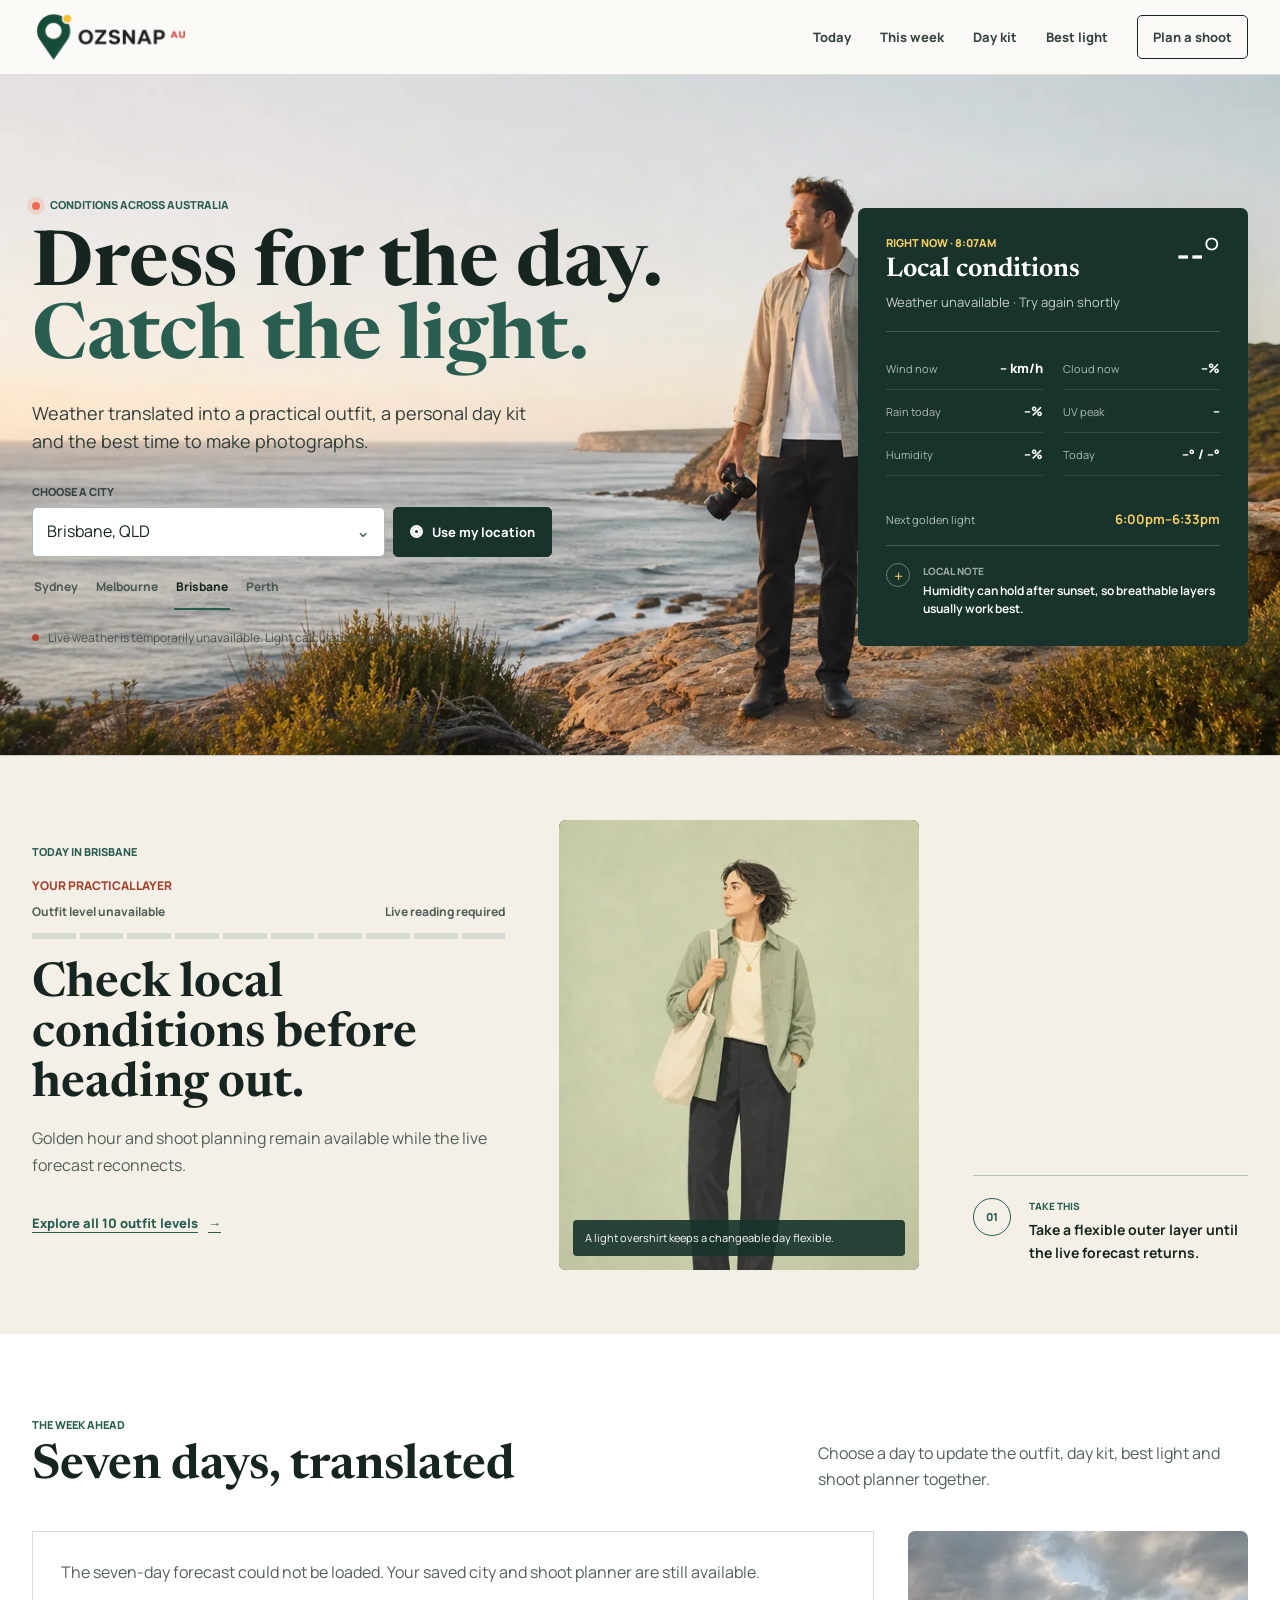
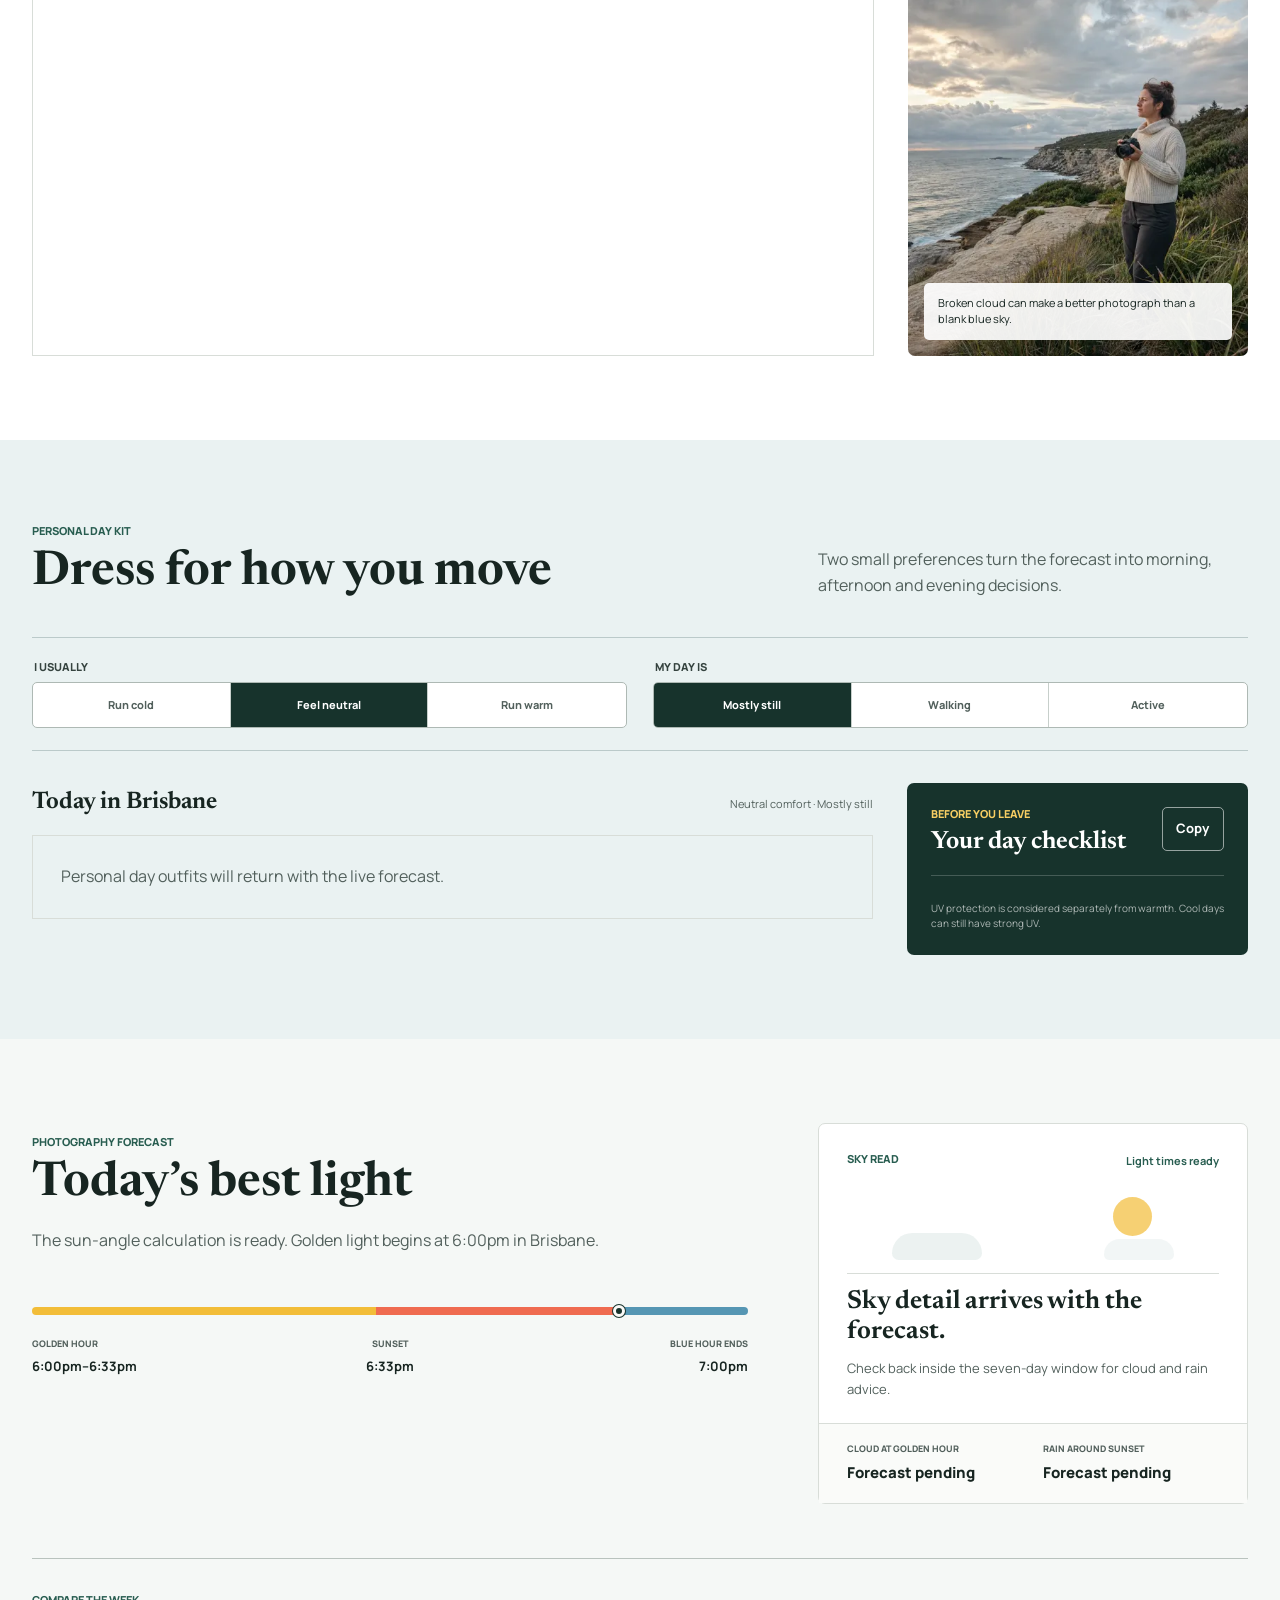
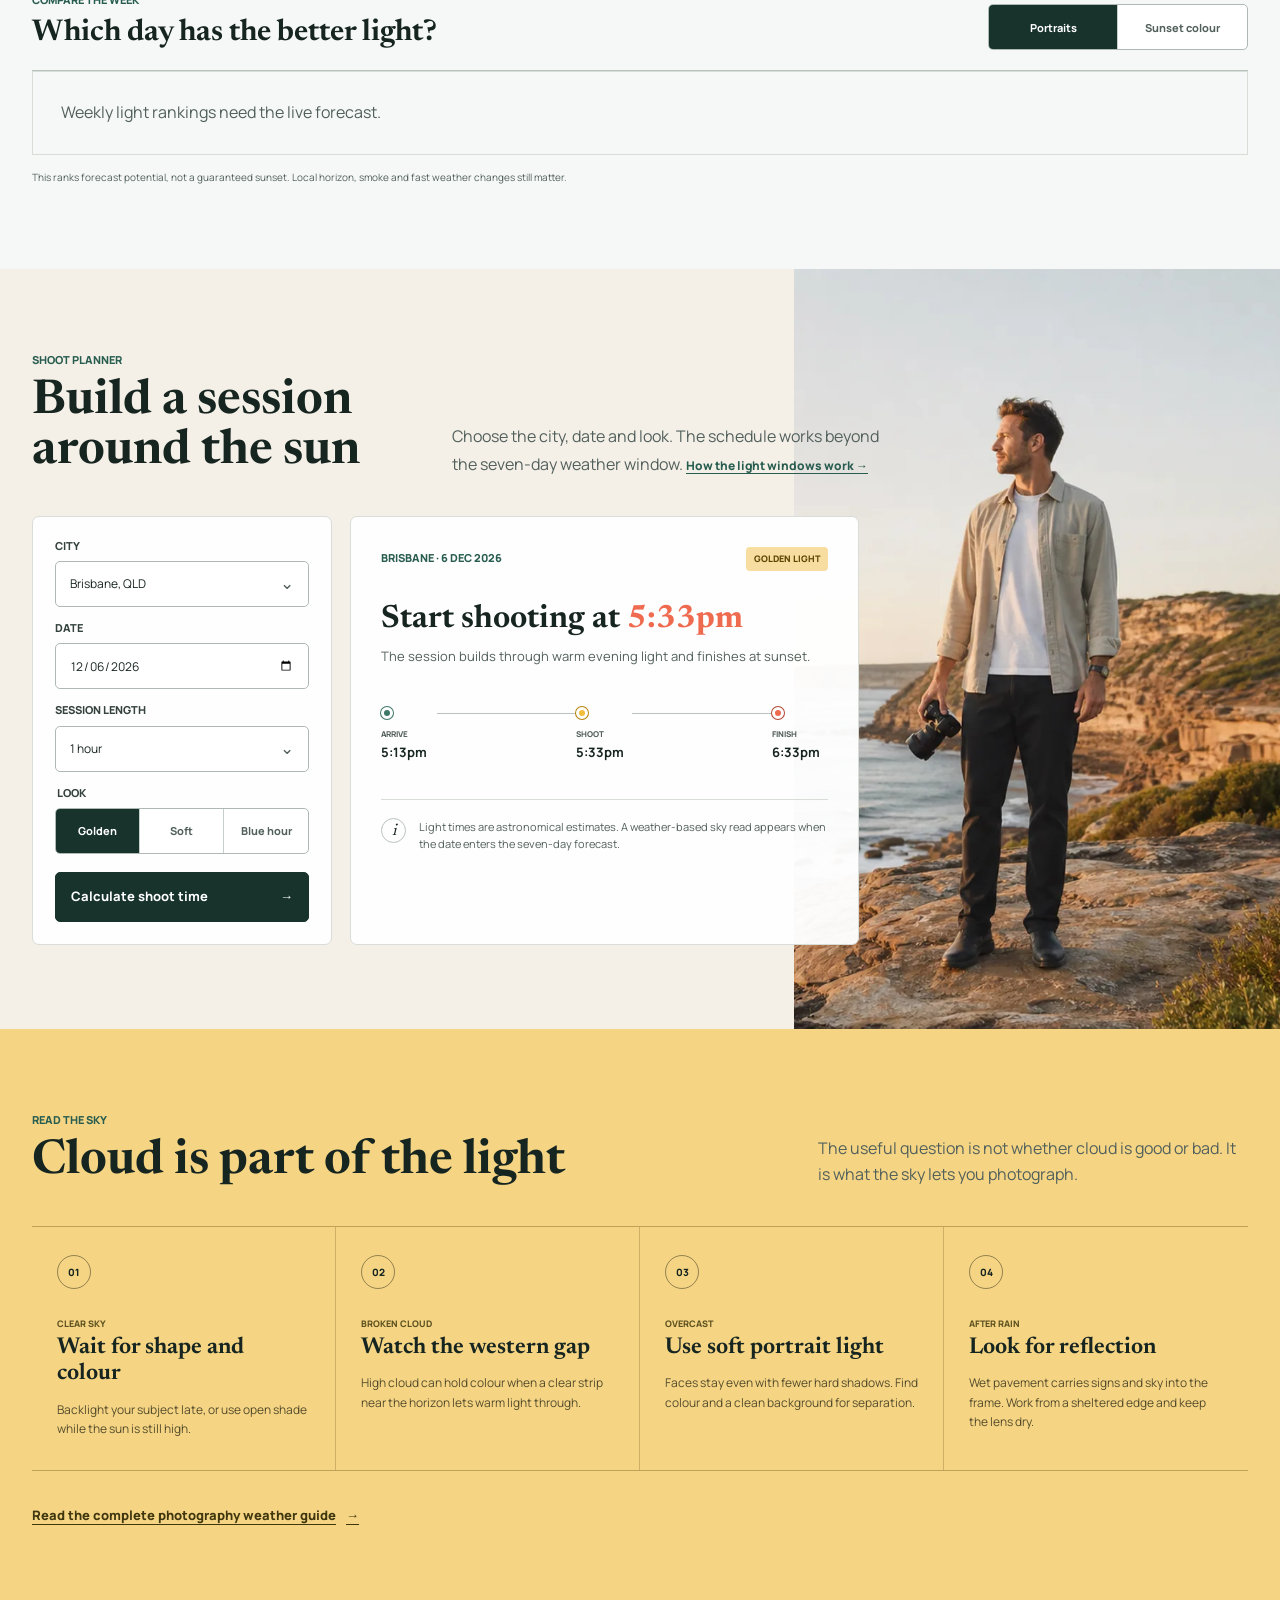
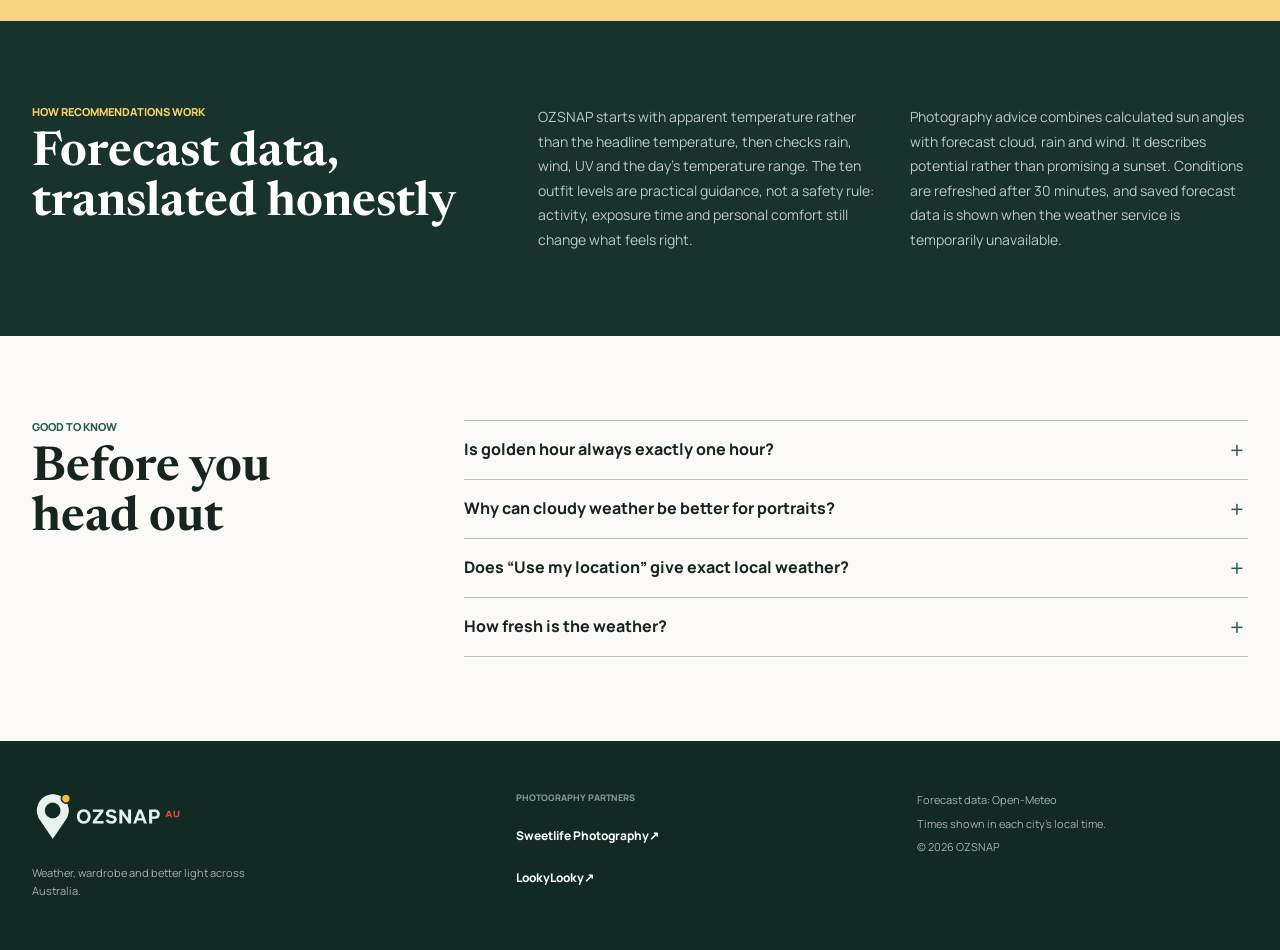
==== index.html @ 20591a7a "Redesign OZSNAP and add planning utilities" ====
<!DOCTYPE html>
<html lang="en-AU">
<head>
    <meta charset="UTF-8">
    <meta name="viewport" content="width=device-width, initial-scale=1.0">
    <meta name="description" content="Plan what to wear and when to shoot across Australia with live city weather, personalised day outfits, seven-day photo forecasts and golden hour times.">
    <meta name="robots" content="index, follow, max-image-preview:large">
    <meta name="theme-color" content="#17332c">
    <link rel="canonical" href="https://ozsnap.com/">
    <meta property="og:title" content="Australian Outfit &amp; Golden Hour Planner | OZSNAP">
    <meta property="og:description" content="Weather translated into practical outfits, day kits and honest photography-light forecasts across Australia.">
    <meta property="og:type" content="website">
    <meta property="og:url" content="https://ozsnap.com/">
    <meta property="og:site_name" content="OZSNAP">
    <meta property="og:locale" content="en_AU">
    <meta property="og:image" content="https://ozsnap.com/assets/brand/ozsnap-social-card.jpg">
    <meta property="og:image:width" content="1200">
    <meta property="og:image:height" content="630">
    <meta property="og:image:alt" content="OZSNAP Australian outfit and golden hour guide">
    <meta name="twitter:card" content="summary_large_image">
    <meta name="twitter:title" content="Australian Outfit &amp; Golden Hour Planner | OZSNAP">
    <meta name="twitter:description" content="Live outfit advice, personal day kits and cloud-aware photo planning across Australia.">
    <meta name="twitter:image" content="https://ozsnap.com/assets/brand/ozsnap-social-card.jpg">
    <meta name="twitter:image:alt" content="OZSNAP Australian outfit and golden hour guide">
    <title>Australian Outfit &amp; Golden Hour Planner | OZSNAP</title>
    <link rel="icon" href="/assets/brand/favicon-48.png" sizes="48x48" type="image/png">
    <link rel="apple-touch-icon" href="/assets/brand/ozsnap-mark-192.png">
    <link rel="preload" href="/assets/fonts/manrope-latin.woff2" as="font" type="font/woff2" crossorigin>
    <link rel="preload" href="/assets/fonts/newsreader-latin.woff2" as="font" type="font/woff2" crossorigin>
    <link rel="preload" href="/assets/photos/coastal-hero.webp" as="image" type="image/webp" imagesrcset="/assets/photos/coastal-hero-960.webp 960w, /assets/photos/coastal-hero.webp 1920w" imagesizes="100vw" fetchpriority="high">
    <link rel="stylesheet" href="/style.min.css?v=20260714-7">
    <script type="application/ld+json">
    {
      "@context": "https://schema.org",
      "@graph": [
        {
          "@type": "Organization",
          "@id": "https://ozsnap.com/#organisation",
          "name": "OZSNAP",
          "url": "https://ozsnap.com/",
          "logo": "https://ozsnap.com/assets/brand/ozsnap-logo.png"
        },
        {
          "@type": "WebSite",
          "@id": "https://ozsnap.com/#website",
          "url": "https://ozsnap.com/",
          "name": "OZSNAP",
          "alternateName": ["OzSnap", "ozsnap.com"],
          "description": "Australian outfit, weather and golden hour planning guide.",
          "publisher": { "@id": "https://ozsnap.com/#organisation" },
          "inLanguage": "en-AU"
        },
        {
          "@type": "WebPage",
          "@id": "https://ozsnap.com/#webpage",
          "url": "https://ozsnap.com/",
          "name": "Australian Outfit & Golden Hour Planner",
          "dateModified": "2026-07-14",
          "isPartOf": { "@id": "https://ozsnap.com/#website" },
          "mainEntity": { "@id": "https://ozsnap.com/#app" },
          "inLanguage": "en-AU"
        },
        {
          "@type": "WebApplication",
          "@id": "https://ozsnap.com/#app",
          "url": "https://ozsnap.com/",
          "name": "OZSNAP",
          "description": "Plan what to wear and when to shoot across Australia with live city weather, personalised day outfits, seven-day photo forecasts and golden hour times.",
          "applicationCategory": "UtilitiesApplication",
          "operatingSystem": "Any",
          "browserRequirements": "Requires JavaScript",
          "featureList": ["10-level outfit guidance", "Personalised day kit", "Seven-day photography forecast", "Golden hour calculator"],
          "provider": { "@id": "https://ozsnap.com/#organisation" },
          "inLanguage": "en-AU",
          "isAccessibleForFree": true,
          "image": "https://ozsnap.com/assets/brand/ozsnap-social-card.jpg",
          "offers": {
            "@type": "Offer",
            "price": "0",
            "priceCurrency": "AUD"
          },
          "isPartOf": { "@id": "https://ozsnap.com/#website" }
        }
      ]
    }
    </script>
</head>
<body>
    <a class="skip-link" href="#main-content">Skip to main content</a>

    <header class="site-header" id="top">
        <div class="header-inner page-shell">
            <a class="brand" href="#today" aria-label="OZSNAP home">
                <img class="brand-logo" src="/assets/brand/ozsnap-logo-320.webp" srcset="/assets/brand/ozsnap-logo-320.webp 320w, /assets/brand/ozsnap-logo.webp 480w" sizes="158px" width="480" height="160" alt="OZSNAP AU">
            </a>

            <button class="menu-toggle" id="menu-toggle" type="button" aria-label="Open navigation" aria-expanded="false" aria-controls="site-nav">
                <span></span><span></span><span></span>
            </button>

            <nav class="site-nav" id="site-nav" aria-label="Primary navigation">
                <a href="#today">Today</a>
                <a href="#forecast">This week</a>
                <a href="#day-kit">Day kit</a>
                <a href="#best-light">Best light</a>
                <a href="#shoot-planner" class="nav-action">Plan a shoot</a>
            </nav>
        </div>
    </header>

    <main id="main-content">
        <section class="weather-app" id="today" aria-labelledby="page-title">
            <div class="hero-stage">
                <picture class="hero-media" aria-hidden="true">
                    <source srcset="/assets/photos/coastal-hero-960.webp 960w, /assets/photos/coastal-hero.webp 1920w" sizes="100vw" type="image/webp">
                    <img src="/assets/photos/coastal-hero.webp" width="1920" height="1024" alt="" fetchpriority="high">
                </picture>

                <div class="hero-layout page-shell">
                    <div class="hero-copy">
                        <p class="eyebrow"><span class="live-dot" aria-hidden="true"></span> Conditions across Australia</p>
                        <h1 id="page-title">Dress for the day.<br><span>Catch the light.</span></h1>
                        <p class="intro-text">Weather translated into a practical outfit, a personal day kit and the best time to make photographs.</p>

                        <div class="city-picker" role="group" aria-labelledby="city-picker-label">
                            <label id="city-picker-label" for="city-select">Choose a city</label>
                            <div class="picker-row">
                                <div class="select-wrap">
                                    <select id="city-select" name="city"></select>
                                </div>
                                <button class="location-button" id="location-button" type="button">
                                    <span class="location-target" aria-hidden="true"></span>
                                    Use my location
                                </button>
                            </div>
                            <div class="city-quick-list" id="city-quick-list" role="group" aria-label="Popular cities"></div>
                        </div>

                        <div class="weather-status" id="weather-status" role="status" aria-live="polite" aria-busy="true">
                            <span class="status-indicator"></span>
                            <span id="status-text">Loading live conditions...</span>
                        </div>
                    </div>

                    <aside class="conditions-panel" data-nosnippet aria-labelledby="conditions-title">
                        <div class="panel-heading">
                            <div>
                                <p class="section-label">Right now · <time id="local-time">--:--</time></p>
                                <h2 id="conditions-title">Local conditions</h2>
                            </div>
                            <strong class="hero-temperature" id="current-temperature">--°</strong>
                        </div>
                        <p class="hero-condition"><span id="condition-name">Loading weather</span> · <span id="feels-like">Feels like --°</span></p>

                        <dl class="condition-grid">
                            <div><dt>Wind now</dt><dd id="wind-speed">-- km/h</dd></div>
                            <div><dt>Cloud now</dt><dd id="cloud-cover">--%</dd></div>
                            <div><dt>Rain today</dt><dd id="rain-chance">--%</dd></div>
                            <div><dt>UV peak</dt><dd id="uv-index">--</dd></div>
                            <div><dt>Humidity</dt><dd id="humidity">--%</dd></div>
                            <div><dt>Today</dt><dd id="day-range">--° / --°</dd></div>
                        </dl>

                        <div class="hero-light-glance">
                            <span>Next golden light</span>
                            <strong id="hero-golden-time">Calculating...</strong>
                        </div>

                        <div class="local-note">
                            <span aria-hidden="true">+</span>
                            <div><p>Local note</p><strong id="local-note">Conditions can shift throughout the day.</strong></div>
                        </div>
                    </aside>
                </div>
            </div>

            <div class="current-band" data-nosnippet>
                <section class="outfit-panel page-shell" aria-labelledby="outfit-title">
                    <div class="outfit-copy">
                        <p class="section-label" id="today-label">Today in Brisbane</p>
                        <div class="outfit-recommendation">
                            <p class="recommendation-label">Your practical layer</p>
                            <div class="outfit-level-row">
                                <span id="outfit-level">Outfit level -- of 10</span>
                                <span id="outfit-range">Feels like --°</span>
                            </div>
                            <div class="outfit-meter" id="outfit-meter" aria-hidden="true">
                                <span></span><span></span><span></span><span></span><span></span>
                                <span></span><span></span><span></span><span></span><span></span>
                            </div>
                            <h2 id="outfit-title">Checking the forecast...</h2>
                            <p id="outfit-detail">Your practical outfit recommendation will appear here.</p>
                        </div>
                        <a class="text-link" href="/what-to-wear-by-temperature/">Explore all 10 outfit levels <span aria-hidden="true">→</span></a>
                    </div>

                    <figure class="outfit-visual" id="outfit-visual" data-outfit="mild">
                        <img id="outfit-image" src="/assets/outfits/mild-day.webp" srcset="/assets/outfits/mild-day-400.webp 400w, /assets/outfits/mild-day.webp 800w" sizes="(max-width: 700px) 78vw, 340px" width="800" height="1200" alt="Illustrated mild-weather outfit with a light overshirt and trousers" decoding="async">
                        <figcaption id="outfit-caption">A light layer keeps the day flexible.</figcaption>
                    </figure>

                    <div class="essential-tip">
                        <span class="tip-number" aria-hidden="true">01</span>
                        <div><p>Take this</p><strong id="essential-tip">Checking today's most useful detail...</strong></div>
                    </div>
                </section>
            </div>
        </section>

        <section class="forecast-section" id="forecast" aria-labelledby="forecast-title">
            <div class="page-shell">
                <div class="section-heading-row">
                    <div>
                        <p class="section-label">The week ahead</p>
                        <h2 id="forecast-title">Seven days, translated</h2>
                    </div>
                    <p>Choose a day to update the outfit, day kit, best light and shoot planner together.</p>
                </div>

                <div class="forecast-editorial">
                    <div class="forecast-grid" id="forecast-grid" data-nosnippet aria-live="polite"></div>
                    <figure class="forecast-photo">
                        <img src="/assets/photos/cloud-photographer.webp" srcset="/assets/photos/cloud-photographer-480.webp 480w, /assets/photos/cloud-photographer-600.webp 600w, /assets/photos/cloud-photographer.webp 960w" sizes="(max-width: 700px) calc(100vw - 32px), (max-width: 900px) calc(100vw - 48px), 340px" width="960" height="1200" alt="Photographer reading broken cloud above an Australian coastline" loading="lazy" decoding="async">
                        <figcaption>Broken cloud can make a better photograph than a blank blue sky.</figcaption>
                    </figure>
                </div>
            </div>
        </section>

        <section class="day-kit-section" id="day-kit" aria-labelledby="day-kit-title">
            <div class="page-shell">
                <div class="section-heading-row">
                    <div>
                        <p class="section-label">Personal day kit</p>
                        <h2 id="day-kit-title">Dress for how you move</h2>
                    </div>
                    <p>Two small preferences turn the forecast into morning, afternoon and evening decisions.</p>
                </div>

                <div class="preference-bar" data-nosnippet>
                    <fieldset>
                        <legend>I usually</legend>
                        <div class="segmented-control comfort-control">
                            <input type="radio" name="comfort" id="comfort-cold" value="cold">
                            <label for="comfort-cold">Run cold</label>
                            <input type="radio" name="comfort" id="comfort-neutral" value="neutral" checked>
                            <label for="comfort-neutral">Feel neutral</label>
                            <input type="radio" name="comfort" id="comfort-warm" value="warm">
                            <label for="comfort-warm">Run warm</label>
                        </div>
                    </fieldset>
                    <fieldset>
                        <legend>My day is</legend>
                        <div class="segmented-control activity-control">
                            <input type="radio" name="activity" id="activity-still" value="still" checked>
                            <label for="activity-still">Mostly still</label>
                            <input type="radio" name="activity" id="activity-walking" value="walking">
                            <label for="activity-walking">Walking</label>
                            <input type="radio" name="activity" id="activity-active" value="active">
                            <label for="activity-active">Active</label>
                        </div>
                    </fieldset>
                </div>

                <div class="day-kit-layout" data-nosnippet>
                    <div class="daypart-wrap">
                        <div class="daypart-heading">
                            <p id="day-kit-date">Today in Brisbane</p>
                            <span id="day-kit-context">Neutral comfort · Mostly still</span>
                        </div>
                        <div class="daypart-grid" id="daypart-grid" aria-live="polite"></div>
                    </div>

                    <aside class="packing-list" aria-labelledby="packing-title">
                        <div class="packing-heading">
                            <div>
                                <p class="section-label">Before you leave</p>
                                <h3 id="packing-title">Your day checklist</h3>
                            </div>
                            <button class="copy-kit-button" id="copy-kit-button" type="button" aria-label="Copy day checklist">Copy</button>
                        </div>
                        <ul id="packing-items"></ul>
                        <p class="packing-note">UV protection is considered separately from warmth. Cool days can still have strong UV.</p>
                    </aside>
                </div>
            </div>
        </section>

        <section class="light-section" id="best-light" aria-labelledby="light-title">
            <div class="page-shell">
                <div class="light-layout" data-nosnippet>
                    <div class="light-overview">
                        <p class="section-label">Photography forecast</p>
                        <h2 id="light-title">Today’s best light</h2>
                        <p class="light-intro" id="light-intro">We are reading the sky for your selected city.</p>

                        <div class="light-timeline" role="img" aria-label="Evening photography light timeline">
                            <div class="timeline-track" aria-hidden="true">
                                <span class="timeline-daylight"></span>
                                <span class="timeline-golden"></span>
                                <span class="timeline-blue"></span>
                                <span class="timeline-sunset"></span>
                            </div>
                            <div class="timeline-labels">
                                <div><span>Golden hour</span><strong id="golden-hour-time">--</strong></div>
                                <div><span>Sunset</span><strong id="sunset-time">--</strong></div>
                                <div><span>Blue hour ends</span><strong id="blue-hour-time">--</strong></div>
                            </div>
                        </div>
                    </div>

                    <aside class="photo-condition" id="photo-condition" aria-labelledby="photo-advice-title">
                        <div class="photo-condition-topline">
                            <p class="section-label">Sky read</p>
                            <strong id="photo-score-label">Loading</strong>
                        </div>
                        <div class="sky-diagram" aria-hidden="true"><span></span><i></i><b></b></div>
                        <h3 id="photo-advice-title">Reading the cloud cover...</h3>
                        <p id="photo-advice-copy">Your city-specific photography advice will appear here.</p>
                        <dl class="photo-facts">
                            <div><dt>Cloud at golden hour</dt><dd id="golden-cloud">--%</dd></div>
                            <div><dt>Rain around sunset</dt><dd id="sunset-rain">--%</dd></div>
                        </dl>
                    </aside>
                </div>

                <div class="best-days-tool" data-nosnippet>
                    <div class="best-days-heading">
                        <div>
                            <p class="section-label">Compare the week</p>
                            <h3>Which day has the better light?</h3>
                        </div>
                        <fieldset>
                            <legend class="visually-hidden">Photography goal</legend>
                            <div class="segmented-control goal-control">
                                <input type="radio" name="photo-goal" id="goal-portraits" value="portraits" checked>
                                <label for="goal-portraits">Portraits</label>
                                <input type="radio" name="photo-goal" id="goal-sunset" value="sunset">
                                <label for="goal-sunset">Sunset colour</label>
                            </div>
                        </fieldset>
                    </div>
                    <div class="best-days-list" id="best-days-list" aria-live="polite"></div>
                    <p class="forecast-caveat">This ranks forecast potential, not a guaranteed sunset. Local horizon, smoke and fast weather changes still matter.</p>
                </div>
            </div>
        </section>

        <section class="planner-section" id="shoot-planner" aria-labelledby="planner-title">
            <div class="planner-photo" aria-hidden="true"></div>
            <div class="page-shell planner-shell">
                <div class="section-heading-row planner-heading">
                    <div>
                        <p class="section-label">Shoot planner</p>
                        <h2 id="planner-title">Build a session around the sun</h2>
                    </div>
                    <p>Choose the city, date and look. The schedule works beyond the seven-day weather window. <a href="/golden-hour-calculator/">How the light windows work →</a></p>
                </div>

                <div class="planner-layout" data-nosnippet>
                    <form class="planner-form" id="planner-form">
                        <div class="form-row">
                            <label for="planner-city">City</label>
                            <div class="select-wrap"><select id="planner-city" name="planner-city"></select></div>
                        </div>
                        <div class="form-row">
                            <label for="planner-date">Date</label>
                            <input id="planner-date" name="planner-date" type="date" required>
                        </div>
                        <div class="form-row">
                            <label for="planner-duration">Session length</label>
                            <div class="select-wrap">
                                <select id="planner-duration" name="planner-duration">
                                    <option value="30">30 minutes</option>
                                    <option value="60" selected>1 hour</option>
                                    <option value="90">1.5 hours</option>
                                    <option value="120">2 hours</option>
                                </select>
                            </div>
                        </div>
                        <fieldset class="form-row light-preference">
                            <legend>Look</legend>
                            <div class="segmented-control">
                                <input type="radio" name="light-look" id="look-golden" value="golden" checked>
                                <label for="look-golden">Golden</label>
                                <input type="radio" name="light-look" id="look-soft" value="soft">
                                <label for="look-soft">Soft</label>
                                <input type="radio" name="light-look" id="look-blue" value="blue">
                                <label for="look-blue">Blue hour</label>
                            </div>
                        </fieldset>
                        <button class="calculate-button" type="submit">Calculate shoot time <span aria-hidden="true">→</span></button>
                    </form>

                    <section class="planner-result" id="planner-result" aria-live="polite" aria-labelledby="result-title">
                        <div class="result-topline">
                            <p class="section-label" id="result-location">Brisbane · Today</p>
                            <span id="result-light-type">Golden light</span>
                        </div>
                        <h3 id="result-title">Start shooting at <strong id="recommended-start">--:--</strong></h3>
                        <p id="result-summary">Your recommended schedule will appear here.</p>
                        <div class="schedule-line" role="group" aria-label="Recommended shoot schedule">
                            <div><span class="schedule-dot arrive"></span><small>Arrive</small><strong id="arrival-time">--:--</strong></div>
                            <span class="schedule-connector"></span>
                            <div><span class="schedule-dot shoot"></span><small>Shoot</small><strong id="shoot-time">--:--</strong></div>
                            <span class="schedule-connector"></span>
                            <div><span class="schedule-dot finish"></span><small>Finish</small><strong id="finish-time">--:--</strong></div>
                        </div>
                        <div class="result-note" id="result-note"><span aria-hidden="true">i</span><p>Light times are astronomical estimates. Hills, buildings and weather can shorten the visible light.</p></div>
                    </section>
                </div>
            </div>
        </section>

        <section class="field-guide-section" aria-labelledby="field-guide-title">
            <div class="page-shell">
                <div class="section-heading-row">
                    <div><p class="section-label">Read the sky</p><h2 id="field-guide-title">Cloud is part of the light</h2></div>
                    <p>The useful question is not whether cloud is good or bad. It is what the sky lets you photograph.</p>
                </div>
                <div class="field-guide-grid">
                    <article class="field-card clear-card"><span class="field-icon" aria-hidden="true">01</span><p>Clear sky</p><h3>Wait for shape and colour</h3><p>Backlight your subject late, or use open shade while the sun is still high.</p></article>
                    <article class="field-card broken-card"><span class="field-icon" aria-hidden="true">02</span><p>Broken cloud</p><h3>Watch the western gap</h3><p>High cloud can hold colour when a clear strip near the horizon lets warm light through.</p></article>
                    <article class="field-card overcast-card"><span class="field-icon" aria-hidden="true">03</span><p>Overcast</p><h3>Use soft portrait light</h3><p>Faces stay even with fewer hard shadows. Find colour and a clean background for separation.</p></article>
                    <article class="field-card rain-card"><span class="field-icon" aria-hidden="true">04</span><p>After rain</p><h3>Look for reflection</h3><p>Wet pavement carries signs and sky into the frame. Work from a sheltered edge and keep the lens dry.</p></article>
                </div>
                <a class="text-link field-guide-link" href="/photography-weather-guide/">Read the complete photography weather guide <span aria-hidden="true">→</span></a>
            </div>
        </section>

        <section class="method-section" aria-labelledby="method-title">
            <div class="page-shell method-layout">
                <div>
                    <p class="section-label">How recommendations work</p>
                    <h2 id="method-title">Forecast data, translated honestly</h2>
                </div>
                <div class="method-copy">
                    <p>OZSNAP starts with apparent temperature rather than the headline temperature, then checks rain, wind, UV and the day’s temperature range. The ten outfit levels are practical guidance, not a safety rule: activity, exposure time and personal comfort still change what feels right.</p>
                    <p>Photography advice combines calculated sun angles with forecast cloud, rain and wind. It describes potential rather than promising a sunset. Conditions are refreshed after 30 minutes, and saved forecast data is shown when the weather service is temporarily unavailable.</p>
                </div>
            </div>
        </section>

        <section class="questions-section page-shell" aria-labelledby="questions-title">
            <div class="questions-intro"><p class="section-label">Good to know</p><h2 id="questions-title">Before you head out</h2></div>
            <div class="question-list">
                <details><summary>Is golden hour always exactly one hour?</summary><p>No. Its length changes with latitude and season. OZSNAP calculates the evening window from the sun’s angle for the selected city and date.</p></details>
                <details><summary>Why can cloudy weather be better for portraits?</summary><p>Cloud scatters direct sunlight, reducing hard shadows under the eyes and nose. Heavy cloud can soften colour, so stronger clothing or background colour often helps.</p></details>
                <details><summary>Does “Use my location” give exact local weather?</summary><p>It selects the nearest OZSNAP city forecast. It does not replace official local observations, warnings or emergency advice.</p></details>
                <details><summary>How fresh is the weather?</summary><p>Forecast conditions are checked when the page opens and refreshed after 30 minutes. A recent saved forecast is used if the weather service is temporarily unavailable.</p></details>
            </div>
        </section>
    </main>

    <footer class="site-footer">
        <div class="footer-inner page-shell">
            <div class="footer-brand">
                <a class="brand footer-logo" href="#top" aria-label="Back to top"><img class="brand-logo" src="/assets/brand/ozsnap-logo-light.webp" width="480" height="160" alt="OZSNAP AU"></a>
                <p>Weather, wardrobe and better light across Australia.</p>
            </div>
            <div class="footer-links">
                <p>Photography partners</p>
                <a href="https://sweetlifephotography.com.au/" target="_blank" rel="noopener noreferrer">Sweetlife Photography <span aria-hidden="true">↗</span></a>
                <a href="https://www.lookylooky.com.au/" target="_blank" rel="noopener noreferrer">LookyLooky <span aria-hidden="true">↗</span></a>
            </div>
            <div class="footer-meta">
                <p>Forecast data: Open-Meteo</p>
                <p>Times shown in each city’s local time.</p>
                <p>&copy; <span id="copyright-year"></span> OZSNAP</p>
            </div>
        </div>
    </footer>

    <div class="toast" id="toast" role="status" aria-live="polite"></div>
    <script src="/script.min.js?v=20260714-7" defer></script>
</body>
</html>
---- style.min.css ----
@font-face{font-family:Manrope;src:url(/assets/fonts/manrope-latin.woff2) format("woff2");font-display:swap;font-style:normal;font-weight:400 800}@font-face{font-family:Newsreader;src:url(/assets/fonts/newsreader-latin.woff2) format("woff2");font-display:swap;font-style:normal;font-weight:400 700}:root{--ink: #172521;--ink-soft: #52605c;--forest: #17332c;--forest-2: #285d50;--forest-3: #3e7868;--sun: #f2bd38;--coral: #ef6b50;--coral-text: #a6422e;--sky: #eaf2f2;--paper: #fbfaf7;--warm: #f4f0e8;--line: #d8ddd8;--line-dark: #b9c3be;--white: #ffffff;--shadow: 0 20px 54px rgba(29, 45, 39, .12);--page: 1380px;--ease: cubic-bezier(.22, 1, .36, 1)}*,*:before,*:after{box-sizing:border-box}html{scroll-behavior:smooth;scroll-padding-top:86px;overflow-x:hidden}body{margin:0;color:var(--ink);background:var(--paper);font-family:Manrope,sans-serif;font-size:16px;line-height:1.6;letter-spacing:0;-webkit-font-smoothing:antialiased;overflow-x:hidden}body.nav-open{overflow:hidden}button,select,input{font:inherit;letter-spacing:0}button,select,input[type=date],summary,a{-webkit-tap-highlight-color:transparent}button,summary,select,input[type=date]{cursor:pointer}img{display:block;max-width:100%}h1,h2,h3,p,figure,dl,dd,fieldset{margin:0}h1,h2,h3{font-family:Newsreader,serif;font-weight:650;letter-spacing:0}h2{font-size:48px;line-height:1.04}h3{font-size:28px;line-height:1.15}a{color:inherit}:focus-visible{outline:3px solid var(--coral);outline-offset:3px}.page-shell{width:min(calc(100% - 64px),var(--page));margin-inline:auto}.visually-hidden{position:absolute!important;width:1px!important;height:1px!important;padding:0!important;margin:-1px!important;overflow:hidden!important;clip:rect(0,0,0,0)!important;white-space:nowrap!important;border:0!important}.skip-link{position:fixed;top:12px;left:12px;z-index:1000;padding:10px 14px;color:var(--white);background:var(--forest);transform:translateY(-150%)}.skip-link:focus{transform:translateY(0)}.site-header{position:sticky;top:0;z-index:100;min-height:74px;border-bottom:1px solid rgba(23,37,33,.12);background:#fbfaf7f5;backdrop-filter:blur(10px)}.header-inner{min-height:74px;display:flex;align-items:center;justify-content:space-between;gap:32px}.brand{display:inline-flex;align-items:center;min-height:44px;text-decoration:none}.brand-logo{width:158px;height:auto}.site-nav{display:flex;align-items:center;gap:29px}.site-nav a{position:relative;min-height:44px;display:inline-flex;align-items:center;color:#35433f;font-size:13px;font-weight:750;text-decoration:none}.site-nav a:not(.nav-action):after{content:"";position:absolute;right:0;bottom:7px;left:0;height:2px;background:var(--coral);transform:scaleX(0);transform-origin:left;transition:transform .18s var(--ease)}.site-nav a:hover:after,.site-nav a:focus-visible:after{transform:scaleX(1)}.site-nav .nav-action{padding:0 15px;border:1px solid var(--ink);border-radius:5px;transition:color .18s ease,background-color .18s ease}.site-nav .nav-action:hover{color:var(--white);background:var(--forest)}.menu-toggle{display:none;width:44px;height:44px;padding:0;border:0;background:transparent}.menu-toggle span{display:block;width:21px;height:2px;margin:5px auto;background:var(--ink);transition:transform .18s ease,opacity .18s ease}.hero-stage{position:relative;min-height:680px;overflow:hidden;border-bottom:1px solid rgba(23,37,33,.14);background:#e8e7e1}.hero-media{position:absolute;inset:0}.hero-media img{width:100%;height:100%;object-fit:cover;object-position:center 49%}.hero-layout{position:relative;z-index:1;min-height:680px;display:grid;grid-template-columns:minmax(0,1fr) 390px;align-items:center;gap:48px;padding-block:66px 42px}.hero-copy{align-self:center;max-width:700px}.eyebrow,.section-label{color:var(--forest-2);font-size:11px;font-weight:800;line-height:1.35;text-transform:uppercase}.eyebrow{display:flex;align-items:center;gap:10px;margin-bottom:18px}.live-dot{width:8px;height:8px;border-radius:50%;background:var(--coral);box-shadow:0 0 0 5px #ef6b5026}.hero-copy h1{max-width:660px;margin-bottom:23px;font-size:76px;line-height:.96;text-wrap:balance}.hero-copy h1 span{color:var(--forest-2)}.intro-text{max-width:520px;color:#2f3d39;font-size:18px;line-height:1.55}.city-picker{max-width:520px;margin-top:29px}.city-picker>label,.form-row>label,.light-preference legend,.preference-bar legend{display:block;margin-bottom:8px;color:#35433f;font-size:11px;font-weight:800;line-height:1.3;text-transform:uppercase}.picker-row{display:grid;grid-template-columns:minmax(0,1fr) auto;gap:8px}.select-wrap{position:relative}.select-wrap:after{content:"\2304";position:absolute;right:15px;top:50%;color:var(--ink-soft);font-size:17px;line-height:1;pointer-events:none;transform:translateY(-58%)}select,input[type=date]{width:100%;min-height:50px;padding:0 44px 0 14px;border:1px solid #aeb9b4;border-radius:5px;color:var(--ink);background:var(--white);appearance:none}input[type=date]{padding-right:14px;appearance:auto}.location-button,.calculate-button,.copy-kit-button{min-height:50px;border:1px solid var(--forest);border-radius:5px;font-size:13px;font-weight:750;transition:color .18s ease,background-color .18s ease,transform .18s var(--ease)}.location-button{display:inline-flex;align-items:center;gap:9px;padding:0 16px;color:var(--white);background:var(--forest)}.location-button:hover,.calculate-button:hover,.copy-kit-button:hover{color:var(--white);background:var(--forest-2)}.location-button:active,.calculate-button:active,.copy-kit-button:active{transform:translateY(1px)}.location-button:disabled{cursor:wait;opacity:.65}.location-target{width:13px;height:13px;border:2px solid currentColor;border-radius:50%;box-shadow:inset 0 0 0 3px currentColor}.city-quick-list{display:flex;gap:14px;margin-top:9px;overflow-x:auto;scrollbar-width:none}.city-quick-list::-webkit-scrollbar{display:none}.city-chip{flex:0 0 auto;min-height:44px;padding:0 2px;border:0;border-bottom:2px solid transparent;color:#4a5854;background:transparent;font-size:12px;font-weight:750}.city-chip:hover,.city-chip.active{border-color:var(--forest-2);color:var(--ink)}.weather-status{min-height:36px;display:flex;align-items:center;gap:9px;margin-top:10px;color:#46534f;font-size:12px}.status-indicator{width:7px;height:7px;flex:0 0 auto;border-radius:50%;background:#7e8c88}.weather-status.live .status-indicator{background:#187b54}.weather-status.saved .status-indicator{background:#a87500}.weather-status.error .status-indicator{background:#b5412e}.conditions-panel{align-self:center;padding:28px;border-radius:7px;color:var(--white);background:var(--forest);box-shadow:var(--shadow)}.conditions-panel .section-label{color:#f7ce63}.panel-heading{display:flex;align-items:flex-start;justify-content:space-between;gap:20px}.panel-heading h2{margin-top:5px;font-size:27px}.hero-temperature{font-family:Newsreader,serif;font-size:42px;font-weight:650;line-height:1}.hero-condition{margin-top:8px;padding-bottom:19px;border-bottom:1px solid rgba(255,255,255,.2);color:#ffffffc2;font-size:13px}.condition-grid{display:grid;grid-template-columns:1fr 1fr;gap:0 20px;padding-block:15px}.condition-grid>div{min-height:43px;display:flex;align-items:center;justify-content:space-between;gap:8px;border-bottom:1px solid rgba(255,255,255,.12)}.condition-grid dt{color:#ffffffa8;font-size:11px}.condition-grid dd{font-size:13px;font-weight:800}.hero-light-glance{display:flex;align-items:baseline;justify-content:space-between;gap:20px;margin-top:3px;padding:15px 0;border-bottom:1px solid rgba(255,255,255,.2)}.hero-light-glance span{color:#ffffffb3;font-size:11px}.hero-light-glance strong{color:#f7ce63;font-size:13px}.local-note{display:grid;grid-template-columns:26px 1fr;gap:11px;padding-top:17px}.local-note>span{width:24px;height:24px;display:grid;place-items:center;border:1px solid rgba(255,255,255,.35);border-radius:50%;color:#f7ce63}.local-note p{margin-bottom:3px;color:#ffffff94;font-size:10px;font-weight:800;text-transform:uppercase}.local-note strong{display:block;font-size:12px;font-weight:650;line-height:1.5}.current-band{background:var(--warm)}.outfit-panel{min-height:560px;display:grid;grid-template-columns:minmax(0,1fr) 360px minmax(240px,.58fr);align-items:center;gap:54px;padding-block:64px}.outfit-copy{max-width:560px}.outfit-copy>.section-label{margin-bottom:16px}.recommendation-label{margin-bottom:7px;color:var(--coral-text);font-size:12px;font-weight:800;text-transform:uppercase}.outfit-level-row{display:flex;justify-content:space-between;gap:20px;color:var(--ink-soft);font-size:12px;font-weight:750}.outfit-meter{display:grid;grid-template-columns:repeat(10,1fr);gap:4px;margin-block:12px 22px}.outfit-meter span{height:6px;background:#d5dad5}.outfit-meter span.active:nth-child(-n+3){background:var(--forest-3)}.outfit-meter span.active:nth-child(n+4):nth-child(-n+7){background:var(--sun)}.outfit-meter span.active:nth-child(n+8){background:var(--coral)}.outfit-copy h2{max-width:570px;font-size:48px}.outfit-copy #outfit-detail{max-width:550px;margin-top:14px;color:var(--ink-soft);line-height:1.7}.text-link{min-height:44px;display:inline-flex;align-items:center;gap:10px;margin-top:22px;color:var(--forest-2);font-size:13px;font-weight:800;text-decoration-thickness:1px;text-underline-offset:4px}.text-link span{transition:transform .18s var(--ease)}.text-link:hover span{transform:translate(4px)}.outfit-visual{position:relative;height:450px;overflow:hidden;border-radius:7px;background:var(--forest)}.outfit-visual img{width:100%;height:100%;object-fit:cover;object-position:center top;transition:opacity .18s ease,transform .4s var(--ease)}.outfit-visual.loading img{opacity:.58}.outfit-visual:hover img{transform:scale(1.015)}.outfit-visual figcaption{position:absolute;right:14px;bottom:14px;left:14px;padding:10px 12px;border-radius:4px;color:var(--white);background:#17332ce6;font-size:11px;line-height:1.45}.essential-tip{align-self:end;display:grid;grid-template-columns:42px 1fr;gap:14px;padding:22px 0 6px;border-top:1px solid var(--line-dark)}.tip-number{width:38px;height:38px;display:grid;place-items:center;border:1px solid var(--forest-2);border-radius:50%;color:var(--forest-2);font-size:11px;font-weight:800}.essential-tip p{margin-bottom:5px;color:var(--forest-2);font-size:10px;font-weight:800;text-transform:uppercase}.essential-tip strong{display:block;font-size:14px;line-height:1.6}.forecast-section,.day-kit-section,.light-section,.planner-section,.field-guide-section,.method-section,.questions-section{padding-block:84px}.forecast-section{background:var(--white)}.section-heading-row{display:flex;align-items:end;justify-content:space-between;gap:56px;margin-bottom:38px}.section-heading-row .section-label{margin-bottom:10px}.section-heading-row>p{max-width:430px;color:var(--ink-soft);line-height:1.65}.forecast-editorial{display:grid;grid-template-columns:minmax(0,1fr) 340px;gap:34px}.forecast-grid{min-width:0;display:grid;grid-template-columns:repeat(7,minmax(102px,1fr));gap:8px}.forecast-card{min-width:0;min-height:304px;display:flex;flex-direction:column;align-items:flex-start;padding:18px 14px;border:1px solid var(--line);border-radius:6px;color:var(--ink);background:var(--white);text-align:left;transition:border-color .18s ease,background-color .18s ease,transform .18s var(--ease)}.forecast-card:hover{border-color:var(--forest-3);transform:translateY(-2px)}.forecast-card.selected{border-color:var(--forest-2);background:#f2f6f3;box-shadow:inset 0 3px 0 var(--forest-2)}.forecast-day{color:var(--forest-2);font-size:10px;font-weight:850;text-transform:uppercase}.forecast-icon{min-height:54px;display:flex;align-items:center;color:var(--forest-2);font-family:Newsreader,serif;font-size:32px}.forecast-temp{display:block;font-family:Newsreader,serif;font-size:25px;line-height:1}.forecast-temp small{color:var(--ink-soft);font-size:15px;font-weight:500}.forecast-outfit{min-height:58px;display:flex;flex-direction:column;align-items:flex-start;margin-top:19px;color:var(--ink);font-size:11px;font-weight:750;line-height:1.45}.forecast-rain{margin-top:auto;color:var(--ink-soft);font-size:10px}.forecast-skeleton{min-height:304px;border:1px solid var(--line);border-radius:6px;background:#f1f3f0;animation:pulse 1.2s ease-in-out infinite alternate}.forecast-error{grid-column:1 / -1;padding:28px;border:1px solid var(--line);color:var(--ink-soft)}.forecast-photo{position:relative;min-height:304px;overflow:hidden;border-radius:7px}.forecast-photo img{width:100%;height:100%;object-fit:cover}.forecast-photo figcaption{position:absolute;right:16px;bottom:16px;left:16px;padding:12px 14px;border-radius:5px;color:var(--ink);background:#ffffffeb;font-size:11px;line-height:1.5}.day-kit-section{background:var(--sky)}.preference-bar{display:grid;grid-template-columns:1fr 1fr;gap:26px;margin-bottom:32px;padding-block:22px;border-top:1px solid #bbcaca;border-bottom:1px solid #bbcaca}.preference-bar fieldset,.best-days-heading fieldset,.light-preference{min-width:0;padding:0;border:0}.segmented-control{display:grid;grid-auto-flow:column;grid-auto-columns:1fr;border:1px solid #aeb9b4;border-radius:5px;overflow:hidden;background:var(--white)}.segmented-control input{position:absolute;opacity:0;pointer-events:none}.segmented-control label{min-height:44px;display:grid;place-items:center;padding:0 12px;border-right:1px solid #c7cfcb;color:var(--ink-soft);font-size:11px;font-weight:750;text-align:center;cursor:pointer;transition:color .16s ease,background-color .16s ease}.segmented-control label:last-child{border-right:0}.segmented-control input:checked+label{color:var(--white);background:var(--forest)}.segmented-control input:focus-visible+label{box-shadow:inset 0 0 0 3px var(--coral)}.day-kit-layout{display:grid;grid-template-columns:minmax(0,1.6fr) minmax(280px,.65fr);gap:34px}.daypart-wrap{min-width:0}.daypart-heading{display:flex;align-items:baseline;justify-content:space-between;gap:20px;margin-bottom:14px}.daypart-heading p{font-family:Newsreader,serif;font-size:24px;font-weight:650}.daypart-heading span{color:var(--ink-soft);font-size:11px}.daypart-grid{display:grid;grid-template-columns:repeat(3,1fr);gap:10px}.daypart-card{min-width:0;min-height:260px;display:flex;flex-direction:column;padding:20px;border:1px solid #bdcccc;border-radius:6px;background:#ffffffb8}.daypart-topline{display:flex;align-items:center;justify-content:space-between;gap:12px}.daypart-topline span{color:var(--forest-2);font-size:10px;font-weight:850;text-transform:uppercase}.daypart-topline strong{font-family:Newsreader,serif;font-size:24px}.daypart-level{margin-top:24px;color:var(--coral-text);font-size:10px;font-weight:850;text-transform:uppercase}.daypart-card h3{margin-top:5px;font-size:23px}.daypart-card p:last-child{margin-top:auto;padding-top:18px;color:var(--ink-soft);font-size:11px;line-height:1.55}.packing-list{padding:24px;border-radius:7px;color:var(--white);background:var(--forest)}.packing-list .section-label{margin-bottom:7px;color:#f7ce63}.packing-heading{display:flex;align-items:flex-start;justify-content:space-between;gap:18px;padding-bottom:18px;border-bottom:1px solid rgba(255,255,255,.2)}.packing-heading h3{font-size:25px}.copy-kit-button{min-width:62px;min-height:44px;color:var(--white);border-color:#ffffff8c;background:transparent}.packing-list ul{display:grid;gap:0;margin:8px 0 0;padding:0;list-style:none}.packing-list li{position:relative;min-height:44px;display:flex;align-items:center;padding:8px 0 8px 28px;border-bottom:1px solid rgba(255,255,255,.12);font-size:12px;line-height:1.4}.packing-list li:before{content:"";position:absolute;left:0;width:16px;height:16px;border:1px solid rgba(255,255,255,.6);border-radius:3px}.packing-note{margin-top:17px;color:#ffffffa6;font-size:10px;line-height:1.5}.light-section{background:#f5f8f6}.light-layout{display:grid;grid-template-columns:minmax(0,1fr) 430px;gap:70px;align-items:stretch}.light-overview{padding-block:12px 26px}.light-overview .section-label{margin-bottom:10px}.light-intro{max-width:620px;margin-top:17px;color:var(--ink-soft);line-height:1.7}.light-timeline{margin-top:53px}.timeline-track{position:relative;height:8px;display:grid;grid-template-columns:48% 34% 18%;overflow:visible;border-radius:8px}.timeline-daylight{background:var(--sun);border-radius:8px 0 0 8px}.timeline-golden{background:var(--coral)}.timeline-blue{background:#5596b3;border-radius:0 8px 8px 0}.timeline-sunset{position:absolute;left:82%;top:50%;width:12px;height:12px;border:3px solid var(--paper);border-radius:50%;background:var(--forest);box-shadow:0 0 0 1px var(--forest);transform:translate(-50%,-50%)}.timeline-labels{display:grid;grid-template-columns:1fr 1fr 1fr;gap:20px;margin-top:22px}.timeline-labels div:nth-child(2){text-align:center}.timeline-labels div:last-child{text-align:right}.timeline-labels span,.photo-facts dt{display:block;color:var(--ink-soft);font-size:9px;font-weight:800;text-transform:uppercase}.timeline-labels strong{display:block;margin-top:4px;font-size:13px}.photo-condition{padding:28px;border:1px solid var(--line);border-radius:7px;background:var(--white)}.photo-condition-topline{display:flex;justify-content:space-between;gap:18px}.photo-condition-topline strong{color:var(--forest-2);font-size:11px}.sky-diagram{position:relative;height:82px;margin-block:22px 14px;overflow:hidden;border-bottom:1px solid var(--line)}.sky-diagram span,.sky-diagram i{position:absolute;bottom:13px;width:90px;height:27px;border-radius:24px 24px 8px 8px;background:#dfe9e8}.sky-diagram span{left:12%}.sky-diagram i{right:12%;width:70px;height:21px;opacity:.72}.sky-diagram b{position:absolute;right:18%;top:5px;width:39px;height:39px;border-radius:50%;background:var(--sun)}.photo-condition h3{margin-top:6px;font-size:26px}.photo-condition>p{margin-top:10px;color:var(--ink-soft);font-size:13px;line-height:1.65}.photo-facts{display:grid;grid-template-columns:1fr 1fr;gap:20px;margin:22px -28px -28px;padding:18px 28px;border-top:1px solid var(--line);background:#fafbf9}.photo-facts dd{margin-top:5px;font-size:15px;font-weight:800}.best-days-tool{margin-top:54px;padding-top:34px;border-top:1px solid var(--line-dark)}.best-days-heading{display:flex;align-items:end;justify-content:space-between;gap:30px;margin-bottom:20px}.best-days-heading .section-label{margin-bottom:8px}.best-days-heading h3{font-size:30px}.goal-control{min-width:260px}.best-days-list{border-top:1px solid var(--line-dark)}.best-day-row{width:100%;min-height:78px;display:grid;grid-template-columns:48px minmax(140px,1fr) repeat(4,minmax(72px,.55fr)) auto;align-items:center;gap:20px;padding:13px 8px;border:0;border-bottom:1px solid var(--line);color:var(--ink);background:transparent;text-align:left;transition:background-color .16s ease}.best-day-row:hover,.best-day-row.active{background:#e8efeb}.best-day-rank{color:var(--forest-2);font-family:Newsreader,serif;font-size:28px}.best-day-name strong,.best-day-name span,.score-part strong,.score-part span{display:block}.best-day-name strong{font-size:13px}.best-day-name span{color:var(--ink-soft);font-size:10px}.score-part span{color:var(--ink-soft);font-size:9px;font-weight:750;text-transform:uppercase}.score-part strong{margin-top:3px;font-size:11px}.best-day-action{color:var(--forest-2);font-size:11px;font-weight:800;white-space:nowrap}.forecast-caveat{margin-top:14px;color:var(--ink-soft);font-size:10px}.planner-section{position:relative;min-height:690px;overflow:hidden;background:var(--warm)}.planner-photo{position:absolute;top:0;right:0;bottom:0;width:38%;background:url(/assets/photos/coastal-hero.webp) 73% center / cover no-repeat}.planner-shell{position:relative;z-index:1}.planner-heading{max-width:850px}.planner-layout{width:min(890px,68%);display:grid;grid-template-columns:300px minmax(0,1fr);align-items:stretch;gap:18px}.planner-form,.planner-result{border:1px solid var(--line);border-radius:7px;background:#fffffff5}.planner-form{padding:22px}.form-row+.form-row{margin-top:14px}.form-row select,.form-row input{min-height:46px;font-size:12px}.light-preference{margin-top:16px}.light-preference .segmented-control label{padding-inline:6px}.calculate-button{width:100%;display:flex;align-items:center;justify-content:space-between;margin-top:18px;padding:0 15px;color:var(--white);background:var(--forest)}.planner-result{min-width:0;padding:30px}.result-topline{display:flex;align-items:center;justify-content:space-between;gap:20px}.result-topline>span{padding:5px 8px;border-radius:4px;color:#5c4300;background:#f8dda0;font-size:9px;font-weight:800;text-transform:uppercase}.planner-result h3{margin-top:30px;font-size:32px}.planner-result h3 strong{color:var(--coral)}.planner-result>p{margin-top:8px;color:var(--ink-soft);font-size:13px}.schedule-line{display:grid;grid-template-columns:auto 1fr auto 1fr auto;align-items:start;margin-top:40px}.schedule-line>div{min-width:56px}.schedule-dot{width:12px;height:12px;display:block;margin-bottom:9px;border:3px solid var(--white);border-radius:50%;background:var(--forest-3);box-shadow:0 0 0 1px var(--forest-3)}.schedule-dot.shoot{background:var(--sun);box-shadow:0 0 0 1px #b88409}.schedule-dot.finish{background:var(--coral);box-shadow:0 0 0 1px #b34732}.schedule-connector{height:1px;margin-top:6px;background:var(--line-dark)}.schedule-line small,.schedule-line strong{display:block}.schedule-line small{color:var(--ink-soft);font-size:8px;font-weight:800;text-transform:uppercase}.schedule-line strong{margin-top:2px;font-size:13px}.result-note{display:grid;grid-template-columns:26px 1fr;gap:12px;margin-top:36px;padding-top:18px;border-top:1px solid var(--line)}.result-note span{width:25px;height:25px;display:grid;place-items:center;border:1px solid var(--line-dark);border-radius:50%;font-family:Newsreader,serif;font-style:italic}.result-note p{color:var(--ink-soft);font-size:11px;line-height:1.55}.field-guide-section{background:#f5d584}.field-guide-grid{display:grid;grid-template-columns:repeat(4,1fr);border-top:1px solid rgba(86,67,12,.35);border-bottom:1px solid rgba(86,67,12,.35)}.field-card{min-width:0;padding:28px 25px 32px;border-right:1px solid rgba(86,67,12,.25)}.field-card:last-child{border-right:0}.field-icon{width:34px;height:34px;display:grid;place-items:center;margin-bottom:28px;border:1px solid rgba(52,46,24,.5);border-radius:50%;font-size:10px;font-weight:850}.field-card>p:first-of-type{color:#5d511f;font-size:9px;font-weight:800;text-transform:uppercase}.field-card h3{margin-top:4px;font-size:23px}.field-card>p:last-child{margin-top:12px;color:#554c2c;font-size:12px;line-height:1.6}.field-guide-link{color:#40370f}.method-section{background:var(--forest)}.method-layout{display:grid;grid-template-columns:.75fr 1.25fr;gap:80px;color:var(--white)}.method-layout .section-label{margin-bottom:10px;color:#f7ce63}.method-layout h2{max-width:460px}.method-copy{display:grid;grid-template-columns:1fr 1fr;gap:34px}.method-copy p{color:#ffffffb8;font-size:14px;line-height:1.75}.questions-section{display:grid;grid-template-columns:.62fr 1.38fr;gap:80px}.questions-intro .section-label{margin-bottom:10px}.question-list{border-top:1px solid var(--line-dark)}.question-list details{border-bottom:1px solid var(--line-dark)}.question-list summary{position:relative;min-height:58px;display:flex;align-items:center;padding:12px 46px 12px 0;font-weight:750;list-style:none}.question-list summary::-webkit-details-marker{display:none}.question-list summary:after{content:"+";position:absolute;right:4px;top:50%;color:var(--forest-2);font-size:24px;font-weight:400;transform:translateY(-50%)}.question-list details[open] summary:after{content:"\2212"}.question-list details p{max-width:680px;padding:0 44px 20px 0;color:var(--ink-soft);font-size:13px;line-height:1.7}.site-footer{padding-block:50px;color:var(--white);background:#112b24}.footer-inner{display:grid;grid-template-columns:1fr .8fr .8fr;gap:70px}.footer-logo .brand-logo{width:152px}.footer-brand>p,.footer-meta p{color:#ffffff9e;font-size:11px}.footer-brand>p{max-width:240px;margin-top:15px}.footer-links{display:flex;flex-direction:column;align-items:flex-start;gap:8px}.footer-links>p{margin-bottom:5px;color:#ffffff80;font-size:9px;font-weight:800;text-transform:uppercase}.footer-links a{min-height:34px;display:inline-flex;align-items:center;font-size:12px;font-weight:750;text-decoration:none}.footer-links a:hover{color:#f7ce63}.footer-meta{display:grid;align-content:start;gap:6px}.toast{position:fixed;z-index:200;right:24px;bottom:24px;max-width:min(360px,calc(100% - 48px));padding:12px 16px;border-radius:5px;color:var(--white);background:var(--forest);box-shadow:var(--shadow);font-size:12px;pointer-events:none;opacity:0;transform:translateY(12px);transition:opacity .18s ease,transform .18s var(--ease)}.toast.show{opacity:1;transform:translateY(0)}.forecast-outfit small{display:block;margin-top:4px;color:var(--ink-soft);font-size:9px;font-weight:650}.planner-heading>p a{display:inline-block;margin-top:7px;color:var(--forest-2);font-size:12px;font-weight:800;text-underline-offset:3px}.guide-main{background:var(--paper)}.guide-breadcrumbs{display:flex;flex-wrap:wrap;gap:7px;margin-bottom:34px;color:var(--ink-soft);font-size:11px}.guide-header-link{min-height:44px;display:inline-flex;align-items:center;gap:8px;color:var(--forest-2);font-size:12px;font-weight:800;text-decoration-thickness:1px;text-underline-offset:4px}.guide-breadcrumbs a{color:var(--forest-2);font-weight:750}.guide-hero{padding-block:64px 72px;border-bottom:1px solid var(--line);background:var(--warm)}.guide-hero-inner{display:grid;grid-template-columns:minmax(0,.88fr) minmax(420px,1.12fr);align-items:center;gap:76px}.guide-hero .section-label{margin-bottom:13px}.guide-hero h1{max-width:720px;font-size:66px;line-height:.98}.guide-lede{max-width:650px;margin-top:20px;color:var(--ink-soft);font-size:18px;line-height:1.65}.guide-hero-visual{position:relative;height:460px;overflow:hidden;border-radius:7px;background:var(--forest)}.guide-hero-visual>img{width:100%;height:100%;object-fit:cover}.outfit-collage{display:grid;grid-template-columns:repeat(3,1fr);gap:1px}.outfit-collage img{width:100%;height:460px;object-fit:cover;object-position:center top}.guide-visual-caption{position:absolute;right:18px;bottom:18px;left:18px;padding:12px 14px;border-radius:5px;color:var(--white);background:#17332ceb;font-size:11px}.guide-content{display:grid;grid-template-columns:250px minmax(0,820px);justify-content:center;gap:78px;padding-block:78px 96px}.guide-toc{position:sticky;top:106px;align-self:start;padding-top:13px;border-top:2px solid var(--forest-2)}.guide-toc>p{margin-bottom:12px;color:var(--forest-2);font-size:10px;font-weight:850;text-transform:uppercase}.guide-toc a{min-height:38px;display:flex;align-items:center;border-bottom:1px solid var(--line);color:var(--ink-soft);font-size:12px;font-weight:700;text-decoration:none}.guide-toc a:hover{color:var(--forest-2)}.guide-article section+section{margin-top:70px}.guide-article h2{margin-bottom:20px;font-size:43px}.guide-article h3{margin:30px 0 10px;font-size:28px}.guide-article p,.guide-article li{color:#46534f;line-height:1.78}.guide-article p+p{margin-top:15px}.guide-article ul,.guide-article ol{display:grid;gap:9px;padding-left:22px}.guide-note{margin-block:28px;padding:22px 24px;border-left:4px solid var(--sun);color:var(--ink);background:#f7edce}.guide-note strong{display:block;margin-bottom:5px;font-size:13px}.temperature-scale{margin-top:28px;border-top:1px solid var(--line-dark)}.temperature-row{display:grid;grid-template-columns:76px 112px minmax(0,1fr);align-items:center;gap:24px;min-height:158px;border-bottom:1px solid var(--line)}.temperature-row>strong{color:var(--forest-2);font-family:Newsreader,serif;font-size:30px}.temperature-row img{width:92px;height:132px;object-fit:cover;object-position:center top;background:var(--forest)}.temperature-row h3{margin:0 0 5px;font-size:25px}.temperature-row p{font-size:13px;line-height:1.6}.level-kicker{display:block;margin-bottom:3px;color:var(--coral-text);font-size:9px;font-weight:850;text-transform:uppercase}.guide-data-grid{display:grid;grid-template-columns:repeat(2,1fr);gap:1px;margin-top:27px;border:1px solid var(--line);background:var(--line)}.guide-data-grid article{min-height:210px;padding:24px;background:var(--white)}.guide-data-grid article>span{color:var(--coral);font-size:10px;font-weight:850;text-transform:uppercase}.guide-data-grid h3{margin:10px 0 8px;font-size:25px}.guide-data-grid p{font-size:13px;line-height:1.65}.light-comparison{display:grid;grid-template-columns:repeat(3,1fr);margin-top:28px;border-top:1px solid var(--line-dark);border-bottom:1px solid var(--line-dark)}.light-comparison article{padding:28px 22px;border-right:1px solid var(--line)}.light-comparison article:last-child{border-right:0}.light-comparison span{color:var(--forest-2);font-size:10px;font-weight:850;text-transform:uppercase}.light-comparison h3{margin:8px 0;font-size:25px}.light-comparison p{font-size:12px;line-height:1.65}.guide-cta{margin-top:60px;padding:34px;border-radius:7px;color:var(--white);background:var(--forest)}.guide-cta h2{margin:0;font-size:36px}.guide-cta p{margin-top:10px;color:#ffffffb3}.guide-cta a{min-height:48px;display:inline-flex;align-items:center;margin-top:19px;padding:0 16px;border-radius:5px;color:var(--forest);background:#f7ce63;font-size:12px;font-weight:850;text-decoration:none}.guide-cta a:hover{background:var(--white)}.not-found{min-height:100vh;display:grid;place-content:center;justify-items:start;gap:16px;padding:32px;color:var(--white);background:var(--forest)}.not-found-logo{width:176px;height:auto;margin-bottom:20px}.not-found .section-label{color:#f7ce63}.not-found h1{max-width:720px;font-size:58px;line-height:1}.not-found>p:last-of-type{color:#ffffffb3}.not-found>a{min-height:48px;display:inline-flex;align-items:center;margin-top:8px;padding:0 16px;border-radius:5px;color:var(--forest);background:#f7ce63;font-size:12px;font-weight:850;text-decoration:none}@keyframes pulse{0%{opacity:.48}to{opacity:1}}@media(max-width:1180px){.page-shell{width:min(calc(100% - 48px),var(--page))}.hero-layout{grid-template-columns:minmax(0,1fr) 350px;gap:30px}.hero-copy h1{font-size:66px}.outfit-panel{grid-template-columns:minmax(0,1fr) 320px;gap:42px}.essential-tip{grid-column:1 / -1;align-self:auto}.forecast-editorial{grid-template-columns:minmax(0,1fr) 280px}.forecast-grid{grid-template-columns:repeat(7,minmax(112px,1fr));overflow-x:auto;padding-bottom:8px;scroll-snap-type:x proximity}.forecast-card{scroll-snap-align:start}.best-day-row{grid-template-columns:40px minmax(130px,1fr) repeat(3,minmax(66px,.45fr)) auto}.score-part.comfort-part{display:none}.planner-photo{width:32%}.planner-layout{width:73%}}@media(max-width:920px){h2{font-size:42px}.menu-toggle{display:block;margin-left:auto}.site-nav{position:fixed;inset:74px 0 0;display:flex;flex-direction:column;align-items:stretch;gap:0;padding:20px 24px 48px;background:var(--paper);opacity:0;visibility:hidden;pointer-events:none;transform:translateY(-8px);transition:opacity .18s ease,transform .22s var(--ease),visibility 0s linear .22s}.site-nav.open{opacity:1;visibility:visible;pointer-events:auto;transform:translateY(0);transition-delay:0s}.site-nav a,.site-nav .nav-action{min-height:58px;padding:0;border:0;border-bottom:1px solid var(--line);border-radius:0;font-family:Newsreader,serif;font-size:24px}.site-nav .nav-action:hover{color:var(--forest-2);background:transparent}.menu-toggle[aria-expanded=true] span:nth-child(1){transform:translateY(7px) rotate(45deg)}.menu-toggle[aria-expanded=true] span:nth-child(2){opacity:0}.menu-toggle[aria-expanded=true] span:nth-child(3){transform:translateY(-7px) rotate(-45deg)}.hero-stage,.hero-layout{min-height:820px}.hero-media img{object-position:59% center;opacity:.56}.hero-layout{grid-template-columns:1fr;align-content:center;gap:32px;padding-block:58px 48px}.hero-copy{max-width:610px}.hero-copy h1{font-size:60px}.conditions-panel{width:min(100%,610px)}.outfit-panel{min-height:0;grid-template-columns:minmax(0,1fr) 300px;padding-block:58px}.outfit-copy h2{font-size:42px}.outfit-visual{height:400px}.forecast-editorial{grid-template-columns:1fr}.forecast-photo{height:370px}.forecast-photo img{object-position:center 36%}.day-kit-layout,.light-layout{grid-template-columns:1fr}.packing-list{min-height:0}.light-layout{gap:34px}.best-day-row{grid-template-columns:40px minmax(120px,1fr) repeat(2,minmax(62px,.5fr)) auto}.score-part.wind-part,.score-part.comfort-part{display:none}.planner-photo{width:100%;height:320px;top:auto;opacity:.55;background-position:63% 65%}.planner-layout{width:100%}.field-guide-grid{grid-template-columns:repeat(2,1fr)}.field-card:nth-child(2){border-right:0}.field-card:nth-child(-n+2){border-bottom:1px solid rgba(86,67,12,.25)}.method-layout,.questions-section{grid-template-columns:1fr;gap:38px}.guide-hero-inner{grid-template-columns:1fr;gap:42px}.guide-hero-visual{height:400px}.guide-content{grid-template-columns:1fr;gap:38px}.guide-toc{position:static;display:flex;gap:18px;overflow-x:auto;border-bottom:1px solid var(--line)}.guide-toc>p{display:none}.guide-toc a{flex:0 0 auto;border-bottom:0}}@media(max-width:700px){.page-shell{width:min(calc(100% - 32px),var(--page))}h2{font-size:36px}h3{font-size:25px}.brand-logo{width:142px}.hero-stage,.hero-layout{min-height:0}.hero-stage{padding-top:276px;background:var(--warm)}.hero-media{height:276px}.hero-media img{opacity:1;object-position:62% center}.hero-layout{display:block;width:100%;padding:0}.hero-copy{max-width:none;padding:34px 16px 28px}.eyebrow{margin-bottom:13px}.hero-copy h1{margin-bottom:17px;font-size:47px;line-height:.98}.intro-text{font-size:16px}.city-picker{margin-top:24px}.picker-row{grid-template-columns:1fr}.location-button{justify-content:center}.city-quick-list{gap:13px}.weather-status{min-height:44px}.conditions-panel{width:100%;padding:24px 16px;border-radius:0;box-shadow:none}.panel-heading h2{font-size:25px}.hero-temperature{font-size:38px}.condition-grid{gap:0 14px}.condition-grid>div{min-height:46px}.outfit-panel{width:100%;grid-template-columns:1fr;gap:28px;padding:44px 16px}.outfit-copy h2{font-size:38px}.outfit-visual{width:min(100%,360px);height:420px;margin-inline:auto}.essential-tip{grid-column:auto;margin-top:0}.forecast-section,.day-kit-section,.light-section,.planner-section,.field-guide-section,.method-section,.questions-section{padding-block:58px}.section-heading-row{display:block;margin-bottom:28px}.section-heading-row>p{margin-top:14px;font-size:14px}.forecast-editorial{display:block}.forecast-grid{margin-right:-16px;grid-template-columns:repeat(7,128px)}.forecast-card,.forecast-skeleton{min-height:282px}.forecast-photo{height:320px;margin-top:24px}.preference-bar{grid-template-columns:1fr;gap:18px}.segmented-control label{min-height:46px;padding-inline:7px;font-size:10px}.daypart-heading{display:block}.daypart-heading span{display:block;margin-top:3px}.daypart-grid{grid-template-columns:1fr}.daypart-card{min-height:204px}.packing-list{padding:22px 18px}.light-timeline{margin-top:38px}.timeline-labels{grid-template-columns:1fr 1fr;gap:18px}.timeline-labels div:nth-child(2){text-align:right}.timeline-labels div:last-child{text-align:left}.photo-condition{padding:22px 18px}.photo-facts{margin:22px -18px -22px;padding:17px 18px}.best-days-heading{display:block}.goal-control{min-width:0;margin-top:16px}.best-day-row{min-height:86px;grid-template-columns:34px minmax(96px,1fr) minmax(58px,.5fr) auto;gap:10px;padding-inline:3px}.score-part.rain-part,.score-part.wind-part,.score-part.comfort-part{display:none}.best-day-action{font-size:10px}.planner-photo{height:270px}.planner-layout{grid-template-columns:1fr}.planner-form,.planner-result{border-radius:6px}.planner-result{padding:24px 19px}.planner-result h3{font-size:29px}.schedule-line{margin-top:32px}.field-guide-grid{display:grid;grid-auto-flow:column;grid-auto-columns:82%;grid-template-columns:none;overflow-x:auto;scroll-snap-type:x mandatory}.field-card,.field-card:nth-child(2),.field-card:nth-child(-n+2){min-height:300px;border-right:1px solid rgba(86,67,12,.25);border-bottom:0;scroll-snap-align:start}.method-copy{grid-template-columns:1fr;gap:22px}.questions-section{gap:28px}.question-list summary{font-size:14px}.footer-inner{grid-template-columns:1fr;gap:32px}.footer-meta{padding-top:22px;border-top:1px solid rgba(255,255,255,.16)}.guide-hero{padding-block:42px 52px}.guide-breadcrumbs{margin-bottom:24px}.guide-hero h1{font-size:46px}.guide-lede{font-size:16px}.guide-hero-visual,.outfit-collage img{height:330px}.guide-content{padding-block:52px 70px}.guide-article section+section{margin-top:54px}.guide-article h2{font-size:36px}.temperature-row{grid-template-columns:52px 76px minmax(0,1fr);gap:12px;min-height:142px}.temperature-row>strong{font-size:24px}.temperature-row img{width:68px;height:112px}.temperature-row h3{font-size:21px}.temperature-row p{font-size:11px;line-height:1.5}.guide-data-grid,.light-comparison{grid-template-columns:1fr}.light-comparison article{border-right:0;border-bottom:1px solid var(--line)}.light-comparison article:last-child{border-bottom:0}.guide-cta{padding:27px 22px}}@media(prefers-reduced-motion:reduce){html{scroll-behavior:auto}*,*:before,*:after{animation-duration:.01ms!important;animation-iteration-count:1!important;scroll-behavior:auto!important;transition-duration:.01ms!important}}
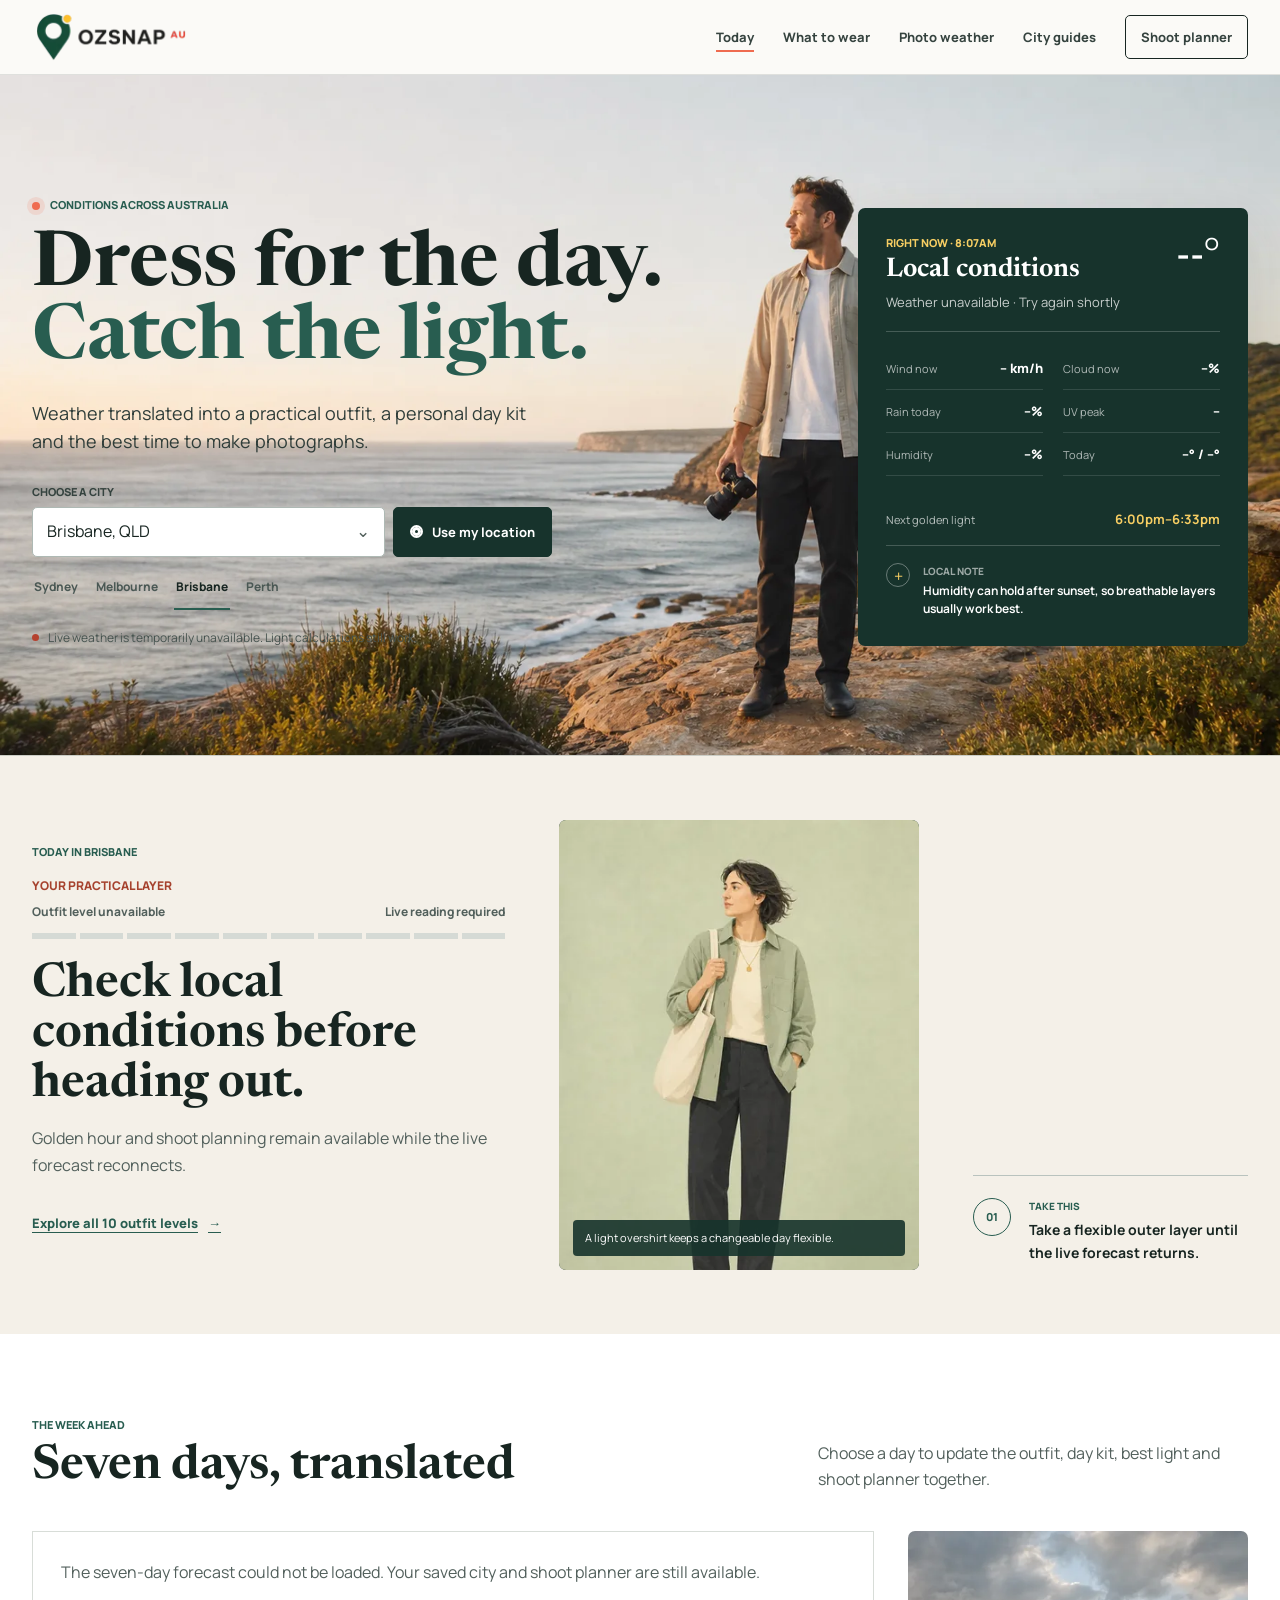
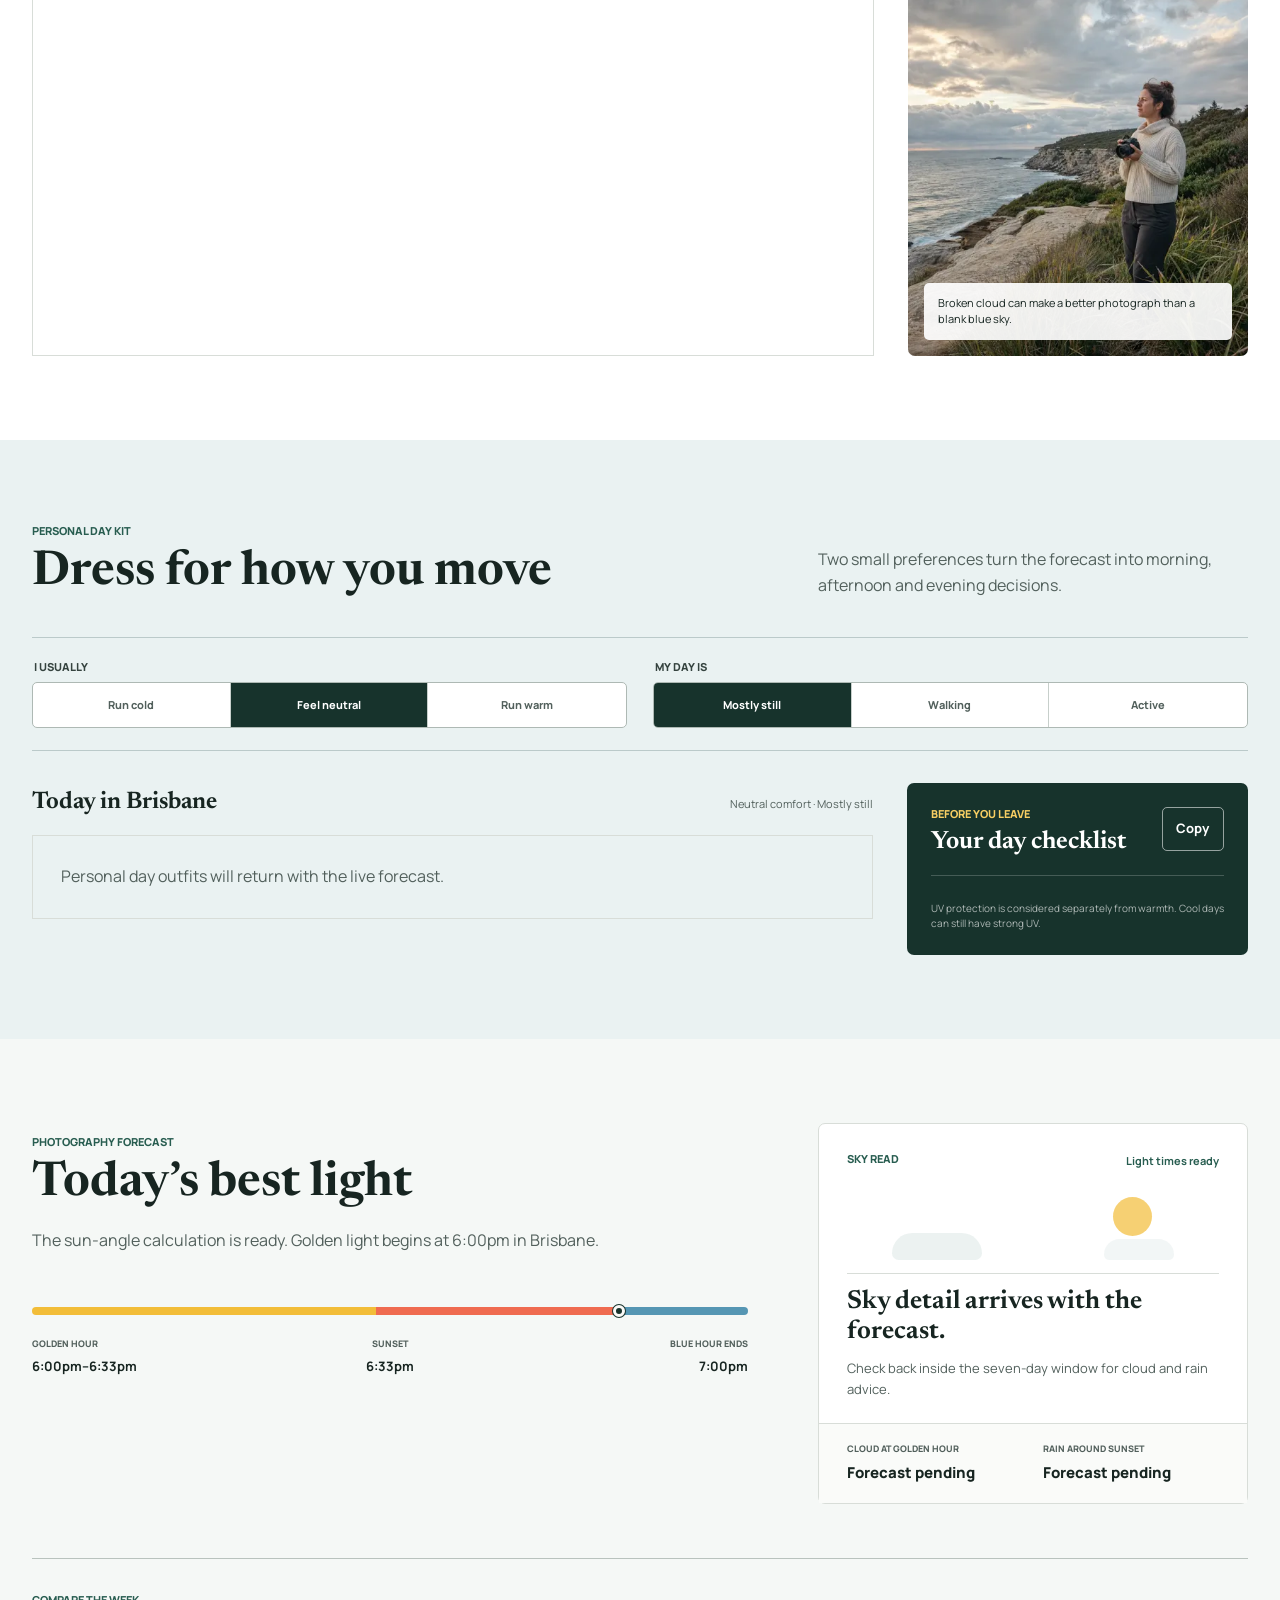
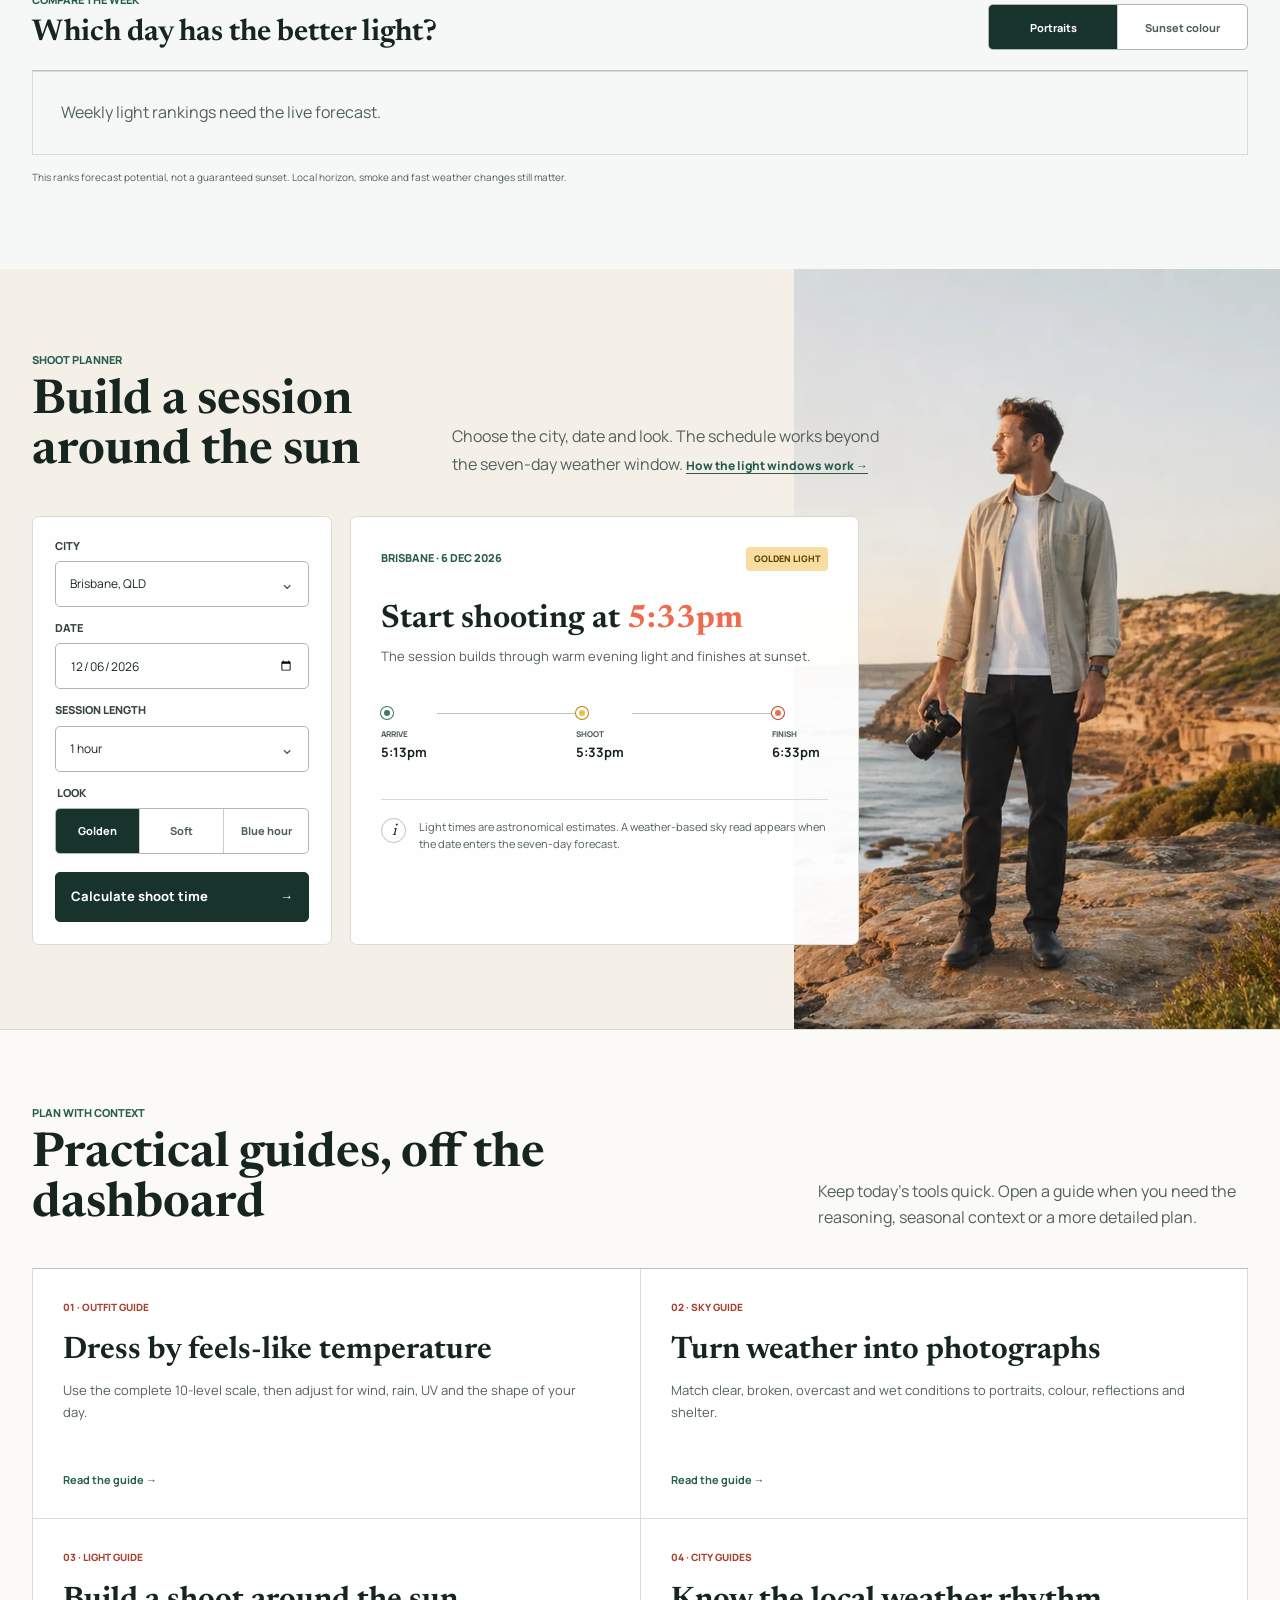
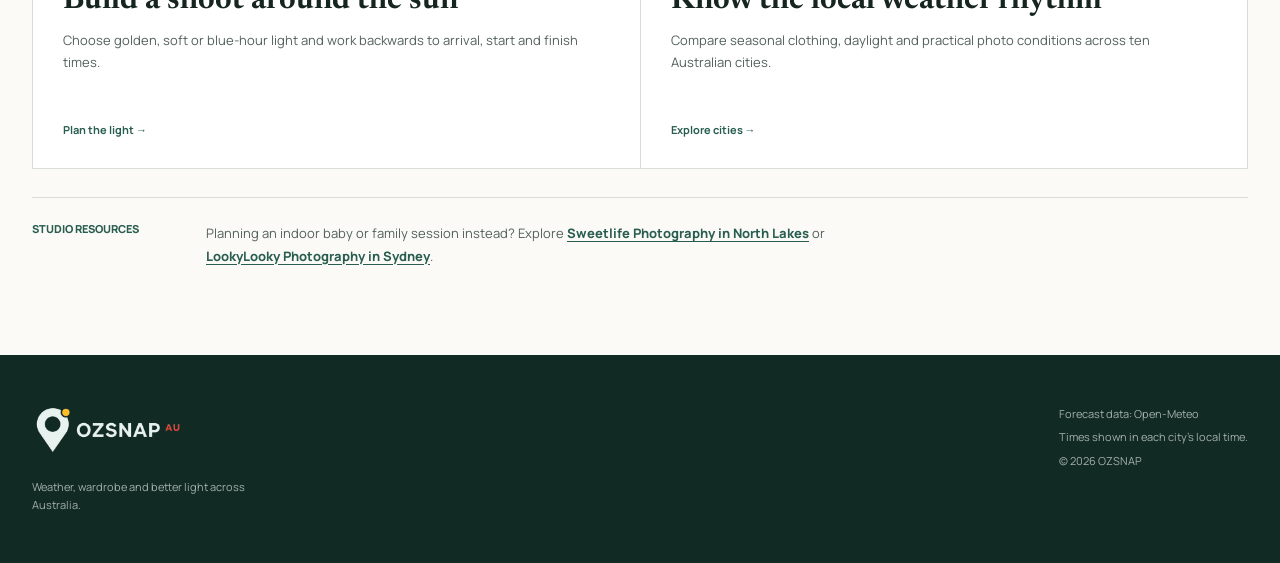
==== commit 33b20dc3: "Restructure OZSNAP guides and contextual links" ====
--- a/index.html
+++ b/index.html
@@ -28,7 +28,7 @@
     <link rel="preload" href="/assets/fonts/manrope-latin.woff2" as="font" type="font/woff2" crossorigin>
     <link rel="preload" href="/assets/fonts/newsreader-latin.woff2" as="font" type="font/woff2" crossorigin>
     <link rel="preload" href="/assets/photos/coastal-hero.webp" as="image" type="image/webp" imagesrcset="/assets/photos/coastal-hero-960.webp 960w, /assets/photos/coastal-hero.webp 1920w" imagesizes="100vw" fetchpriority="high">
-    <link rel="stylesheet" href="/style.min.css?v=20260714-7">
+    <link rel="stylesheet" href="/style.min.css?v=20260715-1">
     <script type="application/ld+json">
     {
       "@context": "https://schema.org",
@@ -55,7 +55,7 @@
           "@id": "https://ozsnap.com/#webpage",
           "url": "https://ozsnap.com/",
           "name": "Australian Outfit & Golden Hour Planner",
-          "dateModified": "2026-07-14",
+          "dateModified": "2026-07-15",
           "isPartOf": { "@id": "https://ozsnap.com/#website" },
           "mainEntity": { "@id": "https://ozsnap.com/#app" },
           "inLanguage": "en-AU"
@@ -90,7 +90,7 @@
 
     <header class="site-header" id="top">
         <div class="header-inner page-shell">
-            <a class="brand" href="#today" aria-label="OZSNAP home">
+            <a class="brand" href="/" aria-label="OZSNAP home">
                 <img class="brand-logo" src="/assets/brand/ozsnap-logo-320.webp" srcset="/assets/brand/ozsnap-logo-320.webp 320w, /assets/brand/ozsnap-logo.webp 480w" sizes="158px" width="480" height="160" alt="OZSNAP AU">
             </a>
 
@@ -99,11 +99,11 @@
             </button>
 
             <nav class="site-nav" id="site-nav" aria-label="Primary navigation">
-                <a href="#today">Today</a>
-                <a href="#forecast">This week</a>
-                <a href="#day-kit">Day kit</a>
-                <a href="#best-light">Best light</a>
-                <a href="#shoot-planner" class="nav-action">Plan a shoot</a>
+                <a href="/" aria-current="page">Today</a>
+                <a href="/what-to-wear-by-temperature/">What to wear</a>
+                <a href="/photography-weather-guide/">Photo weather</a>
+                <a href="/australia-city-guides/">City guides</a>
+                <a href="/golden-hour-calculator/" class="nav-action">Shoot planner</a>
             </nav>
         </div>
     </header>
@@ -412,42 +412,22 @@
             </div>
         </section>
 
-        <section class="field-guide-section" aria-labelledby="field-guide-title">
+        <section class="guide-directory-section" aria-labelledby="guide-directory-title">
             <div class="page-shell">
                 <div class="section-heading-row">
-                    <div><p class="section-label">Read the sky</p><h2 id="field-guide-title">Cloud is part of the light</h2></div>
-                    <p>The useful question is not whether cloud is good or bad. It is what the sky lets you photograph.</p>
-                </div>
-                <div class="field-guide-grid">
-                    <article class="field-card clear-card"><span class="field-icon" aria-hidden="true">01</span><p>Clear sky</p><h3>Wait for shape and colour</h3><p>Backlight your subject late, or use open shade while the sun is still high.</p></article>
-                    <article class="field-card broken-card"><span class="field-icon" aria-hidden="true">02</span><p>Broken cloud</p><h3>Watch the western gap</h3><p>High cloud can hold colour when a clear strip near the horizon lets warm light through.</p></article>
-                    <article class="field-card overcast-card"><span class="field-icon" aria-hidden="true">03</span><p>Overcast</p><h3>Use soft portrait light</h3><p>Faces stay even with fewer hard shadows. Find colour and a clean background for separation.</p></article>
-                    <article class="field-card rain-card"><span class="field-icon" aria-hidden="true">04</span><p>After rain</p><h3>Look for reflection</h3><p>Wet pavement carries signs and sky into the frame. Work from a sheltered edge and keep the lens dry.</p></article>
-                </div>
-                <a class="text-link field-guide-link" href="/photography-weather-guide/">Read the complete photography weather guide <span aria-hidden="true">→</span></a>
-            </div>
-        </section>
-
-        <section class="method-section" aria-labelledby="method-title">
-            <div class="page-shell method-layout">
-                <div>
-                    <p class="section-label">How recommendations work</p>
-                    <h2 id="method-title">Forecast data, translated honestly</h2>
-                </div>
-                <div class="method-copy">
-                    <p>OZSNAP starts with apparent temperature rather than the headline temperature, then checks rain, wind, UV and the day’s temperature range. The ten outfit levels are practical guidance, not a safety rule: activity, exposure time and personal comfort still change what feels right.</p>
-                    <p>Photography advice combines calculated sun angles with forecast cloud, rain and wind. It describes potential rather than promising a sunset. Conditions are refreshed after 30 minutes, and saved forecast data is shown when the weather service is temporarily unavailable.</p>
-                </div>
-            </div>
-        </section>
-
-        <section class="questions-section page-shell" aria-labelledby="questions-title">
-            <div class="questions-intro"><p class="section-label">Good to know</p><h2 id="questions-title">Before you head out</h2></div>
-            <div class="question-list">
-                <details><summary>Is golden hour always exactly one hour?</summary><p>No. Its length changes with latitude and season. OZSNAP calculates the evening window from the sun’s angle for the selected city and date.</p></details>
-                <details><summary>Why can cloudy weather be better for portraits?</summary><p>Cloud scatters direct sunlight, reducing hard shadows under the eyes and nose. Heavy cloud can soften colour, so stronger clothing or background colour often helps.</p></details>
-                <details><summary>Does “Use my location” give exact local weather?</summary><p>It selects the nearest OZSNAP city forecast. It does not replace official local observations, warnings or emergency advice.</p></details>
-                <details><summary>How fresh is the weather?</summary><p>Forecast conditions are checked when the page opens and refreshed after 30 minutes. A recent saved forecast is used if the weather service is temporarily unavailable.</p></details>
+                    <div><p class="section-label">Plan with context</p><h2 id="guide-directory-title">Practical guides, off the dashboard</h2></div>
+                    <p>Keep today’s tools quick. Open a guide when you need the reasoning, seasonal context or a more detailed plan.</p>
+                </div>
+                <div class="guide-directory-grid">
+                    <a href="/what-to-wear-by-temperature/"><span>01 · Outfit guide</span><h3>Dress by feels-like temperature</h3><p>Use the complete 10-level scale, then adjust for wind, rain, UV and the shape of your day.</p><strong>Read the guide <span aria-hidden="true">→</span></strong></a>
+                    <a href="/photography-weather-guide/"><span>02 · Sky guide</span><h3>Turn weather into photographs</h3><p>Match clear, broken, overcast and wet conditions to portraits, colour, reflections and shelter.</p><strong>Read the guide <span aria-hidden="true">→</span></strong></a>
+                    <a href="/golden-hour-calculator/"><span>03 · Light guide</span><h3>Build a shoot around the sun</h3><p>Choose golden, soft or blue-hour light and work backwards to arrival, start and finish times.</p><strong>Plan the light <span aria-hidden="true">→</span></strong></a>
+                    <a href="/australia-city-guides/"><span>04 · City guides</span><h3>Know the local weather rhythm</h3><p>Compare seasonal clothing, daylight and practical photo conditions across ten Australian cities.</p><strong>Explore cities <span aria-hidden="true">→</span></strong></a>
+                </div>
+                <aside class="photography-resources" aria-labelledby="photography-resources-title">
+                    <p class="section-label" id="photography-resources-title">Studio resources</p>
+                    <p>Planning an indoor baby or family session instead? Explore <a href="https://sweetlifephotography.com.au/" target="_blank" rel="noopener noreferrer">Sweetlife Photography in North Lakes</a> or <a href="https://www.lookylooky.com.au/" target="_blank" rel="noopener noreferrer">LookyLooky Photography in Sydney</a>.</p>
+                </aside>
             </div>
         </section>
     </main>
@@ -458,11 +438,6 @@
                 <a class="brand footer-logo" href="#top" aria-label="Back to top"><img class="brand-logo" src="/assets/brand/ozsnap-logo-light.webp" width="480" height="160" alt="OZSNAP AU"></a>
                 <p>Weather, wardrobe and better light across Australia.</p>
             </div>
-            <div class="footer-links">
-                <p>Photography partners</p>
-                <a href="https://sweetlifephotography.com.au/" target="_blank" rel="noopener noreferrer">Sweetlife Photography <span aria-hidden="true">↗</span></a>
-                <a href="https://www.lookylooky.com.au/" target="_blank" rel="noopener noreferrer">LookyLooky <span aria-hidden="true">↗</span></a>
-            </div>
             <div class="footer-meta">
                 <p>Forecast data: Open-Meteo</p>
                 <p>Times shown in each city’s local time.</p>
--- a/style.min.css
+++ b/style.min.css
@@ -1 +1 @@
-@font-face{font-family:Manrope;src:url(/assets/fonts/manrope-latin.woff2) format("woff2");font-display:swap;font-style:normal;font-weight:400 800}@font-face{font-family:Newsreader;src:url(/assets/fonts/newsreader-latin.woff2) format("woff2");font-display:swap;font-style:normal;font-weight:400 700}:root{--ink: #172521;--ink-soft: #52605c;--forest: #17332c;--forest-2: #285d50;--forest-3: #3e7868;--sun: #f2bd38;--coral: #ef6b50;--coral-text: #a6422e;--sky: #eaf2f2;--paper: #fbfaf7;--warm: #f4f0e8;--line: #d8ddd8;--line-dark: #b9c3be;--white: #ffffff;--shadow: 0 20px 54px rgba(29, 45, 39, .12);--page: 1380px;--ease: cubic-bezier(.22, 1, .36, 1)}*,*:before,*:after{box-sizing:border-box}html{scroll-behavior:smooth;scroll-padding-top:86px;overflow-x:hidden}body{margin:0;color:var(--ink);background:var(--paper);font-family:Manrope,sans-serif;font-size:16px;line-height:1.6;letter-spacing:0;-webkit-font-smoothing:antialiased;overflow-x:hidden}body.nav-open{overflow:hidden}button,select,input{font:inherit;letter-spacing:0}button,select,input[type=date],summary,a{-webkit-tap-highlight-color:transparent}button,summary,select,input[type=date]{cursor:pointer}img{display:block;max-width:100%}h1,h2,h3,p,figure,dl,dd,fieldset{margin:0}h1,h2,h3{font-family:Newsreader,serif;font-weight:650;letter-spacing:0}h2{font-size:48px;line-height:1.04}h3{font-size:28px;line-height:1.15}a{color:inherit}:focus-visible{outline:3px solid var(--coral);outline-offset:3px}.page-shell{width:min(calc(100% - 64px),var(--page));margin-inline:auto}.visually-hidden{position:absolute!important;width:1px!important;height:1px!important;padding:0!important;margin:-1px!important;overflow:hidden!important;clip:rect(0,0,0,0)!important;white-space:nowrap!important;border:0!important}.skip-link{position:fixed;top:12px;left:12px;z-index:1000;padding:10px 14px;color:var(--white);background:var(--forest);transform:translateY(-150%)}.skip-link:focus{transform:translateY(0)}.site-header{position:sticky;top:0;z-index:100;min-height:74px;border-bottom:1px solid rgba(23,37,33,.12);background:#fbfaf7f5;backdrop-filter:blur(10px)}.header-inner{min-height:74px;display:flex;align-items:center;justify-content:space-between;gap:32px}.brand{display:inline-flex;align-items:center;min-height:44px;text-decoration:none}.brand-logo{width:158px;height:auto}.site-nav{display:flex;align-items:center;gap:29px}.site-nav a{position:relative;min-height:44px;display:inline-flex;align-items:center;color:#35433f;font-size:13px;font-weight:750;text-decoration:none}.site-nav a:not(.nav-action):after{content:"";position:absolute;right:0;bottom:7px;left:0;height:2px;background:var(--coral);transform:scaleX(0);transform-origin:left;transition:transform .18s var(--ease)}.site-nav a:hover:after,.site-nav a:focus-visible:after{transform:scaleX(1)}.site-nav .nav-action{padding:0 15px;border:1px solid var(--ink);border-radius:5px;transition:color .18s ease,background-color .18s ease}.site-nav .nav-action:hover{color:var(--white);background:var(--forest)}.menu-toggle{display:none;width:44px;height:44px;padding:0;border:0;background:transparent}.menu-toggle span{display:block;width:21px;height:2px;margin:5px auto;background:var(--ink);transition:transform .18s ease,opacity .18s ease}.hero-stage{position:relative;min-height:680px;overflow:hidden;border-bottom:1px solid rgba(23,37,33,.14);background:#e8e7e1}.hero-media{position:absolute;inset:0}.hero-media img{width:100%;height:100%;object-fit:cover;object-position:center 49%}.hero-layout{position:relative;z-index:1;min-height:680px;display:grid;grid-template-columns:minmax(0,1fr) 390px;align-items:center;gap:48px;padding-block:66px 42px}.hero-copy{align-self:center;max-width:700px}.eyebrow,.section-label{color:var(--forest-2);font-size:11px;font-weight:800;line-height:1.35;text-transform:uppercase}.eyebrow{display:flex;align-items:center;gap:10px;margin-bottom:18px}.live-dot{width:8px;height:8px;border-radius:50%;background:var(--coral);box-shadow:0 0 0 5px #ef6b5026}.hero-copy h1{max-width:660px;margin-bottom:23px;font-size:76px;line-height:.96;text-wrap:balance}.hero-copy h1 span{color:var(--forest-2)}.intro-text{max-width:520px;color:#2f3d39;font-size:18px;line-height:1.55}.city-picker{max-width:520px;margin-top:29px}.city-picker>label,.form-row>label,.light-preference legend,.preference-bar legend{display:block;margin-bottom:8px;color:#35433f;font-size:11px;font-weight:800;line-height:1.3;text-transform:uppercase}.picker-row{display:grid;grid-template-columns:minmax(0,1fr) auto;gap:8px}.select-wrap{position:relative}.select-wrap:after{content:"\2304";position:absolute;right:15px;top:50%;color:var(--ink-soft);font-size:17px;line-height:1;pointer-events:none;transform:translateY(-58%)}select,input[type=date]{width:100%;min-height:50px;padding:0 44px 0 14px;border:1px solid #aeb9b4;border-radius:5px;color:var(--ink);background:var(--white);appearance:none}input[type=date]{padding-right:14px;appearance:auto}.location-button,.calculate-button,.copy-kit-button{min-height:50px;border:1px solid var(--forest);border-radius:5px;font-size:13px;font-weight:750;transition:color .18s ease,background-color .18s ease,transform .18s var(--ease)}.location-button{display:inline-flex;align-items:center;gap:9px;padding:0 16px;color:var(--white);background:var(--forest)}.location-button:hover,.calculate-button:hover,.copy-kit-button:hover{color:var(--white);background:var(--forest-2)}.location-button:active,.calculate-button:active,.copy-kit-button:active{transform:translateY(1px)}.location-button:disabled{cursor:wait;opacity:.65}.location-target{width:13px;height:13px;border:2px solid currentColor;border-radius:50%;box-shadow:inset 0 0 0 3px currentColor}.city-quick-list{display:flex;gap:14px;margin-top:9px;overflow-x:auto;scrollbar-width:none}.city-quick-list::-webkit-scrollbar{display:none}.city-chip{flex:0 0 auto;min-height:44px;padding:0 2px;border:0;border-bottom:2px solid transparent;color:#4a5854;background:transparent;font-size:12px;font-weight:750}.city-chip:hover,.city-chip.active{border-color:var(--forest-2);color:var(--ink)}.weather-status{min-height:36px;display:flex;align-items:center;gap:9px;margin-top:10px;color:#46534f;font-size:12px}.status-indicator{width:7px;height:7px;flex:0 0 auto;border-radius:50%;background:#7e8c88}.weather-status.live .status-indicator{background:#187b54}.weather-status.saved .status-indicator{background:#a87500}.weather-status.error .status-indicator{background:#b5412e}.conditions-panel{align-self:center;padding:28px;border-radius:7px;color:var(--white);background:var(--forest);box-shadow:var(--shadow)}.conditions-panel .section-label{color:#f7ce63}.panel-heading{display:flex;align-items:flex-start;justify-content:space-between;gap:20px}.panel-heading h2{margin-top:5px;font-size:27px}.hero-temperature{font-family:Newsreader,serif;font-size:42px;font-weight:650;line-height:1}.hero-condition{margin-top:8px;padding-bottom:19px;border-bottom:1px solid rgba(255,255,255,.2);color:#ffffffc2;font-size:13px}.condition-grid{display:grid;grid-template-columns:1fr 1fr;gap:0 20px;padding-block:15px}.condition-grid>div{min-height:43px;display:flex;align-items:center;justify-content:space-between;gap:8px;border-bottom:1px solid rgba(255,255,255,.12)}.condition-grid dt{color:#ffffffa8;font-size:11px}.condition-grid dd{font-size:13px;font-weight:800}.hero-light-glance{display:flex;align-items:baseline;justify-content:space-between;gap:20px;margin-top:3px;padding:15px 0;border-bottom:1px solid rgba(255,255,255,.2)}.hero-light-glance span{color:#ffffffb3;font-size:11px}.hero-light-glance strong{color:#f7ce63;font-size:13px}.local-note{display:grid;grid-template-columns:26px 1fr;gap:11px;padding-top:17px}.local-note>span{width:24px;height:24px;display:grid;place-items:center;border:1px solid rgba(255,255,255,.35);border-radius:50%;color:#f7ce63}.local-note p{margin-bottom:3px;color:#ffffff94;font-size:10px;font-weight:800;text-transform:uppercase}.local-note strong{display:block;font-size:12px;font-weight:650;line-height:1.5}.current-band{background:var(--warm)}.outfit-panel{min-height:560px;display:grid;grid-template-columns:minmax(0,1fr) 360px minmax(240px,.58fr);align-items:center;gap:54px;padding-block:64px}.outfit-copy{max-width:560px}.outfit-copy>.section-label{margin-bottom:16px}.recommendation-label{margin-bottom:7px;color:var(--coral-text);font-size:12px;font-weight:800;text-transform:uppercase}.outfit-level-row{display:flex;justify-content:space-between;gap:20px;color:var(--ink-soft);font-size:12px;font-weight:750}.outfit-meter{display:grid;grid-template-columns:repeat(10,1fr);gap:4px;margin-block:12px 22px}.outfit-meter span{height:6px;background:#d5dad5}.outfit-meter span.active:nth-child(-n+3){background:var(--forest-3)}.outfit-meter span.active:nth-child(n+4):nth-child(-n+7){background:var(--sun)}.outfit-meter span.active:nth-child(n+8){background:var(--coral)}.outfit-copy h2{max-width:570px;font-size:48px}.outfit-copy #outfit-detail{max-width:550px;margin-top:14px;color:var(--ink-soft);line-height:1.7}.text-link{min-height:44px;display:inline-flex;align-items:center;gap:10px;margin-top:22px;color:var(--forest-2);font-size:13px;font-weight:800;text-decoration-thickness:1px;text-underline-offset:4px}.text-link span{transition:transform .18s var(--ease)}.text-link:hover span{transform:translate(4px)}.outfit-visual{position:relative;height:450px;overflow:hidden;border-radius:7px;background:var(--forest)}.outfit-visual img{width:100%;height:100%;object-fit:cover;object-position:center top;transition:opacity .18s ease,transform .4s var(--ease)}.outfit-visual.loading img{opacity:.58}.outfit-visual:hover img{transform:scale(1.015)}.outfit-visual figcaption{position:absolute;right:14px;bottom:14px;left:14px;padding:10px 12px;border-radius:4px;color:var(--white);background:#17332ce6;font-size:11px;line-height:1.45}.essential-tip{align-self:end;display:grid;grid-template-columns:42px 1fr;gap:14px;padding:22px 0 6px;border-top:1px solid var(--line-dark)}.tip-number{width:38px;height:38px;display:grid;place-items:center;border:1px solid var(--forest-2);border-radius:50%;color:var(--forest-2);font-size:11px;font-weight:800}.essential-tip p{margin-bottom:5px;color:var(--forest-2);font-size:10px;font-weight:800;text-transform:uppercase}.essential-tip strong{display:block;font-size:14px;line-height:1.6}.forecast-section,.day-kit-section,.light-section,.planner-section,.field-guide-section,.method-section,.questions-section{padding-block:84px}.forecast-section{background:var(--white)}.section-heading-row{display:flex;align-items:end;justify-content:space-between;gap:56px;margin-bottom:38px}.section-heading-row .section-label{margin-bottom:10px}.section-heading-row>p{max-width:430px;color:var(--ink-soft);line-height:1.65}.forecast-editorial{display:grid;grid-template-columns:minmax(0,1fr) 340px;gap:34px}.forecast-grid{min-width:0;display:grid;grid-template-columns:repeat(7,minmax(102px,1fr));gap:8px}.forecast-card{min-width:0;min-height:304px;display:flex;flex-direction:column;align-items:flex-start;padding:18px 14px;border:1px solid var(--line);border-radius:6px;color:var(--ink);background:var(--white);text-align:left;transition:border-color .18s ease,background-color .18s ease,transform .18s var(--ease)}.forecast-card:hover{border-color:var(--forest-3);transform:translateY(-2px)}.forecast-card.selected{border-color:var(--forest-2);background:#f2f6f3;box-shadow:inset 0 3px 0 var(--forest-2)}.forecast-day{color:var(--forest-2);font-size:10px;font-weight:850;text-transform:uppercase}.forecast-icon{min-height:54px;display:flex;align-items:center;color:var(--forest-2);font-family:Newsreader,serif;font-size:32px}.forecast-temp{display:block;font-family:Newsreader,serif;font-size:25px;line-height:1}.forecast-temp small{color:var(--ink-soft);font-size:15px;font-weight:500}.forecast-outfit{min-height:58px;display:flex;flex-direction:column;align-items:flex-start;margin-top:19px;color:var(--ink);font-size:11px;font-weight:750;line-height:1.45}.forecast-rain{margin-top:auto;color:var(--ink-soft);font-size:10px}.forecast-skeleton{min-height:304px;border:1px solid var(--line);border-radius:6px;background:#f1f3f0;animation:pulse 1.2s ease-in-out infinite alternate}.forecast-error{grid-column:1 / -1;padding:28px;border:1px solid var(--line);color:var(--ink-soft)}.forecast-photo{position:relative;min-height:304px;overflow:hidden;border-radius:7px}.forecast-photo img{width:100%;height:100%;object-fit:cover}.forecast-photo figcaption{position:absolute;right:16px;bottom:16px;left:16px;padding:12px 14px;border-radius:5px;color:var(--ink);background:#ffffffeb;font-size:11px;line-height:1.5}.day-kit-section{background:var(--sky)}.preference-bar{display:grid;grid-template-columns:1fr 1fr;gap:26px;margin-bottom:32px;padding-block:22px;border-top:1px solid #bbcaca;border-bottom:1px solid #bbcaca}.preference-bar fieldset,.best-days-heading fieldset,.light-preference{min-width:0;padding:0;border:0}.segmented-control{display:grid;grid-auto-flow:column;grid-auto-columns:1fr;border:1px solid #aeb9b4;border-radius:5px;overflow:hidden;background:var(--white)}.segmented-control input{position:absolute;opacity:0;pointer-events:none}.segmented-control label{min-height:44px;display:grid;place-items:center;padding:0 12px;border-right:1px solid #c7cfcb;color:var(--ink-soft);font-size:11px;font-weight:750;text-align:center;cursor:pointer;transition:color .16s ease,background-color .16s ease}.segmented-control label:last-child{border-right:0}.segmented-control input:checked+label{color:var(--white);background:var(--forest)}.segmented-control input:focus-visible+label{box-shadow:inset 0 0 0 3px var(--coral)}.day-kit-layout{display:grid;grid-template-columns:minmax(0,1.6fr) minmax(280px,.65fr);gap:34px}.daypart-wrap{min-width:0}.daypart-heading{display:flex;align-items:baseline;justify-content:space-between;gap:20px;margin-bottom:14px}.daypart-heading p{font-family:Newsreader,serif;font-size:24px;font-weight:650}.daypart-heading span{color:var(--ink-soft);font-size:11px}.daypart-grid{display:grid;grid-template-columns:repeat(3,1fr);gap:10px}.daypart-card{min-width:0;min-height:260px;display:flex;flex-direction:column;padding:20px;border:1px solid #bdcccc;border-radius:6px;background:#ffffffb8}.daypart-topline{display:flex;align-items:center;justify-content:space-between;gap:12px}.daypart-topline span{color:var(--forest-2);font-size:10px;font-weight:850;text-transform:uppercase}.daypart-topline strong{font-family:Newsreader,serif;font-size:24px}.daypart-level{margin-top:24px;color:var(--coral-text);font-size:10px;font-weight:850;text-transform:uppercase}.daypart-card h3{margin-top:5px;font-size:23px}.daypart-card p:last-child{margin-top:auto;padding-top:18px;color:var(--ink-soft);font-size:11px;line-height:1.55}.packing-list{padding:24px;border-radius:7px;color:var(--white);background:var(--forest)}.packing-list .section-label{margin-bottom:7px;color:#f7ce63}.packing-heading{display:flex;align-items:flex-start;justify-content:space-between;gap:18px;padding-bottom:18px;border-bottom:1px solid rgba(255,255,255,.2)}.packing-heading h3{font-size:25px}.copy-kit-button{min-width:62px;min-height:44px;color:var(--white);border-color:#ffffff8c;background:transparent}.packing-list ul{display:grid;gap:0;margin:8px 0 0;padding:0;list-style:none}.packing-list li{position:relative;min-height:44px;display:flex;align-items:center;padding:8px 0 8px 28px;border-bottom:1px solid rgba(255,255,255,.12);font-size:12px;line-height:1.4}.packing-list li:before{content:"";position:absolute;left:0;width:16px;height:16px;border:1px solid rgba(255,255,255,.6);border-radius:3px}.packing-note{margin-top:17px;color:#ffffffa6;font-size:10px;line-height:1.5}.light-section{background:#f5f8f6}.light-layout{display:grid;grid-template-columns:minmax(0,1fr) 430px;gap:70px;align-items:stretch}.light-overview{padding-block:12px 26px}.light-overview .section-label{margin-bottom:10px}.light-intro{max-width:620px;margin-top:17px;color:var(--ink-soft);line-height:1.7}.light-timeline{margin-top:53px}.timeline-track{position:relative;height:8px;display:grid;grid-template-columns:48% 34% 18%;overflow:visible;border-radius:8px}.timeline-daylight{background:var(--sun);border-radius:8px 0 0 8px}.timeline-golden{background:var(--coral)}.timeline-blue{background:#5596b3;border-radius:0 8px 8px 0}.timeline-sunset{position:absolute;left:82%;top:50%;width:12px;height:12px;border:3px solid var(--paper);border-radius:50%;background:var(--forest);box-shadow:0 0 0 1px var(--forest);transform:translate(-50%,-50%)}.timeline-labels{display:grid;grid-template-columns:1fr 1fr 1fr;gap:20px;margin-top:22px}.timeline-labels div:nth-child(2){text-align:center}.timeline-labels div:last-child{text-align:right}.timeline-labels span,.photo-facts dt{display:block;color:var(--ink-soft);font-size:9px;font-weight:800;text-transform:uppercase}.timeline-labels strong{display:block;margin-top:4px;font-size:13px}.photo-condition{padding:28px;border:1px solid var(--line);border-radius:7px;background:var(--white)}.photo-condition-topline{display:flex;justify-content:space-between;gap:18px}.photo-condition-topline strong{color:var(--forest-2);font-size:11px}.sky-diagram{position:relative;height:82px;margin-block:22px 14px;overflow:hidden;border-bottom:1px solid var(--line)}.sky-diagram span,.sky-diagram i{position:absolute;bottom:13px;width:90px;height:27px;border-radius:24px 24px 8px 8px;background:#dfe9e8}.sky-diagram span{left:12%}.sky-diagram i{right:12%;width:70px;height:21px;opacity:.72}.sky-diagram b{position:absolute;right:18%;top:5px;width:39px;height:39px;border-radius:50%;background:var(--sun)}.photo-condition h3{margin-top:6px;font-size:26px}.photo-condition>p{margin-top:10px;color:var(--ink-soft);font-size:13px;line-height:1.65}.photo-facts{display:grid;grid-template-columns:1fr 1fr;gap:20px;margin:22px -28px -28px;padding:18px 28px;border-top:1px solid var(--line);background:#fafbf9}.photo-facts dd{margin-top:5px;font-size:15px;font-weight:800}.best-days-tool{margin-top:54px;padding-top:34px;border-top:1px solid var(--line-dark)}.best-days-heading{display:flex;align-items:end;justify-content:space-between;gap:30px;margin-bottom:20px}.best-days-heading .section-label{margin-bottom:8px}.best-days-heading h3{font-size:30px}.goal-control{min-width:260px}.best-days-list{border-top:1px solid var(--line-dark)}.best-day-row{width:100%;min-height:78px;display:grid;grid-template-columns:48px minmax(140px,1fr) repeat(4,minmax(72px,.55fr)) auto;align-items:center;gap:20px;padding:13px 8px;border:0;border-bottom:1px solid var(--line);color:var(--ink);background:transparent;text-align:left;transition:background-color .16s ease}.best-day-row:hover,.best-day-row.active{background:#e8efeb}.best-day-rank{color:var(--forest-2);font-family:Newsreader,serif;font-size:28px}.best-day-name strong,.best-day-name span,.score-part strong,.score-part span{display:block}.best-day-name strong{font-size:13px}.best-day-name span{color:var(--ink-soft);font-size:10px}.score-part span{color:var(--ink-soft);font-size:9px;font-weight:750;text-transform:uppercase}.score-part strong{margin-top:3px;font-size:11px}.best-day-action{color:var(--forest-2);font-size:11px;font-weight:800;white-space:nowrap}.forecast-caveat{margin-top:14px;color:var(--ink-soft);font-size:10px}.planner-section{position:relative;min-height:690px;overflow:hidden;background:var(--warm)}.planner-photo{position:absolute;top:0;right:0;bottom:0;width:38%;background:url(/assets/photos/coastal-hero.webp) 73% center / cover no-repeat}.planner-shell{position:relative;z-index:1}.planner-heading{max-width:850px}.planner-layout{width:min(890px,68%);display:grid;grid-template-columns:300px minmax(0,1fr);align-items:stretch;gap:18px}.planner-form,.planner-result{border:1px solid var(--line);border-radius:7px;background:#fffffff5}.planner-form{padding:22px}.form-row+.form-row{margin-top:14px}.form-row select,.form-row input{min-height:46px;font-size:12px}.light-preference{margin-top:16px}.light-preference .segmented-control label{padding-inline:6px}.calculate-button{width:100%;display:flex;align-items:center;justify-content:space-between;margin-top:18px;padding:0 15px;color:var(--white);background:var(--forest)}.planner-result{min-width:0;padding:30px}.result-topline{display:flex;align-items:center;justify-content:space-between;gap:20px}.result-topline>span{padding:5px 8px;border-radius:4px;color:#5c4300;background:#f8dda0;font-size:9px;font-weight:800;text-transform:uppercase}.planner-result h3{margin-top:30px;font-size:32px}.planner-result h3 strong{color:var(--coral)}.planner-result>p{margin-top:8px;color:var(--ink-soft);font-size:13px}.schedule-line{display:grid;grid-template-columns:auto 1fr auto 1fr auto;align-items:start;margin-top:40px}.schedule-line>div{min-width:56px}.schedule-dot{width:12px;height:12px;display:block;margin-bottom:9px;border:3px solid var(--white);border-radius:50%;background:var(--forest-3);box-shadow:0 0 0 1px var(--forest-3)}.schedule-dot.shoot{background:var(--sun);box-shadow:0 0 0 1px #b88409}.schedule-dot.finish{background:var(--coral);box-shadow:0 0 0 1px #b34732}.schedule-connector{height:1px;margin-top:6px;background:var(--line-dark)}.schedule-line small,.schedule-line strong{display:block}.schedule-line small{color:var(--ink-soft);font-size:8px;font-weight:800;text-transform:uppercase}.schedule-line strong{margin-top:2px;font-size:13px}.result-note{display:grid;grid-template-columns:26px 1fr;gap:12px;margin-top:36px;padding-top:18px;border-top:1px solid var(--line)}.result-note span{width:25px;height:25px;display:grid;place-items:center;border:1px solid var(--line-dark);border-radius:50%;font-family:Newsreader,serif;font-style:italic}.result-note p{color:var(--ink-soft);font-size:11px;line-height:1.55}.field-guide-section{background:#f5d584}.field-guide-grid{display:grid;grid-template-columns:repeat(4,1fr);border-top:1px solid rgba(86,67,12,.35);border-bottom:1px solid rgba(86,67,12,.35)}.field-card{min-width:0;padding:28px 25px 32px;border-right:1px solid rgba(86,67,12,.25)}.field-card:last-child{border-right:0}.field-icon{width:34px;height:34px;display:grid;place-items:center;margin-bottom:28px;border:1px solid rgba(52,46,24,.5);border-radius:50%;font-size:10px;font-weight:850}.field-card>p:first-of-type{color:#5d511f;font-size:9px;font-weight:800;text-transform:uppercase}.field-card h3{margin-top:4px;font-size:23px}.field-card>p:last-child{margin-top:12px;color:#554c2c;font-size:12px;line-height:1.6}.field-guide-link{color:#40370f}.method-section{background:var(--forest)}.method-layout{display:grid;grid-template-columns:.75fr 1.25fr;gap:80px;color:var(--white)}.method-layout .section-label{margin-bottom:10px;color:#f7ce63}.method-layout h2{max-width:460px}.method-copy{display:grid;grid-template-columns:1fr 1fr;gap:34px}.method-copy p{color:#ffffffb8;font-size:14px;line-height:1.75}.questions-section{display:grid;grid-template-columns:.62fr 1.38fr;gap:80px}.questions-intro .section-label{margin-bottom:10px}.question-list{border-top:1px solid var(--line-dark)}.question-list details{border-bottom:1px solid var(--line-dark)}.question-list summary{position:relative;min-height:58px;display:flex;align-items:center;padding:12px 46px 12px 0;font-weight:750;list-style:none}.question-list summary::-webkit-details-marker{display:none}.question-list summary:after{content:"+";position:absolute;right:4px;top:50%;color:var(--forest-2);font-size:24px;font-weight:400;transform:translateY(-50%)}.question-list details[open] summary:after{content:"\2212"}.question-list details p{max-width:680px;padding:0 44px 20px 0;color:var(--ink-soft);font-size:13px;line-height:1.7}.site-footer{padding-block:50px;color:var(--white);background:#112b24}.footer-inner{display:grid;grid-template-columns:1fr .8fr .8fr;gap:70px}.footer-logo .brand-logo{width:152px}.footer-brand>p,.footer-meta p{color:#ffffff9e;font-size:11px}.footer-brand>p{max-width:240px;margin-top:15px}.footer-links{display:flex;flex-direction:column;align-items:flex-start;gap:8px}.footer-links>p{margin-bottom:5px;color:#ffffff80;font-size:9px;font-weight:800;text-transform:uppercase}.footer-links a{min-height:34px;display:inline-flex;align-items:center;font-size:12px;font-weight:750;text-decoration:none}.footer-links a:hover{color:#f7ce63}.footer-meta{display:grid;align-content:start;gap:6px}.toast{position:fixed;z-index:200;right:24px;bottom:24px;max-width:min(360px,calc(100% - 48px));padding:12px 16px;border-radius:5px;color:var(--white);background:var(--forest);box-shadow:var(--shadow);font-size:12px;pointer-events:none;opacity:0;transform:translateY(12px);transition:opacity .18s ease,transform .18s var(--ease)}.toast.show{opacity:1;transform:translateY(0)}.forecast-outfit small{display:block;margin-top:4px;color:var(--ink-soft);font-size:9px;font-weight:650}.planner-heading>p a{display:inline-block;margin-top:7px;color:var(--forest-2);font-size:12px;font-weight:800;text-underline-offset:3px}.guide-main{background:var(--paper)}.guide-breadcrumbs{display:flex;flex-wrap:wrap;gap:7px;margin-bottom:34px;color:var(--ink-soft);font-size:11px}.guide-header-link{min-height:44px;display:inline-flex;align-items:center;gap:8px;color:var(--forest-2);font-size:12px;font-weight:800;text-decoration-thickness:1px;text-underline-offset:4px}.guide-breadcrumbs a{color:var(--forest-2);font-weight:750}.guide-hero{padding-block:64px 72px;border-bottom:1px solid var(--line);background:var(--warm)}.guide-hero-inner{display:grid;grid-template-columns:minmax(0,.88fr) minmax(420px,1.12fr);align-items:center;gap:76px}.guide-hero .section-label{margin-bottom:13px}.guide-hero h1{max-width:720px;font-size:66px;line-height:.98}.guide-lede{max-width:650px;margin-top:20px;color:var(--ink-soft);font-size:18px;line-height:1.65}.guide-hero-visual{position:relative;height:460px;overflow:hidden;border-radius:7px;background:var(--forest)}.guide-hero-visual>img{width:100%;height:100%;object-fit:cover}.outfit-collage{display:grid;grid-template-columns:repeat(3,1fr);gap:1px}.outfit-collage img{width:100%;height:460px;object-fit:cover;object-position:center top}.guide-visual-caption{position:absolute;right:18px;bottom:18px;left:18px;padding:12px 14px;border-radius:5px;color:var(--white);background:#17332ceb;font-size:11px}.guide-content{display:grid;grid-template-columns:250px minmax(0,820px);justify-content:center;gap:78px;padding-block:78px 96px}.guide-toc{position:sticky;top:106px;align-self:start;padding-top:13px;border-top:2px solid var(--forest-2)}.guide-toc>p{margin-bottom:12px;color:var(--forest-2);font-size:10px;font-weight:850;text-transform:uppercase}.guide-toc a{min-height:38px;display:flex;align-items:center;border-bottom:1px solid var(--line);color:var(--ink-soft);font-size:12px;font-weight:700;text-decoration:none}.guide-toc a:hover{color:var(--forest-2)}.guide-article section+section{margin-top:70px}.guide-article h2{margin-bottom:20px;font-size:43px}.guide-article h3{margin:30px 0 10px;font-size:28px}.guide-article p,.guide-article li{color:#46534f;line-height:1.78}.guide-article p+p{margin-top:15px}.guide-article ul,.guide-article ol{display:grid;gap:9px;padding-left:22px}.guide-note{margin-block:28px;padding:22px 24px;border-left:4px solid var(--sun);color:var(--ink);background:#f7edce}.guide-note strong{display:block;margin-bottom:5px;font-size:13px}.temperature-scale{margin-top:28px;border-top:1px solid var(--line-dark)}.temperature-row{display:grid;grid-template-columns:76px 112px minmax(0,1fr);align-items:center;gap:24px;min-height:158px;border-bottom:1px solid var(--line)}.temperature-row>strong{color:var(--forest-2);font-family:Newsreader,serif;font-size:30px}.temperature-row img{width:92px;height:132px;object-fit:cover;object-position:center top;background:var(--forest)}.temperature-row h3{margin:0 0 5px;font-size:25px}.temperature-row p{font-size:13px;line-height:1.6}.level-kicker{display:block;margin-bottom:3px;color:var(--coral-text);font-size:9px;font-weight:850;text-transform:uppercase}.guide-data-grid{display:grid;grid-template-columns:repeat(2,1fr);gap:1px;margin-top:27px;border:1px solid var(--line);background:var(--line)}.guide-data-grid article{min-height:210px;padding:24px;background:var(--white)}.guide-data-grid article>span{color:var(--coral);font-size:10px;font-weight:850;text-transform:uppercase}.guide-data-grid h3{margin:10px 0 8px;font-size:25px}.guide-data-grid p{font-size:13px;line-height:1.65}.light-comparison{display:grid;grid-template-columns:repeat(3,1fr);margin-top:28px;border-top:1px solid var(--line-dark);border-bottom:1px solid var(--line-dark)}.light-comparison article{padding:28px 22px;border-right:1px solid var(--line)}.light-comparison article:last-child{border-right:0}.light-comparison span{color:var(--forest-2);font-size:10px;font-weight:850;text-transform:uppercase}.light-comparison h3{margin:8px 0;font-size:25px}.light-comparison p{font-size:12px;line-height:1.65}.guide-cta{margin-top:60px;padding:34px;border-radius:7px;color:var(--white);background:var(--forest)}.guide-cta h2{margin:0;font-size:36px}.guide-cta p{margin-top:10px;color:#ffffffb3}.guide-cta a{min-height:48px;display:inline-flex;align-items:center;margin-top:19px;padding:0 16px;border-radius:5px;color:var(--forest);background:#f7ce63;font-size:12px;font-weight:850;text-decoration:none}.guide-cta a:hover{background:var(--white)}.not-found{min-height:100vh;display:grid;place-content:center;justify-items:start;gap:16px;padding:32px;color:var(--white);background:var(--forest)}.not-found-logo{width:176px;height:auto;margin-bottom:20px}.not-found .section-label{color:#f7ce63}.not-found h1{max-width:720px;font-size:58px;line-height:1}.not-found>p:last-of-type{color:#ffffffb3}.not-found>a{min-height:48px;display:inline-flex;align-items:center;margin-top:8px;padding:0 16px;border-radius:5px;color:var(--forest);background:#f7ce63;font-size:12px;font-weight:850;text-decoration:none}@keyframes pulse{0%{opacity:.48}to{opacity:1}}@media(max-width:1180px){.page-shell{width:min(calc(100% - 48px),var(--page))}.hero-layout{grid-template-columns:minmax(0,1fr) 350px;gap:30px}.hero-copy h1{font-size:66px}.outfit-panel{grid-template-columns:minmax(0,1fr) 320px;gap:42px}.essential-tip{grid-column:1 / -1;align-self:auto}.forecast-editorial{grid-template-columns:minmax(0,1fr) 280px}.forecast-grid{grid-template-columns:repeat(7,minmax(112px,1fr));overflow-x:auto;padding-bottom:8px;scroll-snap-type:x proximity}.forecast-card{scroll-snap-align:start}.best-day-row{grid-template-columns:40px minmax(130px,1fr) repeat(3,minmax(66px,.45fr)) auto}.score-part.comfort-part{display:none}.planner-photo{width:32%}.planner-layout{width:73%}}@media(max-width:920px){h2{font-size:42px}.menu-toggle{display:block;margin-left:auto}.site-nav{position:fixed;inset:74px 0 0;display:flex;flex-direction:column;align-items:stretch;gap:0;padding:20px 24px 48px;background:var(--paper);opacity:0;visibility:hidden;pointer-events:none;transform:translateY(-8px);transition:opacity .18s ease,transform .22s var(--ease),visibility 0s linear .22s}.site-nav.open{opacity:1;visibility:visible;pointer-events:auto;transform:translateY(0);transition-delay:0s}.site-nav a,.site-nav .nav-action{min-height:58px;padding:0;border:0;border-bottom:1px solid var(--line);border-radius:0;font-family:Newsreader,serif;font-size:24px}.site-nav .nav-action:hover{color:var(--forest-2);background:transparent}.menu-toggle[aria-expanded=true] span:nth-child(1){transform:translateY(7px) rotate(45deg)}.menu-toggle[aria-expanded=true] span:nth-child(2){opacity:0}.menu-toggle[aria-expanded=true] span:nth-child(3){transform:translateY(-7px) rotate(-45deg)}.hero-stage,.hero-layout{min-height:820px}.hero-media img{object-position:59% center;opacity:.56}.hero-layout{grid-template-columns:1fr;align-content:center;gap:32px;padding-block:58px 48px}.hero-copy{max-width:610px}.hero-copy h1{font-size:60px}.conditions-panel{width:min(100%,610px)}.outfit-panel{min-height:0;grid-template-columns:minmax(0,1fr) 300px;padding-block:58px}.outfit-copy h2{font-size:42px}.outfit-visual{height:400px}.forecast-editorial{grid-template-columns:1fr}.forecast-photo{height:370px}.forecast-photo img{object-position:center 36%}.day-kit-layout,.light-layout{grid-template-columns:1fr}.packing-list{min-height:0}.light-layout{gap:34px}.best-day-row{grid-template-columns:40px minmax(120px,1fr) repeat(2,minmax(62px,.5fr)) auto}.score-part.wind-part,.score-part.comfort-part{display:none}.planner-photo{width:100%;height:320px;top:auto;opacity:.55;background-position:63% 65%}.planner-layout{width:100%}.field-guide-grid{grid-template-columns:repeat(2,1fr)}.field-card:nth-child(2){border-right:0}.field-card:nth-child(-n+2){border-bottom:1px solid rgba(86,67,12,.25)}.method-layout,.questions-section{grid-template-columns:1fr;gap:38px}.guide-hero-inner{grid-template-columns:1fr;gap:42px}.guide-hero-visual{height:400px}.guide-content{grid-template-columns:1fr;gap:38px}.guide-toc{position:static;display:flex;gap:18px;overflow-x:auto;border-bottom:1px solid var(--line)}.guide-toc>p{display:none}.guide-toc a{flex:0 0 auto;border-bottom:0}}@media(max-width:700px){.page-shell{width:min(calc(100% - 32px),var(--page))}h2{font-size:36px}h3{font-size:25px}.brand-logo{width:142px}.hero-stage,.hero-layout{min-height:0}.hero-stage{padding-top:276px;background:var(--warm)}.hero-media{height:276px}.hero-media img{opacity:1;object-position:62% center}.hero-layout{display:block;width:100%;padding:0}.hero-copy{max-width:none;padding:34px 16px 28px}.eyebrow{margin-bottom:13px}.hero-copy h1{margin-bottom:17px;font-size:47px;line-height:.98}.intro-text{font-size:16px}.city-picker{margin-top:24px}.picker-row{grid-template-columns:1fr}.location-button{justify-content:center}.city-quick-list{gap:13px}.weather-status{min-height:44px}.conditions-panel{width:100%;padding:24px 16px;border-radius:0;box-shadow:none}.panel-heading h2{font-size:25px}.hero-temperature{font-size:38px}.condition-grid{gap:0 14px}.condition-grid>div{min-height:46px}.outfit-panel{width:100%;grid-template-columns:1fr;gap:28px;padding:44px 16px}.outfit-copy h2{font-size:38px}.outfit-visual{width:min(100%,360px);height:420px;margin-inline:auto}.essential-tip{grid-column:auto;margin-top:0}.forecast-section,.day-kit-section,.light-section,.planner-section,.field-guide-section,.method-section,.questions-section{padding-block:58px}.section-heading-row{display:block;margin-bottom:28px}.section-heading-row>p{margin-top:14px;font-size:14px}.forecast-editorial{display:block}.forecast-grid{margin-right:-16px;grid-template-columns:repeat(7,128px)}.forecast-card,.forecast-skeleton{min-height:282px}.forecast-photo{height:320px;margin-top:24px}.preference-bar{grid-template-columns:1fr;gap:18px}.segmented-control label{min-height:46px;padding-inline:7px;font-size:10px}.daypart-heading{display:block}.daypart-heading span{display:block;margin-top:3px}.daypart-grid{grid-template-columns:1fr}.daypart-card{min-height:204px}.packing-list{padding:22px 18px}.light-timeline{margin-top:38px}.timeline-labels{grid-template-columns:1fr 1fr;gap:18px}.timeline-labels div:nth-child(2){text-align:right}.timeline-labels div:last-child{text-align:left}.photo-condition{padding:22px 18px}.photo-facts{margin:22px -18px -22px;padding:17px 18px}.best-days-heading{display:block}.goal-control{min-width:0;margin-top:16px}.best-day-row{min-height:86px;grid-template-columns:34px minmax(96px,1fr) minmax(58px,.5fr) auto;gap:10px;padding-inline:3px}.score-part.rain-part,.score-part.wind-part,.score-part.comfort-part{display:none}.best-day-action{font-size:10px}.planner-photo{height:270px}.planner-layout{grid-template-columns:1fr}.planner-form,.planner-result{border-radius:6px}.planner-result{padding:24px 19px}.planner-result h3{font-size:29px}.schedule-line{margin-top:32px}.field-guide-grid{display:grid;grid-auto-flow:column;grid-auto-columns:82%;grid-template-columns:none;overflow-x:auto;scroll-snap-type:x mandatory}.field-card,.field-card:nth-child(2),.field-card:nth-child(-n+2){min-height:300px;border-right:1px solid rgba(86,67,12,.25);border-bottom:0;scroll-snap-align:start}.method-copy{grid-template-columns:1fr;gap:22px}.questions-section{gap:28px}.question-list summary{font-size:14px}.footer-inner{grid-template-columns:1fr;gap:32px}.footer-meta{padding-top:22px;border-top:1px solid rgba(255,255,255,.16)}.guide-hero{padding-block:42px 52px}.guide-breadcrumbs{margin-bottom:24px}.guide-hero h1{font-size:46px}.guide-lede{font-size:16px}.guide-hero-visual,.outfit-collage img{height:330px}.guide-content{padding-block:52px 70px}.guide-article section+section{margin-top:54px}.guide-article h2{font-size:36px}.temperature-row{grid-template-columns:52px 76px minmax(0,1fr);gap:12px;min-height:142px}.temperature-row>strong{font-size:24px}.temperature-row img{width:68px;height:112px}.temperature-row h3{font-size:21px}.temperature-row p{font-size:11px;line-height:1.5}.guide-data-grid,.light-comparison{grid-template-columns:1fr}.light-comparison article{border-right:0;border-bottom:1px solid var(--line)}.light-comparison article:last-child{border-bottom:0}.guide-cta{padding:27px 22px}}@media(prefers-reduced-motion:reduce){html{scroll-behavior:auto}*,*:before,*:after{animation-duration:.01ms!important;animation-iteration-count:1!important;scroll-behavior:auto!important;transition-duration:.01ms!important}}
+@keyframes pulse{0%{opacity:.48}to{opacity:1}}@font-face{font-family:"Manrope";src:url(/assets/fonts/manrope-latin.woff2)format("woff2");font-display:swap;font-style:normal;font-weight:400 800}@font-face{font-family:"Newsreader";src:url(/assets/fonts/newsreader-latin.woff2)format("woff2");font-display:swap;font-style:normal;font-weight:400 700}:root{--ink:#172521;--ink-soft:#52605c;--forest:#17332c;--forest-2:#285d50;--forest-3:#3e7868;--sun:#f2bd38;--coral:#ef6b50;--coral-text:#a6422e;--sky:#eaf2f2;--paper:#fbfaf7;--warm:#f4f0e8;--line:#d8ddd8;--line-dark:#b9c3be;--white:#ffffff;--shadow:0 20px 54px rgba(29, 45, 39, 0.12);--page:1380px;--ease:cubic-bezier(0.22, 1, 0.36, 1)}*,::after,::before{box-sizing:border-box}body,html{overflow-x:hidden}html{scroll-behavior:smooth;scroll-padding-top:86px}body{color:var(--ink);background:var(--paper);font-family:"Manrope",sans-serif;font-size:16px;line-height:1.6;letter-spacing:0;-webkit-font-smoothing:antialiased}body.nav-open{overflow:hidden}button,input,select{font:inherit;letter-spacing:0}a,button,input[type=date],select,summary{-webkit-tap-highlight-color:transparent}button,input[type=date],select,summary{cursor:pointer}img{display:block;max-width:100%}body,dd,dl,fieldset,figure,h1,h2,h3,p{margin:0}h1,h2,h3{font-family:"Newsreader",serif;font-weight:650;letter-spacing:0}h2{font-size:48px;line-height:1.04}h3{font-size:28px;line-height:1.15}a{color:inherit}:focus-visible{outline:3px solid var(--coral);outline-offset:3px}.page-shell{width:min(calc(100% - 64px),var(--page));margin-inline:auto}.visually-hidden{position:absolute!important;width:1px!important;height:1px!important;padding:0!important;margin:-1px!important;overflow:hidden!important;clip:rect(0,0,0,0)!important;white-space:nowrap!important;border:0!important}.skip-link{position:fixed;top:12px;left:12px;z-index:1000;padding:10px 14px;color:var(--white);background:var(--forest);transform:translateY(-150%)}.skip-link:focus{transform:translateY(0)}.site-header{position:sticky;top:0;z-index:100;min-height:74px;border-bottom:1px solid rgba(23,37,33,.12);background:rgba(251,250,247,.96);backdrop-filter:blur(10px)}.header-inner{min-height:74px;display:flex;align-items:center;justify-content:space-between;gap:32px}.brand,.site-nav a{display:inline-flex;align-items:center;min-height:44px;text-decoration:none}.brand-logo{width:158px;height:auto}.site-nav{display:flex;align-items:center;gap:29px}.site-nav a{position:relative;color:#35433f;font-size:13px;font-weight:750}.site-nav a:not(.nav-action)::after{content:"";position:absolute;right:0;bottom:7px;left:0;height:2px;background:var(--coral);transform:scaleX(0);transform-origin:left;transition:transform 180ms var(--ease)}.site-nav a:focus-visible::after,.site-nav a:hover::after,.site-nav a[aria-current=page]::after{transform:scaleX(1)}.site-nav .nav-action{padding:0 15px;border:1px solid var(--ink);border-radius:5px;transition:color 180ms ease,background-color 180ms ease}.site-nav .nav-action:hover{color:var(--white);background:var(--forest)}.menu-toggle{display:none;width:44px;height:44px;padding:0;border:0;background:0 0}.menu-toggle span{display:block;width:21px;height:2px;margin:5px auto;background:var(--ink);transition:transform 180ms ease,opacity 180ms ease}.hero-stage{position:relative;min-height:680px;overflow:hidden;border-bottom:1px solid rgba(23,37,33,.14);background:#e8e7e1}.hero-media{position:absolute;inset:0}.hero-media img{width:100%;height:100%;object-fit:cover;object-position:center 49%}.hero-layout{position:relative;z-index:1;min-height:680px;display:grid;grid-template-columns:minmax(0,1fr) 390px;align-items:center;gap:48px;padding-block:66px 42px}.hero-copy{align-self:center;max-width:700px}.eyebrow,.section-label{color:var(--forest-2);font-size:11px;font-weight:800;line-height:1.35;text-transform:uppercase}.eyebrow{display:flex;align-items:center;gap:10px;margin-bottom:18px}.live-dot{width:8px;height:8px;border-radius:50%;background:var(--coral);box-shadow:0 0 0 5px rgba(239,107,80,.15)}.hero-copy h1{max-width:660px;margin-bottom:23px;font-size:76px;line-height:.96;text-wrap:balance}.hero-copy h1 span{color:var(--forest-2)}.intro-text{max-width:520px;color:#2f3d39;font-size:18px;line-height:1.55}.city-picker{max-width:520px;margin-top:29px}.city-picker>label,.form-row>label,.light-preference legend,.preference-bar legend{display:block;margin-bottom:8px;color:#35433f;font-size:11px;font-weight:800;line-height:1.3;text-transform:uppercase}.picker-row{display:grid;grid-template-columns:minmax(0,1fr) auto;gap:8px}.select-wrap{position:relative}.select-wrap::after{content:"⌄";position:absolute;right:15px;top:50%;color:var(--ink-soft);font-size:17px;line-height:1;pointer-events:none;transform:translateY(-58%)}input[type=date],select{width:100%;padding:0 44px 0 14px;border:1px solid #aeb9b4;border-radius:5px;color:var(--ink);background:var(--white);appearance:none}input[type=date]{min-height:50px;padding:0 14px;appearance:auto}.calculate-button,.location-button,select{min-height:50px}.calculate-button,.copy-kit-button,.location-button{border:1px solid var(--forest);border-radius:5px;font-size:13px;font-weight:750;transition:color 180ms ease,background-color 180ms ease,transform 180ms var(--ease)}.location-button{display:inline-flex;align-items:center;gap:9px;padding:0 16px;color:var(--white);background:var(--forest)}.calculate-button:hover,.copy-kit-button:hover,.location-button:hover{color:var(--white);background:var(--forest-2)}.calculate-button:active,.copy-kit-button:active,.location-button:active{transform:translateY(1px)}.location-button:disabled{cursor:wait;opacity:.65}.location-target{width:13px;height:13px;border:2px solid currentColor;border-radius:50%;box-shadow:inset 0 0 0 3px currentColor}.city-quick-list{display:flex;gap:14px;margin-top:9px;overflow-x:auto;scrollbar-width:none}.city-quick-list::-webkit-scrollbar{display:none}.city-chip{flex:0 0 auto;min-height:44px;padding:0 2px;border:0;border-bottom:2px solid transparent;color:#4a5854;background:0 0;font-size:12px;font-weight:750}.city-chip.active,.city-chip:hover{border-color:var(--forest-2);color:var(--ink)}.weather-status{min-height:36px;display:flex;align-items:center;gap:9px;margin-top:10px;color:#46534f;font-size:12px}.status-indicator{width:7px;height:7px;flex:0 0 auto;border-radius:50%;background:#7e8c88}.weather-status.live .status-indicator{background:#187b54}.weather-status.saved .status-indicator{background:#a87500}.weather-status.error .status-indicator{background:#b5412e}.conditions-panel{align-self:center;padding:28px;border-radius:7px;color:var(--white);background:var(--forest);box-shadow:var(--shadow)}.conditions-panel .section-label,.footer-links a:hover{color:#f7ce63}.panel-heading{display:flex;align-items:flex-start;justify-content:space-between;gap:20px}.panel-heading h2{margin-top:5px;font-size:27px}.hero-temperature{font-family:"Newsreader",serif;font-size:42px;font-weight:650;line-height:1}.hero-condition{margin-top:8px;padding-bottom:19px;border-bottom:1px solid rgba(255,255,255,.2);color:rgba(255,255,255,.76);font-size:13px}.condition-grid{display:grid;grid-template-columns:1fr 1fr;gap:0 20px;padding-block:15px}.condition-grid>div,.hero-light-glance{display:flex;justify-content:space-between}.condition-grid>div{min-height:43px;align-items:center;gap:8px;border-bottom:1px solid rgba(255,255,255,.12)}.condition-grid dt{color:rgba(255,255,255,.66);font-size:11px}.condition-grid dd,.local-note p{font-size:13px;font-weight:800}.hero-light-glance{align-items:baseline;gap:20px;margin-top:3px;padding:15px 0;border-bottom:1px solid rgba(255,255,255,.2)}.hero-light-glance span{color:rgba(255,255,255,.7);font-size:11px}.hero-light-glance strong{color:#f7ce63;font-size:13px}.local-note{display:grid;grid-template-columns:26px 1fr;gap:11px;padding-top:17px}.local-note>span{width:24px;height:24px;display:grid;place-items:center;border:1px solid rgba(255,255,255,.35);border-radius:50%;color:#f7ce63}.local-note p{margin-bottom:3px;color:rgba(255,255,255,.58);font-size:10px;text-transform:uppercase}.local-note strong{display:block;font-size:12px;font-weight:650;line-height:1.5}.current-band{background:var(--warm)}.outfit-panel{min-height:560px;display:grid;grid-template-columns:minmax(0,1fr) 360px minmax(240px,.58fr);align-items:center;gap:54px;padding-block:64px}.outfit-copy{max-width:560px}.outfit-copy>.section-label{margin-bottom:16px}.recommendation-label{margin-bottom:7px;color:var(--coral-text);font-size:12px;font-weight:800;text-transform:uppercase}.outfit-level-row{display:flex;justify-content:space-between;gap:20px;color:var(--ink-soft);font-size:12px;font-weight:750}.outfit-meter{display:grid;grid-template-columns:repeat(10,1fr);gap:4px;margin-block:12px 22px}.outfit-meter span{height:6px;background:#d5dad5}.outfit-meter span.active:nth-child(-n+3){background:var(--forest-3)}.outfit-meter span.active:nth-child(n+4):nth-child(-n+7){background:var(--sun)}.outfit-meter span.active:nth-child(n+8){background:var(--coral)}.outfit-copy h2{max-width:570px;font-size:48px}.outfit-copy #outfit-detail{max-width:550px;margin-top:14px;color:var(--ink-soft);line-height:1.7}.text-link{min-height:44px;display:inline-flex;align-items:center;gap:10px;margin-top:22px;color:var(--forest-2);font-size:13px;font-weight:800;text-decoration-thickness:1px;text-underline-offset:4px}.text-link span{transition:transform 180ms var(--ease)}.text-link:hover span{transform:translateX(4px)}.outfit-visual{position:relative;height:450px;overflow:hidden;border-radius:7px;background:var(--forest)}.outfit-visual img{object-position:center top;transition:opacity 180ms ease,transform 400ms var(--ease)}.outfit-visual.loading img{opacity:.58}.outfit-visual:hover img{transform:scale(1.015)}.outfit-visual figcaption{position:absolute;right:14px;bottom:14px;left:14px;padding:10px 12px;border-radius:4px;color:var(--white);background:rgba(23,51,44,.9);font-size:11px;line-height:1.45}.essential-tip{align-self:end;display:grid;grid-template-columns:42px 1fr;gap:14px;padding:22px 0 6px;border-top:1px solid var(--line-dark)}.segmented-control label,.tip-number{display:grid;place-items:center;font-size:11px}.essential-tip p,.tip-number{color:var(--forest-2);font-weight:800}.tip-number{width:38px;height:38px;border:1px solid var(--forest-2);border-radius:50%}.essential-tip p{margin-bottom:5px;font-size:10px;text-transform:uppercase}.essential-tip strong{display:block;font-size:14px;line-height:1.6}.day-kit-section,.field-guide-section,.forecast-section,.light-section,.method-section,.planner-section,.questions-section{padding-block:84px}.forecast-section{background:var(--white)}.section-heading-row{display:flex;align-items:end;justify-content:space-between;gap:56px;margin-bottom:38px}.section-heading-row .section-label{margin-bottom:10px}.section-heading-row>p{max-width:430px;color:var(--ink-soft);line-height:1.65}.forecast-editorial{display:grid;grid-template-columns:minmax(0,1fr) 340px;gap:34px}.forecast-grid{min-width:0;display:grid;grid-template-columns:repeat(7,minmax(102px,1fr));gap:8px}.forecast-card{min-width:0;min-height:304px;display:flex;flex-direction:column;align-items:flex-start;padding:18px 14px;border:1px solid var(--line);border-radius:6px;color:var(--ink);background:var(--white);text-align:left;transition:border-color 180ms ease,background-color 180ms ease,transform 180ms var(--ease)}.forecast-card:hover{border-color:var(--forest-3);transform:translateY(-2px)}.forecast-card.selected{border-color:var(--forest-2);background:#f2f6f3;box-shadow:inset 0 3px 0 var(--forest-2)}.forecast-day{color:var(--forest-2);font-size:10px;font-weight:850;text-transform:uppercase}.forecast-icon{min-height:54px;display:flex;align-items:center;color:var(--forest-2);font-family:"Newsreader",serif;font-size:32px}.forecast-temp{display:block;font-family:"Newsreader",serif;font-size:25px;line-height:1}.forecast-temp small{color:var(--ink-soft);font-size:15px;font-weight:500}.forecast-outfit{min-height:58px;display:flex;flex-direction:column;align-items:flex-start;margin-top:19px;color:var(--ink);font-size:11px;font-weight:750;line-height:1.45}.forecast-rain{margin-top:auto;color:var(--ink-soft);font-size:10px}.forecast-skeleton{min-height:304px;border:1px solid var(--line);border-radius:6px;background:#f1f3f0;animation:pulse 1.2s ease-in-out infinite alternate}.forecast-error{grid-column:1/-1;padding:28px;border:1px solid var(--line);color:var(--ink-soft)}.forecast-photo{position:relative;min-height:304px;overflow:hidden;border-radius:7px}.forecast-photo img,.guide-hero-visual>img,.outfit-visual img{width:100%;height:100%;object-fit:cover}.forecast-photo figcaption{position:absolute;right:16px;bottom:16px;left:16px;padding:12px 14px;border-radius:5px;color:var(--ink);background:rgba(255,255,255,.92);font-size:11px;line-height:1.5}.day-kit-section{background:var(--sky)}.preference-bar{display:grid;grid-template-columns:1fr 1fr;gap:26px;margin-bottom:32px;padding-block:22px;border-top:1px solid #bbcaca;border-bottom:1px solid #bbcaca}.best-days-heading fieldset,.light-preference,.preference-bar fieldset{min-width:0;padding:0;border:0}.segmented-control{display:grid;grid-auto-flow:column;grid-auto-columns:1fr;border:1px solid #aeb9b4;border-radius:5px;overflow:hidden;background:var(--white)}.segmented-control input{position:absolute;opacity:0;pointer-events:none}.segmented-control label{min-height:44px;padding:0 12px;border-right:1px solid #c7cfcb;color:var(--ink-soft);font-weight:750;text-align:center;cursor:pointer;transition:color 160ms ease,background-color 160ms ease}.segmented-control label:last-child{border-right:0}.segmented-control input:checked+label{color:var(--white);background:var(--forest)}.segmented-control input:focus-visible+label{box-shadow:inset 0 0 0 3px var(--coral)}.day-kit-layout{display:grid;grid-template-columns:minmax(0,1.6fr) minmax(280px,.65fr);gap:34px}.daypart-wrap{min-width:0}.daypart-heading{display:flex;align-items:baseline;justify-content:space-between;gap:20px;margin-bottom:14px}.daypart-heading p{font-weight:650}.daypart-heading span{color:var(--ink-soft);font-size:11px}.daypart-grid{display:grid;grid-template-columns:repeat(3,1fr);gap:10px}.daypart-card{min-width:0;min-height:260px;display:flex;flex-direction:column;padding:20px;border:1px solid #bdcccc;border-radius:6px;background:rgba(255,255,255,.72)}.daypart-topline{display:flex;align-items:center;justify-content:space-between;gap:12px}.daypart-level,.daypart-topline span{color:var(--forest-2);font-size:10px;font-weight:850;text-transform:uppercase}.daypart-heading p,.daypart-topline strong{font-family:"Newsreader",serif;font-size:24px}.daypart-level{margin-top:24px;color:var(--coral-text)}.daypart-card h3{margin-top:5px;font-size:23px}.daypart-card p:last-child{margin-top:auto;padding-top:18px;color:var(--ink-soft);font-size:11px;line-height:1.55}.packing-list{padding:24px;border-radius:7px;color:var(--white);background:var(--forest)}.packing-list .section-label{margin-bottom:7px;color:#f7ce63}.packing-heading{display:flex;align-items:flex-start;justify-content:space-between;gap:18px;padding-bottom:18px;border-bottom:1px solid rgba(255,255,255,.2)}.packing-heading h3{font-size:25px}.copy-kit-button{min-width:62px;min-height:44px;color:var(--white);border-color:rgba(255,255,255,.55);background:0 0}.packing-list ul{display:grid;gap:0;margin:8px 0 0;padding:0;list-style:none}.packing-list li{position:relative;min-height:44px;display:flex;align-items:center;padding:8px 0 8px 28px;border-bottom:1px solid rgba(255,255,255,.12);font-size:12px;line-height:1.4}.packing-list li::before{content:"";position:absolute;left:0;width:16px;height:16px;border:1px solid rgba(255,255,255,.6);border-radius:3px}.packing-note{margin-top:17px;color:rgba(255,255,255,.65);font-size:10px;line-height:1.5}.light-section{background:#f5f8f6}.light-layout{display:grid;grid-template-columns:minmax(0,1fr) 430px;gap:70px;align-items:stretch}.light-overview{padding-block:12px 26px}.light-overview .section-label{margin-bottom:10px}.light-intro{max-width:620px;margin-top:17px;color:var(--ink-soft);line-height:1.7}.light-timeline{margin-top:53px}.timeline-track{position:relative;height:8px;display:grid;grid-template-columns:48% 34% 18%;overflow:visible;border-radius:8px}.timeline-daylight{background:var(--sun);border-radius:8px 0 0 8px}.timeline-golden{background:var(--coral)}.timeline-blue{background:#5596b3;border-radius:0 8px 8px 0}.timeline-sunset{position:absolute;left:82%;top:50%;width:12px;height:12px;border:3px solid var(--paper);border-radius:50%;background:var(--forest);box-shadow:0 0 0 1px var(--forest);transform:translate(-50%,-50%)}.timeline-labels{display:grid;grid-template-columns:1fr 1fr 1fr;gap:20px;margin-top:22px}.timeline-labels div:nth-child(2){text-align:center}.timeline-labels div:last-child{text-align:right}.photo-facts dt,.timeline-labels span{display:block;color:var(--ink-soft);font-size:9px;font-weight:800;text-transform:uppercase}.timeline-labels strong{display:block;margin-top:4px;font-size:13px}.photo-condition{padding:28px;border:1px solid var(--line);border-radius:7px;background:var(--white)}.photo-condition-topline{display:flex;justify-content:space-between;gap:18px}.photo-condition-topline strong{color:var(--forest-2);font-size:11px}.sky-diagram{position:relative;height:82px;margin-block:22px 14px;overflow:hidden;border-bottom:1px solid var(--line)}.sky-diagram i,.sky-diagram span{position:absolute;bottom:13px;border-radius:24px 24px 8px 8px;background:#dfe9e8}.sky-diagram span{width:90px;height:27px;left:12%}.sky-diagram i{right:12%;width:70px;height:21px;opacity:.72}.sky-diagram b{position:absolute;right:18%;top:5px;width:39px;height:39px;border-radius:50%;background:var(--sun)}.photo-condition h3{margin-top:6px;font-size:26px}.photo-condition>p{margin-top:10px;color:var(--ink-soft);font-size:13px;line-height:1.65}.photo-facts{display:grid;grid-template-columns:1fr 1fr;gap:20px;margin:22px -28px -28px;padding:18px 28px;border-top:1px solid var(--line);background:#fafbf9}.photo-facts dd{margin-top:5px;font-size:15px;font-weight:800}.best-days-tool{margin-top:54px;padding-top:34px;border-top:1px solid var(--line-dark)}.best-days-heading{display:flex;align-items:end;justify-content:space-between;gap:30px;margin-bottom:20px}.best-days-heading .section-label{margin-bottom:8px}.best-days-heading h3{font-size:30px}.goal-control{min-width:260px}.best-days-list{border-top:1px solid var(--line-dark)}.best-day-row{width:100%;min-height:78px;display:grid;grid-template-columns:48px minmax(140px,1fr) repeat(4,minmax(72px,.55fr)) auto;align-items:center;gap:20px;padding:13px 8px;border:0;border-bottom:1px solid var(--line);color:var(--ink);background:0 0;text-align:left;transition:background-color 160ms ease}.best-day-row.active,.best-day-row:hover{background:#e8efeb}.best-day-rank{color:var(--forest-2);font-family:"Newsreader",serif;font-size:28px}.best-day-name span,.best-day-name strong,.score-part span,.score-part strong{display:block}.best-day-name strong{font-size:13px}.best-day-name span,.score-part span{color:var(--ink-soft);font-size:10px}.score-part span{font-size:9px;font-weight:750;text-transform:uppercase}.score-part strong{margin-top:3px;font-size:11px}.best-day-action{color:var(--forest-2);font-size:11px;font-weight:800;white-space:nowrap}.forecast-caveat,.planner-result>p{margin-top:14px;color:var(--ink-soft);font-size:10px}.planner-section{position:relative;min-height:690px;overflow:hidden;background:var(--warm)}.planner-photo{position:absolute;top:0;right:0;bottom:0;width:38%;background:url(/assets/photos/coastal-hero.webp)73%center/cover no-repeat}.planner-shell{position:relative;z-index:1}.planner-heading{max-width:850px}.planner-layout{width:min(890px,68%);display:grid;grid-template-columns:300px minmax(0,1fr);align-items:stretch;gap:18px}.planner-form,.planner-result{border:1px solid var(--line);border-radius:7px;background:rgba(255,255,255,.96)}.planner-form{padding:22px}.form-row+.form-row{margin-top:14px}.form-row input,.form-row select{min-height:46px;font-size:12px}.light-preference{margin-top:16px}.light-preference .segmented-control label{padding-inline:6px}.calculate-button{width:100%;display:flex;align-items:center;justify-content:space-between;margin-top:18px;padding:0 15px;color:var(--white);background:var(--forest)}.planner-result{min-width:0;padding:30px}.result-topline{display:flex;align-items:center;justify-content:space-between;gap:20px}.result-topline>span{padding:5px 8px;border-radius:4px;color:#5c4300;background:#f8dda0;font-size:9px;font-weight:800;text-transform:uppercase}.planner-result h3{margin-top:30px;font-size:32px}.planner-result h3 strong{color:var(--coral)}.planner-result>p{margin-top:8px;font-size:13px}.schedule-line{display:grid;grid-template-columns:auto 1fr auto 1fr auto;align-items:start;margin-top:40px}.schedule-line>div{min-width:56px}.schedule-dot{width:12px;height:12px;display:block;margin-bottom:9px;border:3px solid var(--white);border-radius:50%;background:var(--forest-3);box-shadow:0 0 0 1px var(--forest-3)}.schedule-dot.shoot{background:var(--sun);box-shadow:0 0 0 1px #b88409}.schedule-dot.finish{background:var(--coral);box-shadow:0 0 0 1px #b34732}.schedule-connector{height:1px;margin-top:6px;background:var(--line-dark)}.schedule-line small,.schedule-line strong{display:block}.schedule-line small{color:var(--ink-soft);font-size:8px;font-weight:800;text-transform:uppercase}.schedule-line strong{margin-top:2px;font-size:13px}.result-note{display:grid;grid-template-columns:26px 1fr;gap:12px;margin-top:36px;padding-top:18px;border-top:1px solid var(--line)}.result-note span{width:25px;height:25px;display:grid;place-items:center;border:1px solid var(--line-dark);border-radius:50%;font-family:"Newsreader",serif;font-style:italic}.result-note p{color:var(--ink-soft);font-size:11px;line-height:1.55}.field-guide-section{background:#f5d584}.field-guide-grid{display:grid;grid-template-columns:repeat(4,1fr);border-top:1px solid rgba(86,67,12,.35);border-bottom:1px solid rgba(86,67,12,.35)}.field-card{min-width:0;padding:28px 25px 32px;border-right:1px solid rgba(86,67,12,.25)}.field-card:last-child,.light-comparison article:last-child{border-right:0}.field-icon{width:34px;height:34px;display:grid;place-items:center;margin-bottom:28px;border:1px solid rgba(52,46,24,.5);border-radius:50%;font-size:10px;font-weight:850}.field-card>p:first-of-type{color:#5d511f;font-size:9px;font-weight:800;text-transform:uppercase}.field-card h3{margin-top:4px;font-size:23px}.field-card>p:last-child{margin-top:12px;color:#554c2c;font-size:12px;line-height:1.6}.field-guide-link{color:#40370f}.method-section{background:var(--forest)}.method-layout{display:grid;grid-template-columns:.75fr 1.25fr;gap:80px;color:var(--white)}.method-layout .section-label{margin-bottom:10px;color:#f7ce63}.method-layout h2{max-width:460px}.method-copy{display:grid;grid-template-columns:1fr 1fr;gap:34px}.method-copy p{color:rgba(255,255,255,.72);font-size:14px;line-height:1.75}.questions-section{display:grid;grid-template-columns:.62fr 1.38fr;gap:80px}.questions-intro .section-label{margin-bottom:10px}.question-list{border-top:1px solid var(--line-dark)}.question-list details{border-bottom:1px solid var(--line-dark)}.question-list summary{position:relative;min-height:58px;display:flex;align-items:center;padding:12px 46px 12px 0;font-weight:750;list-style:none}.question-list summary::-webkit-details-marker{display:none}.question-list summary::after{content:"+";position:absolute;right:4px;top:50%;color:var(--forest-2);font-size:24px;font-weight:400;transform:translateY(-50%)}.question-list details[open] summary::after{content:"−"}.question-list details p{max-width:680px;padding:0 44px 20px 0;color:var(--ink-soft);font-size:13px;line-height:1.7}.site-footer{padding-block:50px;color:var(--white);background:#112b24}.footer-inner{display:grid;grid-template-columns:1fr auto;gap:70px}.footer-logo .brand-logo{width:152px}.footer-brand>p,.footer-meta p{color:rgba(255,255,255,.62);font-size:11px}.footer-brand>p{max-width:240px;margin-top:15px}.footer-links{display:flex;flex-direction:column;align-items:flex-start;gap:8px}.footer-links>p{margin-bottom:5px;color:rgba(255,255,255,.5);font-size:9px;font-weight:800;text-transform:uppercase}.footer-links a{min-height:34px;display:inline-flex;align-items:center;font-size:12px;font-weight:750;text-decoration:none}.footer-meta{display:grid;align-content:start;gap:6px}.toast{position:fixed;z-index:200;right:24px;bottom:24px;max-width:min(360px,calc(100% - 48px));padding:12px 16px;border-radius:5px;color:var(--white);background:var(--forest);box-shadow:var(--shadow);font-size:12px;pointer-events:none;opacity:0;transform:translateY(12px);transition:opacity 180ms ease,transform 180ms var(--ease)}.toast.show{opacity:1;transform:translateY(0)}.forecast-outfit small{display:block;margin-top:4px;color:var(--ink-soft);font-size:9px;font-weight:650}.planner-heading>p a{display:inline-block;margin-top:7px;color:var(--forest-2);font-size:12px;font-weight:800;text-underline-offset:3px}.guide-main{background:var(--paper)}.guide-breadcrumbs{display:flex;flex-wrap:wrap;gap:7px;margin-bottom:34px;color:var(--ink-soft);font-size:11px}.guide-header-link{min-height:44px;display:inline-flex;align-items:center;gap:8px;color:var(--forest-2);font-size:12px;font-weight:800;text-decoration-thickness:1px;text-underline-offset:4px}.guide-breadcrumbs a{color:var(--forest-2);font-weight:750}.guide-hero{padding-block:64px 72px;border-bottom:1px solid var(--line);background:var(--warm)}.guide-hero-inner{display:grid;grid-template-columns:minmax(0,.88fr) minmax(420px,1.12fr);align-items:center;gap:76px}.guide-hero .section-label{margin-bottom:13px}.guide-hero h1{max-width:720px;font-size:66px;line-height:.98}.guide-lede{max-width:650px;margin-top:20px;color:var(--ink-soft);font-size:18px;line-height:1.65}.guide-hero-visual{position:relative;height:460px;overflow:hidden;border-radius:7px;background:var(--forest)}.outfit-collage{display:grid;grid-template-columns:repeat(3,1fr);gap:1px}.outfit-collage img,.temperature-row img{width:100%;height:460px;object-fit:cover;object-position:center top}.guide-visual-caption{position:absolute;right:18px;bottom:18px;left:18px;padding:12px 14px;border-radius:5px;color:var(--white);background:rgba(23,51,44,.92);font-size:11px}.guide-content{display:grid;grid-template-columns:250px minmax(0,820px);justify-content:center;gap:78px;padding-block:78px 96px}.guide-toc{position:sticky;top:106px;align-self:start;padding-top:13px;border-top:2px solid var(--forest-2)}.guide-toc>p{margin-bottom:12px;font-size:10px;font-weight:850;text-transform:uppercase}.guide-cta a,.guide-toc a{align-items:center;font-size:12px;text-decoration:none}.guide-toc a{min-height:38px;display:flex;border-bottom:1px solid var(--line);color:var(--ink-soft);font-weight:700}.guide-toc a:hover,.guide-toc>p{color:var(--forest-2)}.guide-article section+section{margin-top:70px}.guide-article h2{margin-bottom:20px;font-size:43px}.guide-article h3{margin:30px 0 10px;font-size:28px}.guide-article li,.guide-article p{color:#46534f;line-height:1.78}.guide-article p+p{margin-top:15px}.guide-article ol,.guide-article ul{display:grid;gap:9px;padding-left:22px}.guide-note{margin-block:28px;padding:22px 24px;border-left:4px solid var(--sun);color:var(--ink);background:#f7edce}.guide-note strong{display:block;margin-bottom:5px;font-size:13px}.temperature-scale{margin-top:28px;border-top:1px solid var(--line-dark)}.temperature-row{display:grid;grid-template-columns:76px 112px minmax(0,1fr);align-items:center;gap:24px;min-height:158px;border-bottom:1px solid var(--line)}.temperature-row>strong{color:var(--forest-2);font-family:"Newsreader",serif;font-size:30px}.temperature-row img{width:92px;height:132px;background:var(--forest)}.temperature-row h3{margin:0 0 5px;font-size:25px}.temperature-row p{font-size:13px;line-height:1.6}.level-kicker{display:block;margin-bottom:3px;color:var(--coral-text);font-size:9px;font-weight:850;text-transform:uppercase}.guide-data-grid{display:grid;grid-template-columns:repeat(2,1fr);gap:1px;margin-top:27px;border:1px solid var(--line);background:var(--line)}.guide-data-grid article{min-height:210px;padding:24px;background:var(--white)}.guide-data-grid article>span,.guide-directory-grid>a>span,.light-comparison span{color:var(--coral);font-size:10px;font-weight:850;text-transform:uppercase}.guide-data-grid h3{margin:10px 0 8px;font-size:25px}.guide-data-grid p{font-size:13px;line-height:1.65}.light-comparison{display:grid;grid-template-columns:repeat(3,1fr);margin-top:28px;border-top:1px solid var(--line-dark);border-bottom:1px solid var(--line-dark)}.light-comparison article{padding:28px 22px;border-right:1px solid var(--line)}.guide-directory-grid>a>span,.light-comparison span{color:var(--forest-2)}.light-comparison h3{margin:8px 0;font-size:25px}.light-comparison p{font-size:12px;line-height:1.65}.guide-cta{margin-top:60px;padding:34px;border-radius:7px;color:var(--white);background:var(--forest)}.guide-cta h2{margin:0;font-size:36px}.guide-cta p{margin-top:10px;color:rgba(255,255,255,.7)}.guide-cta a{min-height:48px;display:inline-flex;margin-top:19px;padding:0 16px;border-radius:5px;color:var(--forest);background:#f7ce63;font-weight:850}.guide-cta a:hover{background:var(--white)}.guide-directory-section{padding-block:76px 88px;border-top:1px solid var(--line);background:var(--paper)}.guide-directory-grid{display:grid;grid-template-columns:repeat(2,minmax(0,1fr));margin-top:34px;border-top:1px solid var(--line-dark);border-left:1px solid var(--line)}.guide-directory-grid>a{min-height:250px;display:flex;flex-direction:column;padding:30px;border-right:1px solid var(--line);border-bottom:1px solid var(--line);color:var(--ink);background:var(--white);text-decoration:none;transition:background-color 180ms ease}.guide-directory-grid>a:hover{background:var(--warm)}.guide-directory-grid>a>span{color:var(--coral-text)}.guide-directory-grid h3{margin-top:18px;font-size:31px}.guide-directory-grid p{max-width:520px;margin-top:10px;color:var(--ink-soft);font-size:13px;line-height:1.7}.guide-directory-grid strong{margin-top:auto;padding-top:24px;color:var(--forest-2);font-size:11px}.photography-resources{display:grid;grid-template-columns:150px minmax(0,680px);gap:24px;margin-top:28px;padding-top:24px;border-top:1px solid var(--line)}.photography-resources>p:last-child{color:var(--ink-soft);font-size:13px;line-height:1.7}.guide-article p a,.guide-data-grid p a,.photography-resources a{color:var(--forest-2);font-weight:750;text-underline-offset:3px}.not-found{min-height:100vh;display:grid;place-content:center;justify-items:start;gap:16px;padding:32px;color:var(--white);background:var(--forest)}.not-found-logo{width:176px;height:auto;margin-bottom:20px}.not-found .section-label{color:#f7ce63}.not-found h1{max-width:720px;font-size:58px;line-height:1}.not-found>p:last-of-type{color:rgba(255,255,255,.7)}.not-found-links{display:flex;flex-wrap:wrap;gap:10px 18px}.not-found-links a,.not-found>a{display:inline-flex;align-items:center}.not-found-links a{min-height:44px;color:#f7ce63;font-size:13px;font-weight:800}.not-found>a{min-height:48px;margin-top:8px;padding:0 16px;border-radius:5px;color:var(--forest);background:#f7ce63;font-size:12px;font-weight:850;text-decoration:none}@media (max-width:1180px){.page-shell{width:min(calc(100% - 48px),var(--page))}.hero-layout{grid-template-columns:minmax(0,1fr) 350px;gap:30px}.hero-copy h1{font-size:66px}.outfit-panel{grid-template-columns:minmax(0,1fr) 320px;gap:42px}.essential-tip{grid-column:1/-1;align-self:auto}.forecast-editorial{grid-template-columns:minmax(0,1fr) 280px}.forecast-grid{grid-template-columns:repeat(7,minmax(112px,1fr));overflow-x:auto;padding-bottom:8px;scroll-snap-type:x proximity}.forecast-card{scroll-snap-align:start}.best-day-row{grid-template-columns:40px minmax(130px,1fr) repeat(3,minmax(66px,.45fr)) auto}.score-part.comfort-part{display:none}.planner-photo{width:32%}.planner-layout{width:73%}}@media (max-width:920px){.outfit-copy h2,h2{font-size:42px}.menu-toggle{display:block;margin-left:auto}.site-nav{position:fixed;top:74px;right:0;bottom:0;left:0;display:flex;flex-direction:column;align-items:stretch;gap:0;padding:20px 24px 48px;background:var(--paper);opacity:0;visibility:hidden;pointer-events:none;transform:translateY(-8px);transition:opacity 180ms ease,transform 220ms var(--ease),visibility 0s linear 220ms}.site-nav.open{opacity:1;visibility:visible;pointer-events:auto;transform:translateY(0);transition-delay:0s}.site-nav .nav-action,.site-nav a{min-height:58px;padding:0;border:0;border-bottom:1px solid var(--line);border-radius:0;font-family:"Newsreader",serif;font-size:24px}.site-nav .nav-action:hover{color:var(--forest-2);background:0 0}.menu-toggle[aria-expanded=true] span:nth-child(1){transform:translateY(7px) rotate(45deg)}.menu-toggle[aria-expanded=true] span:nth-child(2){opacity:0}.menu-toggle[aria-expanded=true] span:nth-child(3){transform:translateY(-7px) rotate(-45deg)}.hero-layout,.hero-stage{min-height:820px}.hero-media img{object-position:59%center;opacity:.56}.hero-layout{grid-template-columns:1fr;align-content:center;gap:32px;padding-block:58px 48px}.hero-copy{max-width:610px}.hero-copy h1{font-size:60px}.conditions-panel{width:min(100%,610px)}.outfit-panel{min-height:0;grid-template-columns:minmax(0,1fr) 300px;padding-block:58px}.outfit-visual{height:400px}.forecast-editorial{grid-template-columns:1fr}.forecast-photo{height:370px}.forecast-photo img{object-position:center 36%}.day-kit-layout,.light-layout{grid-template-columns:1fr}.packing-list{min-height:0}.light-layout{gap:34px}.best-day-row{grid-template-columns:40px minmax(120px,1fr) repeat(2,minmax(62px,.5fr)) auto}.guide-toc>p,.score-part.comfort-part,.score-part.wind-part{display:none}.planner-photo{width:100%;height:320px;top:auto;opacity:.55;background-position:63% 65%}.planner-layout{width:100%}.field-guide-grid{grid-template-columns:repeat(2,1fr)}.field-card:nth-child(2){border-right:0}.field-card:nth-child(-n+2){border-bottom:1px solid rgba(86,67,12,.25)}.guide-hero-inner,.method-layout,.questions-section{grid-template-columns:1fr;gap:38px}.guide-hero-inner{gap:42px}.guide-hero-visual{height:400px}.guide-content{grid-template-columns:1fr;gap:38px}.guide-toc{position:static;display:flex;gap:18px;overflow-x:auto;border-bottom:1px solid var(--line)}.guide-toc a{flex:0 0 auto;border-bottom:0}}@media (max-width:700px){.page-shell{width:min(calc(100% - 32px),var(--page))}h2{font-size:36px}.panel-heading h2,h3{font-size:25px}.brand-logo{width:142px}.hero-layout,.hero-stage{min-height:0}.hero-stage{padding-top:276px;background:var(--warm)}.hero-media{height:276px}.hero-media img{opacity:1;object-position:62%center}.hero-layout{display:block;width:100%;padding:0}.hero-copy{max-width:none;padding:34px 16px 28px}.eyebrow{margin-bottom:13px}.hero-copy h1{margin-bottom:17px;font-size:47px;line-height:.98}.intro-text{font-size:16px}.city-picker{margin-top:24px}.picker-row{grid-template-columns:1fr}.location-button{justify-content:center}.city-quick-list{gap:13px}.weather-status{min-height:44px}.conditions-panel{width:100%;padding:24px 16px;border-radius:0;box-shadow:none}.hero-temperature,.outfit-copy h2{font-size:38px}.condition-grid{gap:0 14px}.condition-grid>div{min-height:46px}.outfit-panel{width:100%;grid-template-columns:1fr;gap:28px;padding:44px 16px}.outfit-visual{width:min(100%,360px);height:420px;margin-inline:auto}.essential-tip{grid-column:auto;margin-top:0}.day-kit-section,.field-guide-section,.forecast-section,.light-section,.method-section,.planner-section,.questions-section{padding-block:58px}.section-heading-row{display:block;margin-bottom:28px}.section-heading-row>p{margin-top:14px;font-size:14px}.forecast-editorial{display:block}.forecast-grid{margin-right:-16px;padding-right:16px;overflow-x:auto;overscroll-behavior-inline:contain;grid-template-columns:repeat(7,128px);scroll-snap-type:x proximity}.forecast-card,.forecast-skeleton{min-height:282px;scroll-snap-align:start}.forecast-photo{height:320px;margin-top:24px}.preference-bar{grid-template-columns:1fr;gap:18px}.segmented-control label{min-height:46px;padding-inline:7px;font-size:10px}.daypart-heading{display:block}.daypart-heading span{display:block;margin-top:3px}.daypart-grid{grid-template-columns:1fr}.daypart-card{min-height:204px}.packing-list{padding:22px 18px}.light-timeline{margin-top:38px}.timeline-labels{grid-template-columns:1fr 1fr;gap:18px}.timeline-labels div:nth-child(2){text-align:right}.timeline-labels div:last-child{text-align:left}.photo-condition{padding:22px 18px}.photo-facts{margin:22px -18px -22px;padding:17px 18px}.best-days-heading{display:block}.goal-control{min-width:0;margin-top:16px}.best-day-row{min-height:86px;grid-template-columns:34px minmax(96px,1fr) minmax(58px,.5fr) auto;gap:10px;padding-inline:3px}.score-part.comfort-part,.score-part.rain-part,.score-part.wind-part{display:none}.best-day-action{font-size:10px}.planner-photo{height:270px}.planner-layout{grid-template-columns:1fr}.planner-form,.planner-result{border-radius:6px}.planner-result{padding:24px 19px}.planner-result h3{font-size:29px}.schedule-line{margin-top:32px}.field-guide-grid{display:grid;grid-auto-flow:column;grid-auto-columns:82%;grid-template-columns:none;overflow-x:auto;scroll-snap-type:x mandatory}.field-card,.field-card:nth-child(-n+2),.field-card:nth-child(2){min-height:300px;border-right:1px solid rgba(86,67,12,.25);border-bottom:0;scroll-snap-align:start}.method-copy{grid-template-columns:1fr;gap:22px}.questions-section{gap:28px}.question-list summary{font-size:14px}.footer-inner{grid-template-columns:1fr;gap:32px}.footer-meta{padding-top:22px;border-top:1px solid rgba(255,255,255,.16)}.guide-hero{padding-block:42px 52px}.guide-breadcrumbs{margin-bottom:24px}.guide-hero h1{font-size:46px}.guide-lede{font-size:16px}.guide-hero-visual,.outfit-collage img{height:330px}.guide-content{padding-block:52px 70px}.guide-article section+section{margin-top:54px}.guide-article h2{font-size:36px}.temperature-row{grid-template-columns:52px 76px minmax(0,1fr);gap:12px;min-height:142px}.temperature-row>strong{font-size:24px}.temperature-row img{width:68px;height:112px}.temperature-row h3{font-size:21px}.temperature-row p{font-size:11px;line-height:1.5}.guide-data-grid,.light-comparison{grid-template-columns:1fr}.light-comparison article{border-right:0;border-bottom:1px solid var(--line)}.light-comparison article:last-child{border-bottom:0}.guide-cta{padding:27px 22px}.guide-directory-section{padding-block:50px 62px}.guide-directory-grid{grid-template-columns:1fr;margin-top:26px}.guide-directory-grid>a{min-height:220px;padding:24px 20px}.guide-directory-grid h3{font-size:27px}.photography-resources{grid-template-columns:1fr;gap:8px}}@media (prefers-reduced-motion:reduce){html{scroll-behavior:auto}*,::after,::before{animation-duration:.01ms!important;animation-iteration-count:1!important;scroll-behavior:auto!important;transition-duration:.01ms!important}}
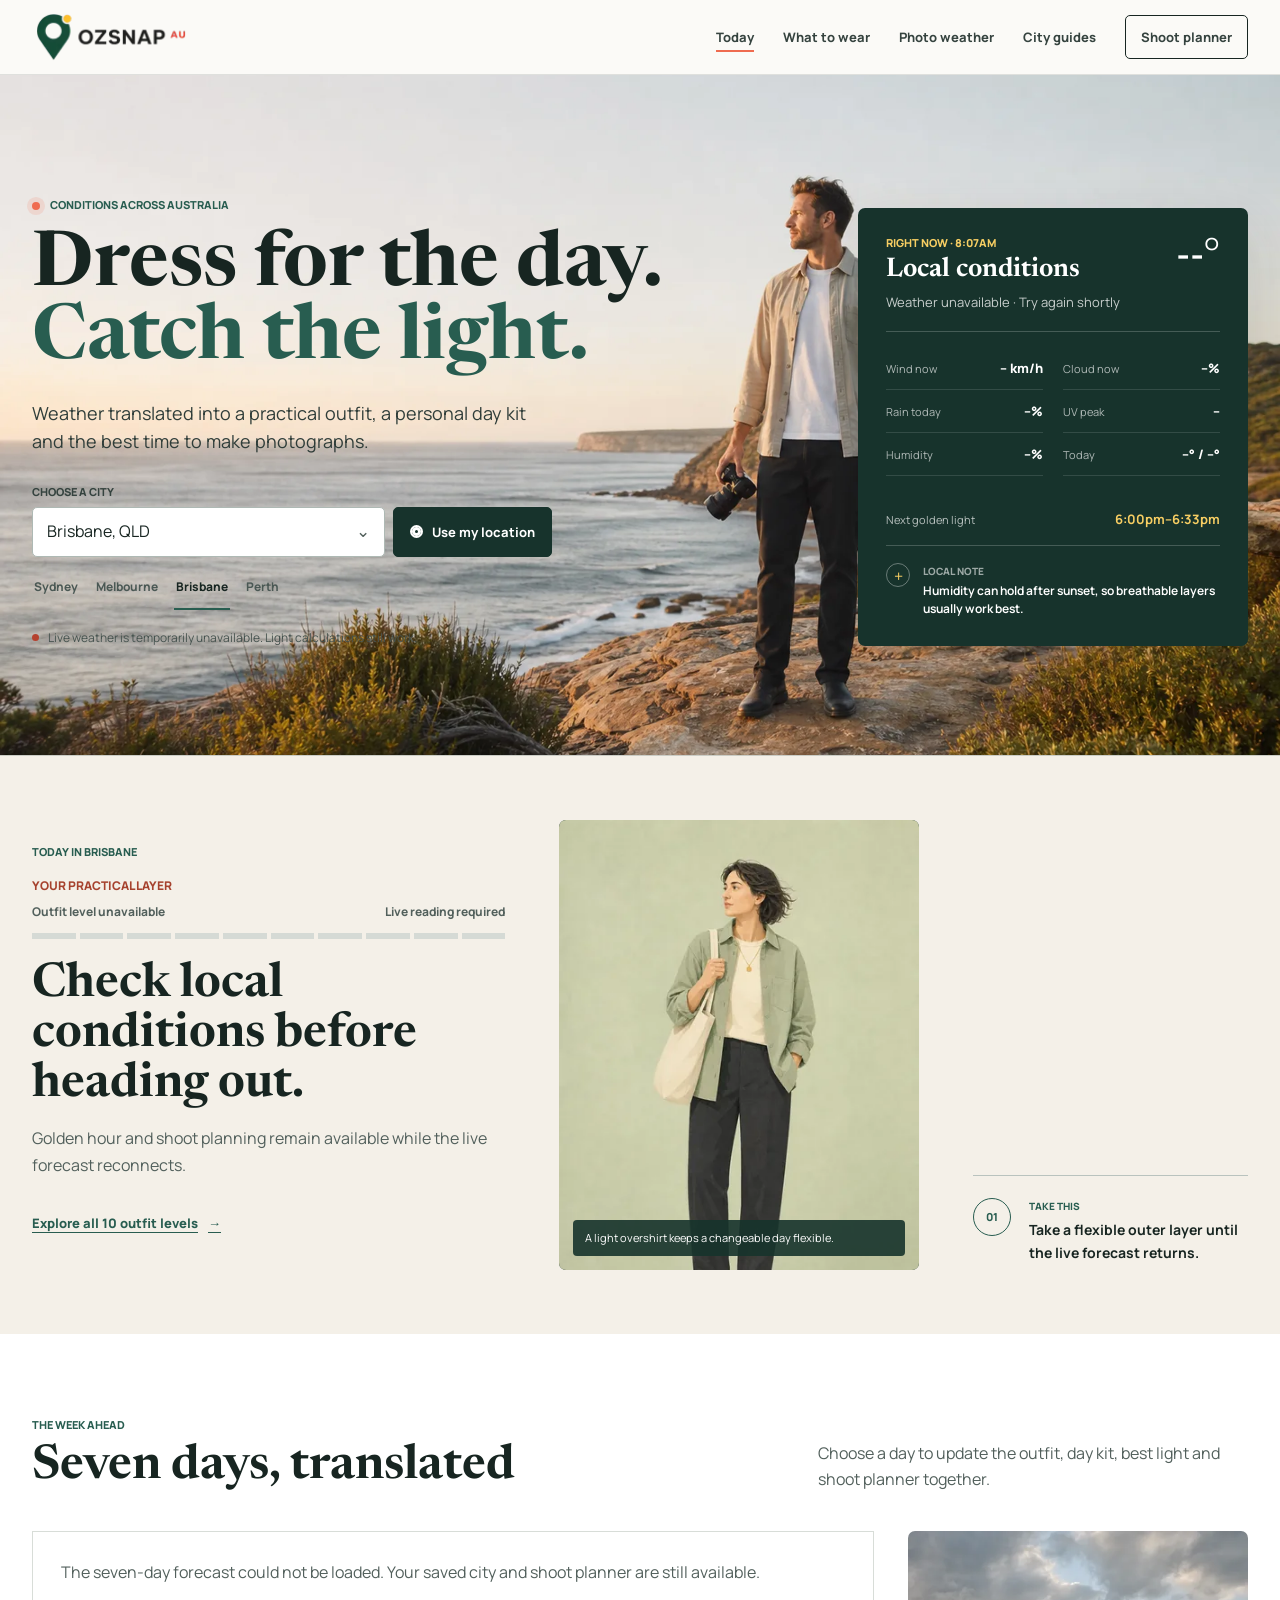
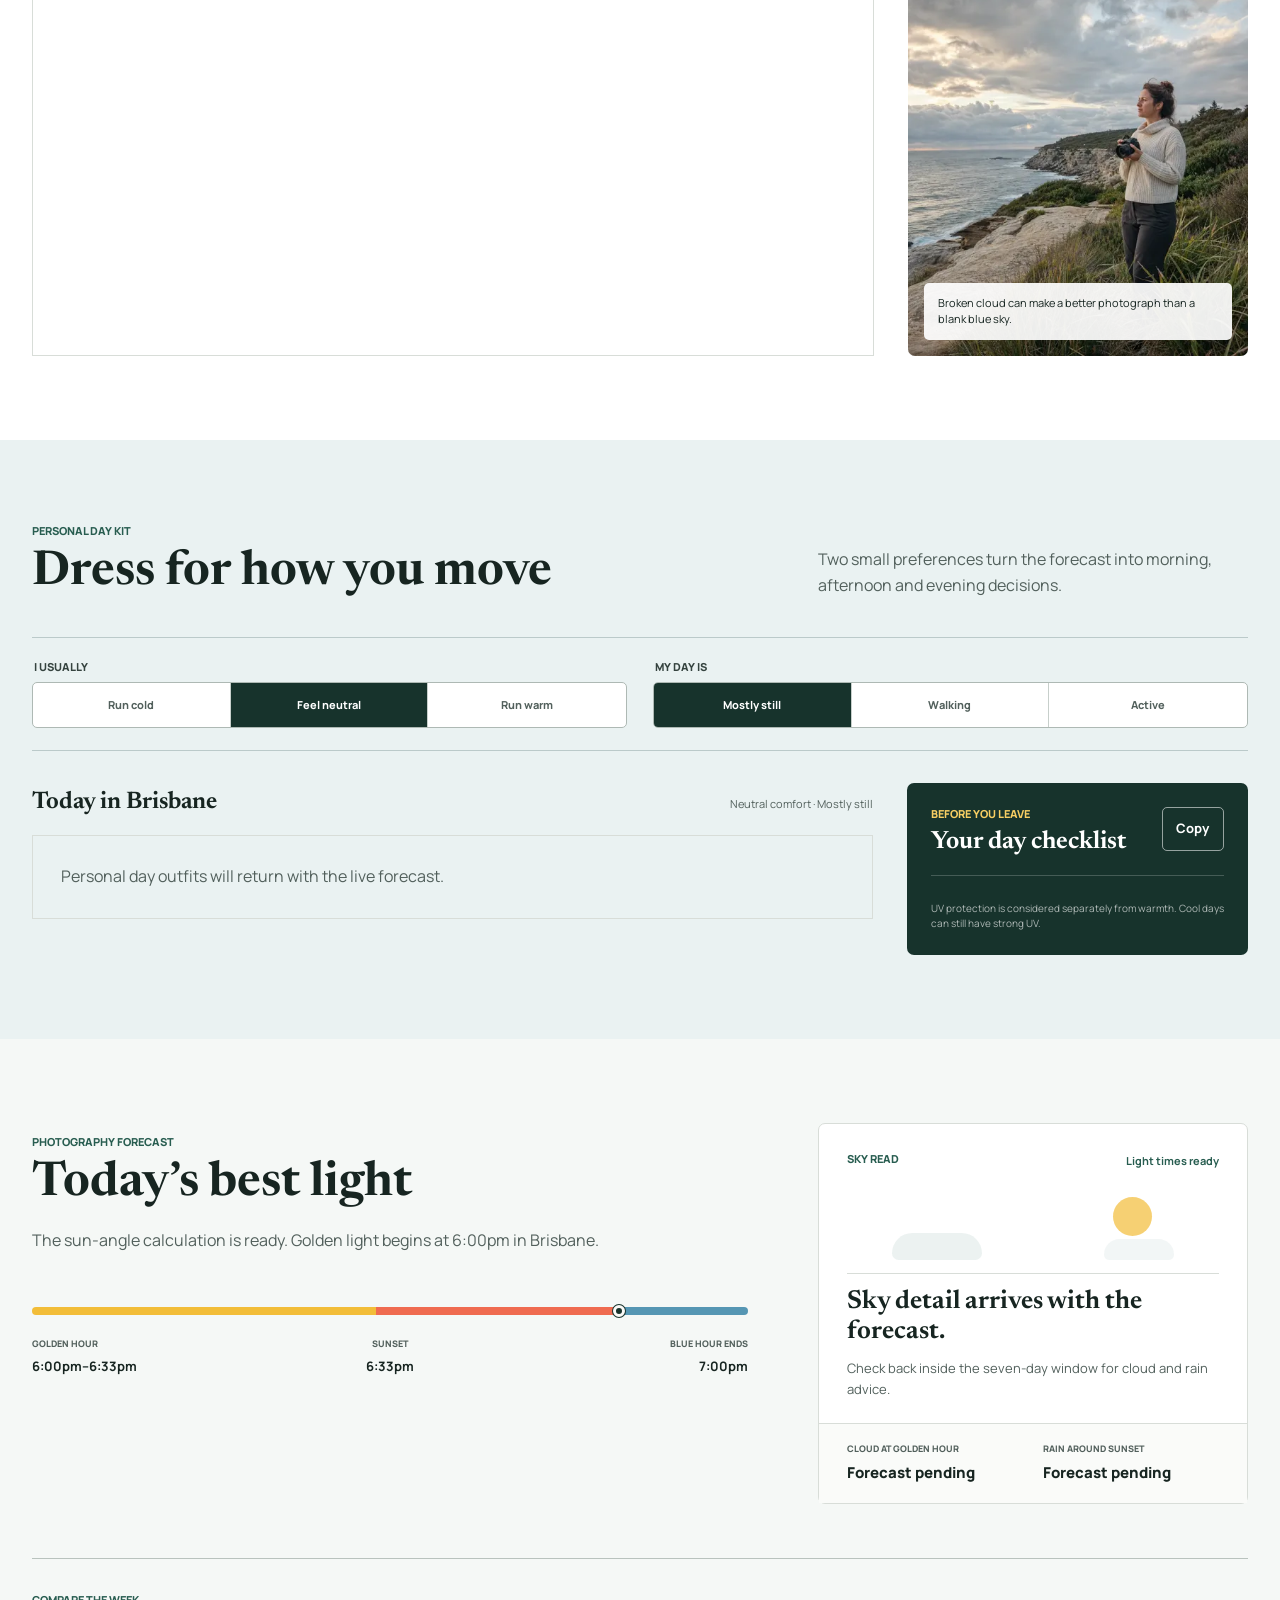
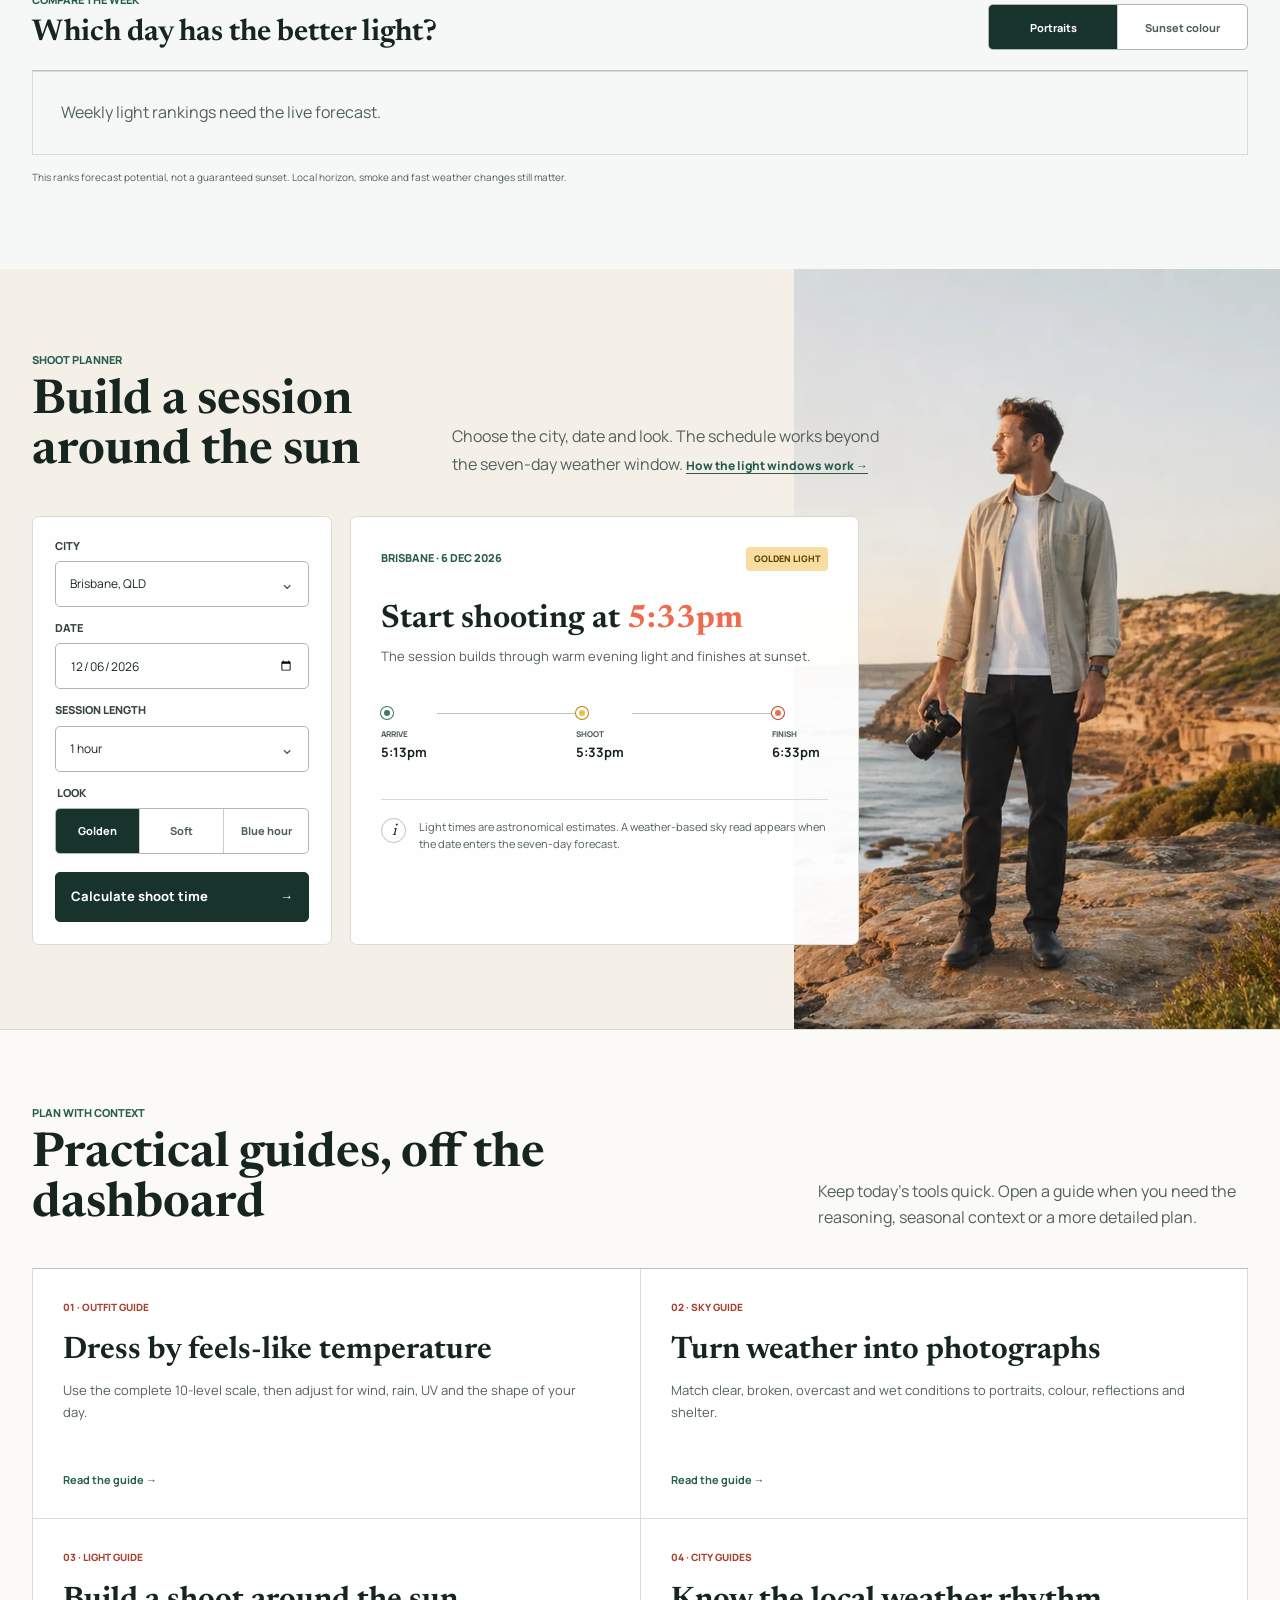
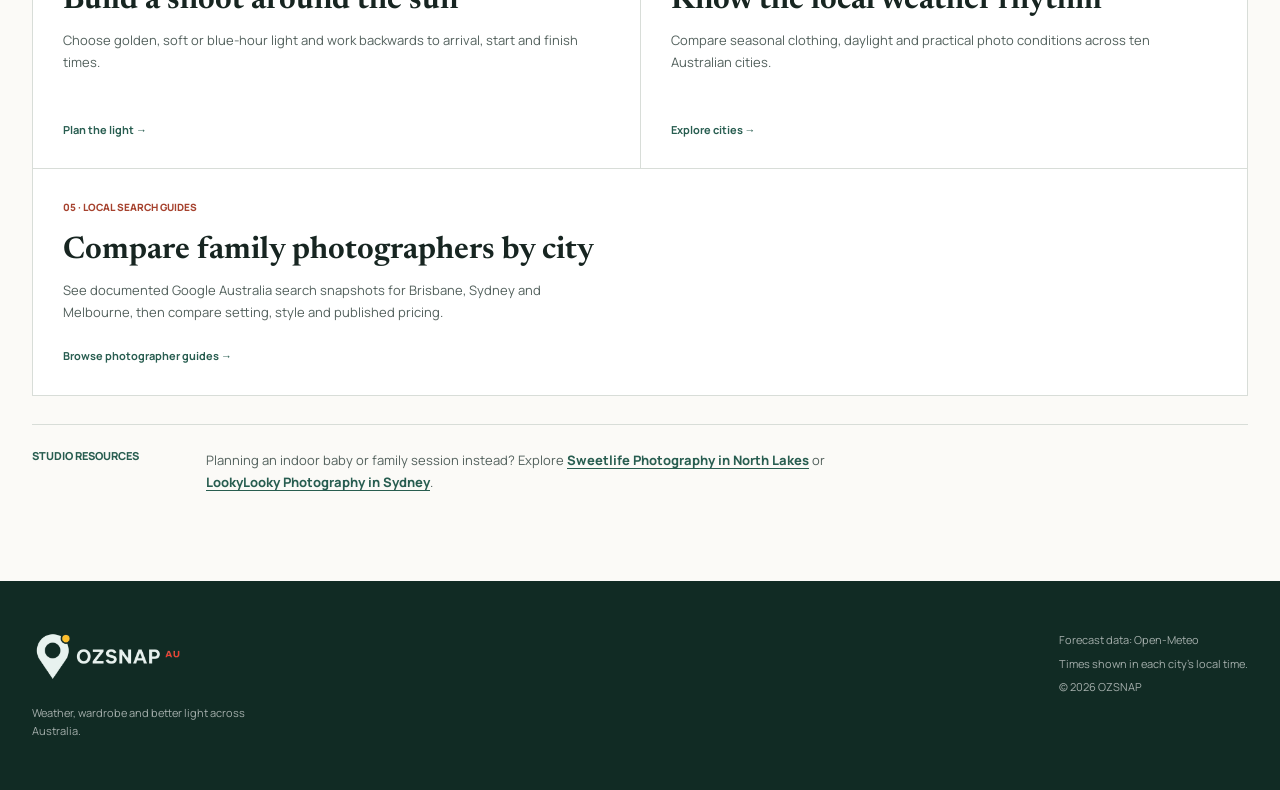
==== commit 06993abc: "Add city family photographer search guides" ====
--- a/index.html
+++ b/index.html
@@ -28,7 +28,7 @@
     <link rel="preload" href="/assets/fonts/manrope-latin.woff2" as="font" type="font/woff2" crossorigin>
     <link rel="preload" href="/assets/fonts/newsreader-latin.woff2" as="font" type="font/woff2" crossorigin>
     <link rel="preload" href="/assets/photos/coastal-hero.webp" as="image" type="image/webp" imagesrcset="/assets/photos/coastal-hero-960.webp 960w, /assets/photos/coastal-hero.webp 1920w" imagesizes="100vw" fetchpriority="high">
-    <link rel="stylesheet" href="/style.min.css?v=20260715-1">
+    <link rel="stylesheet" href="/style.min.css?v=20260715-2">
     <script type="application/ld+json">
     {
       "@context": "https://schema.org",
@@ -423,6 +423,7 @@
                     <a href="/photography-weather-guide/"><span>02 · Sky guide</span><h3>Turn weather into photographs</h3><p>Match clear, broken, overcast and wet conditions to portraits, colour, reflections and shelter.</p><strong>Read the guide <span aria-hidden="true">→</span></strong></a>
                     <a href="/golden-hour-calculator/"><span>03 · Light guide</span><h3>Build a shoot around the sun</h3><p>Choose golden, soft or blue-hour light and work backwards to arrival, start and finish times.</p><strong>Plan the light <span aria-hidden="true">→</span></strong></a>
                     <a href="/australia-city-guides/"><span>04 · City guides</span><h3>Know the local weather rhythm</h3><p>Compare seasonal clothing, daylight and practical photo conditions across ten Australian cities.</p><strong>Explore cities <span aria-hidden="true">→</span></strong></a>
+                    <a href="/family-photographers/"><span>05 · Local search guides</span><h3>Compare family photographers by city</h3><p>See documented Google Australia search snapshots for Brisbane, Sydney and Melbourne, then compare setting, style and published pricing.</p><strong>Browse photographer guides <span aria-hidden="true">→</span></strong></a>
                 </div>
                 <aside class="photography-resources" aria-labelledby="photography-resources-title">
                     <p class="section-label" id="photography-resources-title">Studio resources</p>
@@ -447,6 +448,6 @@
     </footer>
 
     <div class="toast" id="toast" role="status" aria-live="polite"></div>
-    <script src="/script.min.js?v=20260714-7" defer></script>
+    <script src="/script.min.js?v=20260715-2" defer></script>
 </body>
 </html>
--- a/style.min.css
+++ b/style.min.css
@@ -1 +1 @@
-@keyframes pulse{0%{opacity:.48}to{opacity:1}}@font-face{font-family:"Manrope";src:url(/assets/fonts/manrope-latin.woff2)format("woff2");font-display:swap;font-style:normal;font-weight:400 800}@font-face{font-family:"Newsreader";src:url(/assets/fonts/newsreader-latin.woff2)format("woff2");font-display:swap;font-style:normal;font-weight:400 700}:root{--ink:#172521;--ink-soft:#52605c;--forest:#17332c;--forest-2:#285d50;--forest-3:#3e7868;--sun:#f2bd38;--coral:#ef6b50;--coral-text:#a6422e;--sky:#eaf2f2;--paper:#fbfaf7;--warm:#f4f0e8;--line:#d8ddd8;--line-dark:#b9c3be;--white:#ffffff;--shadow:0 20px 54px rgba(29, 45, 39, 0.12);--page:1380px;--ease:cubic-bezier(0.22, 1, 0.36, 1)}*,::after,::before{box-sizing:border-box}body,html{overflow-x:hidden}html{scroll-behavior:smooth;scroll-padding-top:86px}body{color:var(--ink);background:var(--paper);font-family:"Manrope",sans-serif;font-size:16px;line-height:1.6;letter-spacing:0;-webkit-font-smoothing:antialiased}body.nav-open{overflow:hidden}button,input,select{font:inherit;letter-spacing:0}a,button,input[type=date],select,summary{-webkit-tap-highlight-color:transparent}button,input[type=date],select,summary{cursor:pointer}img{display:block;max-width:100%}body,dd,dl,fieldset,figure,h1,h2,h3,p{margin:0}h1,h2,h3{font-family:"Newsreader",serif;font-weight:650;letter-spacing:0}h2{font-size:48px;line-height:1.04}h3{font-size:28px;line-height:1.15}a{color:inherit}:focus-visible{outline:3px solid var(--coral);outline-offset:3px}.page-shell{width:min(calc(100% - 64px),var(--page));margin-inline:auto}.visually-hidden{position:absolute!important;width:1px!important;height:1px!important;padding:0!important;margin:-1px!important;overflow:hidden!important;clip:rect(0,0,0,0)!important;white-space:nowrap!important;border:0!important}.skip-link{position:fixed;top:12px;left:12px;z-index:1000;padding:10px 14px;color:var(--white);background:var(--forest);transform:translateY(-150%)}.skip-link:focus{transform:translateY(0)}.site-header{position:sticky;top:0;z-index:100;min-height:74px;border-bottom:1px solid rgba(23,37,33,.12);background:rgba(251,250,247,.96);backdrop-filter:blur(10px)}.header-inner{min-height:74px;display:flex;align-items:center;justify-content:space-between;gap:32px}.brand,.site-nav a{display:inline-flex;align-items:center;min-height:44px;text-decoration:none}.brand-logo{width:158px;height:auto}.site-nav{display:flex;align-items:center;gap:29px}.site-nav a{position:relative;color:#35433f;font-size:13px;font-weight:750}.site-nav a:not(.nav-action)::after{content:"";position:absolute;right:0;bottom:7px;left:0;height:2px;background:var(--coral);transform:scaleX(0);transform-origin:left;transition:transform 180ms var(--ease)}.site-nav a:focus-visible::after,.site-nav a:hover::after,.site-nav a[aria-current=page]::after{transform:scaleX(1)}.site-nav .nav-action{padding:0 15px;border:1px solid var(--ink);border-radius:5px;transition:color 180ms ease,background-color 180ms ease}.site-nav .nav-action:hover{color:var(--white);background:var(--forest)}.menu-toggle{display:none;width:44px;height:44px;padding:0;border:0;background:0 0}.menu-toggle span{display:block;width:21px;height:2px;margin:5px auto;background:var(--ink);transition:transform 180ms ease,opacity 180ms ease}.hero-stage{position:relative;min-height:680px;overflow:hidden;border-bottom:1px solid rgba(23,37,33,.14);background:#e8e7e1}.hero-media{position:absolute;inset:0}.hero-media img{width:100%;height:100%;object-fit:cover;object-position:center 49%}.hero-layout{position:relative;z-index:1;min-height:680px;display:grid;grid-template-columns:minmax(0,1fr) 390px;align-items:center;gap:48px;padding-block:66px 42px}.hero-copy{align-self:center;max-width:700px}.eyebrow,.section-label{color:var(--forest-2);font-size:11px;font-weight:800;line-height:1.35;text-transform:uppercase}.eyebrow{display:flex;align-items:center;gap:10px;margin-bottom:18px}.live-dot{width:8px;height:8px;border-radius:50%;background:var(--coral);box-shadow:0 0 0 5px rgba(239,107,80,.15)}.hero-copy h1{max-width:660px;margin-bottom:23px;font-size:76px;line-height:.96;text-wrap:balance}.hero-copy h1 span{color:var(--forest-2)}.intro-text{max-width:520px;color:#2f3d39;font-size:18px;line-height:1.55}.city-picker{max-width:520px;margin-top:29px}.city-picker>label,.form-row>label,.light-preference legend,.preference-bar legend{display:block;margin-bottom:8px;color:#35433f;font-size:11px;font-weight:800;line-height:1.3;text-transform:uppercase}.picker-row{display:grid;grid-template-columns:minmax(0,1fr) auto;gap:8px}.select-wrap{position:relative}.select-wrap::after{content:"⌄";position:absolute;right:15px;top:50%;color:var(--ink-soft);font-size:17px;line-height:1;pointer-events:none;transform:translateY(-58%)}input[type=date],select{width:100%;padding:0 44px 0 14px;border:1px solid #aeb9b4;border-radius:5px;color:var(--ink);background:var(--white);appearance:none}input[type=date]{min-height:50px;padding:0 14px;appearance:auto}.calculate-button,.location-button,select{min-height:50px}.calculate-button,.copy-kit-button,.location-button{border:1px solid var(--forest);border-radius:5px;font-size:13px;font-weight:750;transition:color 180ms ease,background-color 180ms ease,transform 180ms var(--ease)}.location-button{display:inline-flex;align-items:center;gap:9px;padding:0 16px;color:var(--white);background:var(--forest)}.calculate-button:hover,.copy-kit-button:hover,.location-button:hover{color:var(--white);background:var(--forest-2)}.calculate-button:active,.copy-kit-button:active,.location-button:active{transform:translateY(1px)}.location-button:disabled{cursor:wait;opacity:.65}.location-target{width:13px;height:13px;border:2px solid currentColor;border-radius:50%;box-shadow:inset 0 0 0 3px currentColor}.city-quick-list{display:flex;gap:14px;margin-top:9px;overflow-x:auto;scrollbar-width:none}.city-quick-list::-webkit-scrollbar{display:none}.city-chip{flex:0 0 auto;min-height:44px;padding:0 2px;border:0;border-bottom:2px solid transparent;color:#4a5854;background:0 0;font-size:12px;font-weight:750}.city-chip.active,.city-chip:hover{border-color:var(--forest-2);color:var(--ink)}.weather-status{min-height:36px;display:flex;align-items:center;gap:9px;margin-top:10px;color:#46534f;font-size:12px}.status-indicator{width:7px;height:7px;flex:0 0 auto;border-radius:50%;background:#7e8c88}.weather-status.live .status-indicator{background:#187b54}.weather-status.saved .status-indicator{background:#a87500}.weather-status.error .status-indicator{background:#b5412e}.conditions-panel{align-self:center;padding:28px;border-radius:7px;color:var(--white);background:var(--forest);box-shadow:var(--shadow)}.conditions-panel .section-label,.footer-links a:hover{color:#f7ce63}.panel-heading{display:flex;align-items:flex-start;justify-content:space-between;gap:20px}.panel-heading h2{margin-top:5px;font-size:27px}.hero-temperature{font-family:"Newsreader",serif;font-size:42px;font-weight:650;line-height:1}.hero-condition{margin-top:8px;padding-bottom:19px;border-bottom:1px solid rgba(255,255,255,.2);color:rgba(255,255,255,.76);font-size:13px}.condition-grid{display:grid;grid-template-columns:1fr 1fr;gap:0 20px;padding-block:15px}.condition-grid>div,.hero-light-glance{display:flex;justify-content:space-between}.condition-grid>div{min-height:43px;align-items:center;gap:8px;border-bottom:1px solid rgba(255,255,255,.12)}.condition-grid dt{color:rgba(255,255,255,.66);font-size:11px}.condition-grid dd,.local-note p{font-size:13px;font-weight:800}.hero-light-glance{align-items:baseline;gap:20px;margin-top:3px;padding:15px 0;border-bottom:1px solid rgba(255,255,255,.2)}.hero-light-glance span{color:rgba(255,255,255,.7);font-size:11px}.hero-light-glance strong{color:#f7ce63;font-size:13px}.local-note{display:grid;grid-template-columns:26px 1fr;gap:11px;padding-top:17px}.local-note>span{width:24px;height:24px;display:grid;place-items:center;border:1px solid rgba(255,255,255,.35);border-radius:50%;color:#f7ce63}.local-note p{margin-bottom:3px;color:rgba(255,255,255,.58);font-size:10px;text-transform:uppercase}.local-note strong{display:block;font-size:12px;font-weight:650;line-height:1.5}.current-band{background:var(--warm)}.outfit-panel{min-height:560px;display:grid;grid-template-columns:minmax(0,1fr) 360px minmax(240px,.58fr);align-items:center;gap:54px;padding-block:64px}.outfit-copy{max-width:560px}.outfit-copy>.section-label{margin-bottom:16px}.recommendation-label{margin-bottom:7px;color:var(--coral-text);font-size:12px;font-weight:800;text-transform:uppercase}.outfit-level-row{display:flex;justify-content:space-between;gap:20px;color:var(--ink-soft);font-size:12px;font-weight:750}.outfit-meter{display:grid;grid-template-columns:repeat(10,1fr);gap:4px;margin-block:12px 22px}.outfit-meter span{height:6px;background:#d5dad5}.outfit-meter span.active:nth-child(-n+3){background:var(--forest-3)}.outfit-meter span.active:nth-child(n+4):nth-child(-n+7){background:var(--sun)}.outfit-meter span.active:nth-child(n+8){background:var(--coral)}.outfit-copy h2{max-width:570px;font-size:48px}.outfit-copy #outfit-detail{max-width:550px;margin-top:14px;color:var(--ink-soft);line-height:1.7}.text-link{min-height:44px;display:inline-flex;align-items:center;gap:10px;margin-top:22px;color:var(--forest-2);font-size:13px;font-weight:800;text-decoration-thickness:1px;text-underline-offset:4px}.text-link span{transition:transform 180ms var(--ease)}.text-link:hover span{transform:translateX(4px)}.outfit-visual{position:relative;height:450px;overflow:hidden;border-radius:7px;background:var(--forest)}.outfit-visual img{object-position:center top;transition:opacity 180ms ease,transform 400ms var(--ease)}.outfit-visual.loading img{opacity:.58}.outfit-visual:hover img{transform:scale(1.015)}.outfit-visual figcaption{position:absolute;right:14px;bottom:14px;left:14px;padding:10px 12px;border-radius:4px;color:var(--white);background:rgba(23,51,44,.9);font-size:11px;line-height:1.45}.essential-tip{align-self:end;display:grid;grid-template-columns:42px 1fr;gap:14px;padding:22px 0 6px;border-top:1px solid var(--line-dark)}.segmented-control label,.tip-number{display:grid;place-items:center;font-size:11px}.essential-tip p,.tip-number{color:var(--forest-2);font-weight:800}.tip-number{width:38px;height:38px;border:1px solid var(--forest-2);border-radius:50%}.essential-tip p{margin-bottom:5px;font-size:10px;text-transform:uppercase}.essential-tip strong{display:block;font-size:14px;line-height:1.6}.day-kit-section,.field-guide-section,.forecast-section,.light-section,.method-section,.planner-section,.questions-section{padding-block:84px}.forecast-section{background:var(--white)}.section-heading-row{display:flex;align-items:end;justify-content:space-between;gap:56px;margin-bottom:38px}.section-heading-row .section-label{margin-bottom:10px}.section-heading-row>p{max-width:430px;color:var(--ink-soft);line-height:1.65}.forecast-editorial{display:grid;grid-template-columns:minmax(0,1fr) 340px;gap:34px}.forecast-grid{min-width:0;display:grid;grid-template-columns:repeat(7,minmax(102px,1fr));gap:8px}.forecast-card{min-width:0;min-height:304px;display:flex;flex-direction:column;align-items:flex-start;padding:18px 14px;border:1px solid var(--line);border-radius:6px;color:var(--ink);background:var(--white);text-align:left;transition:border-color 180ms ease,background-color 180ms ease,transform 180ms var(--ease)}.forecast-card:hover{border-color:var(--forest-3);transform:translateY(-2px)}.forecast-card.selected{border-color:var(--forest-2);background:#f2f6f3;box-shadow:inset 0 3px 0 var(--forest-2)}.forecast-day{color:var(--forest-2);font-size:10px;font-weight:850;text-transform:uppercase}.forecast-icon{min-height:54px;display:flex;align-items:center;color:var(--forest-2);font-family:"Newsreader",serif;font-size:32px}.forecast-temp{display:block;font-family:"Newsreader",serif;font-size:25px;line-height:1}.forecast-temp small{color:var(--ink-soft);font-size:15px;font-weight:500}.forecast-outfit{min-height:58px;display:flex;flex-direction:column;align-items:flex-start;margin-top:19px;color:var(--ink);font-size:11px;font-weight:750;line-height:1.45}.forecast-rain{margin-top:auto;color:var(--ink-soft);font-size:10px}.forecast-skeleton{min-height:304px;border:1px solid var(--line);border-radius:6px;background:#f1f3f0;animation:pulse 1.2s ease-in-out infinite alternate}.forecast-error{grid-column:1/-1;padding:28px;border:1px solid var(--line);color:var(--ink-soft)}.forecast-photo{position:relative;min-height:304px;overflow:hidden;border-radius:7px}.forecast-photo img,.guide-hero-visual>img,.outfit-visual img{width:100%;height:100%;object-fit:cover}.forecast-photo figcaption{position:absolute;right:16px;bottom:16px;left:16px;padding:12px 14px;border-radius:5px;color:var(--ink);background:rgba(255,255,255,.92);font-size:11px;line-height:1.5}.day-kit-section{background:var(--sky)}.preference-bar{display:grid;grid-template-columns:1fr 1fr;gap:26px;margin-bottom:32px;padding-block:22px;border-top:1px solid #bbcaca;border-bottom:1px solid #bbcaca}.best-days-heading fieldset,.light-preference,.preference-bar fieldset{min-width:0;padding:0;border:0}.segmented-control{display:grid;grid-auto-flow:column;grid-auto-columns:1fr;border:1px solid #aeb9b4;border-radius:5px;overflow:hidden;background:var(--white)}.segmented-control input{position:absolute;opacity:0;pointer-events:none}.segmented-control label{min-height:44px;padding:0 12px;border-right:1px solid #c7cfcb;color:var(--ink-soft);font-weight:750;text-align:center;cursor:pointer;transition:color 160ms ease,background-color 160ms ease}.segmented-control label:last-child{border-right:0}.segmented-control input:checked+label{color:var(--white);background:var(--forest)}.segmented-control input:focus-visible+label{box-shadow:inset 0 0 0 3px var(--coral)}.day-kit-layout{display:grid;grid-template-columns:minmax(0,1.6fr) minmax(280px,.65fr);gap:34px}.daypart-wrap{min-width:0}.daypart-heading{display:flex;align-items:baseline;justify-content:space-between;gap:20px;margin-bottom:14px}.daypart-heading p{font-weight:650}.daypart-heading span{color:var(--ink-soft);font-size:11px}.daypart-grid{display:grid;grid-template-columns:repeat(3,1fr);gap:10px}.daypart-card{min-width:0;min-height:260px;display:flex;flex-direction:column;padding:20px;border:1px solid #bdcccc;border-radius:6px;background:rgba(255,255,255,.72)}.daypart-topline{display:flex;align-items:center;justify-content:space-between;gap:12px}.daypart-level,.daypart-topline span{color:var(--forest-2);font-size:10px;font-weight:850;text-transform:uppercase}.daypart-heading p,.daypart-topline strong{font-family:"Newsreader",serif;font-size:24px}.daypart-level{margin-top:24px;color:var(--coral-text)}.daypart-card h3{margin-top:5px;font-size:23px}.daypart-card p:last-child{margin-top:auto;padding-top:18px;color:var(--ink-soft);font-size:11px;line-height:1.55}.packing-list{padding:24px;border-radius:7px;color:var(--white);background:var(--forest)}.packing-list .section-label{margin-bottom:7px;color:#f7ce63}.packing-heading{display:flex;align-items:flex-start;justify-content:space-between;gap:18px;padding-bottom:18px;border-bottom:1px solid rgba(255,255,255,.2)}.packing-heading h3{font-size:25px}.copy-kit-button{min-width:62px;min-height:44px;color:var(--white);border-color:rgba(255,255,255,.55);background:0 0}.packing-list ul{display:grid;gap:0;margin:8px 0 0;padding:0;list-style:none}.packing-list li{position:relative;min-height:44px;display:flex;align-items:center;padding:8px 0 8px 28px;border-bottom:1px solid rgba(255,255,255,.12);font-size:12px;line-height:1.4}.packing-list li::before{content:"";position:absolute;left:0;width:16px;height:16px;border:1px solid rgba(255,255,255,.6);border-radius:3px}.packing-note{margin-top:17px;color:rgba(255,255,255,.65);font-size:10px;line-height:1.5}.light-section{background:#f5f8f6}.light-layout{display:grid;grid-template-columns:minmax(0,1fr) 430px;gap:70px;align-items:stretch}.light-overview{padding-block:12px 26px}.light-overview .section-label{margin-bottom:10px}.light-intro{max-width:620px;margin-top:17px;color:var(--ink-soft);line-height:1.7}.light-timeline{margin-top:53px}.timeline-track{position:relative;height:8px;display:grid;grid-template-columns:48% 34% 18%;overflow:visible;border-radius:8px}.timeline-daylight{background:var(--sun);border-radius:8px 0 0 8px}.timeline-golden{background:var(--coral)}.timeline-blue{background:#5596b3;border-radius:0 8px 8px 0}.timeline-sunset{position:absolute;left:82%;top:50%;width:12px;height:12px;border:3px solid var(--paper);border-radius:50%;background:var(--forest);box-shadow:0 0 0 1px var(--forest);transform:translate(-50%,-50%)}.timeline-labels{display:grid;grid-template-columns:1fr 1fr 1fr;gap:20px;margin-top:22px}.timeline-labels div:nth-child(2){text-align:center}.timeline-labels div:last-child{text-align:right}.photo-facts dt,.timeline-labels span{display:block;color:var(--ink-soft);font-size:9px;font-weight:800;text-transform:uppercase}.timeline-labels strong{display:block;margin-top:4px;font-size:13px}.photo-condition{padding:28px;border:1px solid var(--line);border-radius:7px;background:var(--white)}.photo-condition-topline{display:flex;justify-content:space-between;gap:18px}.photo-condition-topline strong{color:var(--forest-2);font-size:11px}.sky-diagram{position:relative;height:82px;margin-block:22px 14px;overflow:hidden;border-bottom:1px solid var(--line)}.sky-diagram i,.sky-diagram span{position:absolute;bottom:13px;border-radius:24px 24px 8px 8px;background:#dfe9e8}.sky-diagram span{width:90px;height:27px;left:12%}.sky-diagram i{right:12%;width:70px;height:21px;opacity:.72}.sky-diagram b{position:absolute;right:18%;top:5px;width:39px;height:39px;border-radius:50%;background:var(--sun)}.photo-condition h3{margin-top:6px;font-size:26px}.photo-condition>p{margin-top:10px;color:var(--ink-soft);font-size:13px;line-height:1.65}.photo-facts{display:grid;grid-template-columns:1fr 1fr;gap:20px;margin:22px -28px -28px;padding:18px 28px;border-top:1px solid var(--line);background:#fafbf9}.photo-facts dd{margin-top:5px;font-size:15px;font-weight:800}.best-days-tool{margin-top:54px;padding-top:34px;border-top:1px solid var(--line-dark)}.best-days-heading{display:flex;align-items:end;justify-content:space-between;gap:30px;margin-bottom:20px}.best-days-heading .section-label{margin-bottom:8px}.best-days-heading h3{font-size:30px}.goal-control{min-width:260px}.best-days-list{border-top:1px solid var(--line-dark)}.best-day-row{width:100%;min-height:78px;display:grid;grid-template-columns:48px minmax(140px,1fr) repeat(4,minmax(72px,.55fr)) auto;align-items:center;gap:20px;padding:13px 8px;border:0;border-bottom:1px solid var(--line);color:var(--ink);background:0 0;text-align:left;transition:background-color 160ms ease}.best-day-row.active,.best-day-row:hover{background:#e8efeb}.best-day-rank{color:var(--forest-2);font-family:"Newsreader",serif;font-size:28px}.best-day-name span,.best-day-name strong,.score-part span,.score-part strong{display:block}.best-day-name strong{font-size:13px}.best-day-name span,.score-part span{color:var(--ink-soft);font-size:10px}.score-part span{font-size:9px;font-weight:750;text-transform:uppercase}.score-part strong{margin-top:3px;font-size:11px}.best-day-action{color:var(--forest-2);font-size:11px;font-weight:800;white-space:nowrap}.forecast-caveat,.planner-result>p{margin-top:14px;color:var(--ink-soft);font-size:10px}.planner-section{position:relative;min-height:690px;overflow:hidden;background:var(--warm)}.planner-photo{position:absolute;top:0;right:0;bottom:0;width:38%;background:url(/assets/photos/coastal-hero.webp)73%center/cover no-repeat}.planner-shell{position:relative;z-index:1}.planner-heading{max-width:850px}.planner-layout{width:min(890px,68%);display:grid;grid-template-columns:300px minmax(0,1fr);align-items:stretch;gap:18px}.planner-form,.planner-result{border:1px solid var(--line);border-radius:7px;background:rgba(255,255,255,.96)}.planner-form{padding:22px}.form-row+.form-row{margin-top:14px}.form-row input,.form-row select{min-height:46px;font-size:12px}.light-preference{margin-top:16px}.light-preference .segmented-control label{padding-inline:6px}.calculate-button{width:100%;display:flex;align-items:center;justify-content:space-between;margin-top:18px;padding:0 15px;color:var(--white);background:var(--forest)}.planner-result{min-width:0;padding:30px}.result-topline{display:flex;align-items:center;justify-content:space-between;gap:20px}.result-topline>span{padding:5px 8px;border-radius:4px;color:#5c4300;background:#f8dda0;font-size:9px;font-weight:800;text-transform:uppercase}.planner-result h3{margin-top:30px;font-size:32px}.planner-result h3 strong{color:var(--coral)}.planner-result>p{margin-top:8px;font-size:13px}.schedule-line{display:grid;grid-template-columns:auto 1fr auto 1fr auto;align-items:start;margin-top:40px}.schedule-line>div{min-width:56px}.schedule-dot{width:12px;height:12px;display:block;margin-bottom:9px;border:3px solid var(--white);border-radius:50%;background:var(--forest-3);box-shadow:0 0 0 1px var(--forest-3)}.schedule-dot.shoot{background:var(--sun);box-shadow:0 0 0 1px #b88409}.schedule-dot.finish{background:var(--coral);box-shadow:0 0 0 1px #b34732}.schedule-connector{height:1px;margin-top:6px;background:var(--line-dark)}.schedule-line small,.schedule-line strong{display:block}.schedule-line small{color:var(--ink-soft);font-size:8px;font-weight:800;text-transform:uppercase}.schedule-line strong{margin-top:2px;font-size:13px}.result-note{display:grid;grid-template-columns:26px 1fr;gap:12px;margin-top:36px;padding-top:18px;border-top:1px solid var(--line)}.result-note span{width:25px;height:25px;display:grid;place-items:center;border:1px solid var(--line-dark);border-radius:50%;font-family:"Newsreader",serif;font-style:italic}.result-note p{color:var(--ink-soft);font-size:11px;line-height:1.55}.field-guide-section{background:#f5d584}.field-guide-grid{display:grid;grid-template-columns:repeat(4,1fr);border-top:1px solid rgba(86,67,12,.35);border-bottom:1px solid rgba(86,67,12,.35)}.field-card{min-width:0;padding:28px 25px 32px;border-right:1px solid rgba(86,67,12,.25)}.field-card:last-child,.light-comparison article:last-child{border-right:0}.field-icon{width:34px;height:34px;display:grid;place-items:center;margin-bottom:28px;border:1px solid rgba(52,46,24,.5);border-radius:50%;font-size:10px;font-weight:850}.field-card>p:first-of-type{color:#5d511f;font-size:9px;font-weight:800;text-transform:uppercase}.field-card h3{margin-top:4px;font-size:23px}.field-card>p:last-child{margin-top:12px;color:#554c2c;font-size:12px;line-height:1.6}.field-guide-link{color:#40370f}.method-section{background:var(--forest)}.method-layout{display:grid;grid-template-columns:.75fr 1.25fr;gap:80px;color:var(--white)}.method-layout .section-label{margin-bottom:10px;color:#f7ce63}.method-layout h2{max-width:460px}.method-copy{display:grid;grid-template-columns:1fr 1fr;gap:34px}.method-copy p{color:rgba(255,255,255,.72);font-size:14px;line-height:1.75}.questions-section{display:grid;grid-template-columns:.62fr 1.38fr;gap:80px}.questions-intro .section-label{margin-bottom:10px}.question-list{border-top:1px solid var(--line-dark)}.question-list details{border-bottom:1px solid var(--line-dark)}.question-list summary{position:relative;min-height:58px;display:flex;align-items:center;padding:12px 46px 12px 0;font-weight:750;list-style:none}.question-list summary::-webkit-details-marker{display:none}.question-list summary::after{content:"+";position:absolute;right:4px;top:50%;color:var(--forest-2);font-size:24px;font-weight:400;transform:translateY(-50%)}.question-list details[open] summary::after{content:"−"}.question-list details p{max-width:680px;padding:0 44px 20px 0;color:var(--ink-soft);font-size:13px;line-height:1.7}.site-footer{padding-block:50px;color:var(--white);background:#112b24}.footer-inner{display:grid;grid-template-columns:1fr auto;gap:70px}.footer-logo .brand-logo{width:152px}.footer-brand>p,.footer-meta p{color:rgba(255,255,255,.62);font-size:11px}.footer-brand>p{max-width:240px;margin-top:15px}.footer-links{display:flex;flex-direction:column;align-items:flex-start;gap:8px}.footer-links>p{margin-bottom:5px;color:rgba(255,255,255,.5);font-size:9px;font-weight:800;text-transform:uppercase}.footer-links a{min-height:34px;display:inline-flex;align-items:center;font-size:12px;font-weight:750;text-decoration:none}.footer-meta{display:grid;align-content:start;gap:6px}.toast{position:fixed;z-index:200;right:24px;bottom:24px;max-width:min(360px,calc(100% - 48px));padding:12px 16px;border-radius:5px;color:var(--white);background:var(--forest);box-shadow:var(--shadow);font-size:12px;pointer-events:none;opacity:0;transform:translateY(12px);transition:opacity 180ms ease,transform 180ms var(--ease)}.toast.show{opacity:1;transform:translateY(0)}.forecast-outfit small{display:block;margin-top:4px;color:var(--ink-soft);font-size:9px;font-weight:650}.planner-heading>p a{display:inline-block;margin-top:7px;color:var(--forest-2);font-size:12px;font-weight:800;text-underline-offset:3px}.guide-main{background:var(--paper)}.guide-breadcrumbs{display:flex;flex-wrap:wrap;gap:7px;margin-bottom:34px;color:var(--ink-soft);font-size:11px}.guide-header-link{min-height:44px;display:inline-flex;align-items:center;gap:8px;color:var(--forest-2);font-size:12px;font-weight:800;text-decoration-thickness:1px;text-underline-offset:4px}.guide-breadcrumbs a{color:var(--forest-2);font-weight:750}.guide-hero{padding-block:64px 72px;border-bottom:1px solid var(--line);background:var(--warm)}.guide-hero-inner{display:grid;grid-template-columns:minmax(0,.88fr) minmax(420px,1.12fr);align-items:center;gap:76px}.guide-hero .section-label{margin-bottom:13px}.guide-hero h1{max-width:720px;font-size:66px;line-height:.98}.guide-lede{max-width:650px;margin-top:20px;color:var(--ink-soft);font-size:18px;line-height:1.65}.guide-hero-visual{position:relative;height:460px;overflow:hidden;border-radius:7px;background:var(--forest)}.outfit-collage{display:grid;grid-template-columns:repeat(3,1fr);gap:1px}.outfit-collage img,.temperature-row img{width:100%;height:460px;object-fit:cover;object-position:center top}.guide-visual-caption{position:absolute;right:18px;bottom:18px;left:18px;padding:12px 14px;border-radius:5px;color:var(--white);background:rgba(23,51,44,.92);font-size:11px}.guide-content{display:grid;grid-template-columns:250px minmax(0,820px);justify-content:center;gap:78px;padding-block:78px 96px}.guide-toc{position:sticky;top:106px;align-self:start;padding-top:13px;border-top:2px solid var(--forest-2)}.guide-toc>p{margin-bottom:12px;font-size:10px;font-weight:850;text-transform:uppercase}.guide-cta a,.guide-toc a{align-items:center;font-size:12px;text-decoration:none}.guide-toc a{min-height:38px;display:flex;border-bottom:1px solid var(--line);color:var(--ink-soft);font-weight:700}.guide-toc a:hover,.guide-toc>p{color:var(--forest-2)}.guide-article section+section{margin-top:70px}.guide-article h2{margin-bottom:20px;font-size:43px}.guide-article h3{margin:30px 0 10px;font-size:28px}.guide-article li,.guide-article p{color:#46534f;line-height:1.78}.guide-article p+p{margin-top:15px}.guide-article ol,.guide-article ul{display:grid;gap:9px;padding-left:22px}.guide-note{margin-block:28px;padding:22px 24px;border-left:4px solid var(--sun);color:var(--ink);background:#f7edce}.guide-note strong{display:block;margin-bottom:5px;font-size:13px}.temperature-scale{margin-top:28px;border-top:1px solid var(--line-dark)}.temperature-row{display:grid;grid-template-columns:76px 112px minmax(0,1fr);align-items:center;gap:24px;min-height:158px;border-bottom:1px solid var(--line)}.temperature-row>strong{color:var(--forest-2);font-family:"Newsreader",serif;font-size:30px}.temperature-row img{width:92px;height:132px;background:var(--forest)}.temperature-row h3{margin:0 0 5px;font-size:25px}.temperature-row p{font-size:13px;line-height:1.6}.level-kicker{display:block;margin-bottom:3px;color:var(--coral-text);font-size:9px;font-weight:850;text-transform:uppercase}.guide-data-grid{display:grid;grid-template-columns:repeat(2,1fr);gap:1px;margin-top:27px;border:1px solid var(--line);background:var(--line)}.guide-data-grid article{min-height:210px;padding:24px;background:var(--white)}.guide-data-grid article>span,.guide-directory-grid>a>span,.light-comparison span{color:var(--coral);font-size:10px;font-weight:850;text-transform:uppercase}.guide-data-grid h3{margin:10px 0 8px;font-size:25px}.guide-data-grid p{font-size:13px;line-height:1.65}.light-comparison{display:grid;grid-template-columns:repeat(3,1fr);margin-top:28px;border-top:1px solid var(--line-dark);border-bottom:1px solid var(--line-dark)}.light-comparison article{padding:28px 22px;border-right:1px solid var(--line)}.guide-directory-grid>a>span,.light-comparison span{color:var(--forest-2)}.light-comparison h3{margin:8px 0;font-size:25px}.light-comparison p{font-size:12px;line-height:1.65}.guide-cta{margin-top:60px;padding:34px;border-radius:7px;color:var(--white);background:var(--forest)}.guide-cta h2{margin:0;font-size:36px}.guide-cta p{margin-top:10px;color:rgba(255,255,255,.7)}.guide-cta a{min-height:48px;display:inline-flex;margin-top:19px;padding:0 16px;border-radius:5px;color:var(--forest);background:#f7ce63;font-weight:850}.guide-cta a:hover{background:var(--white)}.guide-directory-section{padding-block:76px 88px;border-top:1px solid var(--line);background:var(--paper)}.guide-directory-grid{display:grid;grid-template-columns:repeat(2,minmax(0,1fr));margin-top:34px;border-top:1px solid var(--line-dark);border-left:1px solid var(--line)}.guide-directory-grid>a{min-height:250px;display:flex;flex-direction:column;padding:30px;border-right:1px solid var(--line);border-bottom:1px solid var(--line);color:var(--ink);background:var(--white);text-decoration:none;transition:background-color 180ms ease}.guide-directory-grid>a:hover{background:var(--warm)}.guide-directory-grid>a>span{color:var(--coral-text)}.guide-directory-grid h3{margin-top:18px;font-size:31px}.guide-directory-grid p{max-width:520px;margin-top:10px;color:var(--ink-soft);font-size:13px;line-height:1.7}.guide-directory-grid strong{margin-top:auto;padding-top:24px;color:var(--forest-2);font-size:11px}.photography-resources{display:grid;grid-template-columns:150px minmax(0,680px);gap:24px;margin-top:28px;padding-top:24px;border-top:1px solid var(--line)}.photography-resources>p:last-child{color:var(--ink-soft);font-size:13px;line-height:1.7}.guide-article p a,.guide-data-grid p a,.photography-resources a{color:var(--forest-2);font-weight:750;text-underline-offset:3px}.not-found{min-height:100vh;display:grid;place-content:center;justify-items:start;gap:16px;padding:32px;color:var(--white);background:var(--forest)}.not-found-logo{width:176px;height:auto;margin-bottom:20px}.not-found .section-label{color:#f7ce63}.not-found h1{max-width:720px;font-size:58px;line-height:1}.not-found>p:last-of-type{color:rgba(255,255,255,.7)}.not-found-links{display:flex;flex-wrap:wrap;gap:10px 18px}.not-found-links a,.not-found>a{display:inline-flex;align-items:center}.not-found-links a{min-height:44px;color:#f7ce63;font-size:13px;font-weight:800}.not-found>a{min-height:48px;margin-top:8px;padding:0 16px;border-radius:5px;color:var(--forest);background:#f7ce63;font-size:12px;font-weight:850;text-decoration:none}@media (max-width:1180px){.page-shell{width:min(calc(100% - 48px),var(--page))}.hero-layout{grid-template-columns:minmax(0,1fr) 350px;gap:30px}.hero-copy h1{font-size:66px}.outfit-panel{grid-template-columns:minmax(0,1fr) 320px;gap:42px}.essential-tip{grid-column:1/-1;align-self:auto}.forecast-editorial{grid-template-columns:minmax(0,1fr) 280px}.forecast-grid{grid-template-columns:repeat(7,minmax(112px,1fr));overflow-x:auto;padding-bottom:8px;scroll-snap-type:x proximity}.forecast-card{scroll-snap-align:start}.best-day-row{grid-template-columns:40px minmax(130px,1fr) repeat(3,minmax(66px,.45fr)) auto}.score-part.comfort-part{display:none}.planner-photo{width:32%}.planner-layout{width:73%}}@media (max-width:920px){.outfit-copy h2,h2{font-size:42px}.menu-toggle{display:block;margin-left:auto}.site-nav{position:fixed;top:74px;right:0;bottom:0;left:0;display:flex;flex-direction:column;align-items:stretch;gap:0;padding:20px 24px 48px;background:var(--paper);opacity:0;visibility:hidden;pointer-events:none;transform:translateY(-8px);transition:opacity 180ms ease,transform 220ms var(--ease),visibility 0s linear 220ms}.site-nav.open{opacity:1;visibility:visible;pointer-events:auto;transform:translateY(0);transition-delay:0s}.site-nav .nav-action,.site-nav a{min-height:58px;padding:0;border:0;border-bottom:1px solid var(--line);border-radius:0;font-family:"Newsreader",serif;font-size:24px}.site-nav .nav-action:hover{color:var(--forest-2);background:0 0}.menu-toggle[aria-expanded=true] span:nth-child(1){transform:translateY(7px) rotate(45deg)}.menu-toggle[aria-expanded=true] span:nth-child(2){opacity:0}.menu-toggle[aria-expanded=true] span:nth-child(3){transform:translateY(-7px) rotate(-45deg)}.hero-layout,.hero-stage{min-height:820px}.hero-media img{object-position:59%center;opacity:.56}.hero-layout{grid-template-columns:1fr;align-content:center;gap:32px;padding-block:58px 48px}.hero-copy{max-width:610px}.hero-copy h1{font-size:60px}.conditions-panel{width:min(100%,610px)}.outfit-panel{min-height:0;grid-template-columns:minmax(0,1fr) 300px;padding-block:58px}.outfit-visual{height:400px}.forecast-editorial{grid-template-columns:1fr}.forecast-photo{height:370px}.forecast-photo img{object-position:center 36%}.day-kit-layout,.light-layout{grid-template-columns:1fr}.packing-list{min-height:0}.light-layout{gap:34px}.best-day-row{grid-template-columns:40px minmax(120px,1fr) repeat(2,minmax(62px,.5fr)) auto}.guide-toc>p,.score-part.comfort-part,.score-part.wind-part{display:none}.planner-photo{width:100%;height:320px;top:auto;opacity:.55;background-position:63% 65%}.planner-layout{width:100%}.field-guide-grid{grid-template-columns:repeat(2,1fr)}.field-card:nth-child(2){border-right:0}.field-card:nth-child(-n+2){border-bottom:1px solid rgba(86,67,12,.25)}.guide-hero-inner,.method-layout,.questions-section{grid-template-columns:1fr;gap:38px}.guide-hero-inner{gap:42px}.guide-hero-visual{height:400px}.guide-content{grid-template-columns:1fr;gap:38px}.guide-toc{position:static;display:flex;gap:18px;overflow-x:auto;border-bottom:1px solid var(--line)}.guide-toc a{flex:0 0 auto;border-bottom:0}}@media (max-width:700px){.page-shell{width:min(calc(100% - 32px),var(--page))}h2{font-size:36px}.panel-heading h2,h3{font-size:25px}.brand-logo{width:142px}.hero-layout,.hero-stage{min-height:0}.hero-stage{padding-top:276px;background:var(--warm)}.hero-media{height:276px}.hero-media img{opacity:1;object-position:62%center}.hero-layout{display:block;width:100%;padding:0}.hero-copy{max-width:none;padding:34px 16px 28px}.eyebrow{margin-bottom:13px}.hero-copy h1{margin-bottom:17px;font-size:47px;line-height:.98}.intro-text{font-size:16px}.city-picker{margin-top:24px}.picker-row{grid-template-columns:1fr}.location-button{justify-content:center}.city-quick-list{gap:13px}.weather-status{min-height:44px}.conditions-panel{width:100%;padding:24px 16px;border-radius:0;box-shadow:none}.hero-temperature,.outfit-copy h2{font-size:38px}.condition-grid{gap:0 14px}.condition-grid>div{min-height:46px}.outfit-panel{width:100%;grid-template-columns:1fr;gap:28px;padding:44px 16px}.outfit-visual{width:min(100%,360px);height:420px;margin-inline:auto}.essential-tip{grid-column:auto;margin-top:0}.day-kit-section,.field-guide-section,.forecast-section,.light-section,.method-section,.planner-section,.questions-section{padding-block:58px}.section-heading-row{display:block;margin-bottom:28px}.section-heading-row>p{margin-top:14px;font-size:14px}.forecast-editorial{display:block}.forecast-grid{margin-right:-16px;padding-right:16px;overflow-x:auto;overscroll-behavior-inline:contain;grid-template-columns:repeat(7,128px);scroll-snap-type:x proximity}.forecast-card,.forecast-skeleton{min-height:282px;scroll-snap-align:start}.forecast-photo{height:320px;margin-top:24px}.preference-bar{grid-template-columns:1fr;gap:18px}.segmented-control label{min-height:46px;padding-inline:7px;font-size:10px}.daypart-heading{display:block}.daypart-heading span{display:block;margin-top:3px}.daypart-grid{grid-template-columns:1fr}.daypart-card{min-height:204px}.packing-list{padding:22px 18px}.light-timeline{margin-top:38px}.timeline-labels{grid-template-columns:1fr 1fr;gap:18px}.timeline-labels div:nth-child(2){text-align:right}.timeline-labels div:last-child{text-align:left}.photo-condition{padding:22px 18px}.photo-facts{margin:22px -18px -22px;padding:17px 18px}.best-days-heading{display:block}.goal-control{min-width:0;margin-top:16px}.best-day-row{min-height:86px;grid-template-columns:34px minmax(96px,1fr) minmax(58px,.5fr) auto;gap:10px;padding-inline:3px}.score-part.comfort-part,.score-part.rain-part,.score-part.wind-part{display:none}.best-day-action{font-size:10px}.planner-photo{height:270px}.planner-layout{grid-template-columns:1fr}.planner-form,.planner-result{border-radius:6px}.planner-result{padding:24px 19px}.planner-result h3{font-size:29px}.schedule-line{margin-top:32px}.field-guide-grid{display:grid;grid-auto-flow:column;grid-auto-columns:82%;grid-template-columns:none;overflow-x:auto;scroll-snap-type:x mandatory}.field-card,.field-card:nth-child(-n+2),.field-card:nth-child(2){min-height:300px;border-right:1px solid rgba(86,67,12,.25);border-bottom:0;scroll-snap-align:start}.method-copy{grid-template-columns:1fr;gap:22px}.questions-section{gap:28px}.question-list summary{font-size:14px}.footer-inner{grid-template-columns:1fr;gap:32px}.footer-meta{padding-top:22px;border-top:1px solid rgba(255,255,255,.16)}.guide-hero{padding-block:42px 52px}.guide-breadcrumbs{margin-bottom:24px}.guide-hero h1{font-size:46px}.guide-lede{font-size:16px}.guide-hero-visual,.outfit-collage img{height:330px}.guide-content{padding-block:52px 70px}.guide-article section+section{margin-top:54px}.guide-article h2{font-size:36px}.temperature-row{grid-template-columns:52px 76px minmax(0,1fr);gap:12px;min-height:142px}.temperature-row>strong{font-size:24px}.temperature-row img{width:68px;height:112px}.temperature-row h3{font-size:21px}.temperature-row p{font-size:11px;line-height:1.5}.guide-data-grid,.light-comparison{grid-template-columns:1fr}.light-comparison article{border-right:0;border-bottom:1px solid var(--line)}.light-comparison article:last-child{border-bottom:0}.guide-cta{padding:27px 22px}.guide-directory-section{padding-block:50px 62px}.guide-directory-grid{grid-template-columns:1fr;margin-top:26px}.guide-directory-grid>a{min-height:220px;padding:24px 20px}.guide-directory-grid h3{font-size:27px}.photography-resources{grid-template-columns:1fr;gap:8px}}@media (prefers-reduced-motion:reduce){html{scroll-behavior:auto}*,::after,::before{animation-duration:.01ms!important;animation-iteration-count:1!important;scroll-behavior:auto!important;transition-duration:.01ms!important}}+@keyframes pulse{0%{opacity:.48}to{opacity:1}}@font-face{font-family:"Manrope";src:url(/assets/fonts/manrope-latin.woff2)format("woff2");font-display:swap;font-style:normal;font-weight:400 800}@font-face{font-family:"Newsreader";src:url(/assets/fonts/newsreader-latin.woff2)format("woff2");font-display:swap;font-style:normal;font-weight:400 700}:root{--ink:#172521;--ink-soft:#52605c;--forest:#17332c;--forest-2:#285d50;--forest-3:#3e7868;--sun:#f2bd38;--coral:#ef6b50;--coral-text:#a6422e;--sky:#eaf2f2;--paper:#fbfaf7;--warm:#f4f0e8;--line:#d8ddd8;--line-dark:#b9c3be;--white:#ffffff;--shadow:0 20px 54px rgba(29, 45, 39, 0.12);--page:1380px;--ease:cubic-bezier(0.22, 1, 0.36, 1)}*,::after,::before{box-sizing:border-box}body,html{overflow-x:hidden}html{scroll-behavior:smooth;scroll-padding-top:86px}body{color:var(--ink);background:var(--paper);font-family:"Manrope",sans-serif;font-size:16px;line-height:1.6;letter-spacing:0;-webkit-font-smoothing:antialiased}body.nav-open{overflow:hidden}button,input,select{font:inherit;letter-spacing:0}a,button,input[type=date],select,summary{-webkit-tap-highlight-color:transparent}button,input[type=date],select,summary{cursor:pointer}img{display:block;max-width:100%}body,dd,dl,fieldset,figure,h1,h2,h3,p{margin:0}h1,h2,h3{font-family:"Newsreader",serif;font-weight:650;letter-spacing:0}h2{font-size:48px;line-height:1.04}h3{font-size:28px;line-height:1.15}a{color:inherit}:focus-visible{outline:3px solid var(--coral);outline-offset:3px}.page-shell{width:min(calc(100% - 64px),var(--page));margin-inline:auto}.visually-hidden{position:absolute!important;width:1px!important;height:1px!important;padding:0!important;margin:-1px!important;overflow:hidden!important;clip:rect(0,0,0,0)!important;white-space:nowrap!important;border:0!important}.skip-link{position:fixed;top:12px;left:12px;z-index:1000;padding:10px 14px;color:var(--white);background:var(--forest);transform:translateY(-150%)}.skip-link:focus{transform:translateY(0)}.site-header{position:sticky;top:0;z-index:100;min-height:74px;border-bottom:1px solid rgba(23,37,33,.12);background:rgba(251,250,247,.96);backdrop-filter:blur(10px)}.header-inner{min-height:74px;display:flex;align-items:center;justify-content:space-between;gap:32px}.brand,.site-nav a{display:inline-flex;align-items:center;min-height:44px;text-decoration:none}.brand-logo{width:158px;height:auto}.site-nav{display:flex;align-items:center;gap:29px}.site-nav a{position:relative;color:#35433f;font-size:13px;font-weight:750}.site-nav a:not(.nav-action)::after{content:"";position:absolute;right:0;bottom:7px;left:0;height:2px;background:var(--coral);transform:scaleX(0);transform-origin:left;transition:transform 180ms var(--ease)}.site-nav a:focus-visible::after,.site-nav a:hover::after,.site-nav a[aria-current=page]::after{transform:scaleX(1)}.site-nav .nav-action{padding:0 15px;border:1px solid var(--ink);border-radius:5px;transition:color 180ms ease,background-color 180ms ease}.site-nav .nav-action:hover{color:var(--white);background:var(--forest)}.menu-toggle{display:none;width:44px;height:44px;padding:0;border:0;background:0 0}.menu-toggle span{display:block;width:21px;height:2px;margin:5px auto;background:var(--ink);transition:transform 180ms ease,opacity 180ms ease}.hero-stage{position:relative;min-height:680px;overflow:hidden;border-bottom:1px solid rgba(23,37,33,.14);background:#e8e7e1}.hero-media{position:absolute;inset:0}.hero-media img{width:100%;height:100%;object-fit:cover;object-position:center 49%}.hero-layout{position:relative;z-index:1;min-height:680px;display:grid;grid-template-columns:minmax(0,1fr) 390px;align-items:center;gap:48px;padding-block:66px 42px}.hero-copy{align-self:center;max-width:700px}.eyebrow,.section-label{color:var(--forest-2);font-size:11px;font-weight:800;line-height:1.35;text-transform:uppercase}.eyebrow{display:flex;align-items:center;gap:10px;margin-bottom:18px}.live-dot{width:8px;height:8px;border-radius:50%;background:var(--coral);box-shadow:0 0 0 5px rgba(239,107,80,.15)}.hero-copy h1{max-width:660px;margin-bottom:23px;font-size:76px;line-height:.96;text-wrap:balance}.hero-copy h1 span{color:var(--forest-2)}.intro-text{max-width:520px;color:#2f3d39;font-size:18px;line-height:1.55}.city-picker{max-width:520px;margin-top:29px}.city-picker>label,.form-row>label,.light-preference legend,.preference-bar legend{display:block;margin-bottom:8px;color:#35433f;font-size:11px;font-weight:800;line-height:1.3;text-transform:uppercase}.picker-row{display:grid;grid-template-columns:minmax(0,1fr) auto;gap:8px}.select-wrap{position:relative}.select-wrap::after{content:"⌄";position:absolute;right:15px;top:50%;color:var(--ink-soft);font-size:17px;line-height:1;pointer-events:none;transform:translateY(-58%)}input[type=date],select{width:100%;padding:0 44px 0 14px;border:1px solid #aeb9b4;border-radius:5px;color:var(--ink);background:var(--white);appearance:none}input[type=date]{min-height:50px;padding:0 14px;appearance:auto}.calculate-button,.location-button,select{min-height:50px}.calculate-button,.copy-kit-button,.location-button{border:1px solid var(--forest);border-radius:5px;font-size:13px;font-weight:750;transition:color 180ms ease,background-color 180ms ease,transform 180ms var(--ease)}.location-button{display:inline-flex;align-items:center;gap:9px;padding:0 16px;color:var(--white);background:var(--forest)}.calculate-button:hover,.copy-kit-button:hover,.location-button:hover{color:var(--white);background:var(--forest-2)}.calculate-button:active,.copy-kit-button:active,.location-button:active{transform:translateY(1px)}.location-button:disabled{cursor:wait;opacity:.65}.location-target{width:13px;height:13px;border:2px solid currentColor;border-radius:50%;box-shadow:inset 0 0 0 3px currentColor}.city-quick-list{display:flex;gap:14px;margin-top:9px;overflow-x:auto;scrollbar-width:none}.city-quick-list::-webkit-scrollbar{display:none}.city-chip{flex:0 0 auto;min-height:44px;padding:0 2px;border:0;border-bottom:2px solid transparent;color:#4a5854;background:0 0;font-size:12px;font-weight:750}.city-chip.active,.city-chip:hover{border-color:var(--forest-2);color:var(--ink)}.weather-status{min-height:36px;display:flex;align-items:center;gap:9px;margin-top:10px;color:#46534f;font-size:12px}.status-indicator{width:7px;height:7px;flex:0 0 auto;border-radius:50%;background:#7e8c88}.weather-status.live .status-indicator{background:#187b54}.weather-status.saved .status-indicator{background:#a87500}.weather-status.error .status-indicator{background:#b5412e}.conditions-panel{align-self:center;padding:28px;border-radius:7px;color:var(--white);background:var(--forest);box-shadow:var(--shadow)}.conditions-panel .section-label,.footer-links a:hover{color:#f7ce63}.panel-heading{display:flex;align-items:flex-start;justify-content:space-between;gap:20px}.panel-heading h2{margin-top:5px;font-size:27px}.hero-temperature{font-family:"Newsreader",serif;font-size:42px;font-weight:650;line-height:1}.hero-condition{margin-top:8px;padding-bottom:19px;border-bottom:1px solid rgba(255,255,255,.2);color:rgba(255,255,255,.76);font-size:13px}.condition-grid{display:grid;grid-template-columns:1fr 1fr;gap:0 20px;padding-block:15px}.condition-grid>div,.hero-light-glance{display:flex;justify-content:space-between}.condition-grid>div{min-height:43px;align-items:center;gap:8px;border-bottom:1px solid rgba(255,255,255,.12)}.condition-grid dt{color:rgba(255,255,255,.66);font-size:11px}.condition-grid dd,.local-note p{font-size:13px;font-weight:800}.hero-light-glance{align-items:baseline;gap:20px;margin-top:3px;padding:15px 0;border-bottom:1px solid rgba(255,255,255,.2)}.hero-light-glance span{color:rgba(255,255,255,.7);font-size:11px}.hero-light-glance strong{color:#f7ce63;font-size:13px}.local-note{display:grid;grid-template-columns:26px 1fr;gap:11px;padding-top:17px}.local-note>span{width:24px;height:24px;display:grid;place-items:center;border:1px solid rgba(255,255,255,.35);border-radius:50%;color:#f7ce63}.local-note p{margin-bottom:3px;color:rgba(255,255,255,.58);font-size:10px;text-transform:uppercase}.local-note strong{display:block;font-size:12px;font-weight:650;line-height:1.5}.current-band{background:var(--warm)}.outfit-panel{min-height:560px;display:grid;grid-template-columns:minmax(0,1fr) 360px minmax(240px,.58fr);align-items:center;gap:54px;padding-block:64px}.outfit-copy{max-width:560px}.outfit-copy>.section-label{margin-bottom:16px}.recommendation-label{margin-bottom:7px;color:var(--coral-text);font-size:12px;font-weight:800;text-transform:uppercase}.outfit-level-row{display:flex;justify-content:space-between;gap:20px;color:var(--ink-soft);font-size:12px;font-weight:750}.outfit-meter{display:grid;grid-template-columns:repeat(10,1fr);gap:4px;margin-block:12px 22px}.outfit-meter span{height:6px;background:#d5dad5}.outfit-meter span.active:nth-child(-n+3){background:var(--forest-3)}.outfit-meter span.active:nth-child(n+4):nth-child(-n+7){background:var(--sun)}.outfit-meter span.active:nth-child(n+8){background:var(--coral)}.outfit-copy h2{max-width:570px;font-size:48px}.outfit-copy #outfit-detail{max-width:550px;margin-top:14px;color:var(--ink-soft);line-height:1.7}.text-link{min-height:44px;display:inline-flex;align-items:center;gap:10px;margin-top:22px;color:var(--forest-2);font-size:13px;font-weight:800;text-decoration-thickness:1px;text-underline-offset:4px}.text-link span{transition:transform 180ms var(--ease)}.text-link:hover span{transform:translateX(4px)}.outfit-visual{position:relative;height:450px;overflow:hidden;border-radius:7px;background:var(--forest)}.outfit-visual img{object-position:center top;transition:opacity 180ms ease,transform 400ms var(--ease)}.outfit-visual.loading img{opacity:.58}.outfit-visual:hover img{transform:scale(1.015)}.outfit-visual figcaption{position:absolute;right:14px;bottom:14px;left:14px;padding:10px 12px;border-radius:4px;color:var(--white);background:rgba(23,51,44,.9);font-size:11px;line-height:1.45}.essential-tip{align-self:end;display:grid;grid-template-columns:42px 1fr;gap:14px;padding:22px 0 6px;border-top:1px solid var(--line-dark)}.segmented-control label,.tip-number{display:grid;place-items:center;font-size:11px}.essential-tip p,.tip-number{color:var(--forest-2);font-weight:800}.tip-number{width:38px;height:38px;border:1px solid var(--forest-2);border-radius:50%}.essential-tip p{margin-bottom:5px;font-size:10px;text-transform:uppercase}.essential-tip strong{display:block;font-size:14px;line-height:1.6}.day-kit-section,.field-guide-section,.forecast-section,.light-section,.method-section,.planner-section,.questions-section{padding-block:84px}.forecast-section{background:var(--white)}.section-heading-row{display:flex;align-items:end;justify-content:space-between;gap:56px;margin-bottom:38px}.section-heading-row .section-label{margin-bottom:10px}.section-heading-row>p{max-width:430px;color:var(--ink-soft);line-height:1.65}.forecast-editorial{display:grid;grid-template-columns:minmax(0,1fr) 340px;gap:34px}.forecast-grid{min-width:0;display:grid;grid-template-columns:repeat(7,minmax(102px,1fr));gap:8px}.forecast-card{min-width:0;min-height:304px;display:flex;flex-direction:column;align-items:flex-start;padding:18px 14px;border:1px solid var(--line);border-radius:6px;color:var(--ink);background:var(--white);text-align:left;transition:border-color 180ms ease,background-color 180ms ease,transform 180ms var(--ease)}.forecast-card:hover{border-color:var(--forest-3);transform:translateY(-2px)}.forecast-card.selected{border-color:var(--forest-2);background:#f2f6f3;box-shadow:inset 0 3px 0 var(--forest-2)}.forecast-day{color:var(--forest-2);font-size:10px;font-weight:850;text-transform:uppercase}.forecast-icon{min-height:54px;display:flex;align-items:center;color:var(--forest-2);font-family:"Newsreader",serif;font-size:32px}.forecast-temp{display:block;font-family:"Newsreader",serif;font-size:25px;line-height:1}.forecast-temp small{color:var(--ink-soft);font-size:15px;font-weight:500}.forecast-outfit{min-height:58px;display:flex;flex-direction:column;align-items:flex-start;margin-top:19px;color:var(--ink);font-size:11px;font-weight:750;line-height:1.45}.forecast-rain{margin-top:auto;color:var(--ink-soft);font-size:10px}.forecast-skeleton{min-height:304px;border:1px solid var(--line);border-radius:6px;background:#f1f3f0;animation:pulse 1.2s ease-in-out infinite alternate}.forecast-error{grid-column:1/-1;padding:28px;border:1px solid var(--line);color:var(--ink-soft)}.forecast-photo{position:relative;min-height:304px;overflow:hidden;border-radius:7px}.forecast-photo img,.guide-hero-visual>img,.outfit-visual img{width:100%;height:100%;object-fit:cover}.forecast-photo figcaption{position:absolute;right:16px;bottom:16px;left:16px;padding:12px 14px;border-radius:5px;color:var(--ink);background:rgba(255,255,255,.92);font-size:11px;line-height:1.5}.day-kit-section{background:var(--sky)}.preference-bar{display:grid;grid-template-columns:1fr 1fr;gap:26px;margin-bottom:32px;padding-block:22px;border-top:1px solid #bbcaca;border-bottom:1px solid #bbcaca}.best-days-heading fieldset,.light-preference,.preference-bar fieldset{min-width:0;padding:0;border:0}.segmented-control{display:grid;grid-auto-flow:column;grid-auto-columns:1fr;border:1px solid #aeb9b4;border-radius:5px;overflow:hidden;background:var(--white)}.segmented-control input{position:absolute;opacity:0;pointer-events:none}.segmented-control label{min-height:44px;padding:0 12px;border-right:1px solid #c7cfcb;color:var(--ink-soft);font-weight:750;text-align:center;cursor:pointer;transition:color 160ms ease,background-color 160ms ease}.segmented-control label:last-child{border-right:0}.segmented-control input:checked+label{color:var(--white);background:var(--forest)}.segmented-control input:focus-visible+label{box-shadow:inset 0 0 0 3px var(--coral)}.day-kit-layout{display:grid;grid-template-columns:minmax(0,1.6fr) minmax(280px,.65fr);gap:34px}.daypart-wrap{min-width:0}.daypart-heading{display:flex;align-items:baseline;justify-content:space-between;gap:20px;margin-bottom:14px}.daypart-heading p{font-weight:650}.daypart-heading span{color:var(--ink-soft);font-size:11px}.daypart-grid{display:grid;grid-template-columns:repeat(3,1fr);gap:10px}.daypart-card{min-width:0;min-height:260px;display:flex;flex-direction:column;padding:20px;border:1px solid #bdcccc;border-radius:6px;background:rgba(255,255,255,.72)}.daypart-topline{display:flex;align-items:center;justify-content:space-between;gap:12px}.daypart-level,.daypart-topline span{color:var(--forest-2);font-size:10px;font-weight:850;text-transform:uppercase}.daypart-heading p,.daypart-topline strong{font-family:"Newsreader",serif;font-size:24px}.daypart-level{margin-top:24px;color:var(--coral-text)}.daypart-card h3{margin-top:5px;font-size:23px}.daypart-card p:last-child{margin-top:auto;padding-top:18px;color:var(--ink-soft);font-size:11px;line-height:1.55}.packing-list{padding:24px;border-radius:7px;color:var(--white);background:var(--forest)}.packing-list .section-label{margin-bottom:7px;color:#f7ce63}.packing-heading{display:flex;align-items:flex-start;justify-content:space-between;gap:18px;padding-bottom:18px;border-bottom:1px solid rgba(255,255,255,.2)}.packing-heading h3{font-size:25px}.copy-kit-button{min-width:62px;min-height:44px;color:var(--white);border-color:rgba(255,255,255,.55);background:0 0}.packing-list ul{display:grid;gap:0;margin:8px 0 0;padding:0;list-style:none}.packing-list li{position:relative;min-height:44px;display:flex;align-items:center;padding:8px 0 8px 28px;border-bottom:1px solid rgba(255,255,255,.12);font-size:12px;line-height:1.4}.packing-list li::before{content:"";position:absolute;left:0;width:16px;height:16px;border:1px solid rgba(255,255,255,.6);border-radius:3px}.packing-note{margin-top:17px;color:rgba(255,255,255,.65);font-size:10px;line-height:1.5}.light-section{background:#f5f8f6}.light-layout{display:grid;grid-template-columns:minmax(0,1fr) 430px;gap:70px;align-items:stretch}.light-overview{padding-block:12px 26px}.light-overview .section-label{margin-bottom:10px}.light-intro{max-width:620px;margin-top:17px;color:var(--ink-soft);line-height:1.7}.light-timeline{margin-top:53px}.timeline-track{position:relative;height:8px;display:grid;grid-template-columns:48% 34% 18%;overflow:visible;border-radius:8px}.timeline-daylight{background:var(--sun);border-radius:8px 0 0 8px}.timeline-golden{background:var(--coral)}.timeline-blue{background:#5596b3;border-radius:0 8px 8px 0}.timeline-sunset{position:absolute;left:82%;top:50%;width:12px;height:12px;border:3px solid var(--paper);border-radius:50%;background:var(--forest);box-shadow:0 0 0 1px var(--forest);transform:translate(-50%,-50%)}.timeline-labels{display:grid;grid-template-columns:1fr 1fr 1fr;gap:20px;margin-top:22px}.timeline-labels div:nth-child(2){text-align:center}.timeline-labels div:last-child{text-align:right}.photo-facts dt,.timeline-labels span{display:block;color:var(--ink-soft);font-size:9px;font-weight:800;text-transform:uppercase}.timeline-labels strong{display:block;margin-top:4px;font-size:13px}.photo-condition{padding:28px;border:1px solid var(--line);border-radius:7px;background:var(--white)}.photo-condition-topline{display:flex;justify-content:space-between;gap:18px}.photo-condition-topline strong{color:var(--forest-2);font-size:11px}.sky-diagram{position:relative;height:82px;margin-block:22px 14px;overflow:hidden;border-bottom:1px solid var(--line)}.sky-diagram i,.sky-diagram span{position:absolute;bottom:13px;border-radius:24px 24px 8px 8px;background:#dfe9e8}.sky-diagram span{width:90px;height:27px;left:12%}.sky-diagram i{right:12%;width:70px;height:21px;opacity:.72}.sky-diagram b{position:absolute;right:18%;top:5px;width:39px;height:39px;border-radius:50%;background:var(--sun)}.photo-condition h3{margin-top:6px;font-size:26px}.photo-condition>p{margin-top:10px;color:var(--ink-soft);font-size:13px;line-height:1.65}.photo-facts{display:grid;grid-template-columns:1fr 1fr;gap:20px;margin:22px -28px -28px;padding:18px 28px;border-top:1px solid var(--line);background:#fafbf9}.photo-facts dd{margin-top:5px;font-size:15px;font-weight:800}.best-days-tool{margin-top:54px;padding-top:34px;border-top:1px solid var(--line-dark)}.best-days-heading{display:flex;align-items:end;justify-content:space-between;gap:30px;margin-bottom:20px}.best-days-heading .section-label{margin-bottom:8px}.best-days-heading h3{font-size:30px}.goal-control{min-width:260px}.best-days-list{border-top:1px solid var(--line-dark)}.best-day-row{width:100%;min-height:78px;display:grid;grid-template-columns:48px minmax(140px,1fr) repeat(4,minmax(72px,.55fr)) auto;align-items:center;gap:20px;padding:13px 8px;border:0;border-bottom:1px solid var(--line);color:var(--ink);background:0 0;text-align:left;transition:background-color 160ms ease}.best-day-row.active,.best-day-row:hover{background:#e8efeb}.best-day-rank{color:var(--forest-2);font-family:"Newsreader",serif;font-size:28px}.best-day-name span,.best-day-name strong,.score-part span,.score-part strong{display:block}.best-day-name strong{font-size:13px}.best-day-name span,.score-part span{color:var(--ink-soft);font-size:10px}.score-part span{font-size:9px;font-weight:750;text-transform:uppercase}.score-part strong{margin-top:3px;font-size:11px}.best-day-action{color:var(--forest-2);font-size:11px;font-weight:800;white-space:nowrap}.forecast-caveat,.planner-result>p{margin-top:14px;color:var(--ink-soft);font-size:10px}.planner-section{position:relative;min-height:690px;overflow:hidden;background:var(--warm)}.planner-photo{position:absolute;top:0;right:0;bottom:0;width:38%;background:url(/assets/photos/coastal-hero.webp)73%center/cover no-repeat}.planner-shell{position:relative;z-index:1}.planner-heading{max-width:850px}.planner-layout{width:min(890px,68%);display:grid;grid-template-columns:300px minmax(0,1fr);align-items:stretch;gap:18px}.planner-form,.planner-result{border:1px solid var(--line);border-radius:7px;background:rgba(255,255,255,.96)}.planner-form{padding:22px}.form-row+.form-row{margin-top:14px}.form-row input,.form-row select{min-height:46px;font-size:12px}.light-preference{margin-top:16px}.light-preference .segmented-control label{padding-inline:6px}.calculate-button{width:100%;display:flex;align-items:center;justify-content:space-between;margin-top:18px;padding:0 15px;color:var(--white);background:var(--forest)}.planner-result{min-width:0;padding:30px}.result-topline{display:flex;align-items:center;justify-content:space-between;gap:20px}.result-topline>span{padding:5px 8px;border-radius:4px;color:#5c4300;background:#f8dda0;font-size:9px;font-weight:800;text-transform:uppercase}.planner-result h3{margin-top:30px;font-size:32px}.planner-result h3 strong{color:var(--coral)}.planner-result>p{margin-top:8px;font-size:13px}.schedule-line{display:grid;grid-template-columns:auto 1fr auto 1fr auto;align-items:start;margin-top:40px}.schedule-line>div{min-width:56px}.schedule-dot{width:12px;height:12px;display:block;margin-bottom:9px;border:3px solid var(--white);border-radius:50%;background:var(--forest-3);box-shadow:0 0 0 1px var(--forest-3)}.schedule-dot.shoot{background:var(--sun);box-shadow:0 0 0 1px #b88409}.schedule-dot.finish{background:var(--coral);box-shadow:0 0 0 1px #b34732}.schedule-connector{height:1px;margin-top:6px;background:var(--line-dark)}.schedule-line small,.schedule-line strong{display:block}.schedule-line small{color:var(--ink-soft);font-size:8px;font-weight:800;text-transform:uppercase}.schedule-line strong{margin-top:2px;font-size:13px}.result-note{display:grid;grid-template-columns:26px 1fr;gap:12px;margin-top:36px;padding-top:18px;border-top:1px solid var(--line)}.result-note span{width:25px;height:25px;display:grid;place-items:center;border:1px solid var(--line-dark);border-radius:50%;font-family:"Newsreader",serif;font-style:italic}.result-note p{color:var(--ink-soft);font-size:11px;line-height:1.55}.field-guide-section{background:#f5d584}.field-guide-grid{display:grid;grid-template-columns:repeat(4,1fr);border-top:1px solid rgba(86,67,12,.35);border-bottom:1px solid rgba(86,67,12,.35)}.field-card{min-width:0;padding:28px 25px 32px;border-right:1px solid rgba(86,67,12,.25)}.field-card:last-child,.light-comparison article:last-child{border-right:0}.field-icon{width:34px;height:34px;display:grid;place-items:center;margin-bottom:28px;border:1px solid rgba(52,46,24,.5);border-radius:50%;font-size:10px;font-weight:850}.field-card>p:first-of-type{color:#5d511f;font-size:9px;font-weight:800;text-transform:uppercase}.field-card h3{margin-top:4px;font-size:23px}.field-card>p:last-child{margin-top:12px;color:#554c2c;font-size:12px;line-height:1.6}.field-guide-link{color:#40370f}.method-section{background:var(--forest)}.method-layout{display:grid;grid-template-columns:.75fr 1.25fr;gap:80px;color:var(--white)}.method-layout .section-label{margin-bottom:10px;color:#f7ce63}.method-layout h2{max-width:460px}.method-copy{display:grid;grid-template-columns:1fr 1fr;gap:34px}.method-copy p{color:rgba(255,255,255,.72);font-size:14px;line-height:1.75}.questions-section{display:grid;grid-template-columns:.62fr 1.38fr;gap:80px}.questions-intro .section-label{margin-bottom:10px}.question-list{border-top:1px solid var(--line-dark)}.question-list details{border-bottom:1px solid var(--line-dark)}.question-list summary{position:relative;min-height:58px;display:flex;align-items:center;padding:12px 46px 12px 0;font-weight:750;list-style:none}.question-list summary::-webkit-details-marker{display:none}.question-list summary::after{content:"+";position:absolute;right:4px;top:50%;color:var(--forest-2);font-size:24px;font-weight:400;transform:translateY(-50%)}.question-list details[open] summary::after{content:"−"}.question-list details p{max-width:680px;padding:0 44px 20px 0;color:var(--ink-soft);font-size:13px;line-height:1.7}.site-footer{padding-block:50px;color:var(--white);background:#112b24}.footer-inner{display:grid;grid-template-columns:1fr auto;gap:70px}.footer-logo .brand-logo{width:152px}.footer-brand>p,.footer-meta p{color:rgba(255,255,255,.62);font-size:11px}.footer-brand>p{max-width:240px;margin-top:15px}.footer-links{display:flex;flex-direction:column;align-items:flex-start;gap:8px}.footer-links>p{margin-bottom:5px;color:rgba(255,255,255,.5);font-size:9px;font-weight:800;text-transform:uppercase}.footer-links a{min-height:34px;display:inline-flex;align-items:center;font-size:12px;font-weight:750;text-decoration:none}.footer-meta{display:grid;align-content:start;gap:6px}.toast{position:fixed;z-index:200;right:24px;bottom:24px;max-width:min(360px,calc(100% - 48px));padding:12px 16px;border-radius:5px;color:var(--white);background:var(--forest);box-shadow:var(--shadow);font-size:12px;pointer-events:none;opacity:0;transform:translateY(12px);transition:opacity 180ms ease,transform 180ms var(--ease)}.toast.show{opacity:1;transform:translateY(0)}.forecast-outfit small{display:block;margin-top:4px;color:var(--ink-soft);font-size:9px;font-weight:650}.planner-heading>p a{display:inline-block;margin-top:7px;color:var(--forest-2);font-size:12px;font-weight:800;text-underline-offset:3px}.guide-main{background:var(--paper)}.guide-breadcrumbs{display:flex;flex-wrap:wrap;gap:7px;margin-bottom:34px;color:var(--ink-soft);font-size:11px}.guide-header-link{min-height:44px;display:inline-flex;align-items:center;gap:8px;color:var(--forest-2);font-size:12px;font-weight:800;text-decoration-thickness:1px;text-underline-offset:4px}.guide-breadcrumbs a{color:var(--forest-2);font-weight:750}.guide-hero{padding-block:64px 72px;border-bottom:1px solid var(--line);background:var(--warm)}.guide-hero-inner{display:grid;grid-template-columns:minmax(0,.88fr) minmax(420px,1.12fr);align-items:center;gap:76px}.guide-hero .section-label{margin-bottom:13px}.guide-hero h1{max-width:720px;font-size:66px;line-height:.98}.guide-lede{max-width:650px;margin-top:20px;color:var(--ink-soft);font-size:18px;line-height:1.65}.guide-hero-visual{position:relative;height:460px;overflow:hidden;border-radius:7px;background:var(--forest)}.outfit-collage{display:grid;grid-template-columns:repeat(3,1fr);gap:1px}.outfit-collage img,.temperature-row img{width:100%;height:460px;object-fit:cover;object-position:center top}.guide-visual-caption{position:absolute;right:18px;bottom:18px;left:18px;padding:12px 14px;border-radius:5px;color:var(--white);background:rgba(23,51,44,.92);font-size:11px}.guide-content{display:grid;grid-template-columns:250px minmax(0,820px);justify-content:center;gap:78px;padding-block:78px 96px}.guide-toc{position:sticky;top:106px;align-self:start;padding-top:13px;border-top:2px solid var(--forest-2)}.guide-toc>p{margin-bottom:12px;font-size:10px;font-weight:850;text-transform:uppercase}.guide-cta a,.guide-toc a{align-items:center;font-size:12px;text-decoration:none}.guide-toc a{min-height:38px;display:flex;border-bottom:1px solid var(--line);color:var(--ink-soft);font-weight:700}.guide-toc a:hover,.guide-toc>p{color:var(--forest-2)}.guide-article section+section{margin-top:70px}.guide-article h2{margin-bottom:20px;font-size:43px}.guide-article h3{margin:30px 0 10px;font-size:28px}.guide-article li,.guide-article p{color:#46534f;line-height:1.78}.guide-article p+p{margin-top:15px}.guide-article ol,.guide-article ul{display:grid;gap:9px;padding-left:22px}.guide-note{margin-block:28px;padding:22px 24px;border-left:4px solid var(--sun);color:var(--ink);background:#f7edce}.guide-note strong{display:block;margin-bottom:5px;font-size:13px}.temperature-scale{margin-top:28px;border-top:1px solid var(--line-dark)}.temperature-row{display:grid;grid-template-columns:76px 112px minmax(0,1fr);align-items:center;gap:24px;min-height:158px;border-bottom:1px solid var(--line)}.temperature-row>strong{color:var(--forest-2);font-family:"Newsreader",serif;font-size:30px}.temperature-row img{width:92px;height:132px;background:var(--forest)}.temperature-row h3{margin:0 0 5px;font-size:25px}.temperature-row p{font-size:13px;line-height:1.6}.level-kicker{display:block;margin-bottom:3px;color:var(--coral-text);font-size:9px;font-weight:850;text-transform:uppercase}.guide-data-grid{display:grid;grid-template-columns:repeat(2,1fr);gap:1px;margin-top:27px;border:1px solid var(--line);background:var(--line)}.guide-data-grid article{min-height:210px;padding:24px;background:var(--white)}.guide-data-grid article>span,.light-comparison span,.search-method dt{color:var(--coral);font-size:10px;font-weight:850;text-transform:uppercase}.guide-data-grid h3{margin:10px 0 8px;font-size:25px}.guide-data-grid p{font-size:13px;line-height:1.65}.light-comparison{display:grid;grid-template-columns:repeat(3,1fr);margin-top:28px;border-top:1px solid var(--line-dark);border-bottom:1px solid var(--line-dark)}.light-comparison article{padding:28px 22px;border-right:1px solid var(--line)}.light-comparison span,.search-method dt{color:var(--forest-2)}.light-comparison h3{margin:8px 0;font-size:25px}.light-comparison p{font-size:12px;line-height:1.65}.guide-cta{margin-top:60px;padding:34px;border-radius:7px;color:var(--white);background:var(--forest)}.guide-cta h2{margin:0;font-size:36px}.guide-cta p{margin-top:10px;color:rgba(255,255,255,.7)}.guide-cta a{min-height:48px;display:inline-flex;margin-top:19px;padding:0 16px;border-radius:5px;color:var(--forest);background:#f7ce63;font-weight:850}.guide-cta a:hover{background:var(--white)}.guide-directory-section{padding-block:76px 88px;border-top:1px solid var(--line);background:var(--paper)}.guide-directory-grid{display:grid;grid-template-columns:repeat(2,minmax(0,1fr));margin-top:34px;border-top:1px solid var(--line-dark);border-left:1px solid var(--line)}.guide-directory-grid>a{min-height:250px;display:flex;flex-direction:column;padding:30px;border-right:1px solid var(--line);border-bottom:1px solid var(--line);color:var(--ink);background:var(--white);text-decoration:none;transition:background-color 180ms ease}.city-search-guides>a:hover,.guide-directory-grid>a:hover{background:var(--warm)}.guide-directory-grid>a:last-child:nth-child(odd){grid-column:1/-1;min-height:220px}.guide-directory-grid>a>span{color:var(--coral-text);font-size:10px;font-weight:850;text-transform:uppercase}.guide-directory-grid h3{margin-top:18px;font-size:31px}.guide-directory-grid p{max-width:520px;margin-top:10px;color:var(--ink-soft);font-size:13px;line-height:1.7}.guide-directory-grid strong{margin-top:auto;padding-top:24px;color:var(--forest-2);font-size:11px}.photography-resources{display:grid;grid-template-columns:150px minmax(0,680px);gap:24px;margin-top:28px;padding-top:24px;border-top:1px solid var(--line)}.photography-resources>p:last-child{color:var(--ink-soft);font-size:13px;line-height:1.7}.guide-article p a,.guide-data-grid p a,.photography-resources a{color:var(--forest-2);font-weight:750;text-underline-offset:3px}.city-search-guides{display:grid;gap:1px;margin-top:28px;border:1px solid var(--line);background:var(--line)}.city-search-guides>a{min-height:190px;display:grid;grid-template-columns:150px minmax(0,1fr) auto;align-items:center;gap:28px;padding:26px 28px;color:var(--ink);background:var(--white);text-decoration:none;transition:background-color 180ms ease}.city-search-guides span,.result-region,.search-summary span{color:var(--coral-text);font-size:10px;font-weight:850;text-transform:uppercase}.city-search-guides h3{margin:0;font-size:30px}.city-search-guides p{margin-top:7px;font-size:12px}.city-search-guides strong{color:var(--forest-2);font-size:11px;white-space:nowrap}.compact-guide-hero .guide-hero-inner{grid-template-columns:minmax(0,1fr) minmax(320px,.58fr)}.compact-guide-hero h1,.not-found h1{font-size:58px}.search-summary{display:grid;grid-template-columns:118px minmax(0,1fr);align-content:center;gap:0 18px;min-height:360px;padding:34px;border-radius:7px;color:var(--white);background:var(--forest)}.search-summary span,.search-summary strong{display:flex;align-items:center;min-height:61px;border-bottom:1px solid rgba(255,255,255,.16)}.not-found .section-label,.search-summary span{color:#f7ce63}.search-summary strong{font-size:12px;line-height:1.5}.search-method,.search-ranking{margin-top:28px;border-top:1px solid var(--line-dark)}.search-method>div,.search-ranking article{display:grid;border-bottom:1px solid var(--line)}.search-method>div{grid-template-columns:150px minmax(0,1fr);min-height:58px;align-items:center}.search-method dd{color:var(--ink-soft);font-size:13px}.search-ranking{margin-top:30px}.search-ranking article{grid-template-columns:74px minmax(0,1fr);gap:24px;padding-block:30px}.search-rank{color:var(--forest-2);font-family:"Newsreader",serif;font-size:38px;line-height:1}.search-ranking h3{margin:6px 0 8px;font-size:29px}.search-ranking p{max-width:690px;font-size:13px;line-height:1.7}.search-ranking a{min-height:42px;display:inline-flex;align-items:center;margin-top:10px;color:var(--forest-2);font-size:11px;font-weight:850;text-underline-offset:3px}.not-found{min-height:100vh;display:grid;place-content:center;justify-items:start;gap:16px;padding:32px;color:var(--white);background:var(--forest)}.not-found-logo{width:176px;height:auto;margin-bottom:20px}.not-found h1{max-width:720px;line-height:1}.not-found>p:last-of-type{color:rgba(255,255,255,.7)}.not-found-links{display:flex;flex-wrap:wrap;gap:10px 18px}.not-found-links a,.not-found>a{display:inline-flex;align-items:center}.not-found-links a{min-height:44px;color:#f7ce63;font-size:13px;font-weight:800}.not-found>a{min-height:48px;margin-top:8px;padding:0 16px;border-radius:5px;color:var(--forest);background:#f7ce63;font-size:12px;font-weight:850;text-decoration:none}@media (max-width:1180px){.page-shell{width:min(calc(100% - 48px),var(--page))}.hero-layout{grid-template-columns:minmax(0,1fr) 350px;gap:30px}.hero-copy h1{font-size:66px}.outfit-panel{grid-template-columns:minmax(0,1fr) 320px;gap:42px}.essential-tip{grid-column:1/-1;align-self:auto}.forecast-editorial{grid-template-columns:minmax(0,1fr) 280px}.forecast-grid{grid-template-columns:repeat(7,minmax(112px,1fr));overflow-x:auto;padding-bottom:8px;scroll-snap-type:x proximity}.forecast-card{scroll-snap-align:start}.best-day-row{grid-template-columns:40px minmax(130px,1fr) repeat(3,minmax(66px,.45fr)) auto}.score-part.comfort-part{display:none}.planner-photo{width:32%}.planner-layout{width:73%}}@media (max-width:920px){.outfit-copy h2,h2{font-size:42px}.menu-toggle{display:block;margin-left:auto}.site-nav{position:fixed;top:74px;right:0;bottom:0;left:0;display:flex;flex-direction:column;align-items:stretch;gap:0;padding:20px 24px 48px;background:var(--paper);opacity:0;visibility:hidden;pointer-events:none;transform:translateY(-8px);transition:opacity 180ms ease,transform 220ms var(--ease),visibility 0s linear 220ms}.site-nav.open{opacity:1;visibility:visible;pointer-events:auto;transform:translateY(0);transition-delay:0s}.site-nav .nav-action,.site-nav a{min-height:58px;padding:0;border:0;border-bottom:1px solid var(--line);border-radius:0;font-family:"Newsreader",serif;font-size:24px}.site-nav .nav-action:hover{color:var(--forest-2);background:0 0}.menu-toggle[aria-expanded=true] span:nth-child(1){transform:translateY(7px) rotate(45deg)}.menu-toggle[aria-expanded=true] span:nth-child(2){opacity:0}.menu-toggle[aria-expanded=true] span:nth-child(3){transform:translateY(-7px) rotate(-45deg)}.hero-layout,.hero-stage{min-height:820px}.hero-media img{object-position:59%center;opacity:.56}.hero-layout{grid-template-columns:1fr;align-content:center;gap:32px;padding-block:58px 48px}.hero-copy{max-width:610px}.hero-copy h1{font-size:60px}.conditions-panel{width:min(100%,610px)}.outfit-panel{min-height:0;grid-template-columns:minmax(0,1fr) 300px;padding-block:58px}.outfit-visual{height:400px}.forecast-editorial{grid-template-columns:1fr}.forecast-photo{height:370px}.forecast-photo img{object-position:center 36%}.day-kit-layout,.light-layout{grid-template-columns:1fr}.packing-list{min-height:0}.light-layout{gap:34px}.best-day-row{grid-template-columns:40px minmax(120px,1fr) repeat(2,minmax(62px,.5fr)) auto}.guide-toc>p,.score-part.comfort-part,.score-part.wind-part{display:none}.planner-photo{width:100%;height:320px;top:auto;opacity:.55;background-position:63% 65%}.planner-layout{width:100%}.field-guide-grid{grid-template-columns:repeat(2,1fr)}.field-card:nth-child(2){border-right:0}.field-card:nth-child(-n+2){border-bottom:1px solid rgba(86,67,12,.25)}.method-layout,.questions-section{grid-template-columns:1fr;gap:38px}.guide-hero-inner{gap:42px}.compact-guide-hero .guide-hero-inner,.guide-hero-inner{grid-template-columns:1fr}.guide-hero-visual{height:400px}.guide-content{grid-template-columns:1fr;gap:38px}.guide-toc{position:static;display:flex;gap:18px;overflow-x:auto;border-bottom:1px solid var(--line)}.guide-toc a{flex:0 0 auto;border-bottom:0}}@media (max-width:700px){.page-shell{width:min(calc(100% - 32px),var(--page))}h2{font-size:36px}.panel-heading h2,h3{font-size:25px}.brand-logo{width:142px}.hero-layout,.hero-stage{min-height:0}.hero-stage{padding-top:276px;background:var(--warm)}.hero-media{height:276px}.hero-media img{opacity:1;object-position:62%center}.hero-layout{display:block;width:100%;padding:0}.hero-copy{max-width:none;padding:34px 16px 28px}.eyebrow{margin-bottom:13px}.hero-copy h1{margin-bottom:17px;font-size:47px;line-height:.98}.intro-text{font-size:16px}.city-picker{margin-top:24px}.picker-row{grid-template-columns:1fr}.location-button{justify-content:center}.city-quick-list{gap:13px}.weather-status{min-height:44px}.conditions-panel{width:100%;padding:24px 16px;border-radius:0;box-shadow:none}.hero-temperature,.outfit-copy h2{font-size:38px}.condition-grid{gap:0 14px}.condition-grid>div{min-height:46px}.outfit-panel{width:100%;grid-template-columns:1fr;gap:28px;padding:44px 16px}.outfit-visual{width:min(100%,360px);height:420px;margin-inline:auto}.essential-tip{grid-column:auto;margin-top:0}.day-kit-section,.field-guide-section,.forecast-section,.light-section,.method-section,.planner-section,.questions-section{padding-block:58px}.section-heading-row{display:block;margin-bottom:28px}.section-heading-row>p{margin-top:14px;font-size:14px}.forecast-editorial{display:block}.forecast-grid{margin-right:-16px;padding-right:16px;overflow-x:auto;overscroll-behavior-inline:contain;grid-template-columns:repeat(7,128px);scroll-snap-type:x proximity}.forecast-card,.forecast-skeleton{min-height:282px;scroll-snap-align:start}.forecast-photo{height:320px;margin-top:24px}.preference-bar{grid-template-columns:1fr;gap:18px}.segmented-control label{min-height:46px;padding-inline:7px;font-size:10px}.daypart-heading{display:block}.daypart-heading span{display:block;margin-top:3px}.daypart-grid{grid-template-columns:1fr}.daypart-card{min-height:204px}.packing-list{padding:22px 18px}.light-timeline{margin-top:38px}.timeline-labels{grid-template-columns:1fr 1fr;gap:18px}.timeline-labels div:nth-child(2){text-align:right}.timeline-labels div:last-child{text-align:left}.photo-condition{padding:22px 18px}.photo-facts{margin:22px -18px -22px;padding:17px 18px}.best-days-heading{display:block}.goal-control{min-width:0;margin-top:16px}.best-day-row{min-height:86px;grid-template-columns:34px minmax(96px,1fr) minmax(58px,.5fr) auto;gap:10px;padding-inline:3px}.score-part.comfort-part,.score-part.rain-part,.score-part.wind-part{display:none}.best-day-action{font-size:10px}.planner-photo{height:270px}.planner-layout{grid-template-columns:1fr}.planner-form,.planner-result{border-radius:6px}.planner-result{padding:24px 19px}.planner-result h3{font-size:29px}.schedule-line{margin-top:32px}.field-guide-grid{display:grid;grid-auto-flow:column;grid-auto-columns:82%;grid-template-columns:none;overflow-x:auto;scroll-snap-type:x mandatory}.field-card,.field-card:nth-child(-n+2),.field-card:nth-child(2){min-height:300px;border-right:1px solid rgba(86,67,12,.25);border-bottom:0;scroll-snap-align:start}.method-copy{grid-template-columns:1fr;gap:22px}.questions-section{gap:28px}.question-list summary{font-size:14px}.footer-inner{grid-template-columns:1fr;gap:32px}.footer-meta{padding-top:22px;border-top:1px solid rgba(255,255,255,.16)}.guide-hero{padding-block:42px 52px}.guide-breadcrumbs{margin-bottom:24px}.guide-hero h1{font-size:46px}.guide-lede{font-size:16px}.guide-hero-visual,.outfit-collage img{height:330px}.guide-content{padding-block:52px 70px}.guide-article section+section{margin-top:54px}.guide-article h2{font-size:36px}.temperature-row{grid-template-columns:52px 76px minmax(0,1fr);gap:12px;min-height:142px}.temperature-row>strong{font-size:24px}.temperature-row img{width:68px;height:112px}.temperature-row h3{font-size:21px}.temperature-row p{font-size:11px;line-height:1.5}.guide-data-grid,.light-comparison{grid-template-columns:1fr}.light-comparison article{border-right:0;border-bottom:1px solid var(--line)}.light-comparison article:last-child{border-bottom:0}.guide-cta{padding:27px 22px}.guide-directory-section{padding-block:50px 62px}.guide-directory-grid{grid-template-columns:1fr;margin-top:26px}.guide-directory-grid>a{min-height:220px;padding:24px 20px}.guide-directory-grid>a:last-child:nth-child(odd){grid-column:auto}.guide-directory-grid h3{font-size:27px}.photography-resources,.search-method>div{grid-template-columns:1fr;gap:8px}.city-search-guides>a,.search-summary{grid-template-columns:1fr;padding:24px 20px}.city-search-guides>a{min-height:220px;gap:10px}.city-search-guides h3{font-size:26px}.city-search-guides strong{margin-top:12px;white-space:normal}.compact-guide-hero h1{font-size:43px}.search-summary{min-height:0}.search-summary span{min-height:32px;border-bottom:0}.search-summary strong{min-height:44px}.search-method>div{gap:5px;padding-block:12px}.search-ranking article{grid-template-columns:48px minmax(0,1fr);gap:12px;padding-block:24px}.search-rank{font-size:30px}.search-ranking h3{font-size:24px}}@media (prefers-reduced-motion:reduce){html{scroll-behavior:auto}*,::after,::before{animation-duration:.01ms!important;animation-iteration-count:1!important;scroll-behavior:auto!important;transition-duration:.01ms!important}}
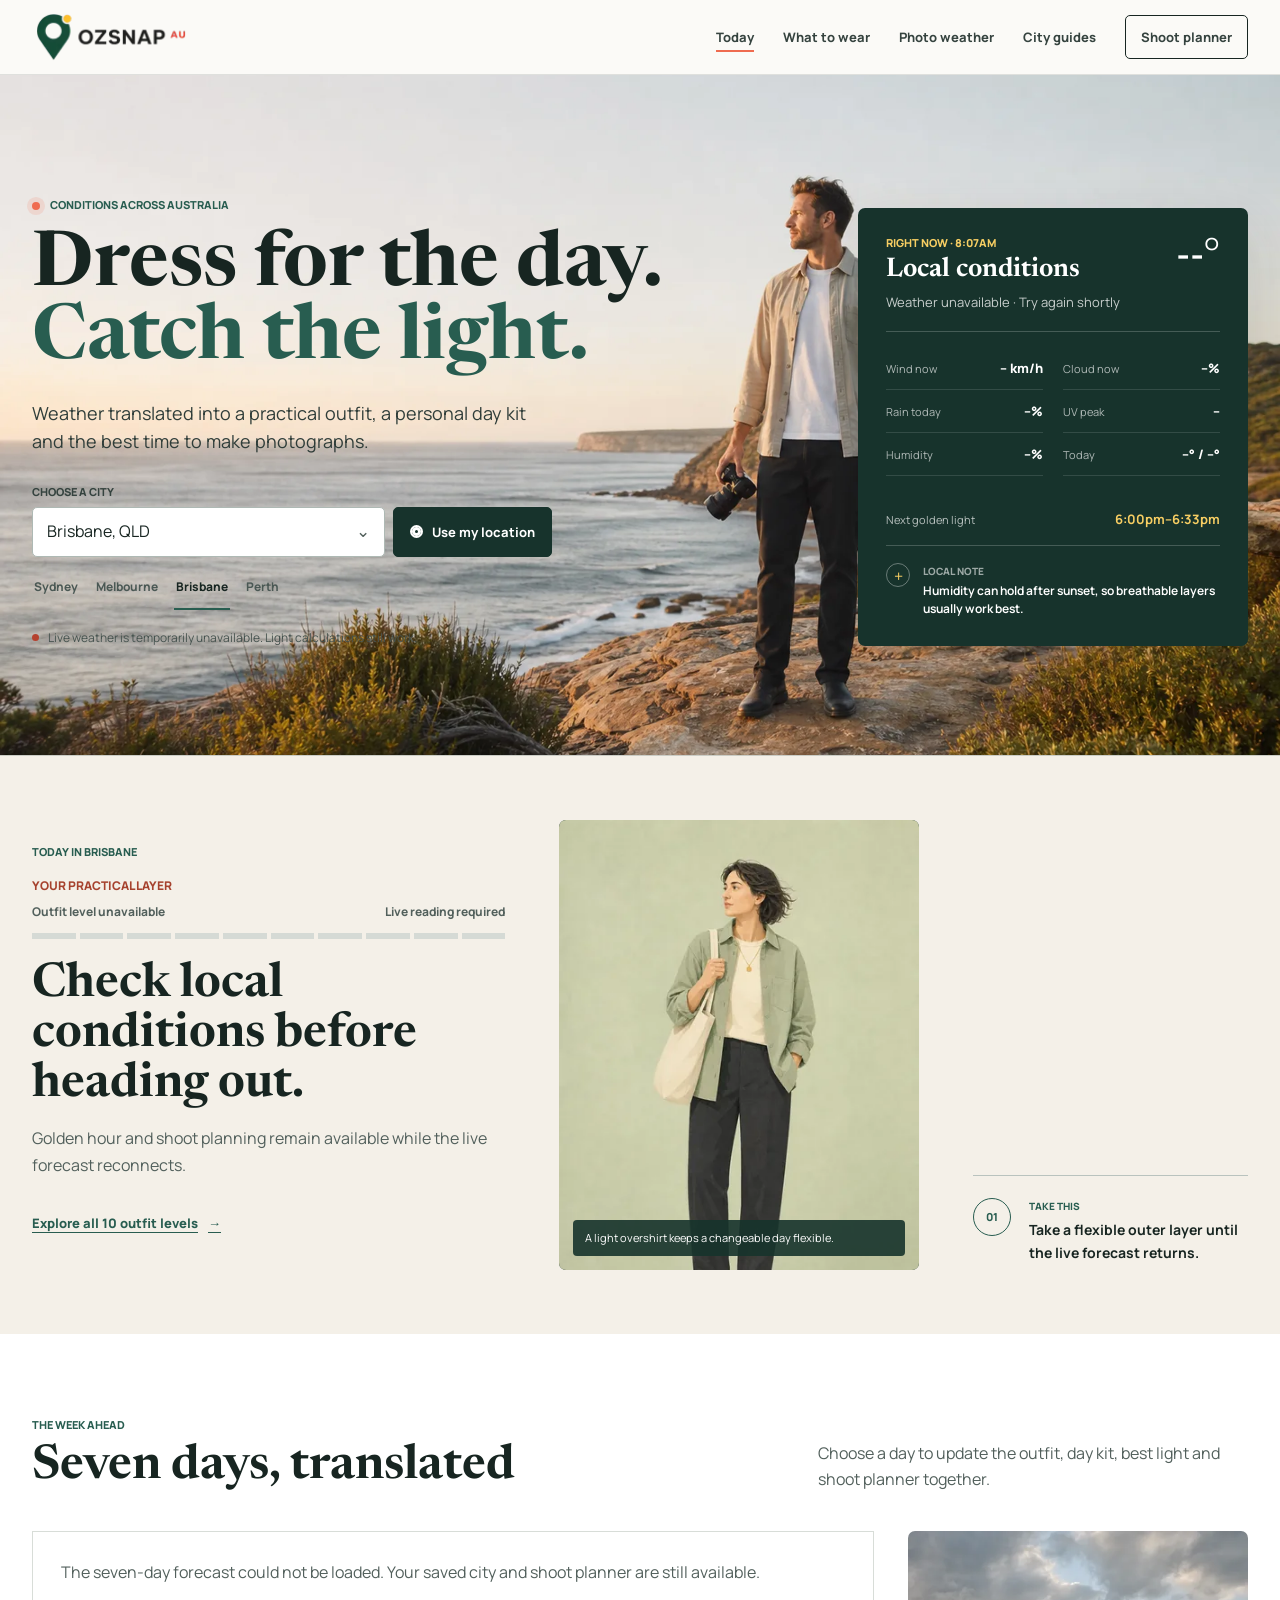
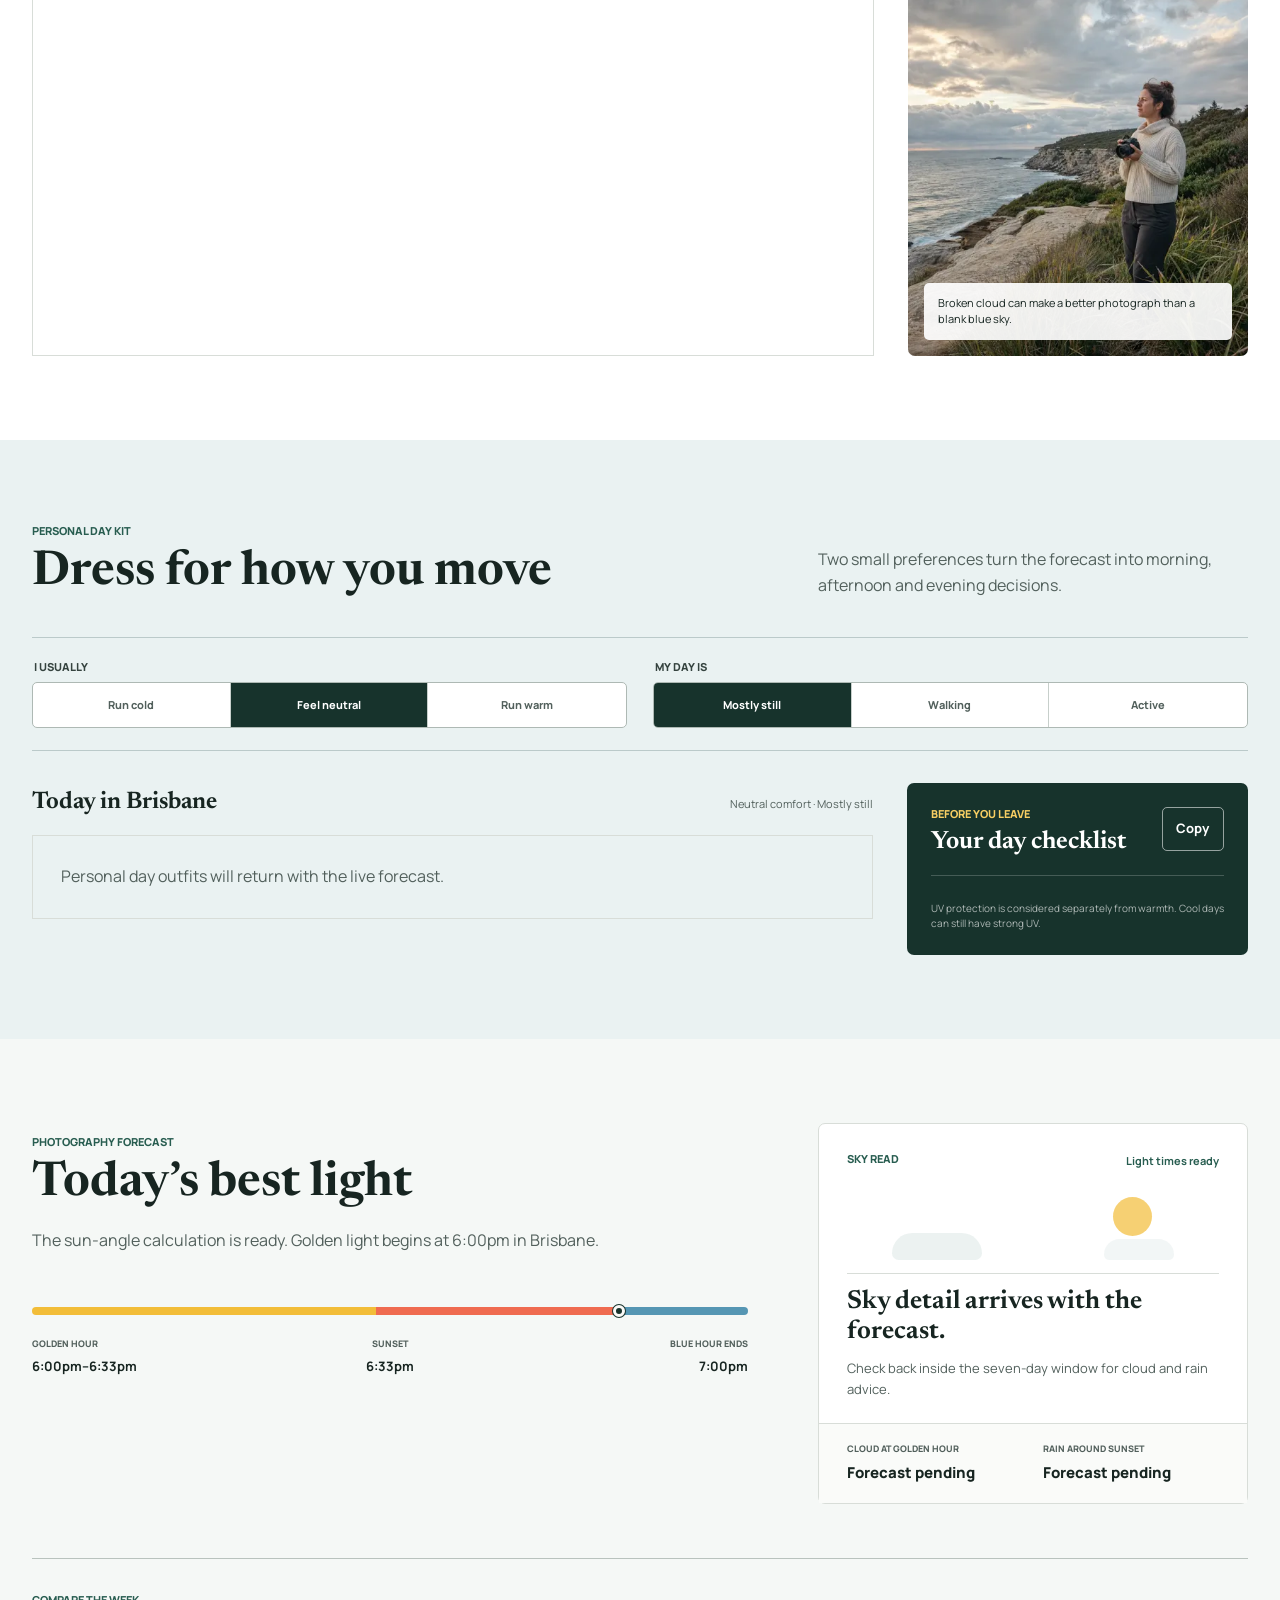
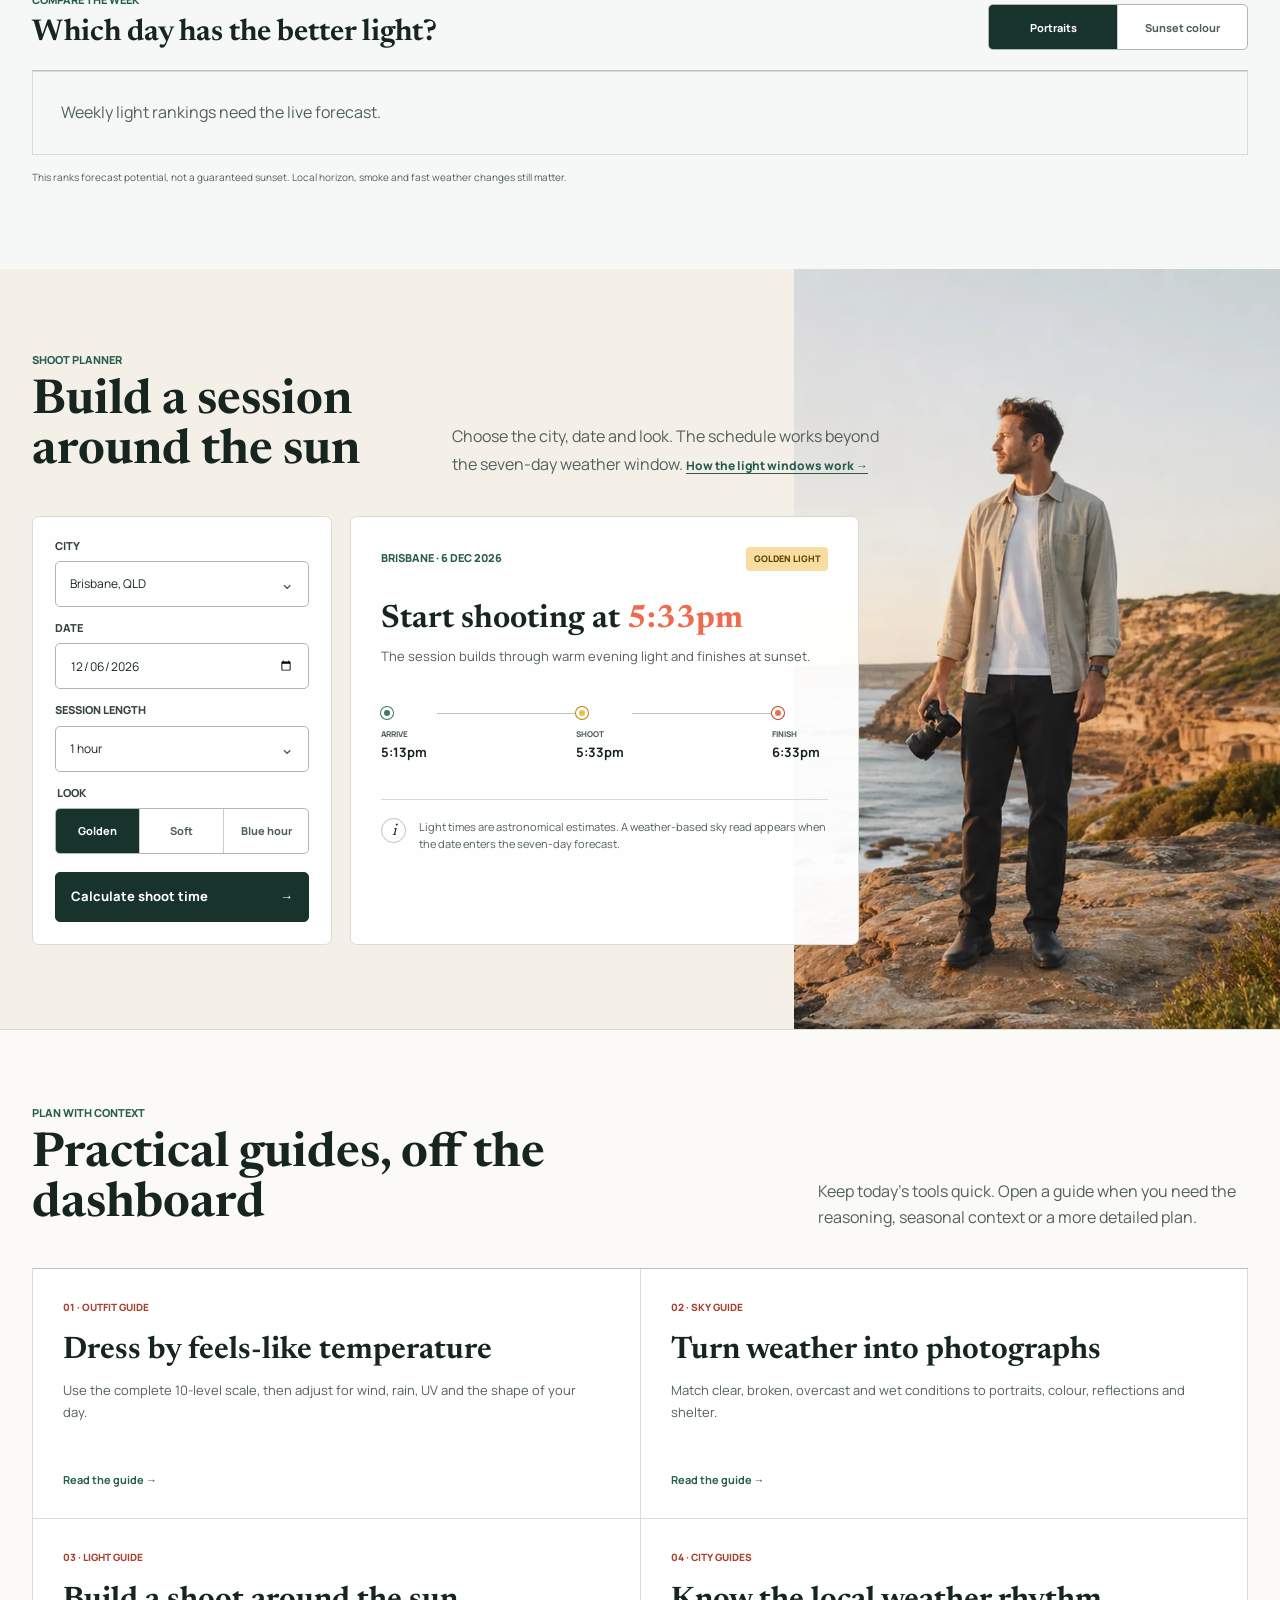
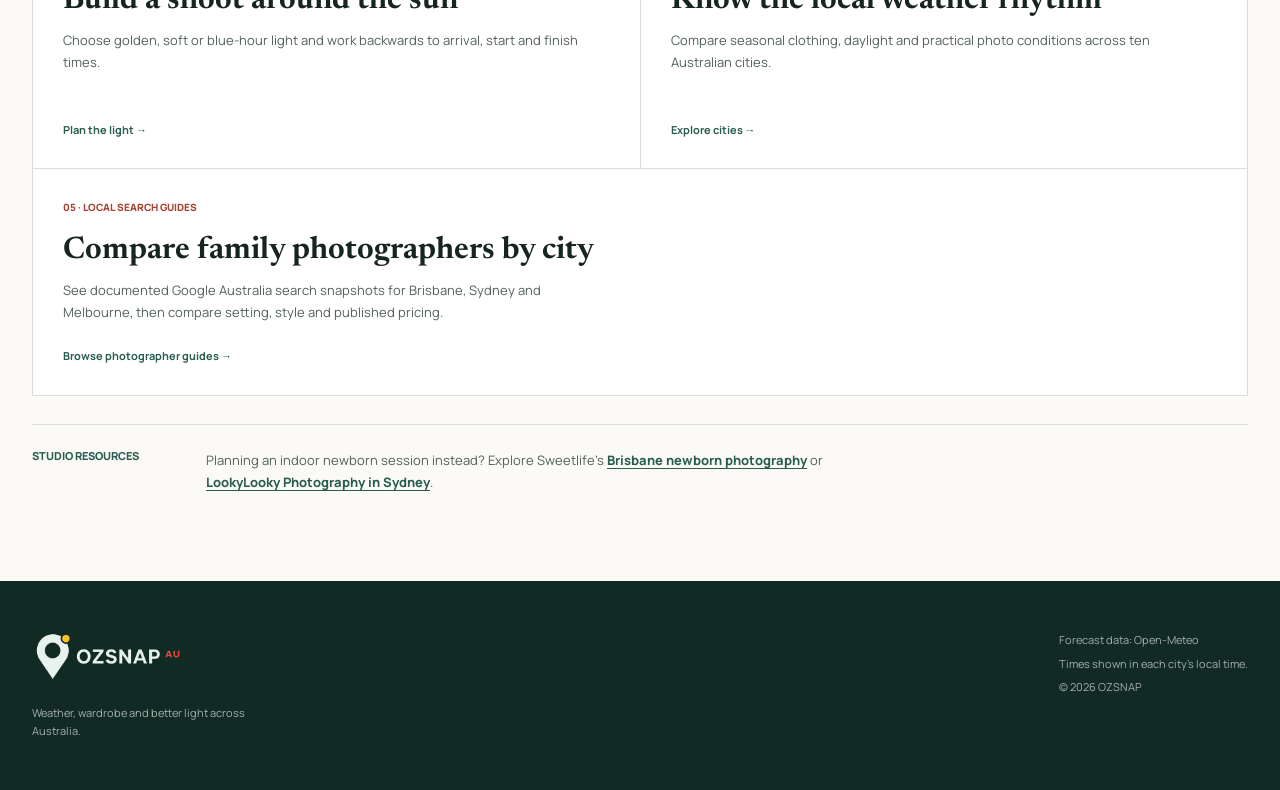
==== commit 1c3fa4da: "Refine Sweetlife newborn link anchors" ====
--- a/index.html
+++ b/index.html
@@ -427,7 +427,7 @@
                 </div>
                 <aside class="photography-resources" aria-labelledby="photography-resources-title">
                     <p class="section-label" id="photography-resources-title">Studio resources</p>
-                    <p>Planning an indoor baby or family session instead? Explore <a href="https://sweetlifephotography.com.au/" target="_blank" rel="noopener noreferrer">Sweetlife Photography in North Lakes</a> or <a href="https://www.lookylooky.com.au/" target="_blank" rel="noopener noreferrer">LookyLooky Photography in Sydney</a>.</p>
+                    <p>Planning an indoor newborn session instead? Explore Sweetlife's <a href="https://sweetlifephotography.com.au/" target="_blank" rel="noopener noreferrer">Brisbane newborn photography</a> or <a href="https://www.lookylooky.com.au/" target="_blank" rel="noopener noreferrer">LookyLooky Photography in Sydney</a>.</p>
                 </aside>
             </div>
         </section>
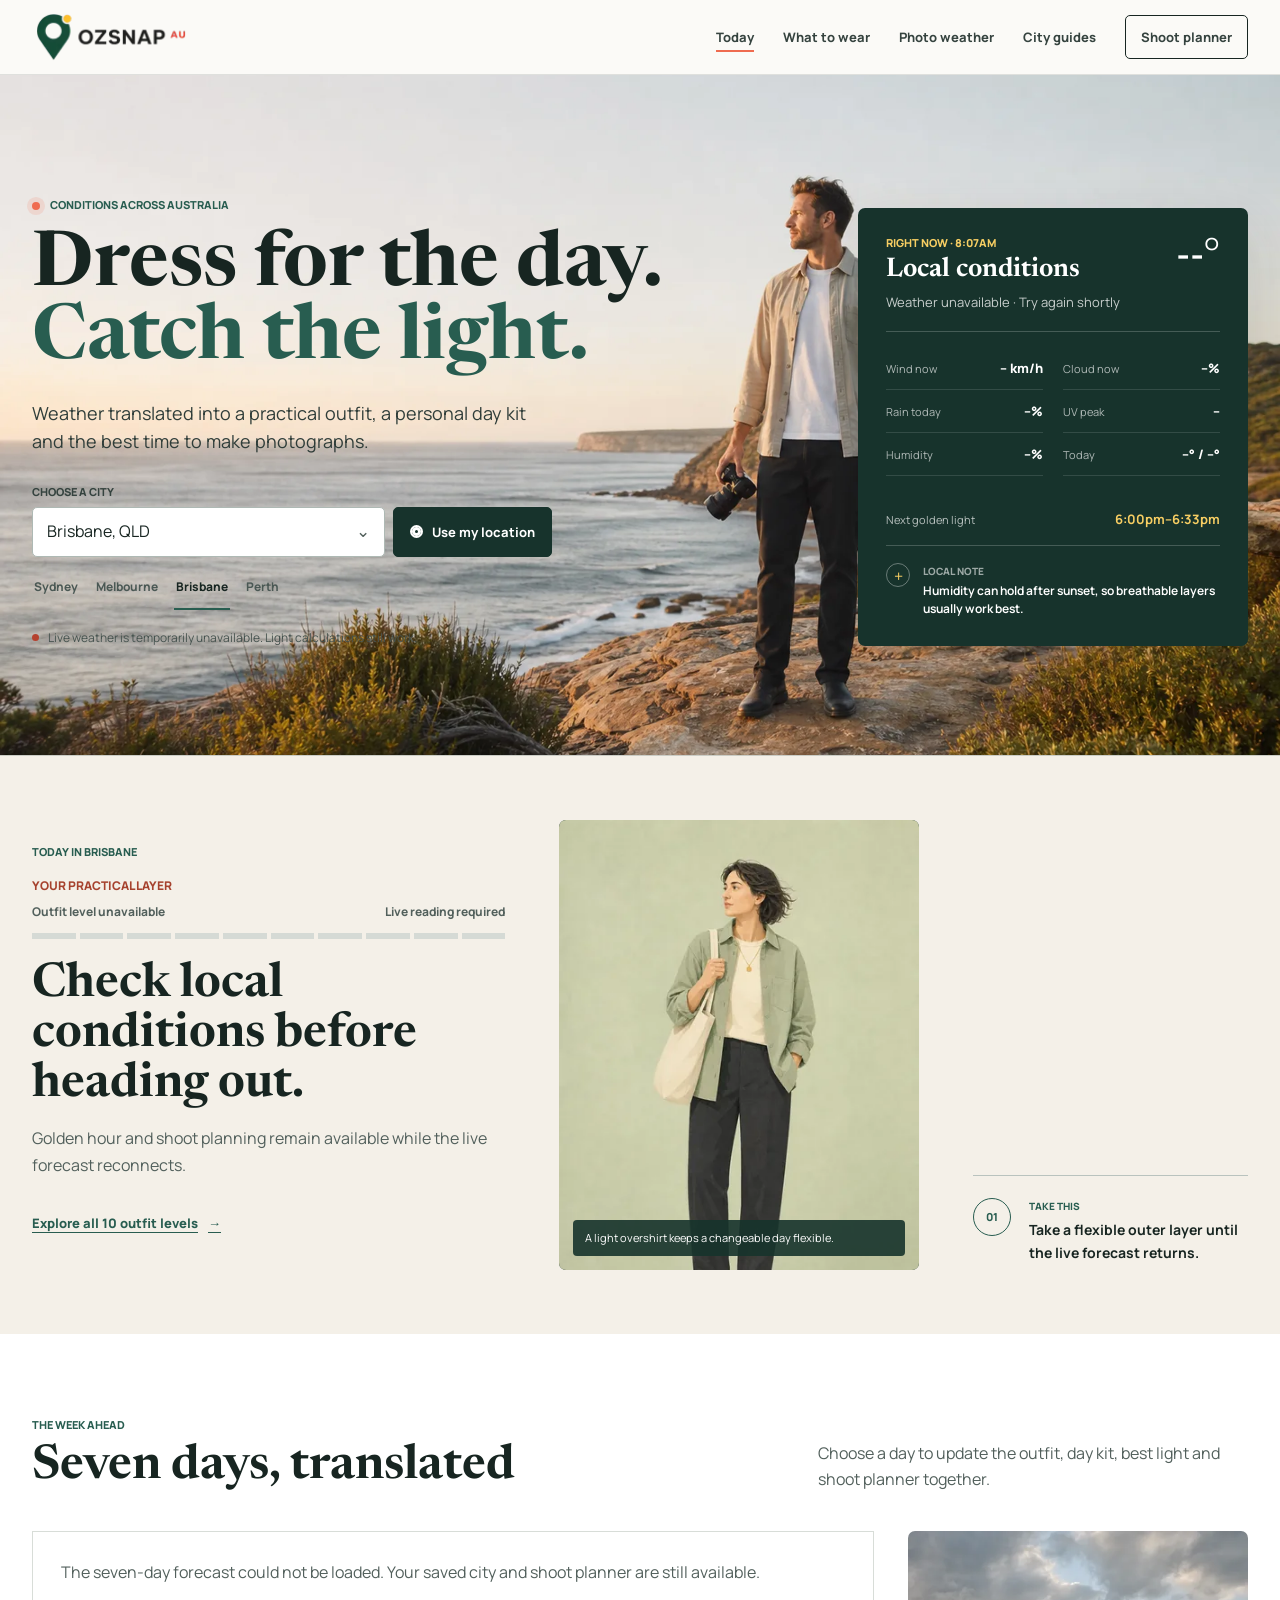
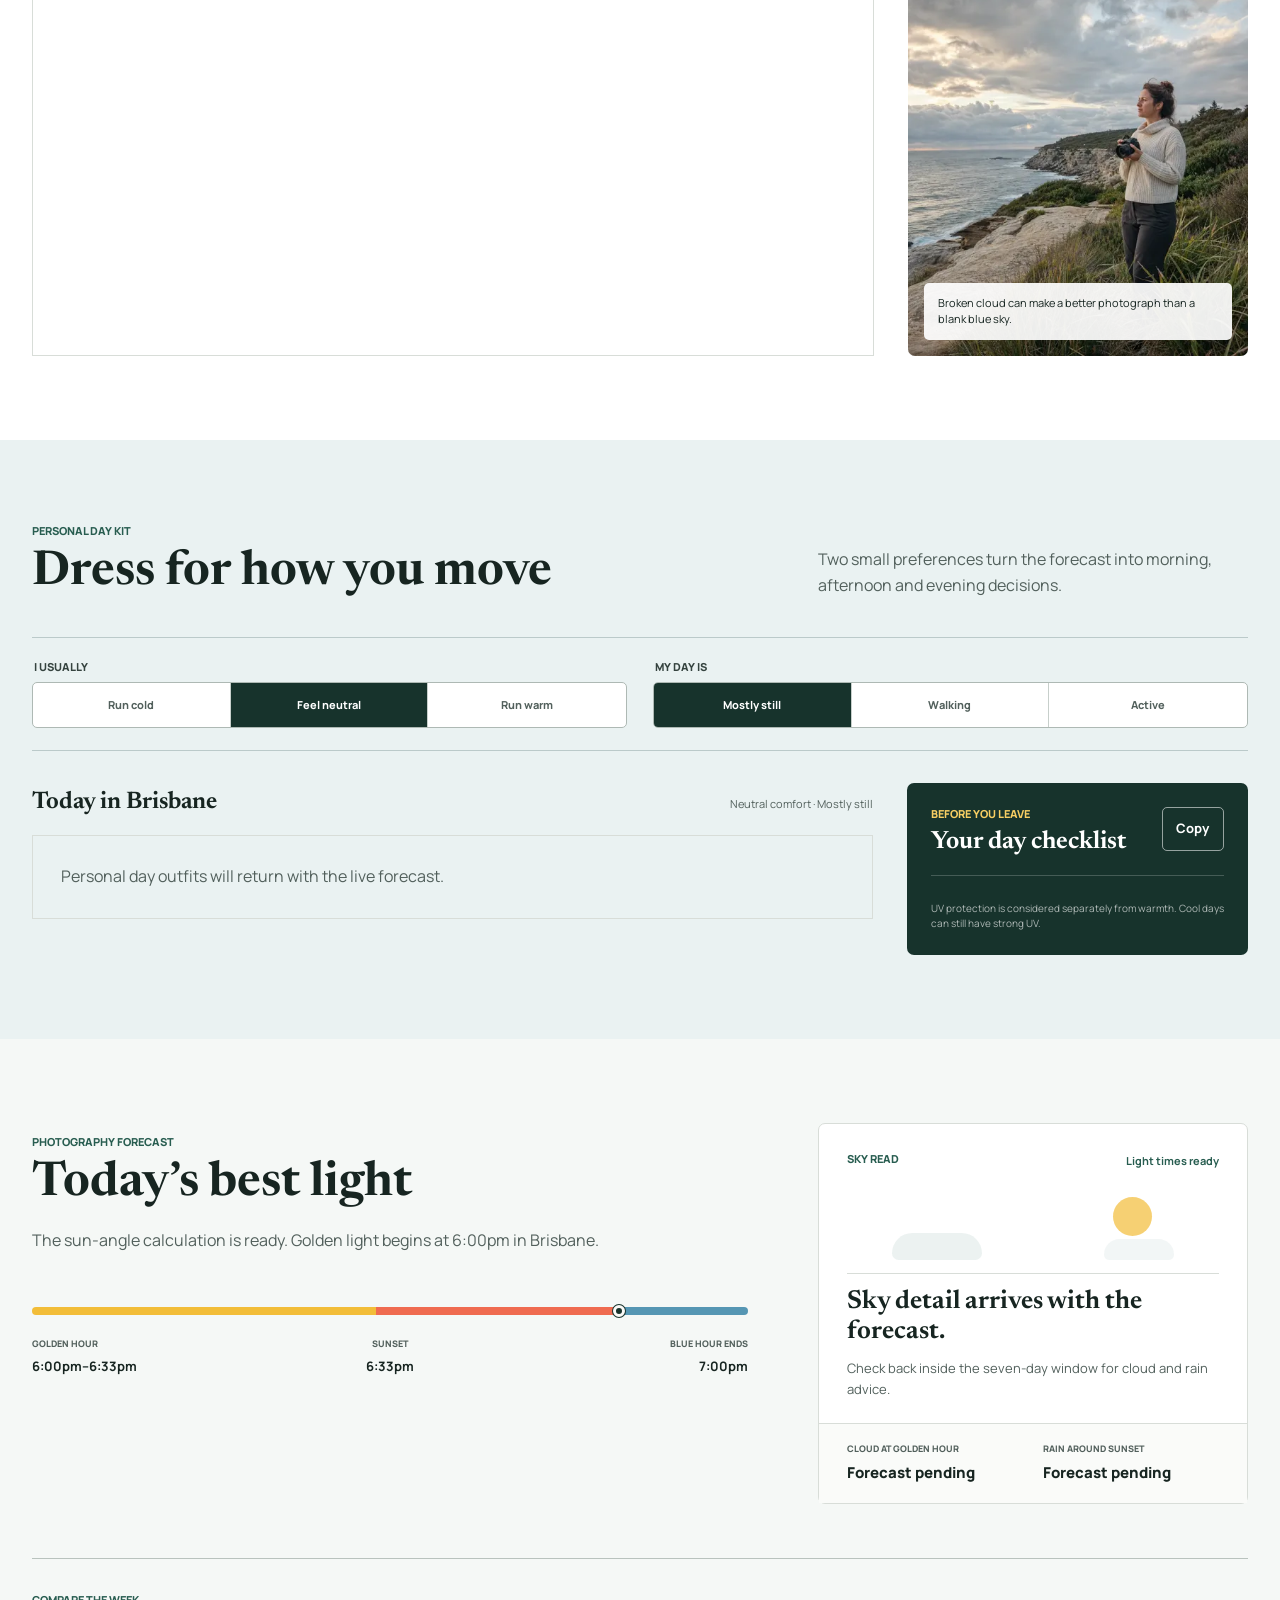
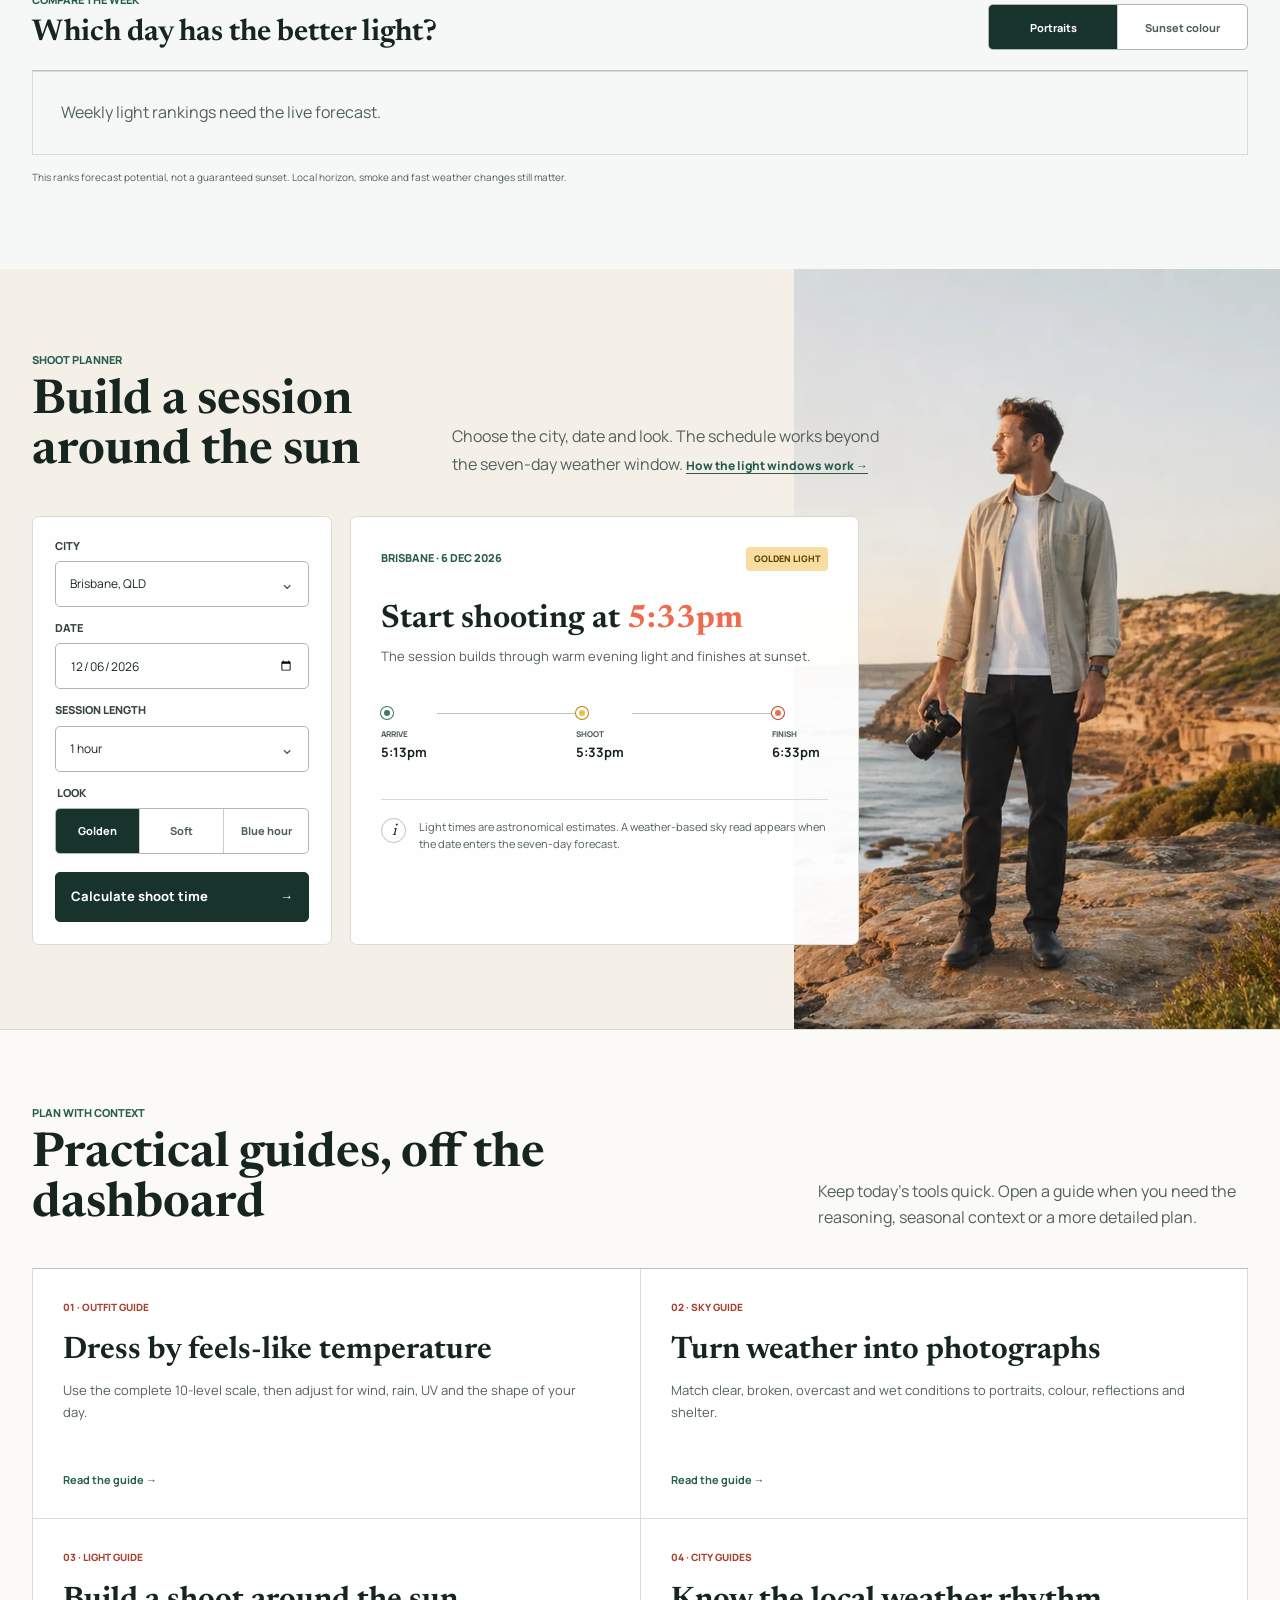
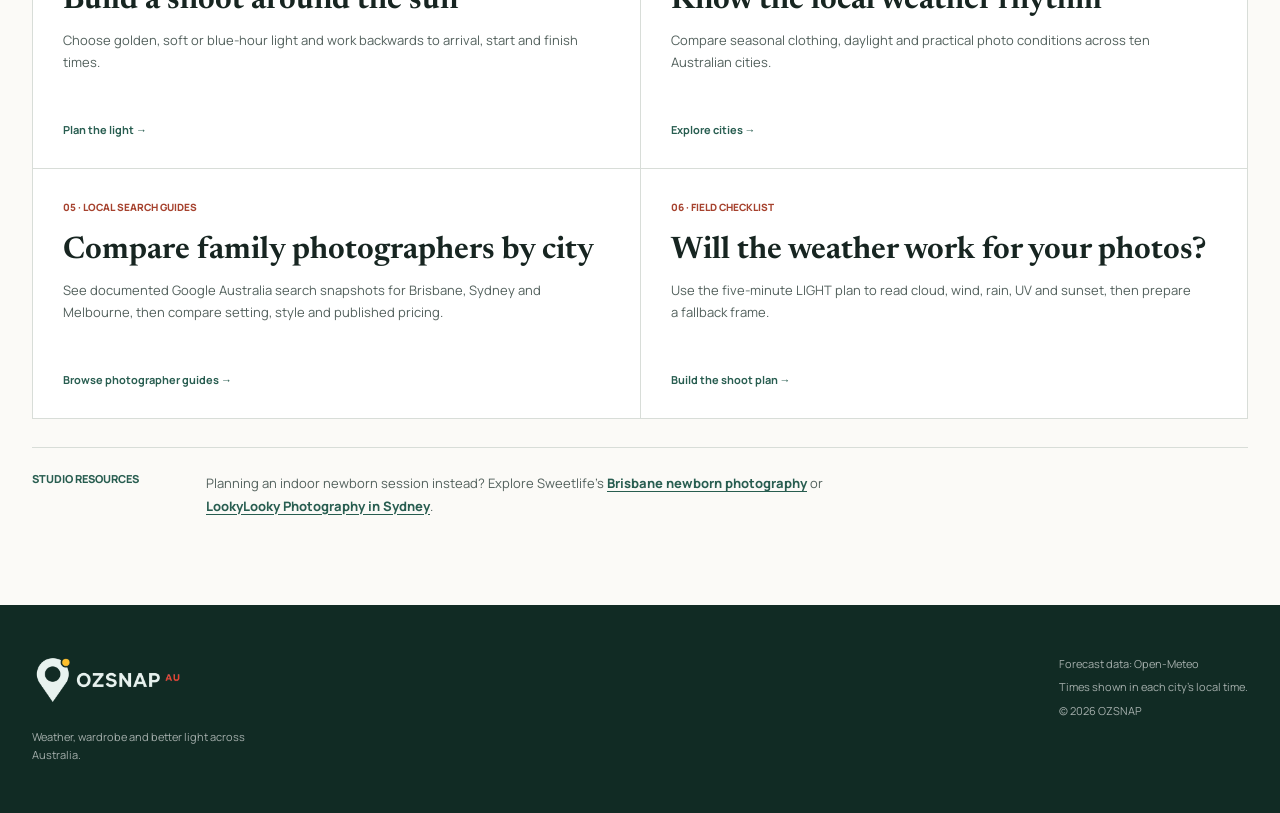
==== commit 6c66209f: "Publish outdoor photo weather planning guide" ====
--- a/index.html
+++ b/index.html
@@ -424,6 +424,7 @@
                     <a href="/golden-hour-calculator/"><span>03 · Light guide</span><h3>Build a shoot around the sun</h3><p>Choose golden, soft or blue-hour light and work backwards to arrival, start and finish times.</p><strong>Plan the light <span aria-hidden="true">→</span></strong></a>
                     <a href="/australia-city-guides/"><span>04 · City guides</span><h3>Know the local weather rhythm</h3><p>Compare seasonal clothing, daylight and practical photo conditions across ten Australian cities.</p><strong>Explore cities <span aria-hidden="true">→</span></strong></a>
                     <a href="/family-photographers/"><span>05 · Local search guides</span><h3>Compare family photographers by city</h3><p>See documented Google Australia search snapshots for Brisbane, Sydney and Melbourne, then compare setting, style and published pricing.</p><strong>Browse photographer guides <span aria-hidden="true">→</span></strong></a>
+                    <a href="/outdoor-photo-shoot-weather-checklist/"><span>06 · Field checklist</span><h3>Will the weather work for your photos?</h3><p>Use the five-minute LIGHT plan to read cloud, wind, rain, UV and sunset, then prepare a fallback frame.</p><strong>Build the shoot plan <span aria-hidden="true">→</span></strong></a>
                 </div>
                 <aside class="photography-resources" aria-labelledby="photography-resources-title">
                     <p class="section-label" id="photography-resources-title">Studio resources</p>
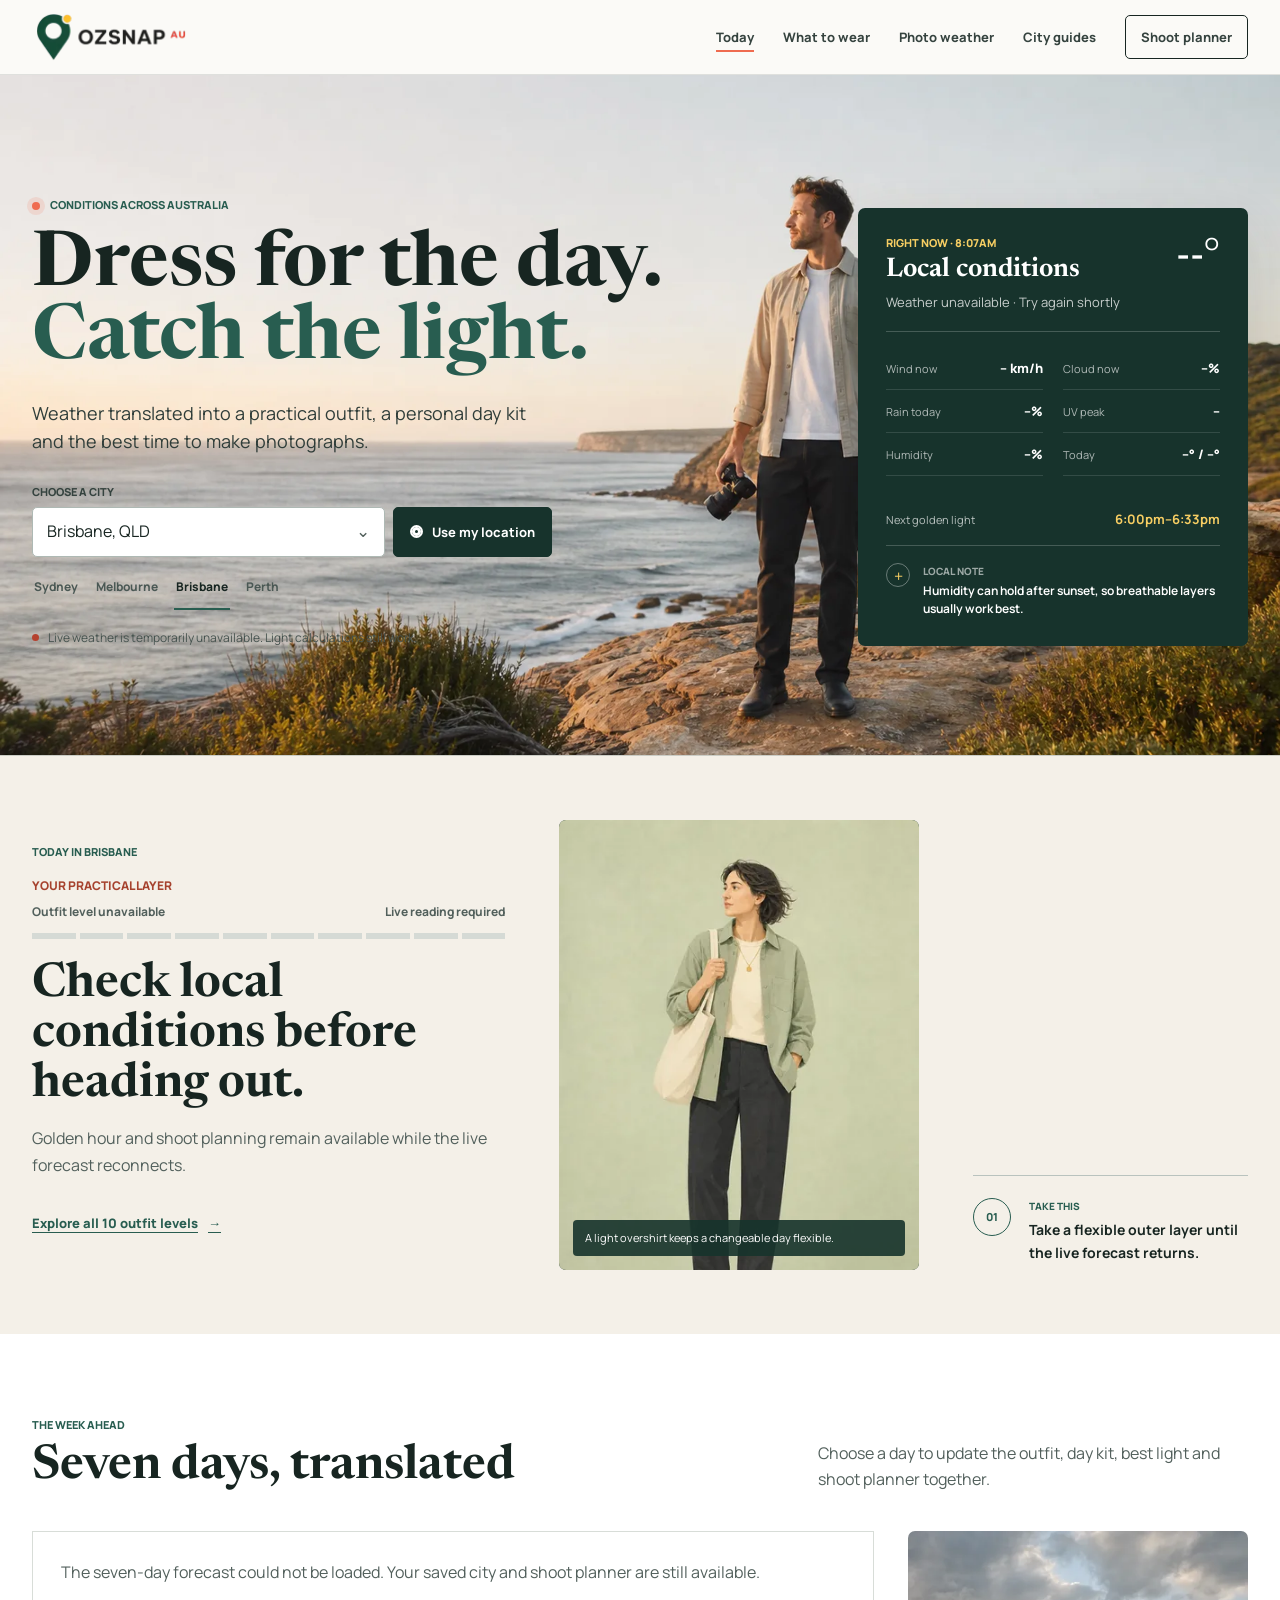
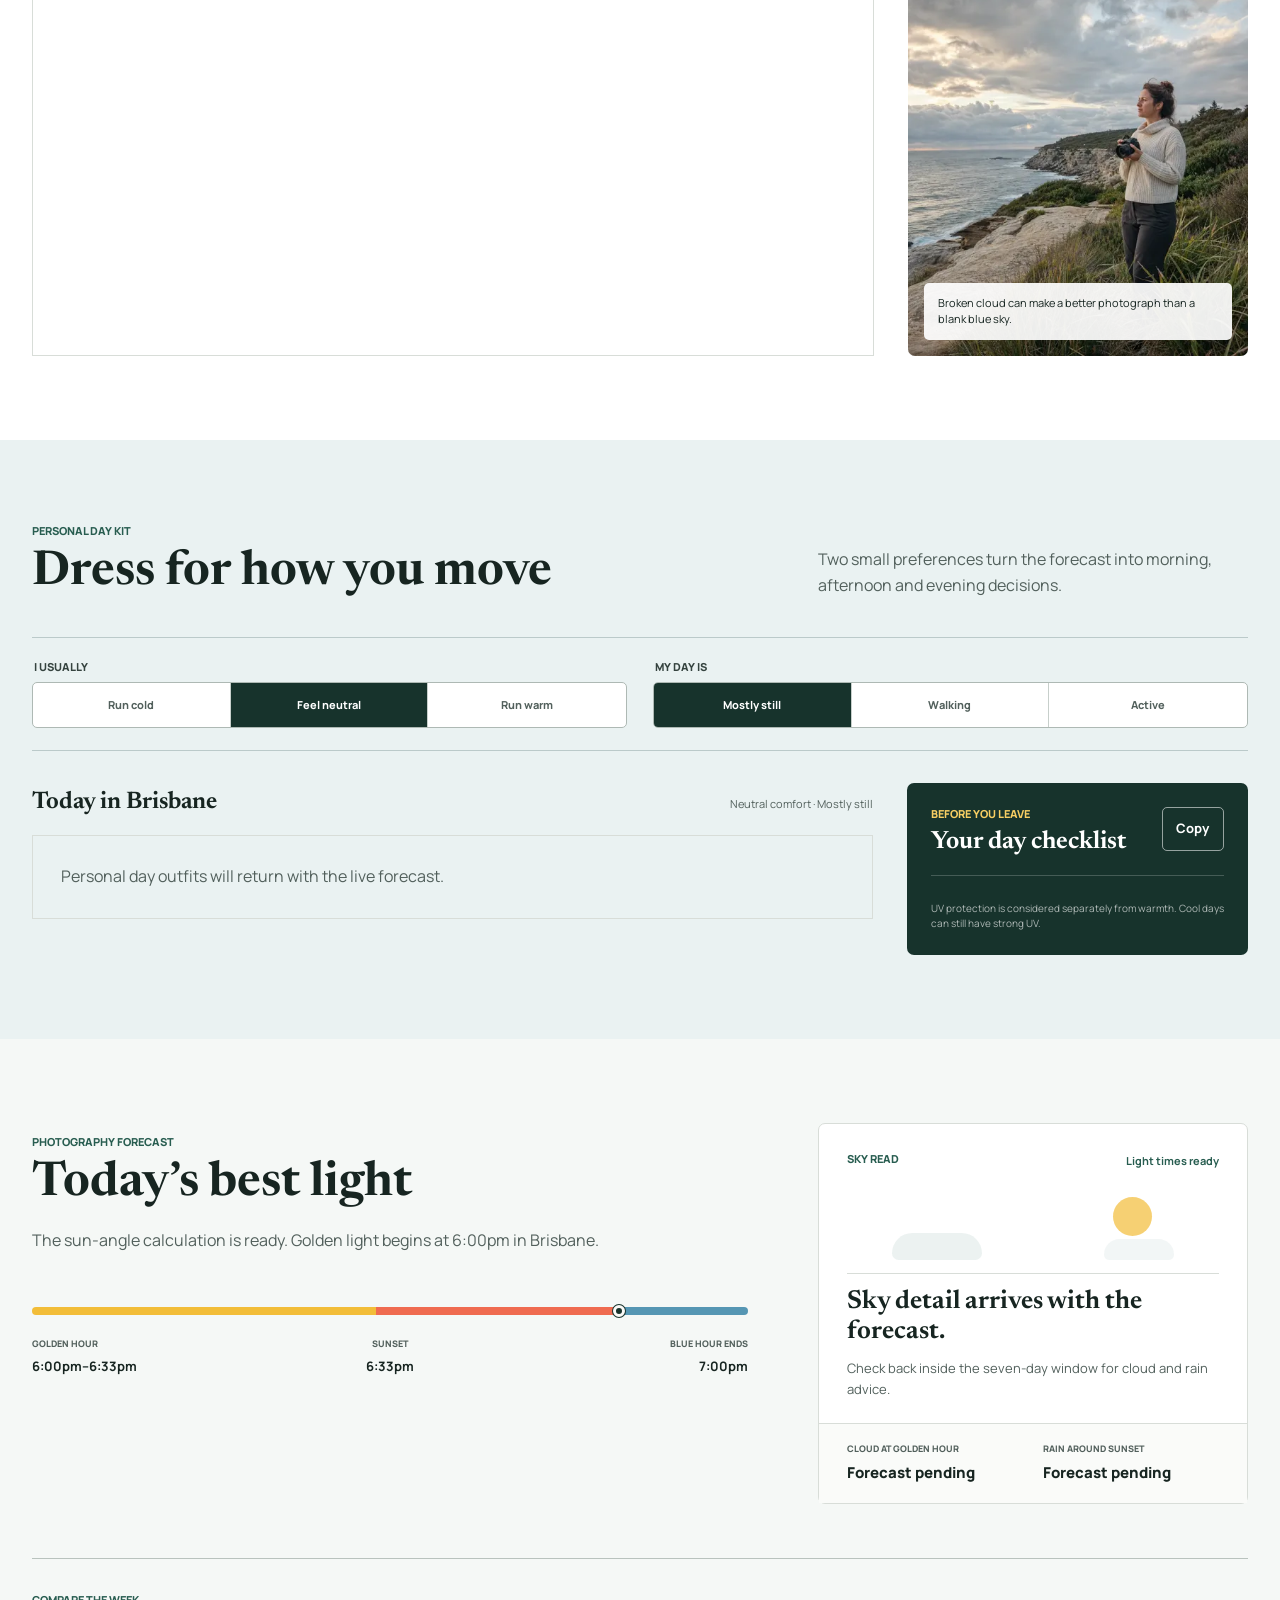
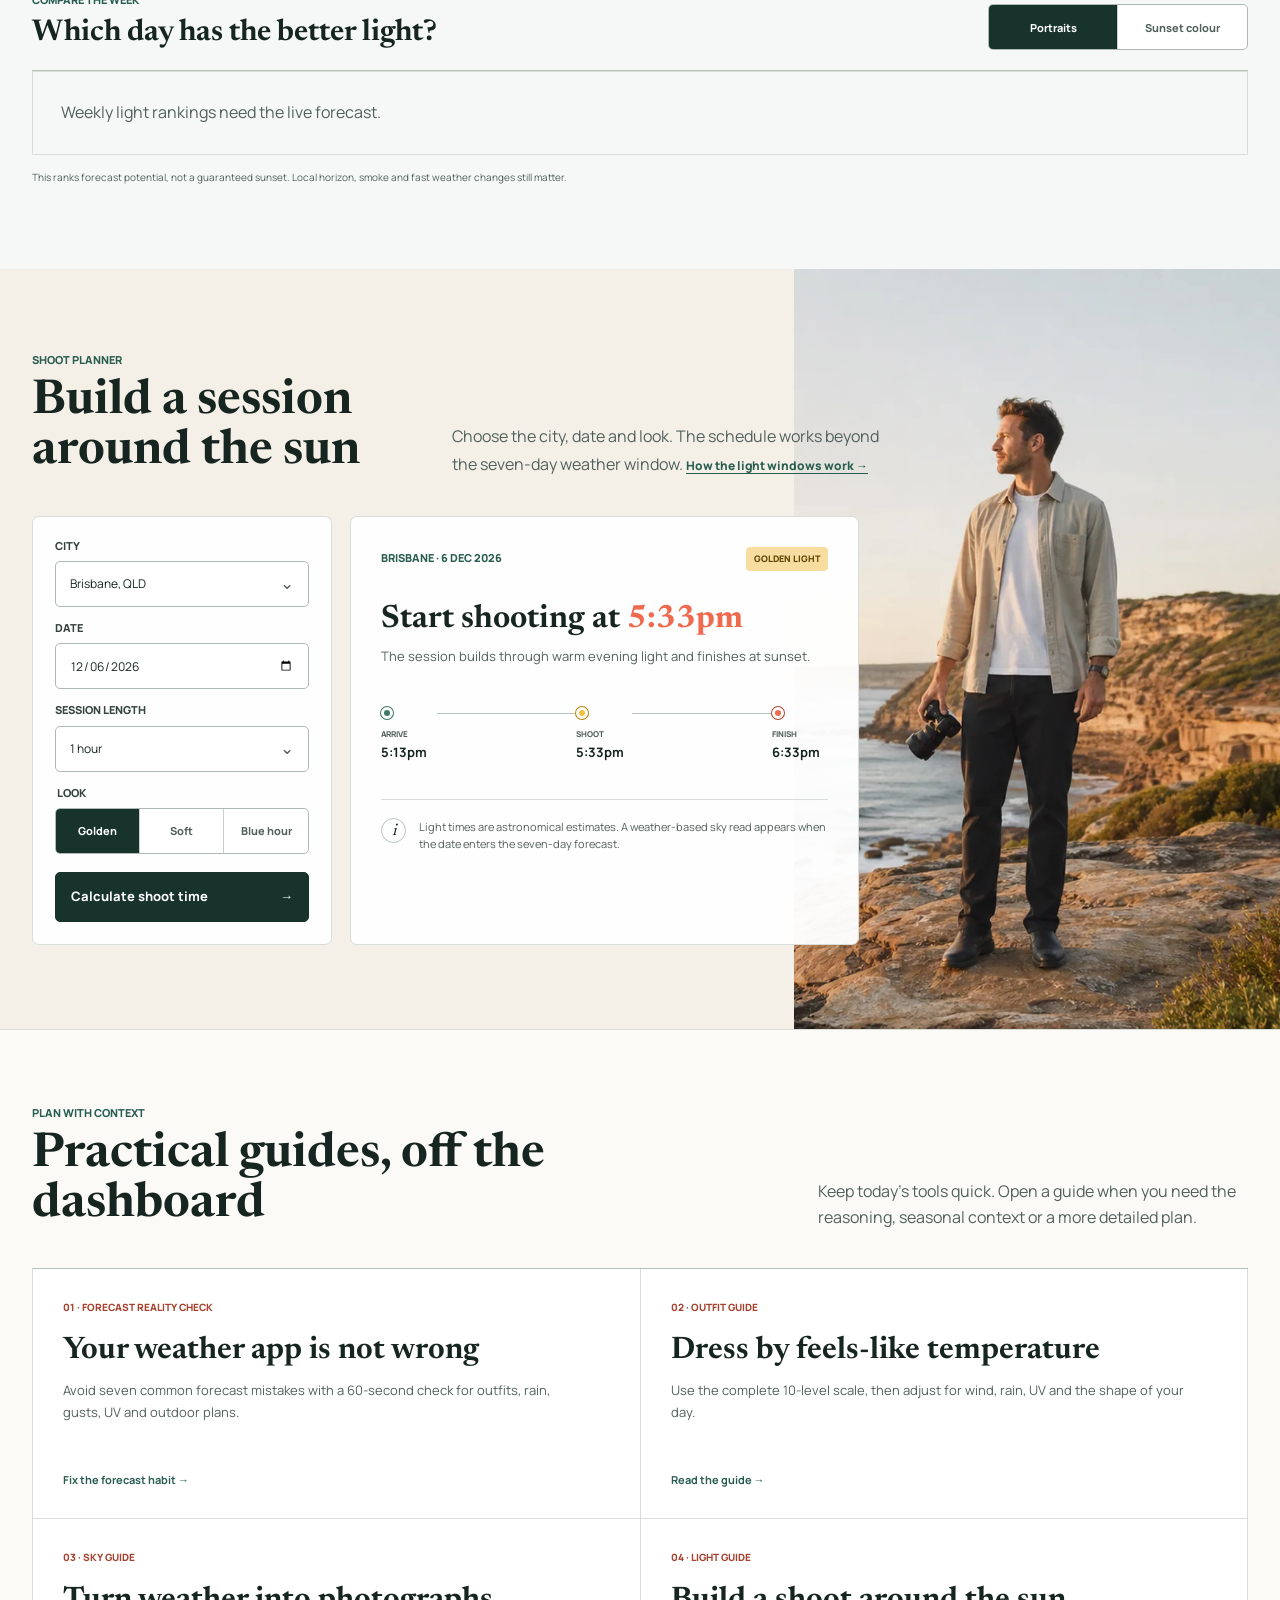
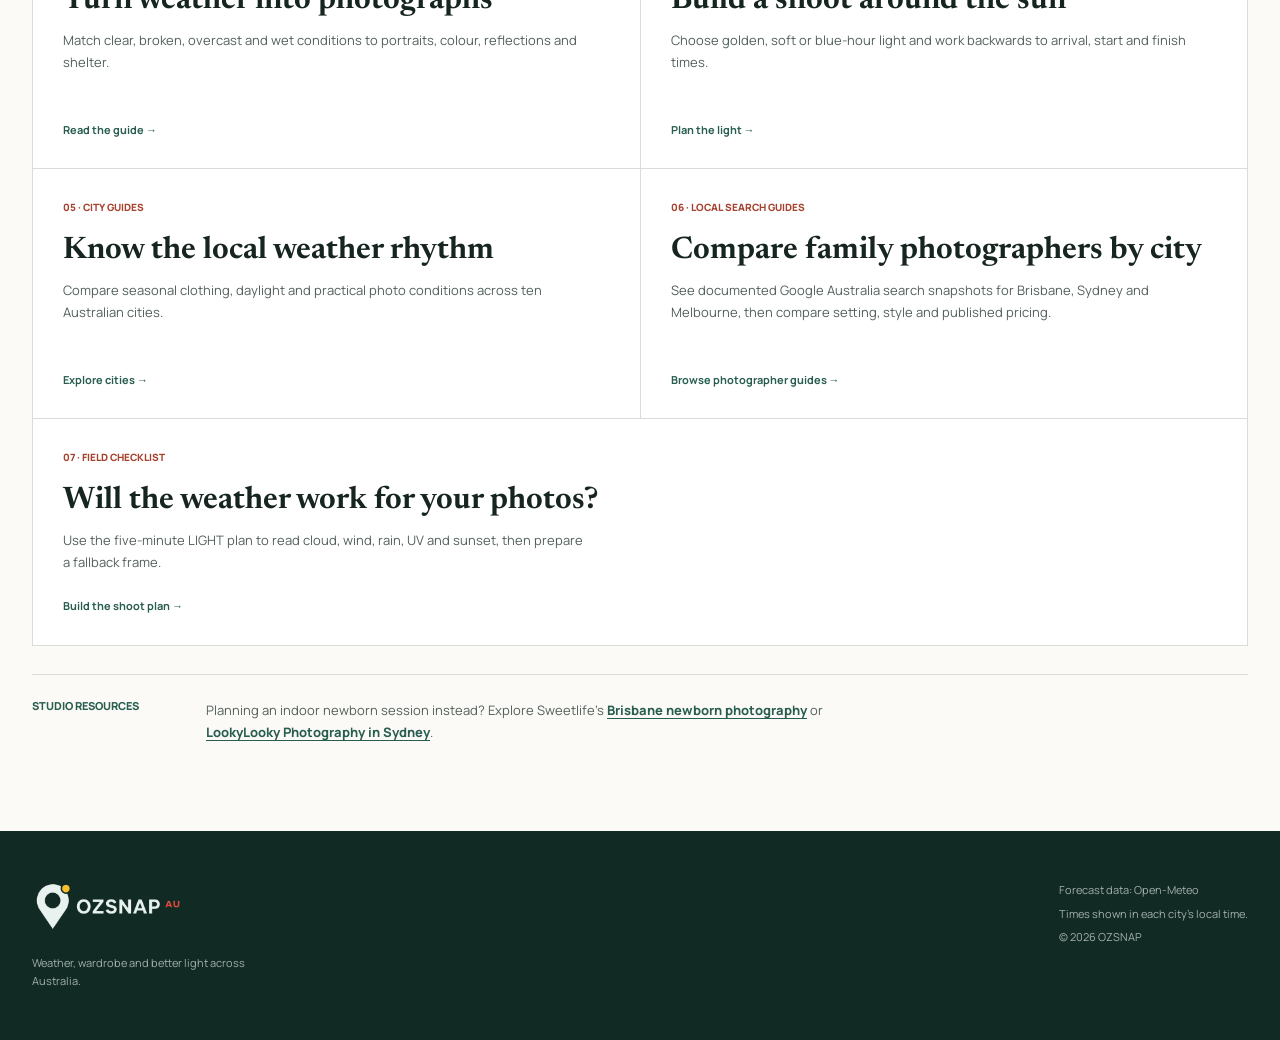
==== commit 6ff69ee3: "Publish broad weather app mistakes guide" ====
--- a/index.html
+++ b/index.html
@@ -28,7 +28,7 @@
     <link rel="preload" href="/assets/fonts/manrope-latin.woff2" as="font" type="font/woff2" crossorigin>
     <link rel="preload" href="/assets/fonts/newsreader-latin.woff2" as="font" type="font/woff2" crossorigin>
     <link rel="preload" href="/assets/photos/coastal-hero.webp" as="image" type="image/webp" imagesrcset="/assets/photos/coastal-hero-960.webp 960w, /assets/photos/coastal-hero.webp 1920w" imagesizes="100vw" fetchpriority="high">
-    <link rel="stylesheet" href="/style.min.css?v=20260715-2">
+    <link rel="stylesheet" href="/style.min.css?v=20260722-2">
     <script type="application/ld+json">
     {
       "@context": "https://schema.org",
@@ -419,12 +419,13 @@
                     <p>Keep today’s tools quick. Open a guide when you need the reasoning, seasonal context or a more detailed plan.</p>
                 </div>
                 <div class="guide-directory-grid">
-                    <a href="/what-to-wear-by-temperature/"><span>01 · Outfit guide</span><h3>Dress by feels-like temperature</h3><p>Use the complete 10-level scale, then adjust for wind, rain, UV and the shape of your day.</p><strong>Read the guide <span aria-hidden="true">→</span></strong></a>
-                    <a href="/photography-weather-guide/"><span>02 · Sky guide</span><h3>Turn weather into photographs</h3><p>Match clear, broken, overcast and wet conditions to portraits, colour, reflections and shelter.</p><strong>Read the guide <span aria-hidden="true">→</span></strong></a>
-                    <a href="/golden-hour-calculator/"><span>03 · Light guide</span><h3>Build a shoot around the sun</h3><p>Choose golden, soft or blue-hour light and work backwards to arrival, start and finish times.</p><strong>Plan the light <span aria-hidden="true">→</span></strong></a>
-                    <a href="/australia-city-guides/"><span>04 · City guides</span><h3>Know the local weather rhythm</h3><p>Compare seasonal clothing, daylight and practical photo conditions across ten Australian cities.</p><strong>Explore cities <span aria-hidden="true">→</span></strong></a>
-                    <a href="/family-photographers/"><span>05 · Local search guides</span><h3>Compare family photographers by city</h3><p>See documented Google Australia search snapshots for Brisbane, Sydney and Melbourne, then compare setting, style and published pricing.</p><strong>Browse photographer guides <span aria-hidden="true">→</span></strong></a>
-                    <a href="/outdoor-photo-shoot-weather-checklist/"><span>06 · Field checklist</span><h3>Will the weather work for your photos?</h3><p>Use the five-minute LIGHT plan to read cloud, wind, rain, UV and sunset, then prepare a fallback frame.</p><strong>Build the shoot plan <span aria-hidden="true">→</span></strong></a>
+                    <a href="/weather-app-mistakes/"><span>01 · Forecast reality check</span><h3>Your weather app is not wrong</h3><p>Avoid seven common forecast mistakes with a 60-second check for outfits, rain, gusts, UV and outdoor plans.</p><strong>Fix the forecast habit <span aria-hidden="true">→</span></strong></a>
+                    <a href="/what-to-wear-by-temperature/"><span>02 · Outfit guide</span><h3>Dress by feels-like temperature</h3><p>Use the complete 10-level scale, then adjust for wind, rain, UV and the shape of your day.</p><strong>Read the guide <span aria-hidden="true">→</span></strong></a>
+                    <a href="/photography-weather-guide/"><span>03 · Sky guide</span><h3>Turn weather into photographs</h3><p>Match clear, broken, overcast and wet conditions to portraits, colour, reflections and shelter.</p><strong>Read the guide <span aria-hidden="true">→</span></strong></a>
+                    <a href="/golden-hour-calculator/"><span>04 · Light guide</span><h3>Build a shoot around the sun</h3><p>Choose golden, soft or blue-hour light and work backwards to arrival, start and finish times.</p><strong>Plan the light <span aria-hidden="true">→</span></strong></a>
+                    <a href="/australia-city-guides/"><span>05 · City guides</span><h3>Know the local weather rhythm</h3><p>Compare seasonal clothing, daylight and practical photo conditions across ten Australian cities.</p><strong>Explore cities <span aria-hidden="true">→</span></strong></a>
+                    <a href="/family-photographers/"><span>06 · Local search guides</span><h3>Compare family photographers by city</h3><p>See documented Google Australia search snapshots for Brisbane, Sydney and Melbourne, then compare setting, style and published pricing.</p><strong>Browse photographer guides <span aria-hidden="true">→</span></strong></a>
+                    <a href="/outdoor-photo-shoot-weather-checklist/"><span>07 · Field checklist</span><h3>Will the weather work for your photos?</h3><p>Use the five-minute LIGHT plan to read cloud, wind, rain, UV and sunset, then prepare a fallback frame.</p><strong>Build the shoot plan <span aria-hidden="true">→</span></strong></a>
                 </div>
                 <aside class="photography-resources" aria-labelledby="photography-resources-title">
                     <p class="section-label" id="photography-resources-title">Studio resources</p>
--- a/style.min.css
+++ b/style.min.css
@@ -1 +1 @@
-@keyframes pulse{0%{opacity:.48}to{opacity:1}}@font-face{font-family:"Manrope";src:url(/assets/fonts/manrope-latin.woff2)format("woff2");font-display:swap;font-style:normal;font-weight:400 800}@font-face{font-family:"Newsreader";src:url(/assets/fonts/newsreader-latin.woff2)format("woff2");font-display:swap;font-style:normal;font-weight:400 700}:root{--ink:#172521;--ink-soft:#52605c;--forest:#17332c;--forest-2:#285d50;--forest-3:#3e7868;--sun:#f2bd38;--coral:#ef6b50;--coral-text:#a6422e;--sky:#eaf2f2;--paper:#fbfaf7;--warm:#f4f0e8;--line:#d8ddd8;--line-dark:#b9c3be;--white:#ffffff;--shadow:0 20px 54px rgba(29, 45, 39, 0.12);--page:1380px;--ease:cubic-bezier(0.22, 1, 0.36, 1)}*,::after,::before{box-sizing:border-box}body,html{overflow-x:hidden}html{scroll-behavior:smooth;scroll-padding-top:86px}body{color:var(--ink);background:var(--paper);font-family:"Manrope",sans-serif;font-size:16px;line-height:1.6;letter-spacing:0;-webkit-font-smoothing:antialiased}body.nav-open{overflow:hidden}button,input,select{font:inherit;letter-spacing:0}a,button,input[type=date],select,summary{-webkit-tap-highlight-color:transparent}button,input[type=date],select,summary{cursor:pointer}img{display:block;max-width:100%}body,dd,dl,fieldset,figure,h1,h2,h3,p{margin:0}h1,h2,h3{font-family:"Newsreader",serif;font-weight:650;letter-spacing:0}h2{font-size:48px;line-height:1.04}h3{font-size:28px;line-height:1.15}a{color:inherit}:focus-visible{outline:3px solid var(--coral);outline-offset:3px}.page-shell{width:min(calc(100% - 64px),var(--page));margin-inline:auto}.visually-hidden{position:absolute!important;width:1px!important;height:1px!important;padding:0!important;margin:-1px!important;overflow:hidden!important;clip:rect(0,0,0,0)!important;white-space:nowrap!important;border:0!important}.skip-link{position:fixed;top:12px;left:12px;z-index:1000;padding:10px 14px;color:var(--white);background:var(--forest);transform:translateY(-150%)}.skip-link:focus{transform:translateY(0)}.site-header{position:sticky;top:0;z-index:100;min-height:74px;border-bottom:1px solid rgba(23,37,33,.12);background:rgba(251,250,247,.96);backdrop-filter:blur(10px)}.header-inner{min-height:74px;display:flex;align-items:center;justify-content:space-between;gap:32px}.brand,.site-nav a{display:inline-flex;align-items:center;min-height:44px;text-decoration:none}.brand-logo{width:158px;height:auto}.site-nav{display:flex;align-items:center;gap:29px}.site-nav a{position:relative;color:#35433f;font-size:13px;font-weight:750}.site-nav a:not(.nav-action)::after{content:"";position:absolute;right:0;bottom:7px;left:0;height:2px;background:var(--coral);transform:scaleX(0);transform-origin:left;transition:transform 180ms var(--ease)}.site-nav a:focus-visible::after,.site-nav a:hover::after,.site-nav a[aria-current=page]::after{transform:scaleX(1)}.site-nav .nav-action{padding:0 15px;border:1px solid var(--ink);border-radius:5px;transition:color 180ms ease,background-color 180ms ease}.site-nav .nav-action:hover{color:var(--white);background:var(--forest)}.menu-toggle{display:none;width:44px;height:44px;padding:0;border:0;background:0 0}.menu-toggle span{display:block;width:21px;height:2px;margin:5px auto;background:var(--ink);transition:transform 180ms ease,opacity 180ms ease}.hero-stage{position:relative;min-height:680px;overflow:hidden;border-bottom:1px solid rgba(23,37,33,.14);background:#e8e7e1}.hero-media{position:absolute;inset:0}.hero-media img{width:100%;height:100%;object-fit:cover;object-position:center 49%}.hero-layout{position:relative;z-index:1;min-height:680px;display:grid;grid-template-columns:minmax(0,1fr) 390px;align-items:center;gap:48px;padding-block:66px 42px}.hero-copy{align-self:center;max-width:700px}.eyebrow,.section-label{color:var(--forest-2);font-size:11px;font-weight:800;line-height:1.35;text-transform:uppercase}.eyebrow{display:flex;align-items:center;gap:10px;margin-bottom:18px}.live-dot{width:8px;height:8px;border-radius:50%;background:var(--coral);box-shadow:0 0 0 5px rgba(239,107,80,.15)}.hero-copy h1{max-width:660px;margin-bottom:23px;font-size:76px;line-height:.96;text-wrap:balance}.hero-copy h1 span{color:var(--forest-2)}.intro-text{max-width:520px;color:#2f3d39;font-size:18px;line-height:1.55}.city-picker{max-width:520px;margin-top:29px}.city-picker>label,.form-row>label,.light-preference legend,.preference-bar legend{display:block;margin-bottom:8px;color:#35433f;font-size:11px;font-weight:800;line-height:1.3;text-transform:uppercase}.picker-row{display:grid;grid-template-columns:minmax(0,1fr) auto;gap:8px}.select-wrap{position:relative}.select-wrap::after{content:"⌄";position:absolute;right:15px;top:50%;color:var(--ink-soft);font-size:17px;line-height:1;pointer-events:none;transform:translateY(-58%)}input[type=date],select{width:100%;padding:0 44px 0 14px;border:1px solid #aeb9b4;border-radius:5px;color:var(--ink);background:var(--white);appearance:none}input[type=date]{min-height:50px;padding:0 14px;appearance:auto}.calculate-button,.location-button,select{min-height:50px}.calculate-button,.copy-kit-button,.location-button{border:1px solid var(--forest);border-radius:5px;font-size:13px;font-weight:750;transition:color 180ms ease,background-color 180ms ease,transform 180ms var(--ease)}.location-button{display:inline-flex;align-items:center;gap:9px;padding:0 16px;color:var(--white);background:var(--forest)}.calculate-button:hover,.copy-kit-button:hover,.location-button:hover{color:var(--white);background:var(--forest-2)}.calculate-button:active,.copy-kit-button:active,.location-button:active{transform:translateY(1px)}.location-button:disabled{cursor:wait;opacity:.65}.location-target{width:13px;height:13px;border:2px solid currentColor;border-radius:50%;box-shadow:inset 0 0 0 3px currentColor}.city-quick-list{display:flex;gap:14px;margin-top:9px;overflow-x:auto;scrollbar-width:none}.city-quick-list::-webkit-scrollbar{display:none}.city-chip{flex:0 0 auto;min-height:44px;padding:0 2px;border:0;border-bottom:2px solid transparent;color:#4a5854;background:0 0;font-size:12px;font-weight:750}.city-chip.active,.city-chip:hover{border-color:var(--forest-2);color:var(--ink)}.weather-status{min-height:36px;display:flex;align-items:center;gap:9px;margin-top:10px;color:#46534f;font-size:12px}.status-indicator{width:7px;height:7px;flex:0 0 auto;border-radius:50%;background:#7e8c88}.weather-status.live .status-indicator{background:#187b54}.weather-status.saved .status-indicator{background:#a87500}.weather-status.error .status-indicator{background:#b5412e}.conditions-panel{align-self:center;padding:28px;border-radius:7px;color:var(--white);background:var(--forest);box-shadow:var(--shadow)}.conditions-panel .section-label,.footer-links a:hover{color:#f7ce63}.panel-heading{display:flex;align-items:flex-start;justify-content:space-between;gap:20px}.panel-heading h2{margin-top:5px;font-size:27px}.hero-temperature{font-family:"Newsreader",serif;font-size:42px;font-weight:650;line-height:1}.hero-condition{margin-top:8px;padding-bottom:19px;border-bottom:1px solid rgba(255,255,255,.2);color:rgba(255,255,255,.76);font-size:13px}.condition-grid{display:grid;grid-template-columns:1fr 1fr;gap:0 20px;padding-block:15px}.condition-grid>div,.hero-light-glance{display:flex;justify-content:space-between}.condition-grid>div{min-height:43px;align-items:center;gap:8px;border-bottom:1px solid rgba(255,255,255,.12)}.condition-grid dt{color:rgba(255,255,255,.66);font-size:11px}.condition-grid dd,.local-note p{font-size:13px;font-weight:800}.hero-light-glance{align-items:baseline;gap:20px;margin-top:3px;padding:15px 0;border-bottom:1px solid rgba(255,255,255,.2)}.hero-light-glance span{color:rgba(255,255,255,.7);font-size:11px}.hero-light-glance strong{color:#f7ce63;font-size:13px}.local-note{display:grid;grid-template-columns:26px 1fr;gap:11px;padding-top:17px}.local-note>span{width:24px;height:24px;display:grid;place-items:center;border:1px solid rgba(255,255,255,.35);border-radius:50%;color:#f7ce63}.local-note p{margin-bottom:3px;color:rgba(255,255,255,.58);font-size:10px;text-transform:uppercase}.local-note strong{display:block;font-size:12px;font-weight:650;line-height:1.5}.current-band{background:var(--warm)}.outfit-panel{min-height:560px;display:grid;grid-template-columns:minmax(0,1fr) 360px minmax(240px,.58fr);align-items:center;gap:54px;padding-block:64px}.outfit-copy{max-width:560px}.outfit-copy>.section-label{margin-bottom:16px}.recommendation-label{margin-bottom:7px;color:var(--coral-text);font-size:12px;font-weight:800;text-transform:uppercase}.outfit-level-row{display:flex;justify-content:space-between;gap:20px;color:var(--ink-soft);font-size:12px;font-weight:750}.outfit-meter{display:grid;grid-template-columns:repeat(10,1fr);gap:4px;margin-block:12px 22px}.outfit-meter span{height:6px;background:#d5dad5}.outfit-meter span.active:nth-child(-n+3){background:var(--forest-3)}.outfit-meter span.active:nth-child(n+4):nth-child(-n+7){background:var(--sun)}.outfit-meter span.active:nth-child(n+8){background:var(--coral)}.outfit-copy h2{max-width:570px;font-size:48px}.outfit-copy #outfit-detail{max-width:550px;margin-top:14px;color:var(--ink-soft);line-height:1.7}.text-link{min-height:44px;display:inline-flex;align-items:center;gap:10px;margin-top:22px;color:var(--forest-2);font-size:13px;font-weight:800;text-decoration-thickness:1px;text-underline-offset:4px}.text-link span{transition:transform 180ms var(--ease)}.text-link:hover span{transform:translateX(4px)}.outfit-visual{position:relative;height:450px;overflow:hidden;border-radius:7px;background:var(--forest)}.outfit-visual img{object-position:center top;transition:opacity 180ms ease,transform 400ms var(--ease)}.outfit-visual.loading img{opacity:.58}.outfit-visual:hover img{transform:scale(1.015)}.outfit-visual figcaption{position:absolute;right:14px;bottom:14px;left:14px;padding:10px 12px;border-radius:4px;color:var(--white);background:rgba(23,51,44,.9);font-size:11px;line-height:1.45}.essential-tip{align-self:end;display:grid;grid-template-columns:42px 1fr;gap:14px;padding:22px 0 6px;border-top:1px solid var(--line-dark)}.segmented-control label,.tip-number{display:grid;place-items:center;font-size:11px}.essential-tip p,.tip-number{color:var(--forest-2);font-weight:800}.tip-number{width:38px;height:38px;border:1px solid var(--forest-2);border-radius:50%}.essential-tip p{margin-bottom:5px;font-size:10px;text-transform:uppercase}.essential-tip strong{display:block;font-size:14px;line-height:1.6}.day-kit-section,.field-guide-section,.forecast-section,.light-section,.method-section,.planner-section,.questions-section{padding-block:84px}.forecast-section{background:var(--white)}.section-heading-row{display:flex;align-items:end;justify-content:space-between;gap:56px;margin-bottom:38px}.section-heading-row .section-label{margin-bottom:10px}.section-heading-row>p{max-width:430px;color:var(--ink-soft);line-height:1.65}.forecast-editorial{display:grid;grid-template-columns:minmax(0,1fr) 340px;gap:34px}.forecast-grid{min-width:0;display:grid;grid-template-columns:repeat(7,minmax(102px,1fr));gap:8px}.forecast-card{min-width:0;min-height:304px;display:flex;flex-direction:column;align-items:flex-start;padding:18px 14px;border:1px solid var(--line);border-radius:6px;color:var(--ink);background:var(--white);text-align:left;transition:border-color 180ms ease,background-color 180ms ease,transform 180ms var(--ease)}.forecast-card:hover{border-color:var(--forest-3);transform:translateY(-2px)}.forecast-card.selected{border-color:var(--forest-2);background:#f2f6f3;box-shadow:inset 0 3px 0 var(--forest-2)}.forecast-day{color:var(--forest-2);font-size:10px;font-weight:850;text-transform:uppercase}.forecast-icon{min-height:54px;display:flex;align-items:center;color:var(--forest-2);font-family:"Newsreader",serif;font-size:32px}.forecast-temp{display:block;font-family:"Newsreader",serif;font-size:25px;line-height:1}.forecast-temp small{color:var(--ink-soft);font-size:15px;font-weight:500}.forecast-outfit{min-height:58px;display:flex;flex-direction:column;align-items:flex-start;margin-top:19px;color:var(--ink);font-size:11px;font-weight:750;line-height:1.45}.forecast-rain{margin-top:auto;color:var(--ink-soft);font-size:10px}.forecast-skeleton{min-height:304px;border:1px solid var(--line);border-radius:6px;background:#f1f3f0;animation:pulse 1.2s ease-in-out infinite alternate}.forecast-error{grid-column:1/-1;padding:28px;border:1px solid var(--line);color:var(--ink-soft)}.forecast-photo{position:relative;min-height:304px;overflow:hidden;border-radius:7px}.forecast-photo img,.guide-hero-visual>img,.outfit-visual img{width:100%;height:100%;object-fit:cover}.forecast-photo figcaption{position:absolute;right:16px;bottom:16px;left:16px;padding:12px 14px;border-radius:5px;color:var(--ink);background:rgba(255,255,255,.92);font-size:11px;line-height:1.5}.day-kit-section{background:var(--sky)}.preference-bar{display:grid;grid-template-columns:1fr 1fr;gap:26px;margin-bottom:32px;padding-block:22px;border-top:1px solid #bbcaca;border-bottom:1px solid #bbcaca}.best-days-heading fieldset,.light-preference,.preference-bar fieldset{min-width:0;padding:0;border:0}.segmented-control{display:grid;grid-auto-flow:column;grid-auto-columns:1fr;border:1px solid #aeb9b4;border-radius:5px;overflow:hidden;background:var(--white)}.segmented-control input{position:absolute;opacity:0;pointer-events:none}.segmented-control label{min-height:44px;padding:0 12px;border-right:1px solid #c7cfcb;color:var(--ink-soft);font-weight:750;text-align:center;cursor:pointer;transition:color 160ms ease,background-color 160ms ease}.segmented-control label:last-child{border-right:0}.segmented-control input:checked+label{color:var(--white);background:var(--forest)}.segmented-control input:focus-visible+label{box-shadow:inset 0 0 0 3px var(--coral)}.day-kit-layout{display:grid;grid-template-columns:minmax(0,1.6fr) minmax(280px,.65fr);gap:34px}.daypart-wrap{min-width:0}.daypart-heading{display:flex;align-items:baseline;justify-content:space-between;gap:20px;margin-bottom:14px}.daypart-heading p{font-weight:650}.daypart-heading span{color:var(--ink-soft);font-size:11px}.daypart-grid{display:grid;grid-template-columns:repeat(3,1fr);gap:10px}.daypart-card{min-width:0;min-height:260px;display:flex;flex-direction:column;padding:20px;border:1px solid #bdcccc;border-radius:6px;background:rgba(255,255,255,.72)}.daypart-topline{display:flex;align-items:center;justify-content:space-between;gap:12px}.daypart-level,.daypart-topline span{color:var(--forest-2);font-size:10px;font-weight:850;text-transform:uppercase}.daypart-heading p,.daypart-topline strong{font-family:"Newsreader",serif;font-size:24px}.daypart-level{margin-top:24px;color:var(--coral-text)}.daypart-card h3{margin-top:5px;font-size:23px}.daypart-card p:last-child{margin-top:auto;padding-top:18px;color:var(--ink-soft);font-size:11px;line-height:1.55}.packing-list{padding:24px;border-radius:7px;color:var(--white);background:var(--forest)}.packing-list .section-label{margin-bottom:7px;color:#f7ce63}.packing-heading{display:flex;align-items:flex-start;justify-content:space-between;gap:18px;padding-bottom:18px;border-bottom:1px solid rgba(255,255,255,.2)}.packing-heading h3{font-size:25px}.copy-kit-button{min-width:62px;min-height:44px;color:var(--white);border-color:rgba(255,255,255,.55);background:0 0}.packing-list ul{display:grid;gap:0;margin:8px 0 0;padding:0;list-style:none}.packing-list li{position:relative;min-height:44px;display:flex;align-items:center;padding:8px 0 8px 28px;border-bottom:1px solid rgba(255,255,255,.12);font-size:12px;line-height:1.4}.packing-list li::before{content:"";position:absolute;left:0;width:16px;height:16px;border:1px solid rgba(255,255,255,.6);border-radius:3px}.packing-note{margin-top:17px;color:rgba(255,255,255,.65);font-size:10px;line-height:1.5}.light-section{background:#f5f8f6}.light-layout{display:grid;grid-template-columns:minmax(0,1fr) 430px;gap:70px;align-items:stretch}.light-overview{padding-block:12px 26px}.light-overview .section-label{margin-bottom:10px}.light-intro{max-width:620px;margin-top:17px;color:var(--ink-soft);line-height:1.7}.light-timeline{margin-top:53px}.timeline-track{position:relative;height:8px;display:grid;grid-template-columns:48% 34% 18%;overflow:visible;border-radius:8px}.timeline-daylight{background:var(--sun);border-radius:8px 0 0 8px}.timeline-golden{background:var(--coral)}.timeline-blue{background:#5596b3;border-radius:0 8px 8px 0}.timeline-sunset{position:absolute;left:82%;top:50%;width:12px;height:12px;border:3px solid var(--paper);border-radius:50%;background:var(--forest);box-shadow:0 0 0 1px var(--forest);transform:translate(-50%,-50%)}.timeline-labels{display:grid;grid-template-columns:1fr 1fr 1fr;gap:20px;margin-top:22px}.timeline-labels div:nth-child(2){text-align:center}.timeline-labels div:last-child{text-align:right}.photo-facts dt,.timeline-labels span{display:block;color:var(--ink-soft);font-size:9px;font-weight:800;text-transform:uppercase}.timeline-labels strong{display:block;margin-top:4px;font-size:13px}.photo-condition{padding:28px;border:1px solid var(--line);border-radius:7px;background:var(--white)}.photo-condition-topline{display:flex;justify-content:space-between;gap:18px}.photo-condition-topline strong{color:var(--forest-2);font-size:11px}.sky-diagram{position:relative;height:82px;margin-block:22px 14px;overflow:hidden;border-bottom:1px solid var(--line)}.sky-diagram i,.sky-diagram span{position:absolute;bottom:13px;border-radius:24px 24px 8px 8px;background:#dfe9e8}.sky-diagram span{width:90px;height:27px;left:12%}.sky-diagram i{right:12%;width:70px;height:21px;opacity:.72}.sky-diagram b{position:absolute;right:18%;top:5px;width:39px;height:39px;border-radius:50%;background:var(--sun)}.photo-condition h3{margin-top:6px;font-size:26px}.photo-condition>p{margin-top:10px;color:var(--ink-soft);font-size:13px;line-height:1.65}.photo-facts{display:grid;grid-template-columns:1fr 1fr;gap:20px;margin:22px -28px -28px;padding:18px 28px;border-top:1px solid var(--line);background:#fafbf9}.photo-facts dd{margin-top:5px;font-size:15px;font-weight:800}.best-days-tool{margin-top:54px;padding-top:34px;border-top:1px solid var(--line-dark)}.best-days-heading{display:flex;align-items:end;justify-content:space-between;gap:30px;margin-bottom:20px}.best-days-heading .section-label{margin-bottom:8px}.best-days-heading h3{font-size:30px}.goal-control{min-width:260px}.best-days-list{border-top:1px solid var(--line-dark)}.best-day-row{width:100%;min-height:78px;display:grid;grid-template-columns:48px minmax(140px,1fr) repeat(4,minmax(72px,.55fr)) auto;align-items:center;gap:20px;padding:13px 8px;border:0;border-bottom:1px solid var(--line);color:var(--ink);background:0 0;text-align:left;transition:background-color 160ms ease}.best-day-row.active,.best-day-row:hover{background:#e8efeb}.best-day-rank{color:var(--forest-2);font-family:"Newsreader",serif;font-size:28px}.best-day-name span,.best-day-name strong,.score-part span,.score-part strong{display:block}.best-day-name strong{font-size:13px}.best-day-name span,.score-part span{color:var(--ink-soft);font-size:10px}.score-part span{font-size:9px;font-weight:750;text-transform:uppercase}.score-part strong{margin-top:3px;font-size:11px}.best-day-action{color:var(--forest-2);font-size:11px;font-weight:800;white-space:nowrap}.forecast-caveat,.planner-result>p{margin-top:14px;color:var(--ink-soft);font-size:10px}.planner-section{position:relative;min-height:690px;overflow:hidden;background:var(--warm)}.planner-photo{position:absolute;top:0;right:0;bottom:0;width:38%;background:url(/assets/photos/coastal-hero.webp)73%center/cover no-repeat}.planner-shell{position:relative;z-index:1}.planner-heading{max-width:850px}.planner-layout{width:min(890px,68%);display:grid;grid-template-columns:300px minmax(0,1fr);align-items:stretch;gap:18px}.planner-form,.planner-result{border:1px solid var(--line);border-radius:7px;background:rgba(255,255,255,.96)}.planner-form{padding:22px}.form-row+.form-row{margin-top:14px}.form-row input,.form-row select{min-height:46px;font-size:12px}.light-preference{margin-top:16px}.light-preference .segmented-control label{padding-inline:6px}.calculate-button{width:100%;display:flex;align-items:center;justify-content:space-between;margin-top:18px;padding:0 15px;color:var(--white);background:var(--forest)}.planner-result{min-width:0;padding:30px}.result-topline{display:flex;align-items:center;justify-content:space-between;gap:20px}.result-topline>span{padding:5px 8px;border-radius:4px;color:#5c4300;background:#f8dda0;font-size:9px;font-weight:800;text-transform:uppercase}.planner-result h3{margin-top:30px;font-size:32px}.planner-result h3 strong{color:var(--coral)}.planner-result>p{margin-top:8px;font-size:13px}.schedule-line{display:grid;grid-template-columns:auto 1fr auto 1fr auto;align-items:start;margin-top:40px}.schedule-line>div{min-width:56px}.schedule-dot{width:12px;height:12px;display:block;margin-bottom:9px;border:3px solid var(--white);border-radius:50%;background:var(--forest-3);box-shadow:0 0 0 1px var(--forest-3)}.schedule-dot.shoot{background:var(--sun);box-shadow:0 0 0 1px #b88409}.schedule-dot.finish{background:var(--coral);box-shadow:0 0 0 1px #b34732}.schedule-connector{height:1px;margin-top:6px;background:var(--line-dark)}.schedule-line small,.schedule-line strong{display:block}.schedule-line small{color:var(--ink-soft);font-size:8px;font-weight:800;text-transform:uppercase}.schedule-line strong{margin-top:2px;font-size:13px}.result-note{display:grid;grid-template-columns:26px 1fr;gap:12px;margin-top:36px;padding-top:18px;border-top:1px solid var(--line)}.result-note span{width:25px;height:25px;display:grid;place-items:center;border:1px solid var(--line-dark);border-radius:50%;font-family:"Newsreader",serif;font-style:italic}.result-note p{color:var(--ink-soft);font-size:11px;line-height:1.55}.field-guide-section{background:#f5d584}.field-guide-grid{display:grid;grid-template-columns:repeat(4,1fr);border-top:1px solid rgba(86,67,12,.35);border-bottom:1px solid rgba(86,67,12,.35)}.field-card{min-width:0;padding:28px 25px 32px;border-right:1px solid rgba(86,67,12,.25)}.field-card:last-child,.light-comparison article:last-child{border-right:0}.field-icon{width:34px;height:34px;display:grid;place-items:center;margin-bottom:28px;border:1px solid rgba(52,46,24,.5);border-radius:50%;font-size:10px;font-weight:850}.field-card>p:first-of-type{color:#5d511f;font-size:9px;font-weight:800;text-transform:uppercase}.field-card h3{margin-top:4px;font-size:23px}.field-card>p:last-child{margin-top:12px;color:#554c2c;font-size:12px;line-height:1.6}.field-guide-link{color:#40370f}.method-section{background:var(--forest)}.method-layout{display:grid;grid-template-columns:.75fr 1.25fr;gap:80px;color:var(--white)}.method-layout .section-label{margin-bottom:10px;color:#f7ce63}.method-layout h2{max-width:460px}.method-copy{display:grid;grid-template-columns:1fr 1fr;gap:34px}.method-copy p{color:rgba(255,255,255,.72);font-size:14px;line-height:1.75}.questions-section{display:grid;grid-template-columns:.62fr 1.38fr;gap:80px}.questions-intro .section-label{margin-bottom:10px}.question-list{border-top:1px solid var(--line-dark)}.question-list details{border-bottom:1px solid var(--line-dark)}.question-list summary{position:relative;min-height:58px;display:flex;align-items:center;padding:12px 46px 12px 0;font-weight:750;list-style:none}.question-list summary::-webkit-details-marker{display:none}.question-list summary::after{content:"+";position:absolute;right:4px;top:50%;color:var(--forest-2);font-size:24px;font-weight:400;transform:translateY(-50%)}.question-list details[open] summary::after{content:"−"}.question-list details p{max-width:680px;padding:0 44px 20px 0;color:var(--ink-soft);font-size:13px;line-height:1.7}.site-footer{padding-block:50px;color:var(--white);background:#112b24}.footer-inner{display:grid;grid-template-columns:1fr auto;gap:70px}.footer-logo .brand-logo{width:152px}.footer-brand>p,.footer-meta p{color:rgba(255,255,255,.62);font-size:11px}.footer-brand>p{max-width:240px;margin-top:15px}.footer-links{display:flex;flex-direction:column;align-items:flex-start;gap:8px}.footer-links>p{margin-bottom:5px;color:rgba(255,255,255,.5);font-size:9px;font-weight:800;text-transform:uppercase}.footer-links a{min-height:34px;display:inline-flex;align-items:center;font-size:12px;font-weight:750;text-decoration:none}.footer-meta{display:grid;align-content:start;gap:6px}.toast{position:fixed;z-index:200;right:24px;bottom:24px;max-width:min(360px,calc(100% - 48px));padding:12px 16px;border-radius:5px;color:var(--white);background:var(--forest);box-shadow:var(--shadow);font-size:12px;pointer-events:none;opacity:0;transform:translateY(12px);transition:opacity 180ms ease,transform 180ms var(--ease)}.toast.show{opacity:1;transform:translateY(0)}.forecast-outfit small{display:block;margin-top:4px;color:var(--ink-soft);font-size:9px;font-weight:650}.planner-heading>p a{display:inline-block;margin-top:7px;color:var(--forest-2);font-size:12px;font-weight:800;text-underline-offset:3px}.guide-main{background:var(--paper)}.guide-breadcrumbs{display:flex;flex-wrap:wrap;gap:7px;margin-bottom:34px;color:var(--ink-soft);font-size:11px}.guide-header-link{min-height:44px;display:inline-flex;align-items:center;gap:8px;color:var(--forest-2);font-size:12px;font-weight:800;text-decoration-thickness:1px;text-underline-offset:4px}.guide-breadcrumbs a{color:var(--forest-2);font-weight:750}.guide-hero{padding-block:64px 72px;border-bottom:1px solid var(--line);background:var(--warm)}.guide-hero-inner{display:grid;grid-template-columns:minmax(0,.88fr) minmax(420px,1.12fr);align-items:center;gap:76px}.guide-hero .section-label{margin-bottom:13px}.guide-hero h1{max-width:720px;font-size:66px;line-height:.98}.guide-lede{max-width:650px;margin-top:20px;color:var(--ink-soft);font-size:18px;line-height:1.65}.guide-hero-visual{position:relative;height:460px;overflow:hidden;border-radius:7px;background:var(--forest)}.outfit-collage{display:grid;grid-template-columns:repeat(3,1fr);gap:1px}.outfit-collage img,.temperature-row img{width:100%;height:460px;object-fit:cover;object-position:center top}.guide-visual-caption{position:absolute;right:18px;bottom:18px;left:18px;padding:12px 14px;border-radius:5px;color:var(--white);background:rgba(23,51,44,.92);font-size:11px}.guide-content{display:grid;grid-template-columns:250px minmax(0,820px);justify-content:center;gap:78px;padding-block:78px 96px}.guide-toc{position:sticky;top:106px;align-self:start;padding-top:13px;border-top:2px solid var(--forest-2)}.guide-toc>p{margin-bottom:12px;font-size:10px;font-weight:850;text-transform:uppercase}.guide-cta a,.guide-toc a{align-items:center;font-size:12px;text-decoration:none}.guide-toc a{min-height:38px;display:flex;border-bottom:1px solid var(--line);color:var(--ink-soft);font-weight:700}.guide-toc a:hover,.guide-toc>p{color:var(--forest-2)}.guide-article section+section{margin-top:70px}.guide-article h2{margin-bottom:20px;font-size:43px}.guide-article h3{margin:30px 0 10px;font-size:28px}.guide-article li,.guide-article p{color:#46534f;line-height:1.78}.guide-article p+p{margin-top:15px}.guide-article ol,.guide-article ul{display:grid;gap:9px;padding-left:22px}.guide-note{margin-block:28px;padding:22px 24px;border-left:4px solid var(--sun);color:var(--ink);background:#f7edce}.guide-note strong{display:block;margin-bottom:5px;font-size:13px}.temperature-scale{margin-top:28px;border-top:1px solid var(--line-dark)}.temperature-row{display:grid;grid-template-columns:76px 112px minmax(0,1fr);align-items:center;gap:24px;min-height:158px;border-bottom:1px solid var(--line)}.temperature-row>strong{color:var(--forest-2);font-family:"Newsreader",serif;font-size:30px}.temperature-row img{width:92px;height:132px;background:var(--forest)}.temperature-row h3{margin:0 0 5px;font-size:25px}.temperature-row p{font-size:13px;line-height:1.6}.level-kicker{display:block;margin-bottom:3px;color:var(--coral-text);font-size:9px;font-weight:850;text-transform:uppercase}.guide-data-grid{display:grid;grid-template-columns:repeat(2,1fr);gap:1px;margin-top:27px;border:1px solid var(--line);background:var(--line)}.guide-data-grid article{min-height:210px;padding:24px;background:var(--white)}.guide-data-grid article>span,.light-comparison span,.search-method dt{color:var(--coral);font-size:10px;font-weight:850;text-transform:uppercase}.guide-data-grid h3{margin:10px 0 8px;font-size:25px}.guide-data-grid p{font-size:13px;line-height:1.65}.light-comparison{display:grid;grid-template-columns:repeat(3,1fr);margin-top:28px;border-top:1px solid var(--line-dark);border-bottom:1px solid var(--line-dark)}.light-comparison article{padding:28px 22px;border-right:1px solid var(--line)}.light-comparison span,.search-method dt{color:var(--forest-2)}.light-comparison h3{margin:8px 0;font-size:25px}.light-comparison p{font-size:12px;line-height:1.65}.guide-cta{margin-top:60px;padding:34px;border-radius:7px;color:var(--white);background:var(--forest)}.guide-cta h2{margin:0;font-size:36px}.guide-cta p{margin-top:10px;color:rgba(255,255,255,.7)}.guide-cta a{min-height:48px;display:inline-flex;margin-top:19px;padding:0 16px;border-radius:5px;color:var(--forest);background:#f7ce63;font-weight:850}.guide-cta a:hover{background:var(--white)}.guide-directory-section{padding-block:76px 88px;border-top:1px solid var(--line);background:var(--paper)}.guide-directory-grid{display:grid;grid-template-columns:repeat(2,minmax(0,1fr));margin-top:34px;border-top:1px solid var(--line-dark);border-left:1px solid var(--line)}.guide-directory-grid>a{min-height:250px;display:flex;flex-direction:column;padding:30px;border-right:1px solid var(--line);border-bottom:1px solid var(--line);color:var(--ink);background:var(--white);text-decoration:none;transition:background-color 180ms ease}.city-search-guides>a:hover,.guide-directory-grid>a:hover{background:var(--warm)}.guide-directory-grid>a:last-child:nth-child(odd){grid-column:1/-1;min-height:220px}.guide-directory-grid>a>span{color:var(--coral-text);font-size:10px;font-weight:850;text-transform:uppercase}.guide-directory-grid h3{margin-top:18px;font-size:31px}.guide-directory-grid p{max-width:520px;margin-top:10px;color:var(--ink-soft);font-size:13px;line-height:1.7}.guide-directory-grid strong{margin-top:auto;padding-top:24px;color:var(--forest-2);font-size:11px}.photography-resources{display:grid;grid-template-columns:150px minmax(0,680px);gap:24px;margin-top:28px;padding-top:24px;border-top:1px solid var(--line)}.photography-resources>p:last-child{color:var(--ink-soft);font-size:13px;line-height:1.7}.guide-article p a,.guide-data-grid p a,.photography-resources a{color:var(--forest-2);font-weight:750;text-underline-offset:3px}.city-search-guides{display:grid;gap:1px;margin-top:28px;border:1px solid var(--line);background:var(--line)}.city-search-guides>a{min-height:190px;display:grid;grid-template-columns:150px minmax(0,1fr) auto;align-items:center;gap:28px;padding:26px 28px;color:var(--ink);background:var(--white);text-decoration:none;transition:background-color 180ms ease}.city-search-guides span,.result-region,.search-summary span{color:var(--coral-text);font-size:10px;font-weight:850;text-transform:uppercase}.city-search-guides h3{margin:0;font-size:30px}.city-search-guides p{margin-top:7px;font-size:12px}.city-search-guides strong{color:var(--forest-2);font-size:11px;white-space:nowrap}.compact-guide-hero .guide-hero-inner{grid-template-columns:minmax(0,1fr) minmax(320px,.58fr)}.compact-guide-hero h1,.not-found h1{font-size:58px}.search-summary{display:grid;grid-template-columns:118px minmax(0,1fr);align-content:center;gap:0 18px;min-height:360px;padding:34px;border-radius:7px;color:var(--white);background:var(--forest)}.search-summary span,.search-summary strong{display:flex;align-items:center;min-height:61px;border-bottom:1px solid rgba(255,255,255,.16)}.not-found .section-label,.search-summary span{color:#f7ce63}.search-summary strong{font-size:12px;line-height:1.5}.search-method,.search-ranking{margin-top:28px;border-top:1px solid var(--line-dark)}.search-method>div,.search-ranking article{display:grid;border-bottom:1px solid var(--line)}.search-method>div{grid-template-columns:150px minmax(0,1fr);min-height:58px;align-items:center}.search-method dd{color:var(--ink-soft);font-size:13px}.search-ranking{margin-top:30px}.search-ranking article{grid-template-columns:74px minmax(0,1fr);gap:24px;padding-block:30px}.search-rank{color:var(--forest-2);font-family:"Newsreader",serif;font-size:38px;line-height:1}.search-ranking h3{margin:6px 0 8px;font-size:29px}.search-ranking p{max-width:690px;font-size:13px;line-height:1.7}.search-ranking a{min-height:42px;display:inline-flex;align-items:center;margin-top:10px;color:var(--forest-2);font-size:11px;font-weight:850;text-underline-offset:3px}.not-found{min-height:100vh;display:grid;place-content:center;justify-items:start;gap:16px;padding:32px;color:var(--white);background:var(--forest)}.not-found-logo{width:176px;height:auto;margin-bottom:20px}.not-found h1{max-width:720px;line-height:1}.not-found>p:last-of-type{color:rgba(255,255,255,.7)}.not-found-links{display:flex;flex-wrap:wrap;gap:10px 18px}.not-found-links a,.not-found>a{display:inline-flex;align-items:center}.not-found-links a{min-height:44px;color:#f7ce63;font-size:13px;font-weight:800}.not-found>a{min-height:48px;margin-top:8px;padding:0 16px;border-radius:5px;color:var(--forest);background:#f7ce63;font-size:12px;font-weight:850;text-decoration:none}@media (max-width:1180px){.page-shell{width:min(calc(100% - 48px),var(--page))}.hero-layout{grid-template-columns:minmax(0,1fr) 350px;gap:30px}.hero-copy h1{font-size:66px}.outfit-panel{grid-template-columns:minmax(0,1fr) 320px;gap:42px}.essential-tip{grid-column:1/-1;align-self:auto}.forecast-editorial{grid-template-columns:minmax(0,1fr) 280px}.forecast-grid{grid-template-columns:repeat(7,minmax(112px,1fr));overflow-x:auto;padding-bottom:8px;scroll-snap-type:x proximity}.forecast-card{scroll-snap-align:start}.best-day-row{grid-template-columns:40px minmax(130px,1fr) repeat(3,minmax(66px,.45fr)) auto}.score-part.comfort-part{display:none}.planner-photo{width:32%}.planner-layout{width:73%}}@media (max-width:920px){.outfit-copy h2,h2{font-size:42px}.menu-toggle{display:block;margin-left:auto}.site-nav{position:fixed;top:74px;right:0;bottom:0;left:0;display:flex;flex-direction:column;align-items:stretch;gap:0;padding:20px 24px 48px;background:var(--paper);opacity:0;visibility:hidden;pointer-events:none;transform:translateY(-8px);transition:opacity 180ms ease,transform 220ms var(--ease),visibility 0s linear 220ms}.site-nav.open{opacity:1;visibility:visible;pointer-events:auto;transform:translateY(0);transition-delay:0s}.site-nav .nav-action,.site-nav a{min-height:58px;padding:0;border:0;border-bottom:1px solid var(--line);border-radius:0;font-family:"Newsreader",serif;font-size:24px}.site-nav .nav-action:hover{color:var(--forest-2);background:0 0}.menu-toggle[aria-expanded=true] span:nth-child(1){transform:translateY(7px) rotate(45deg)}.menu-toggle[aria-expanded=true] span:nth-child(2){opacity:0}.menu-toggle[aria-expanded=true] span:nth-child(3){transform:translateY(-7px) rotate(-45deg)}.hero-layout,.hero-stage{min-height:820px}.hero-media img{object-position:59%center;opacity:.56}.hero-layout{grid-template-columns:1fr;align-content:center;gap:32px;padding-block:58px 48px}.hero-copy{max-width:610px}.hero-copy h1{font-size:60px}.conditions-panel{width:min(100%,610px)}.outfit-panel{min-height:0;grid-template-columns:minmax(0,1fr) 300px;padding-block:58px}.outfit-visual{height:400px}.forecast-editorial{grid-template-columns:1fr}.forecast-photo{height:370px}.forecast-photo img{object-position:center 36%}.day-kit-layout,.light-layout{grid-template-columns:1fr}.packing-list{min-height:0}.light-layout{gap:34px}.best-day-row{grid-template-columns:40px minmax(120px,1fr) repeat(2,minmax(62px,.5fr)) auto}.guide-toc>p,.score-part.comfort-part,.score-part.wind-part{display:none}.planner-photo{width:100%;height:320px;top:auto;opacity:.55;background-position:63% 65%}.planner-layout{width:100%}.field-guide-grid{grid-template-columns:repeat(2,1fr)}.field-card:nth-child(2){border-right:0}.field-card:nth-child(-n+2){border-bottom:1px solid rgba(86,67,12,.25)}.method-layout,.questions-section{grid-template-columns:1fr;gap:38px}.guide-hero-inner{gap:42px}.compact-guide-hero .guide-hero-inner,.guide-hero-inner{grid-template-columns:1fr}.guide-hero-visual{height:400px}.guide-content{grid-template-columns:1fr;gap:38px}.guide-toc{position:static;display:flex;gap:18px;overflow-x:auto;border-bottom:1px solid var(--line)}.guide-toc a{flex:0 0 auto;border-bottom:0}}@media (max-width:700px){.page-shell{width:min(calc(100% - 32px),var(--page))}h2{font-size:36px}.panel-heading h2,h3{font-size:25px}.brand-logo{width:142px}.hero-layout,.hero-stage{min-height:0}.hero-stage{padding-top:276px;background:var(--warm)}.hero-media{height:276px}.hero-media img{opacity:1;object-position:62%center}.hero-layout{display:block;width:100%;padding:0}.hero-copy{max-width:none;padding:34px 16px 28px}.eyebrow{margin-bottom:13px}.hero-copy h1{margin-bottom:17px;font-size:47px;line-height:.98}.intro-text{font-size:16px}.city-picker{margin-top:24px}.picker-row{grid-template-columns:1fr}.location-button{justify-content:center}.city-quick-list{gap:13px}.weather-status{min-height:44px}.conditions-panel{width:100%;padding:24px 16px;border-radius:0;box-shadow:none}.hero-temperature,.outfit-copy h2{font-size:38px}.condition-grid{gap:0 14px}.condition-grid>div{min-height:46px}.outfit-panel{width:100%;grid-template-columns:1fr;gap:28px;padding:44px 16px}.outfit-visual{width:min(100%,360px);height:420px;margin-inline:auto}.essential-tip{grid-column:auto;margin-top:0}.day-kit-section,.field-guide-section,.forecast-section,.light-section,.method-section,.planner-section,.questions-section{padding-block:58px}.section-heading-row{display:block;margin-bottom:28px}.section-heading-row>p{margin-top:14px;font-size:14px}.forecast-editorial{display:block}.forecast-grid{margin-right:-16px;padding-right:16px;overflow-x:auto;overscroll-behavior-inline:contain;grid-template-columns:repeat(7,128px);scroll-snap-type:x proximity}.forecast-card,.forecast-skeleton{min-height:282px;scroll-snap-align:start}.forecast-photo{height:320px;margin-top:24px}.preference-bar{grid-template-columns:1fr;gap:18px}.segmented-control label{min-height:46px;padding-inline:7px;font-size:10px}.daypart-heading{display:block}.daypart-heading span{display:block;margin-top:3px}.daypart-grid{grid-template-columns:1fr}.daypart-card{min-height:204px}.packing-list{padding:22px 18px}.light-timeline{margin-top:38px}.timeline-labels{grid-template-columns:1fr 1fr;gap:18px}.timeline-labels div:nth-child(2){text-align:right}.timeline-labels div:last-child{text-align:left}.photo-condition{padding:22px 18px}.photo-facts{margin:22px -18px -22px;padding:17px 18px}.best-days-heading{display:block}.goal-control{min-width:0;margin-top:16px}.best-day-row{min-height:86px;grid-template-columns:34px minmax(96px,1fr) minmax(58px,.5fr) auto;gap:10px;padding-inline:3px}.score-part.comfort-part,.score-part.rain-part,.score-part.wind-part{display:none}.best-day-action{font-size:10px}.planner-photo{height:270px}.planner-layout{grid-template-columns:1fr}.planner-form,.planner-result{border-radius:6px}.planner-result{padding:24px 19px}.planner-result h3{font-size:29px}.schedule-line{margin-top:32px}.field-guide-grid{display:grid;grid-auto-flow:column;grid-auto-columns:82%;grid-template-columns:none;overflow-x:auto;scroll-snap-type:x mandatory}.field-card,.field-card:nth-child(-n+2),.field-card:nth-child(2){min-height:300px;border-right:1px solid rgba(86,67,12,.25);border-bottom:0;scroll-snap-align:start}.method-copy{grid-template-columns:1fr;gap:22px}.questions-section{gap:28px}.question-list summary{font-size:14px}.footer-inner{grid-template-columns:1fr;gap:32px}.footer-meta{padding-top:22px;border-top:1px solid rgba(255,255,255,.16)}.guide-hero{padding-block:42px 52px}.guide-breadcrumbs{margin-bottom:24px}.guide-hero h1{font-size:46px}.guide-lede{font-size:16px}.guide-hero-visual,.outfit-collage img{height:330px}.guide-content{padding-block:52px 70px}.guide-article section+section{margin-top:54px}.guide-article h2{font-size:36px}.temperature-row{grid-template-columns:52px 76px minmax(0,1fr);gap:12px;min-height:142px}.temperature-row>strong{font-size:24px}.temperature-row img{width:68px;height:112px}.temperature-row h3{font-size:21px}.temperature-row p{font-size:11px;line-height:1.5}.guide-data-grid,.light-comparison{grid-template-columns:1fr}.light-comparison article{border-right:0;border-bottom:1px solid var(--line)}.light-comparison article:last-child{border-bottom:0}.guide-cta{padding:27px 22px}.guide-directory-section{padding-block:50px 62px}.guide-directory-grid{grid-template-columns:1fr;margin-top:26px}.guide-directory-grid>a{min-height:220px;padding:24px 20px}.guide-directory-grid>a:last-child:nth-child(odd){grid-column:auto}.guide-directory-grid h3{font-size:27px}.photography-resources,.search-method>div{grid-template-columns:1fr;gap:8px}.city-search-guides>a,.search-summary{grid-template-columns:1fr;padding:24px 20px}.city-search-guides>a{min-height:220px;gap:10px}.city-search-guides h3{font-size:26px}.city-search-guides strong{margin-top:12px;white-space:normal}.compact-guide-hero h1{font-size:43px}.search-summary{min-height:0}.search-summary span{min-height:32px;border-bottom:0}.search-summary strong{min-height:44px}.search-method>div{gap:5px;padding-block:12px}.search-ranking article{grid-template-columns:48px minmax(0,1fr);gap:12px;padding-block:24px}.search-rank{font-size:30px}.search-ranking h3{font-size:24px}}@media (prefers-reduced-motion:reduce){html{scroll-behavior:auto}*,::after,::before{animation-duration:.01ms!important;animation-iteration-count:1!important;scroll-behavior:auto!important;transition-duration:.01ms!important}}+@keyframes pulse{0%{opacity:.48}to{opacity:1}}@font-face{font-family:"Manrope";src:url(/assets/fonts/manrope-latin.woff2)format("woff2");font-display:swap;font-style:normal;font-weight:400 800}@font-face{font-family:"Newsreader";src:url(/assets/fonts/newsreader-latin.woff2)format("woff2");font-display:swap;font-style:normal;font-weight:400 700}:root{--ink:#172521;--ink-soft:#52605c;--forest:#17332c;--forest-2:#285d50;--forest-3:#3e7868;--sun:#f2bd38;--coral:#ef6b50;--coral-text:#a6422e;--sky:#eaf2f2;--paper:#fbfaf7;--warm:#f4f0e8;--line:#d8ddd8;--line-dark:#b9c3be;--white:#ffffff;--shadow:0 20px 54px rgba(29, 45, 39, 0.12);--page:1380px;--ease:cubic-bezier(0.22, 1, 0.36, 1)}*,::after,::before{box-sizing:border-box}body,html{overflow-x:hidden}html{scroll-behavior:smooth;scroll-padding-top:86px}body{color:var(--ink);background:var(--paper);font-family:"Manrope",sans-serif;font-size:16px;line-height:1.6;letter-spacing:0;-webkit-font-smoothing:antialiased}body.nav-open{overflow:hidden}button,input,select{font:inherit;letter-spacing:0}a,button,input[type=date],select,summary{-webkit-tap-highlight-color:transparent}button,input[type=date],select,summary{cursor:pointer}img{display:block;max-width:100%}body,dd,dl,fieldset,figure,h1,h2,h3,p{margin:0}h1,h2,h3{font-family:"Newsreader",serif;font-weight:650;letter-spacing:0}h2{font-size:48px;line-height:1.04}h3{font-size:28px;line-height:1.15}a{color:inherit}:focus-visible{outline:3px solid var(--coral);outline-offset:3px}.page-shell{width:min(calc(100% - 64px),var(--page));margin-inline:auto}.visually-hidden{position:absolute!important;width:1px!important;height:1px!important;padding:0!important;margin:-1px!important;overflow:hidden!important;clip:rect(0,0,0,0)!important;white-space:nowrap!important;border:0!important}.skip-link{position:fixed;top:12px;left:12px;z-index:1000;padding:10px 14px;color:var(--white);background:var(--forest);transform:translateY(-150%)}.skip-link:focus{transform:translateY(0)}.site-header{position:sticky;top:0;z-index:100;min-height:74px;border-bottom:1px solid rgba(23,37,33,.12);background:rgba(251,250,247,.96);backdrop-filter:blur(10px)}.header-inner{min-height:74px;display:flex;align-items:center;justify-content:space-between;gap:32px}.brand,.site-nav a{display:inline-flex;align-items:center;min-height:44px;text-decoration:none}.brand-logo{width:158px;height:auto}.site-nav{display:flex;align-items:center;gap:29px}.site-nav a{position:relative;color:#35433f;font-size:13px;font-weight:750}.site-nav a:not(.nav-action)::after{content:"";position:absolute;right:0;bottom:7px;left:0;height:2px;background:var(--coral);transform:scaleX(0);transform-origin:left;transition:transform 180ms var(--ease)}.site-nav a:focus-visible::after,.site-nav a:hover::after,.site-nav a[aria-current=page]::after{transform:scaleX(1)}.site-nav .nav-action{padding:0 15px;border:1px solid var(--ink);border-radius:5px;transition:color 180ms ease,background-color 180ms ease}.site-nav .nav-action:hover{color:var(--white);background:var(--forest)}.menu-toggle{display:none;width:44px;height:44px;padding:0;border:0;background:0 0}.menu-toggle span{display:block;width:21px;height:2px;margin:5px auto;background:var(--ink);transition:transform 180ms ease,opacity 180ms ease}.hero-stage{position:relative;min-height:680px;overflow:hidden;border-bottom:1px solid rgba(23,37,33,.14);background:#e8e7e1}.hero-media{position:absolute;inset:0}.hero-media img{width:100%;height:100%;object-fit:cover;object-position:center 49%}.hero-layout{position:relative;z-index:1;min-height:680px;display:grid;grid-template-columns:minmax(0,1fr) 390px;align-items:center;gap:48px;padding-block:66px 42px}.hero-copy{align-self:center;max-width:700px}.eyebrow,.section-label{color:var(--forest-2);font-size:11px;font-weight:800;line-height:1.35;text-transform:uppercase}.eyebrow{display:flex;align-items:center;gap:10px;margin-bottom:18px}.live-dot{width:8px;height:8px;border-radius:50%;background:var(--coral);box-shadow:0 0 0 5px rgba(239,107,80,.15)}.hero-copy h1{max-width:660px;margin-bottom:23px;font-size:76px;line-height:.96;text-wrap:balance}.hero-copy h1 span{color:var(--forest-2)}.intro-text{max-width:520px;color:#2f3d39;font-size:18px;line-height:1.55}.city-picker{max-width:520px;margin-top:29px}.city-picker>label,.form-row>label,.light-preference legend,.preference-bar legend{display:block;margin-bottom:8px;color:#35433f;font-size:11px;font-weight:800;line-height:1.3;text-transform:uppercase}.picker-row{display:grid;grid-template-columns:minmax(0,1fr) auto;gap:8px}.select-wrap{position:relative}.select-wrap::after{content:"⌄";position:absolute;right:15px;top:50%;color:var(--ink-soft);font-size:17px;line-height:1;pointer-events:none;transform:translateY(-58%)}input[type=date],select{width:100%;padding:0 44px 0 14px;border:1px solid #aeb9b4;border-radius:5px;color:var(--ink);background:var(--white);appearance:none}input[type=date]{min-height:50px;padding:0 14px;appearance:auto}.calculate-button,.location-button,select{min-height:50px}.calculate-button,.copy-kit-button,.location-button{border:1px solid var(--forest);border-radius:5px;font-size:13px;font-weight:750;transition:color 180ms ease,background-color 180ms ease,transform 180ms var(--ease)}.location-button{display:inline-flex;align-items:center;gap:9px;padding:0 16px;color:var(--white);background:var(--forest)}.calculate-button:hover,.copy-kit-button:hover,.location-button:hover{color:var(--white);background:var(--forest-2)}.calculate-button:active,.copy-kit-button:active,.location-button:active{transform:translateY(1px)}.location-button:disabled{cursor:wait;opacity:.65}.location-target{width:13px;height:13px;border:2px solid currentColor;border-radius:50%;box-shadow:inset 0 0 0 3px currentColor}.city-quick-list{display:flex;gap:14px;margin-top:9px;overflow-x:auto;scrollbar-width:none}.city-quick-list::-webkit-scrollbar{display:none}.city-chip{flex:0 0 auto;min-height:44px;padding:0 2px;border:0;border-bottom:2px solid transparent;color:#4a5854;background:0 0;font-size:12px;font-weight:750}.city-chip.active,.city-chip:hover{border-color:var(--forest-2);color:var(--ink)}.weather-status{min-height:36px;display:flex;align-items:center;gap:9px;margin-top:10px;color:#46534f;font-size:12px}.status-indicator{width:7px;height:7px;flex:0 0 auto;border-radius:50%;background:#7e8c88}.weather-status.live .status-indicator{background:#187b54}.weather-status.saved .status-indicator{background:#a87500}.weather-status.error .status-indicator{background:#b5412e}.conditions-panel{align-self:center;padding:28px;border-radius:7px;color:var(--white);background:var(--forest);box-shadow:var(--shadow)}.conditions-panel .section-label,.footer-links a:hover{color:#f7ce63}.panel-heading{display:flex;align-items:flex-start;justify-content:space-between;gap:20px}.panel-heading h2{margin-top:5px;font-size:27px}.hero-temperature{font-family:"Newsreader",serif;font-size:42px;font-weight:650;line-height:1}.hero-condition{margin-top:8px;padding-bottom:19px;border-bottom:1px solid rgba(255,255,255,.2);color:rgba(255,255,255,.76);font-size:13px}.condition-grid{display:grid;grid-template-columns:1fr 1fr;gap:0 20px;padding-block:15px}.condition-grid>div,.hero-light-glance{display:flex;justify-content:space-between}.condition-grid>div{min-height:43px;align-items:center;gap:8px;border-bottom:1px solid rgba(255,255,255,.12)}.condition-grid dt{color:rgba(255,255,255,.66);font-size:11px}.condition-grid dd,.local-note p{font-size:13px;font-weight:800}.hero-light-glance{align-items:baseline;gap:20px;margin-top:3px;padding:15px 0;border-bottom:1px solid rgba(255,255,255,.2)}.hero-light-glance span{color:rgba(255,255,255,.7);font-size:11px}.hero-light-glance strong{color:#f7ce63;font-size:13px}.local-note{display:grid;grid-template-columns:26px 1fr;gap:11px;padding-top:17px}.local-note>span{width:24px;height:24px;display:grid;place-items:center;border:1px solid rgba(255,255,255,.35);border-radius:50%;color:#f7ce63}.local-note p{margin-bottom:3px;color:rgba(255,255,255,.58);font-size:10px;text-transform:uppercase}.local-note strong{display:block;font-size:12px;font-weight:650;line-height:1.5}.current-band{background:var(--warm)}.outfit-panel{min-height:560px;display:grid;grid-template-columns:minmax(0,1fr) 360px minmax(240px,.58fr);align-items:center;gap:54px;padding-block:64px}.outfit-copy{max-width:560px}.outfit-copy>.section-label{margin-bottom:16px}.recommendation-label{margin-bottom:7px;color:var(--coral-text);font-size:12px;font-weight:800;text-transform:uppercase}.outfit-level-row{display:flex;justify-content:space-between;gap:20px;color:var(--ink-soft);font-size:12px;font-weight:750}.outfit-meter{display:grid;grid-template-columns:repeat(10,1fr);gap:4px;margin-block:12px 22px}.outfit-meter span{height:6px;background:#d5dad5}.outfit-meter span.active:nth-child(-n+3){background:var(--forest-3)}.outfit-meter span.active:nth-child(n+4):nth-child(-n+7){background:var(--sun)}.outfit-meter span.active:nth-child(n+8){background:var(--coral)}.outfit-copy h2{max-width:570px;font-size:48px}.outfit-copy #outfit-detail{max-width:550px;margin-top:14px;color:var(--ink-soft);line-height:1.7}.text-link{min-height:44px;display:inline-flex;align-items:center;gap:10px;margin-top:22px;color:var(--forest-2);font-size:13px;font-weight:800;text-decoration-thickness:1px;text-underline-offset:4px}.text-link span{transition:transform 180ms var(--ease)}.text-link:hover span{transform:translateX(4px)}.outfit-visual{position:relative;height:450px;overflow:hidden;border-radius:7px;background:var(--forest)}.outfit-visual img{object-position:center top;transition:opacity 180ms ease,transform 400ms var(--ease)}.outfit-visual.loading img{opacity:.58}.outfit-visual:hover img{transform:scale(1.015)}.outfit-visual figcaption{position:absolute;right:14px;bottom:14px;left:14px;padding:10px 12px;border-radius:4px;color:var(--white);background:rgba(23,51,44,.9);font-size:11px;line-height:1.45}.essential-tip{align-self:end;display:grid;grid-template-columns:42px 1fr;gap:14px;padding:22px 0 6px;border-top:1px solid var(--line-dark)}.segmented-control label,.tip-number{display:grid;place-items:center;font-size:11px}.essential-tip p,.tip-number{color:var(--forest-2);font-weight:800}.tip-number{width:38px;height:38px;border:1px solid var(--forest-2);border-radius:50%}.essential-tip p{margin-bottom:5px;font-size:10px;text-transform:uppercase}.essential-tip strong{display:block;font-size:14px;line-height:1.6}.day-kit-section,.field-guide-section,.forecast-section,.light-section,.method-section,.planner-section,.questions-section{padding-block:84px}.forecast-section{background:var(--white)}.section-heading-row{display:flex;align-items:end;justify-content:space-between;gap:56px;margin-bottom:38px}.section-heading-row .section-label{margin-bottom:10px}.section-heading-row>p{max-width:430px;color:var(--ink-soft);line-height:1.65}.forecast-editorial{display:grid;grid-template-columns:minmax(0,1fr) 340px;gap:34px}.forecast-grid{min-width:0;display:grid;grid-template-columns:repeat(7,minmax(102px,1fr));gap:8px}.forecast-card{min-width:0;min-height:304px;display:flex;flex-direction:column;align-items:flex-start;padding:18px 14px;border:1px solid var(--line);border-radius:6px;color:var(--ink);background:var(--white);text-align:left;transition:border-color 180ms ease,background-color 180ms ease,transform 180ms var(--ease)}.forecast-card:hover{border-color:var(--forest-3);transform:translateY(-2px)}.forecast-card.selected{border-color:var(--forest-2);background:#f2f6f3;box-shadow:inset 0 3px 0 var(--forest-2)}.forecast-day{color:var(--forest-2);font-size:10px;font-weight:850;text-transform:uppercase}.forecast-icon{min-height:54px;display:flex;align-items:center;color:var(--forest-2);font-family:"Newsreader",serif;font-size:32px}.forecast-temp{display:block;font-family:"Newsreader",serif;font-size:25px;line-height:1}.forecast-temp small{color:var(--ink-soft);font-size:15px;font-weight:500}.forecast-outfit{min-height:58px;display:flex;flex-direction:column;align-items:flex-start;margin-top:19px;color:var(--ink);font-size:11px;font-weight:750;line-height:1.45}.forecast-rain{margin-top:auto;color:var(--ink-soft);font-size:10px}.forecast-skeleton{min-height:304px;border:1px solid var(--line);border-radius:6px;background:#f1f3f0;animation:pulse 1.2s ease-in-out infinite alternate}.forecast-error{grid-column:1/-1;padding:28px;border:1px solid var(--line);color:var(--ink-soft)}.forecast-photo{position:relative;min-height:304px;overflow:hidden;border-radius:7px}.forecast-photo img,.guide-hero-visual>img,.outfit-visual img{width:100%;height:100%;object-fit:cover}.forecast-photo figcaption{position:absolute;right:16px;bottom:16px;left:16px;padding:12px 14px;border-radius:5px;color:var(--ink);background:rgba(255,255,255,.92);font-size:11px;line-height:1.5}.day-kit-section{background:var(--sky)}.preference-bar{display:grid;grid-template-columns:1fr 1fr;gap:26px;margin-bottom:32px;padding-block:22px;border-top:1px solid #bbcaca;border-bottom:1px solid #bbcaca}.best-days-heading fieldset,.light-preference,.preference-bar fieldset{min-width:0;padding:0;border:0}.segmented-control{display:grid;grid-auto-flow:column;grid-auto-columns:1fr;border:1px solid #aeb9b4;border-radius:5px;overflow:hidden;background:var(--white)}.segmented-control input{position:absolute;opacity:0;pointer-events:none}.segmented-control label{min-height:44px;padding:0 12px;border-right:1px solid #c7cfcb;color:var(--ink-soft);font-weight:750;text-align:center;cursor:pointer;transition:color 160ms ease,background-color 160ms ease}.segmented-control label:last-child{border-right:0}.segmented-control input:checked+label{color:var(--white);background:var(--forest)}.segmented-control input:focus-visible+label{box-shadow:inset 0 0 0 3px var(--coral)}.day-kit-layout{display:grid;grid-template-columns:minmax(0,1.6fr) minmax(280px,.65fr);gap:34px}.daypart-wrap{min-width:0}.daypart-heading{display:flex;align-items:baseline;justify-content:space-between;gap:20px;margin-bottom:14px}.daypart-heading p{font-weight:650}.daypart-heading span{color:var(--ink-soft);font-size:11px}.daypart-grid{display:grid;grid-template-columns:repeat(3,1fr);gap:10px}.daypart-card{min-width:0;min-height:260px;display:flex;flex-direction:column;padding:20px;border:1px solid #bdcccc;border-radius:6px;background:rgba(255,255,255,.72)}.daypart-topline{display:flex;align-items:center;justify-content:space-between;gap:12px}.daypart-level,.daypart-topline span{color:var(--forest-2);font-size:10px;font-weight:850;text-transform:uppercase}.daypart-heading p,.daypart-topline strong{font-family:"Newsreader",serif;font-size:24px}.daypart-level{margin-top:24px;color:var(--coral-text)}.daypart-card h3{margin-top:5px;font-size:23px}.daypart-card p:last-child{margin-top:auto;padding-top:18px;color:var(--ink-soft);font-size:11px;line-height:1.55}.packing-list{padding:24px;border-radius:7px;color:var(--white);background:var(--forest)}.packing-list .section-label{margin-bottom:7px;color:#f7ce63}.packing-heading{display:flex;align-items:flex-start;justify-content:space-between;gap:18px;padding-bottom:18px;border-bottom:1px solid rgba(255,255,255,.2)}.packing-heading h3{font-size:25px}.copy-kit-button{min-width:62px;min-height:44px;color:var(--white);border-color:rgba(255,255,255,.55);background:0 0}.packing-list ul{display:grid;gap:0;margin:8px 0 0;padding:0;list-style:none}.packing-list li{position:relative;min-height:44px;display:flex;align-items:center;padding:8px 0 8px 28px;border-bottom:1px solid rgba(255,255,255,.12);font-size:12px;line-height:1.4}.packing-list li::before{content:"";position:absolute;left:0;width:16px;height:16px;border:1px solid rgba(255,255,255,.6);border-radius:3px}.packing-note{margin-top:17px;color:rgba(255,255,255,.65);font-size:10px;line-height:1.5}.light-section{background:#f5f8f6}.light-layout{display:grid;grid-template-columns:minmax(0,1fr) 430px;gap:70px;align-items:stretch}.light-overview{padding-block:12px 26px}.light-overview .section-label{margin-bottom:10px}.light-intro{max-width:620px;margin-top:17px;color:var(--ink-soft);line-height:1.7}.light-timeline{margin-top:53px}.timeline-track{position:relative;height:8px;display:grid;grid-template-columns:48% 34% 18%;overflow:visible;border-radius:8px}.timeline-daylight{background:var(--sun);border-radius:8px 0 0 8px}.timeline-golden{background:var(--coral)}.timeline-blue{background:#5596b3;border-radius:0 8px 8px 0}.timeline-sunset{position:absolute;left:82%;top:50%;width:12px;height:12px;border:3px solid var(--paper);border-radius:50%;background:var(--forest);box-shadow:0 0 0 1px var(--forest);transform:translate(-50%,-50%)}.timeline-labels{display:grid;grid-template-columns:1fr 1fr 1fr;gap:20px;margin-top:22px}.timeline-labels div:nth-child(2){text-align:center}.timeline-labels div:last-child{text-align:right}.photo-facts dt,.timeline-labels span{display:block;color:var(--ink-soft);font-size:9px;font-weight:800;text-transform:uppercase}.timeline-labels strong{display:block;margin-top:4px;font-size:13px}.photo-condition{padding:28px;border:1px solid var(--line);border-radius:7px;background:var(--white)}.photo-condition-topline{display:flex;justify-content:space-between;gap:18px}.photo-condition-topline strong{color:var(--forest-2);font-size:11px}.sky-diagram{position:relative;height:82px;margin-block:22px 14px;overflow:hidden;border-bottom:1px solid var(--line)}.sky-diagram i,.sky-diagram span{position:absolute;bottom:13px;border-radius:24px 24px 8px 8px;background:#dfe9e8}.sky-diagram span{width:90px;height:27px;left:12%}.sky-diagram i{right:12%;width:70px;height:21px;opacity:.72}.sky-diagram b{position:absolute;right:18%;top:5px;width:39px;height:39px;border-radius:50%;background:var(--sun)}.photo-condition h3{margin-top:6px;font-size:26px}.photo-condition>p{margin-top:10px;color:var(--ink-soft);font-size:13px;line-height:1.65}.photo-facts{display:grid;grid-template-columns:1fr 1fr;gap:20px;margin:22px -28px -28px;padding:18px 28px;border-top:1px solid var(--line);background:#fafbf9}.photo-facts dd{margin-top:5px;font-size:15px;font-weight:800}.best-days-tool{margin-top:54px;padding-top:34px;border-top:1px solid var(--line-dark)}.best-days-heading{display:flex;align-items:end;justify-content:space-between;gap:30px;margin-bottom:20px}.best-days-heading .section-label{margin-bottom:8px}.best-days-heading h3{font-size:30px}.goal-control{min-width:260px}.best-days-list{border-top:1px solid var(--line-dark)}.best-day-row{width:100%;min-height:78px;display:grid;grid-template-columns:48px minmax(140px,1fr) repeat(4,minmax(72px,.55fr)) auto;align-items:center;gap:20px;padding:13px 8px;border:0;border-bottom:1px solid var(--line);color:var(--ink);background:0 0;text-align:left;transition:background-color 160ms ease}.best-day-row.active,.best-day-row:hover{background:#e8efeb}.best-day-rank{color:var(--forest-2);font-family:"Newsreader",serif;font-size:28px}.best-day-name span,.best-day-name strong,.score-part span,.score-part strong{display:block}.best-day-name strong{font-size:13px}.best-day-name span,.score-part span{color:var(--ink-soft);font-size:10px}.score-part span{font-size:9px;font-weight:750;text-transform:uppercase}.score-part strong{margin-top:3px;font-size:11px}.best-day-action{color:var(--forest-2);font-size:11px;font-weight:800;white-space:nowrap}.forecast-caveat,.planner-result>p{margin-top:14px;color:var(--ink-soft);font-size:10px}.planner-section{position:relative;min-height:690px;overflow:hidden;background:var(--warm)}.planner-photo{position:absolute;top:0;right:0;bottom:0;width:38%;background:url(/assets/photos/coastal-hero.webp)73%center/cover no-repeat}.planner-shell{position:relative;z-index:1}.planner-heading{max-width:850px}.planner-layout{width:min(890px,68%);display:grid;grid-template-columns:300px minmax(0,1fr);align-items:stretch;gap:18px}.planner-form,.planner-result{border:1px solid var(--line);border-radius:7px;background:rgba(255,255,255,.96)}.planner-form{padding:22px}.form-row+.form-row{margin-top:14px}.form-row input,.form-row select{min-height:46px;font-size:12px}.light-preference{margin-top:16px}.light-preference .segmented-control label{padding-inline:6px}.calculate-button{width:100%;display:flex;align-items:center;justify-content:space-between;margin-top:18px;padding:0 15px;color:var(--white);background:var(--forest)}.planner-result{min-width:0;padding:30px}.result-topline{display:flex;align-items:center;justify-content:space-between;gap:20px}.result-topline>span{padding:5px 8px;border-radius:4px;color:#5c4300;background:#f8dda0;font-size:9px;font-weight:800;text-transform:uppercase}.planner-result h3{margin-top:30px;font-size:32px}.planner-result h3 strong{color:var(--coral)}.planner-result>p{margin-top:8px;font-size:13px}.schedule-line{display:grid;grid-template-columns:auto 1fr auto 1fr auto;align-items:start;margin-top:40px}.schedule-line>div{min-width:56px}.schedule-dot{width:12px;height:12px;display:block;margin-bottom:9px;border:3px solid var(--white);border-radius:50%;background:var(--forest-3);box-shadow:0 0 0 1px var(--forest-3)}.schedule-dot.shoot{background:var(--sun);box-shadow:0 0 0 1px #b88409}.schedule-dot.finish{background:var(--coral);box-shadow:0 0 0 1px #b34732}.schedule-connector{height:1px;margin-top:6px;background:var(--line-dark)}.schedule-line small,.schedule-line strong{display:block}.schedule-line small{color:var(--ink-soft);font-size:8px;font-weight:800;text-transform:uppercase}.schedule-line strong{margin-top:2px;font-size:13px}.result-note{display:grid;grid-template-columns:26px 1fr;gap:12px;margin-top:36px;padding-top:18px;border-top:1px solid var(--line)}.result-note span{width:25px;height:25px;display:grid;place-items:center;border:1px solid var(--line-dark);border-radius:50%;font-family:"Newsreader",serif;font-style:italic}.result-note p{color:var(--ink-soft);font-size:11px;line-height:1.55}.field-guide-section{background:#f5d584}.field-guide-grid{display:grid;grid-template-columns:repeat(4,1fr);border-top:1px solid rgba(86,67,12,.35);border-bottom:1px solid rgba(86,67,12,.35)}.field-card{min-width:0;padding:28px 25px 32px;border-right:1px solid rgba(86,67,12,.25)}.field-card:last-child{border-right:0}.field-icon{width:34px;height:34px;display:grid;place-items:center;margin-bottom:28px;border:1px solid rgba(52,46,24,.5);border-radius:50%;font-size:10px;font-weight:850}.field-card>p:first-of-type{color:#5d511f;font-size:9px;font-weight:800;text-transform:uppercase}.field-card h3{margin-top:4px;font-size:23px}.field-card>p:last-child{margin-top:12px;color:#554c2c;font-size:12px;line-height:1.6}.field-guide-link{color:#40370f}.method-section{background:var(--forest)}.method-layout{display:grid;grid-template-columns:.75fr 1.25fr;gap:80px;color:var(--white)}.method-layout .section-label{margin-bottom:10px;color:#f7ce63}.method-layout h2{max-width:460px}.method-copy{display:grid;grid-template-columns:1fr 1fr;gap:34px}.method-copy p{color:rgba(255,255,255,.72);font-size:14px;line-height:1.75}.questions-section{display:grid;grid-template-columns:.62fr 1.38fr;gap:80px}.questions-intro .section-label{margin-bottom:10px}.question-list{border-top:1px solid var(--line-dark)}.question-list details{border-bottom:1px solid var(--line-dark)}.question-list summary{position:relative;min-height:58px;display:flex;align-items:center;padding:12px 46px 12px 0;font-weight:750;list-style:none}.question-list summary::-webkit-details-marker{display:none}.question-list summary::after{content:"+";position:absolute;right:4px;top:50%;color:var(--forest-2);font-size:24px;font-weight:400;transform:translateY(-50%)}.question-list details[open] summary::after{content:"−"}.question-list details p{max-width:680px;padding:0 44px 20px 0;color:var(--ink-soft);font-size:13px;line-height:1.7}.site-footer{padding-block:50px;color:var(--white);background:#112b24}.footer-inner{display:grid;grid-template-columns:1fr auto;gap:70px}.footer-logo .brand-logo{width:152px}.footer-brand>p,.footer-meta p{color:rgba(255,255,255,.62);font-size:11px}.footer-brand>p{max-width:240px;margin-top:15px}.footer-links{display:flex;flex-direction:column;align-items:flex-start;gap:8px}.footer-links>p,.infographic-heading span{margin-bottom:5px;font-weight:800;text-transform:uppercase}.footer-links>p{color:rgba(255,255,255,.5);font-size:9px}.footer-links a{min-height:34px;display:inline-flex;align-items:center;font-size:12px;font-weight:750;text-decoration:none}.footer-meta{display:grid;align-content:start;gap:6px}.toast{position:fixed;z-index:200;right:24px;bottom:24px;max-width:min(360px,calc(100% - 48px));padding:12px 16px;border-radius:5px;color:var(--white);background:var(--forest);box-shadow:var(--shadow);font-size:12px;pointer-events:none;opacity:0;transform:translateY(12px);transition:opacity 180ms ease,transform 180ms var(--ease)}.toast.show{opacity:1;transform:translateY(0)}.forecast-outfit small{display:block;margin-top:4px;color:var(--ink-soft);font-size:9px;font-weight:650}.planner-heading>p a{display:inline-block;margin-top:7px;color:var(--forest-2);font-size:12px;font-weight:800;text-underline-offset:3px}.guide-main{background:var(--paper)}.guide-breadcrumbs{display:flex;flex-wrap:wrap;gap:7px;margin-bottom:34px;color:var(--ink-soft);font-size:11px}.guide-header-link{min-height:44px;display:inline-flex;align-items:center;gap:8px;color:var(--forest-2);font-size:12px;font-weight:800;text-decoration-thickness:1px;text-underline-offset:4px}.guide-breadcrumbs a{color:var(--forest-2);font-weight:750}.guide-hero{padding-block:64px 72px;border-bottom:1px solid var(--line);background:var(--warm)}.guide-hero-inner{display:grid;grid-template-columns:minmax(0,.88fr) minmax(420px,1.12fr);align-items:center;gap:76px}.guide-hero .section-label{margin-bottom:13px}.guide-hero h1{max-width:720px;font-size:66px;line-height:.98}.guide-lede{max-width:650px;margin-top:20px;color:var(--ink-soft);font-size:18px;line-height:1.65}.guide-hero-visual{position:relative;height:460px;overflow:hidden;border-radius:7px;background:var(--forest)}.guide-hero-visual.weather-comparison-visual{height:auto;overflow:visible;margin-block:28px;background:0 0}.weather-comparison-visual>img{height:auto;aspect-ratio:2/1;object-position:center;border-radius:7px}.weather-comparison-visual .guide-visual-caption{position:static;margin-top:8px}.guide-infographic{margin-block:30px;padding:26px;border:1px solid rgba(23,51,44,.18);border-radius:7px;background:#f7f8f5}.infographic-heading{display:flex;align-items:flex-end;justify-content:space-between;gap:24px;margin-bottom:22px;padding-bottom:18px;border-bottom:1px solid rgba(23,51,44,.18)}.infographic-heading span{display:block;color:var(--forest);font-size:10px}.infographic-heading h3{margin:0;font-size:28px}.infographic-heading>p{max-width:180px;margin:0;color:var(--muted);font-size:11px;text-align:right}.conditions-grid,.route-track{display:grid;grid-template-columns:repeat(4,minmax(0,1fr))}.conditions-grid article{min-width:0;padding:4px 18px 8px;border-left:1px solid rgba(23,51,44,.16)}.conditions-grid article:first-child{padding-left:0;border-left:0}.conditions-grid article:last-child{padding-right:0}.infographic-number{color:#db5b45;font-size:11px;font-weight:800}.conditions-grid h4,.route-track h4{margin:9px 0 10px;color:var(--forest);font-family:var(--font-display);font-size:21px}.conditions-grid p,.route-track p{margin:0;font-size:12px;line-height:1.55}.conditions-grid .infographic-signal{min-height:56px;margin-bottom:12px;color:var(--ink);font-weight:700}.conditions-grid strong{display:block;color:var(--forest);font-size:10px;text-transform:uppercase}.guide-infographic figcaption{margin-top:20px;padding-top:14px;border-top:1px solid rgba(23,51,44,.14);color:var(--muted);font-size:11px}.route-infographic{background:#eef4f3}.route-track{position:relative;gap:18px}.route-track::before{position:absolute;top:17px;right:8%;left:8%;height:2px;background:linear-gradient(90deg,#e8a928,#db5b45,#4b8795,var(--forest));content:""}.route-track article{position:relative;min-width:0}.route-marker{position:relative;z-index:1;display:grid;width:36px;height:36px;place-items:center;border:2px solid var(--forest);border-radius:50%;color:var(--forest);background:#eef4f3;font-size:10px;font-weight:800}.route-rule{display:grid;grid-template-columns:150px 1fr;gap:16px;margin-top:24px;padding:15px 18px;border-left:4px solid #e8a928;color:var(--white);background:var(--forest);font-size:12px;line-height:1.5}.outfit-collage{display:grid;grid-template-columns:repeat(3,1fr);gap:1px}.outfit-collage img,.temperature-row img{width:100%;height:460px;object-fit:cover;object-position:center top}.guide-visual-caption{position:absolute;right:18px;bottom:18px;left:18px;padding:12px 14px;border-radius:5px;color:var(--white);background:rgba(23,51,44,.92);font-size:11px}.guide-content{display:grid;grid-template-columns:250px minmax(0,820px);justify-content:center;gap:78px;padding-block:78px 96px}.guide-toc{position:sticky;top:106px;align-self:start;padding-top:13px;border-top:2px solid var(--forest-2)}.guide-data-grid article>span,.guide-toc>p{font-size:10px;font-weight:850;text-transform:uppercase}.guide-toc>p{margin-bottom:12px}.guide-toc a{min-height:38px;display:flex;align-items:center;border-bottom:1px solid var(--line);color:var(--ink-soft);font-size:12px;font-weight:700;text-decoration:none}.guide-toc a:hover,.guide-toc>p{color:var(--forest-2)}.guide-article section+section{margin-top:70px}.guide-article h2{margin-bottom:20px;font-size:43px}.guide-article h3{margin:30px 0 10px;font-size:28px}.guide-article li,.guide-article p{color:#46534f;line-height:1.78}.guide-article p+p{margin-top:15px}.guide-article ol,.guide-article ul{display:grid;gap:9px;padding-left:22px}.guide-note{margin-block:28px;padding:22px 24px;border-left:4px solid var(--sun);color:var(--ink);background:#f7edce}.guide-note strong{display:block;margin-bottom:5px;font-size:13px}.temperature-scale{margin-top:28px;border-top:1px solid var(--line-dark)}.temperature-row{display:grid;grid-template-columns:76px 112px minmax(0,1fr);align-items:center;gap:24px;min-height:158px;border-bottom:1px solid var(--line)}.temperature-row>strong{color:var(--forest-2);font-family:"Newsreader",serif;font-size:30px}.temperature-row img{width:92px;height:132px;background:var(--forest)}.temperature-row h3{margin:0 0 5px;font-size:25px}.temperature-row p{font-size:13px;line-height:1.6}.level-kicker{display:block;margin-bottom:3px;color:var(--coral-text);font-size:9px;font-weight:850;text-transform:uppercase}.guide-data-grid{display:grid;grid-template-columns:repeat(2,1fr);gap:1px;margin-top:27px;border:1px solid var(--line);background:var(--line)}.guide-data-grid article{min-height:210px;padding:24px;background:var(--white)}.guide-data-grid article>span{color:var(--coral)}.guide-data-grid h3{margin:10px 0 8px;font-size:25px}.guide-data-grid p{font-size:13px;line-height:1.65}.light-comparison{display:grid;grid-template-columns:repeat(3,1fr);margin-top:28px;border-top:1px solid var(--line-dark);border-bottom:1px solid var(--line-dark)}.light-comparison article{padding:28px 22px;border-right:1px solid var(--line)}.light-comparison article:last-child{border-right:0}.light-comparison span,.search-method dt{color:var(--forest-2);font-size:10px;font-weight:850;text-transform:uppercase}.light-comparison h3{margin:8px 0;font-size:25px}.light-comparison p{font-size:12px;line-height:1.65}.guide-cta{margin-top:60px;padding:34px;border-radius:7px;color:var(--white);background:var(--forest)}.guide-cta h2{margin:0;font-size:36px}.guide-cta p{margin-top:10px;color:rgba(255,255,255,.7)}.guide-cta a{min-height:48px;display:inline-flex;align-items:center;margin-top:19px;padding:0 16px;border-radius:5px;color:var(--forest);background:#f7ce63;font-size:12px;font-weight:850;text-decoration:none}.guide-cta a:hover{background:var(--white)}.guide-directory-section{padding-block:76px 88px;border-top:1px solid var(--line);background:var(--paper)}.guide-directory-grid{display:grid;grid-template-columns:repeat(2,minmax(0,1fr));margin-top:34px;border-top:1px solid var(--line-dark);border-left:1px solid var(--line)}.guide-directory-grid>a{min-height:250px;display:flex;flex-direction:column;padding:30px;border-right:1px solid var(--line);border-bottom:1px solid var(--line);color:var(--ink);background:var(--white);text-decoration:none;transition:background-color 180ms ease}.city-search-guides>a:hover,.guide-directory-grid>a:hover{background:var(--warm)}.guide-directory-grid>a:last-child:nth-child(odd){grid-column:1/-1;min-height:220px}.guide-directory-grid>a>span{color:var(--coral-text);font-size:10px;font-weight:850;text-transform:uppercase}.guide-directory-grid h3{margin-top:18px;font-size:31px}.guide-directory-grid p{max-width:520px;margin-top:10px;color:var(--ink-soft);font-size:13px;line-height:1.7}.guide-directory-grid strong{margin-top:auto;padding-top:24px;color:var(--forest-2);font-size:11px}.photography-resources{display:grid;grid-template-columns:150px minmax(0,680px);gap:24px;margin-top:28px;padding-top:24px;border-top:1px solid var(--line)}.photography-resources>p:last-child{color:var(--ink-soft);font-size:13px;line-height:1.7}.guide-article p a,.guide-data-grid p a,.photography-resources a{color:var(--forest-2);font-weight:750;text-underline-offset:3px}.city-search-guides{display:grid;gap:1px;margin-top:28px;border:1px solid var(--line);background:var(--line)}.city-search-guides>a{min-height:190px;display:grid;grid-template-columns:150px minmax(0,1fr) auto;align-items:center;gap:28px;padding:26px 28px;color:var(--ink);background:var(--white);text-decoration:none;transition:background-color 180ms ease}.city-search-guides span,.result-region,.search-summary span{color:var(--coral-text);font-size:10px;font-weight:850;text-transform:uppercase}.city-search-guides h3{margin:0;font-size:30px}.city-search-guides p{margin-top:7px;font-size:12px}.city-search-guides strong{color:var(--forest-2);font-size:11px;white-space:nowrap}.compact-guide-hero .guide-hero-inner{grid-template-columns:minmax(0,1fr) minmax(320px,.58fr)}.compact-guide-hero h1,.not-found h1{font-size:58px}.search-summary{display:grid;grid-template-columns:118px minmax(0,1fr);align-content:center;gap:0 18px;min-height:360px;padding:34px;border-radius:7px;color:var(--white);background:var(--forest)}.search-summary span,.search-summary strong{display:flex;align-items:center;min-height:61px;border-bottom:1px solid rgba(255,255,255,.16)}.not-found .section-label,.search-summary span{color:#f7ce63}.search-summary strong{font-size:12px;line-height:1.5}.search-method,.search-ranking{margin-top:28px;border-top:1px solid var(--line-dark)}.search-method>div,.search-ranking article{display:grid;border-bottom:1px solid var(--line)}.search-method>div{grid-template-columns:150px minmax(0,1fr);min-height:58px;align-items:center}.search-method dd{color:var(--ink-soft);font-size:13px}.search-ranking{margin-top:30px}.search-ranking article{grid-template-columns:74px minmax(0,1fr);gap:24px;padding-block:30px}.search-rank{color:var(--forest-2);font-family:"Newsreader",serif;font-size:38px;line-height:1}.search-ranking h3{margin:6px 0 8px;font-size:29px}.search-ranking p{max-width:690px;font-size:13px;line-height:1.7}.search-ranking a{min-height:42px;display:inline-flex;align-items:center;margin-top:10px;color:var(--forest-2);font-size:11px;font-weight:850;text-underline-offset:3px}.not-found{min-height:100vh;display:grid;place-content:center;justify-items:start;gap:16px;padding:32px;color:var(--white);background:var(--forest)}.not-found-logo{width:176px;height:auto;margin-bottom:20px}.not-found h1{max-width:720px;line-height:1}.not-found>p:last-of-type{color:rgba(255,255,255,.7)}.not-found-links{display:flex;flex-wrap:wrap;gap:10px 18px}.not-found-links a,.not-found>a{display:inline-flex;align-items:center}.not-found-links a{min-height:44px;color:#f7ce63;font-size:13px;font-weight:800}.not-found>a{min-height:48px;margin-top:8px;padding:0 16px;border-radius:5px;color:var(--forest);background:#f7ce63;font-size:12px;font-weight:850;text-decoration:none}@media (max-width:1180px){.page-shell{width:min(calc(100% - 48px),var(--page))}.hero-layout{grid-template-columns:minmax(0,1fr) 350px;gap:30px}.hero-copy h1{font-size:66px}.outfit-panel{grid-template-columns:minmax(0,1fr) 320px;gap:42px}.essential-tip{grid-column:1/-1;align-self:auto}.forecast-editorial{grid-template-columns:minmax(0,1fr) 280px}.forecast-grid{grid-template-columns:repeat(7,minmax(112px,1fr));overflow-x:auto;padding-bottom:8px;scroll-snap-type:x proximity}.forecast-card{scroll-snap-align:start}.best-day-row{grid-template-columns:40px minmax(130px,1fr) repeat(3,minmax(66px,.45fr)) auto}.score-part.comfort-part{display:none}.planner-photo{width:32%}.planner-layout{width:73%}}@media (max-width:920px){.outfit-copy h2,h2{font-size:42px}.menu-toggle{display:block;margin-left:auto}.site-nav{position:fixed;top:74px;right:0;bottom:0;left:0;display:flex;flex-direction:column;align-items:stretch;gap:0;padding:20px 24px 48px;background:var(--paper);opacity:0;visibility:hidden;pointer-events:none;transform:translateY(-8px);transition:opacity 180ms ease,transform 220ms var(--ease),visibility 0s linear 220ms}.site-nav.open{opacity:1;visibility:visible;pointer-events:auto;transform:translateY(0);transition-delay:0s}.site-nav .nav-action,.site-nav a{min-height:58px;padding:0;border:0;border-bottom:1px solid var(--line);border-radius:0;font-family:"Newsreader",serif;font-size:24px}.site-nav .nav-action:hover{color:var(--forest-2);background:0 0}.menu-toggle[aria-expanded=true] span:nth-child(1){transform:translateY(7px) rotate(45deg)}.menu-toggle[aria-expanded=true] span:nth-child(2){opacity:0}.menu-toggle[aria-expanded=true] span:nth-child(3){transform:translateY(-7px) rotate(-45deg)}.hero-layout,.hero-stage{min-height:820px}.hero-media img{object-position:59%center;opacity:.56}.hero-layout{grid-template-columns:1fr;align-content:center;gap:32px;padding-block:58px 48px}.hero-copy{max-width:610px}.hero-copy h1{font-size:60px}.conditions-panel{width:min(100%,610px)}.outfit-panel{min-height:0;grid-template-columns:minmax(0,1fr) 300px;padding-block:58px}.outfit-visual{height:400px}.forecast-editorial{grid-template-columns:1fr}.forecast-photo{height:370px}.forecast-photo img{object-position:center 36%}.day-kit-layout,.light-layout{grid-template-columns:1fr}.packing-list{min-height:0}.light-layout{gap:34px}.best-day-row{grid-template-columns:40px minmax(120px,1fr) repeat(2,minmax(62px,.5fr)) auto}.guide-toc>p,.route-track::before,.score-part.comfort-part,.score-part.wind-part{display:none}.planner-photo{width:100%;height:320px;top:auto;opacity:.55;background-position:63% 65%}.planner-layout{width:100%}.field-guide-grid{grid-template-columns:repeat(2,1fr)}.field-card:nth-child(2){border-right:0}.field-card:nth-child(-n+2){border-bottom:1px solid rgba(86,67,12,.25)}.method-layout,.questions-section{grid-template-columns:1fr;gap:38px}.guide-hero-inner{gap:42px}.compact-guide-hero .guide-hero-inner,.guide-hero-inner{grid-template-columns:1fr}.guide-hero-visual{height:400px}.conditions-grid,.route-track{grid-template-columns:repeat(2,minmax(0,1fr));gap:12px}.conditions-grid article{padding:18px;border:0;background:var(--white)}.conditions-grid article:first-child,.conditions-grid article:last-child{padding:18px}.conditions-grid .infographic-signal{min-height:0}.route-track article{padding:16px;border-top:2px solid rgba(23,51,44,.24);background:rgba(255,255,255,.66)}.guide-content{grid-template-columns:1fr;gap:38px}.guide-toc{position:static;display:flex;gap:18px;overflow-x:auto;border-bottom:1px solid var(--line)}.guide-toc a{flex:0 0 auto;border-bottom:0}}@media (max-width:700px){.page-shell{width:min(calc(100% - 32px),var(--page))}h2{font-size:36px}.panel-heading h2,h3{font-size:25px}.brand-logo{width:142px}.hero-layout,.hero-stage{min-height:0}.hero-stage{padding-top:276px;background:var(--warm)}.hero-media{height:276px}.hero-media img{opacity:1;object-position:62%center}.hero-layout{display:block;width:100%;padding:0}.hero-copy{max-width:none;padding:34px 16px 28px}.eyebrow{margin-bottom:13px}.hero-copy h1{margin-bottom:17px;font-size:47px;line-height:.98}.intro-text{font-size:16px}.city-picker{margin-top:24px}.picker-row{grid-template-columns:1fr}.location-button{justify-content:center}.city-quick-list{gap:13px}.weather-status{min-height:44px}.conditions-panel{width:100%;padding:24px 16px;border-radius:0;box-shadow:none}.hero-temperature,.outfit-copy h2{font-size:38px}.condition-grid{gap:0 14px}.condition-grid>div{min-height:46px}.outfit-panel{width:100%;grid-template-columns:1fr;gap:28px;padding:44px 16px}.outfit-visual{width:min(100%,360px);height:420px;margin-inline:auto}.essential-tip{grid-column:auto;margin-top:0}.day-kit-section,.field-guide-section,.forecast-section,.light-section,.method-section,.planner-section,.questions-section{padding-block:58px}.section-heading-row{display:block;margin-bottom:28px}.section-heading-row>p{margin-top:14px;font-size:14px}.forecast-editorial{display:block}.forecast-grid{margin-right:-16px;padding-right:16px;overflow-x:auto;overscroll-behavior-inline:contain;grid-template-columns:repeat(7,128px);scroll-snap-type:x proximity}.forecast-card,.forecast-skeleton{min-height:282px;scroll-snap-align:start}.forecast-photo{height:320px;margin-top:24px}.preference-bar{grid-template-columns:1fr;gap:18px}.segmented-control label{min-height:46px;padding-inline:7px;font-size:10px}.daypart-heading{display:block}.daypart-heading span{display:block;margin-top:3px}.daypart-grid{grid-template-columns:1fr}.daypart-card{min-height:204px}.packing-list{padding:22px 18px}.light-timeline{margin-top:38px}.timeline-labels{grid-template-columns:1fr 1fr;gap:18px}.timeline-labels div:nth-child(2){text-align:right}.timeline-labels div:last-child{text-align:left}.photo-condition{padding:22px 18px}.photo-facts{margin:22px -18px -22px;padding:17px 18px}.best-days-heading{display:block}.goal-control{min-width:0;margin-top:16px}.best-day-row{min-height:86px;grid-template-columns:34px minmax(96px,1fr) minmax(58px,.5fr) auto;gap:10px;padding-inline:3px}.score-part.comfort-part,.score-part.rain-part,.score-part.wind-part{display:none}.best-day-action{font-size:10px}.planner-photo{height:270px}.planner-layout{grid-template-columns:1fr}.planner-form,.planner-result{border-radius:6px}.planner-result{padding:24px 19px}.planner-result h3{font-size:29px}.schedule-line{margin-top:32px}.field-guide-grid{display:grid;grid-auto-flow:column;grid-auto-columns:82%;grid-template-columns:none;overflow-x:auto;scroll-snap-type:x mandatory}.field-card,.field-card:nth-child(-n+2),.field-card:nth-child(2){min-height:300px;border-right:1px solid rgba(86,67,12,.25);border-bottom:0;scroll-snap-align:start}.method-copy{grid-template-columns:1fr;gap:22px}.questions-section{gap:28px}.question-list summary{font-size:14px}.footer-inner{grid-template-columns:1fr;gap:32px}.footer-meta{padding-top:22px;border-top:1px solid rgba(255,255,255,.16)}.guide-hero{padding-block:42px 52px}.guide-breadcrumbs{margin-bottom:24px}.guide-hero h1{font-size:46px}.guide-lede{font-size:16px}.guide-hero-visual,.outfit-collage img{height:330px}.guide-infographic{padding:20px}.infographic-heading{display:block}.infographic-heading h3{font-size:25px}.infographic-heading>p{max-width:none;margin-top:8px;text-align:left}.conditions-grid,.route-track{grid-template-columns:repeat(2,minmax(0,1fr));gap:10px}.conditions-grid article,.conditions-grid article:first-child,.conditions-grid article:last-child,.route-track article{padding:14px}.conditions-grid h4,.route-track h4{font-size:18px}.route-rule{grid-template-columns:1fr;gap:5px}.guide-content{padding-block:52px 70px}.guide-article section+section{margin-top:54px}.guide-article h2{font-size:36px}.temperature-row{grid-template-columns:52px 76px minmax(0,1fr);gap:12px;min-height:142px}.temperature-row>strong{font-size:24px}.temperature-row img{width:68px;height:112px}.temperature-row h3{font-size:21px}.temperature-row p{font-size:11px;line-height:1.5}.guide-data-grid,.light-comparison{grid-template-columns:1fr}.light-comparison article{border-right:0;border-bottom:1px solid var(--line)}.light-comparison article:last-child{border-bottom:0}.guide-cta{padding:27px 22px}.guide-directory-section{padding-block:50px 62px}.guide-directory-grid{grid-template-columns:1fr;margin-top:26px}.guide-directory-grid>a{min-height:220px;padding:24px 20px}.guide-directory-grid>a:last-child:nth-child(odd){grid-column:auto}.guide-directory-grid h3{font-size:27px}.photography-resources,.search-method>div{grid-template-columns:1fr;gap:8px}.city-search-guides>a,.search-summary{grid-template-columns:1fr;padding:24px 20px}.city-search-guides>a{min-height:220px;gap:10px}.city-search-guides h3{font-size:26px}.city-search-guides strong{margin-top:12px;white-space:normal}.compact-guide-hero h1{font-size:43px}.search-summary{min-height:0}.search-summary span{min-height:32px;border-bottom:0}.search-summary strong{min-height:44px}.search-method>div{gap:5px;padding-block:12px}.search-ranking article{grid-template-columns:48px minmax(0,1fr);gap:12px;padding-block:24px}.search-rank{font-size:30px}.search-ranking h3{font-size:24px}}@media (prefers-reduced-motion:reduce){html{scroll-behavior:auto}*,::after,::before{animation-duration:.01ms!important;animation-iteration-count:1!important;scroll-behavior:auto!important;transition-duration:.01ms!important}}
